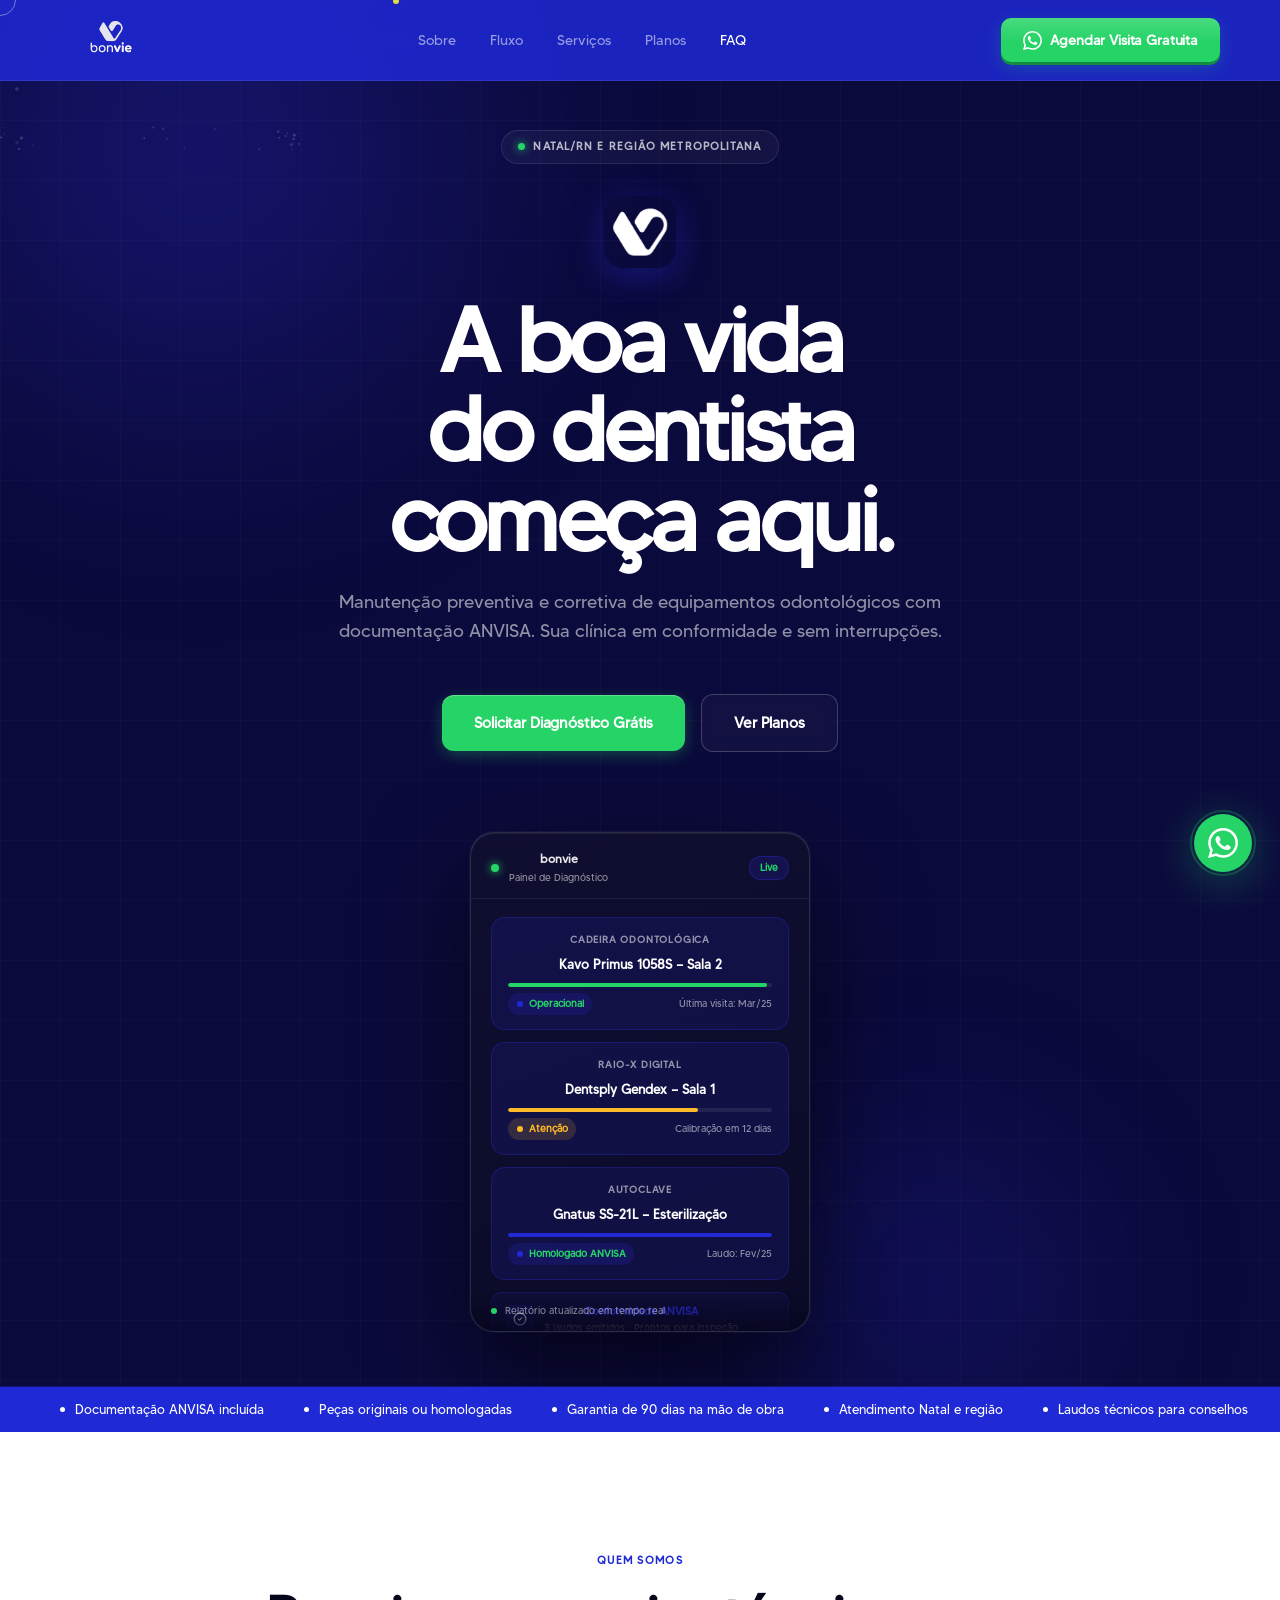
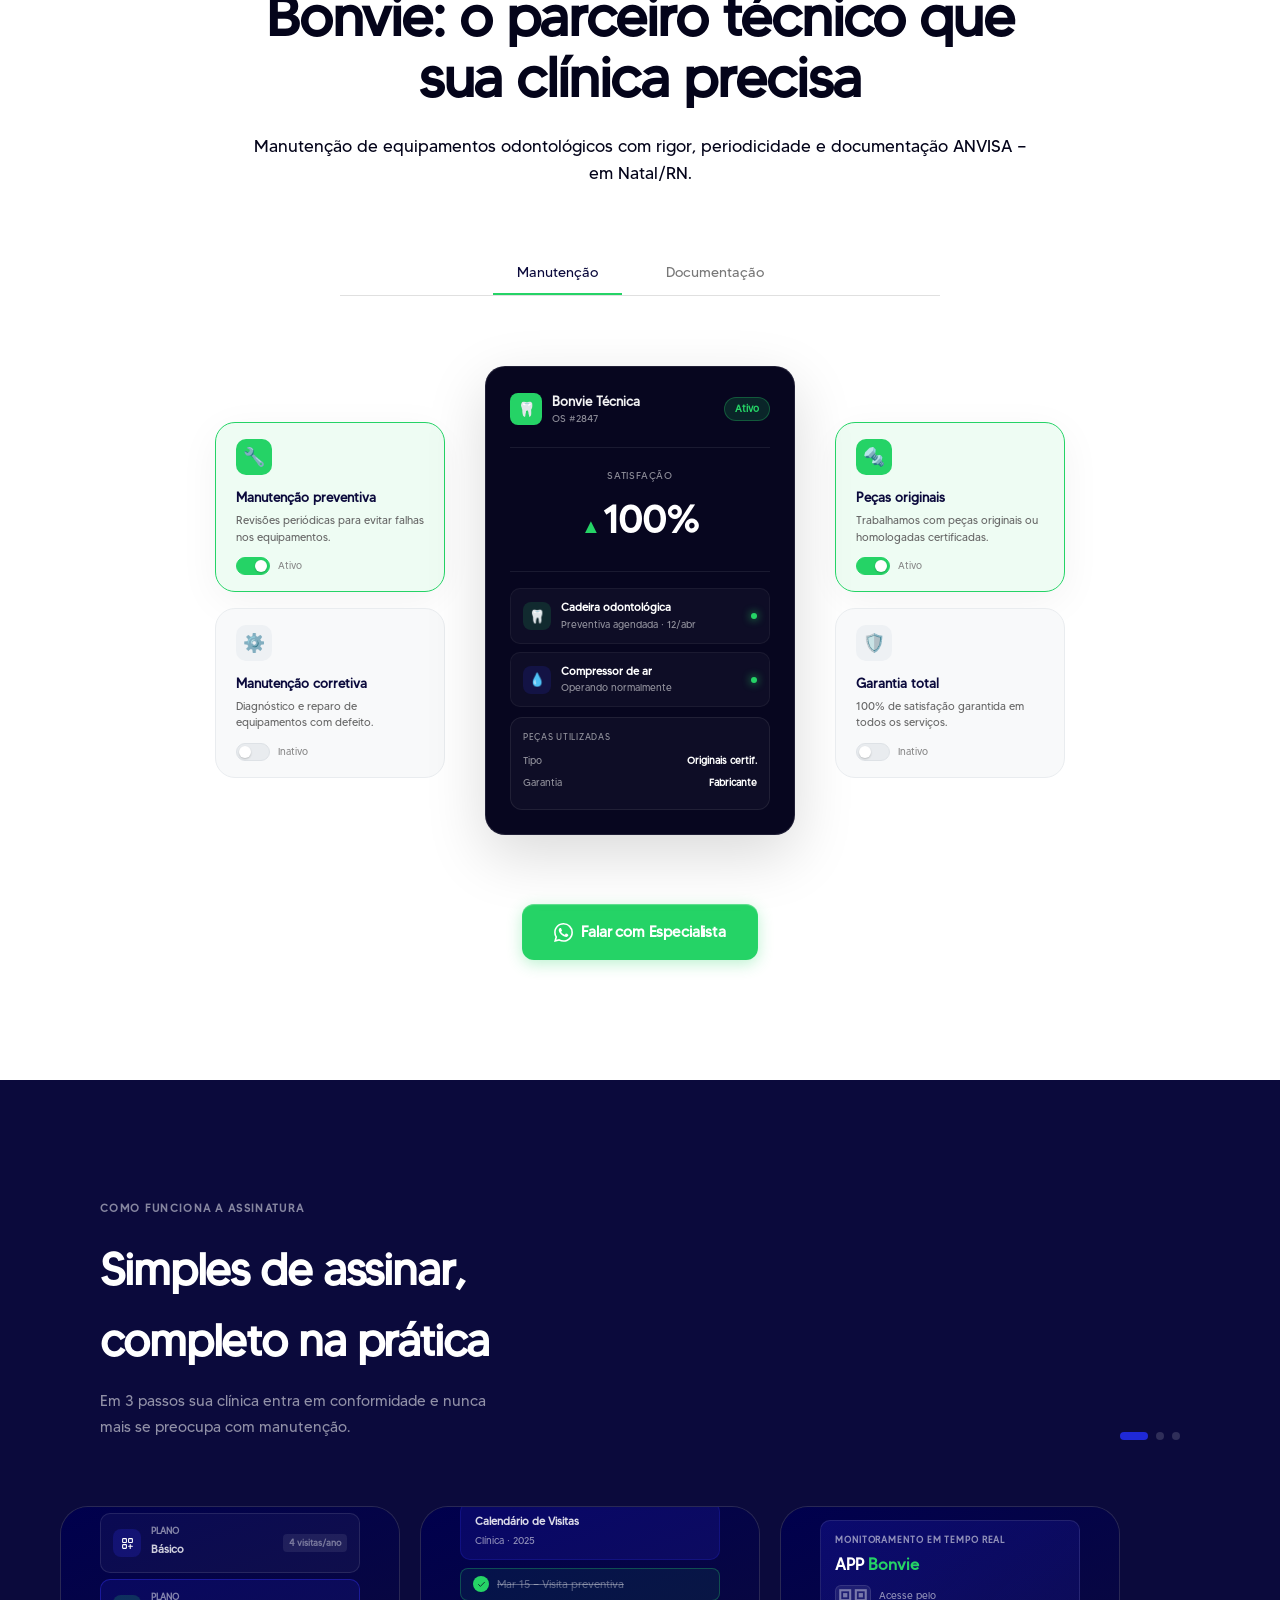
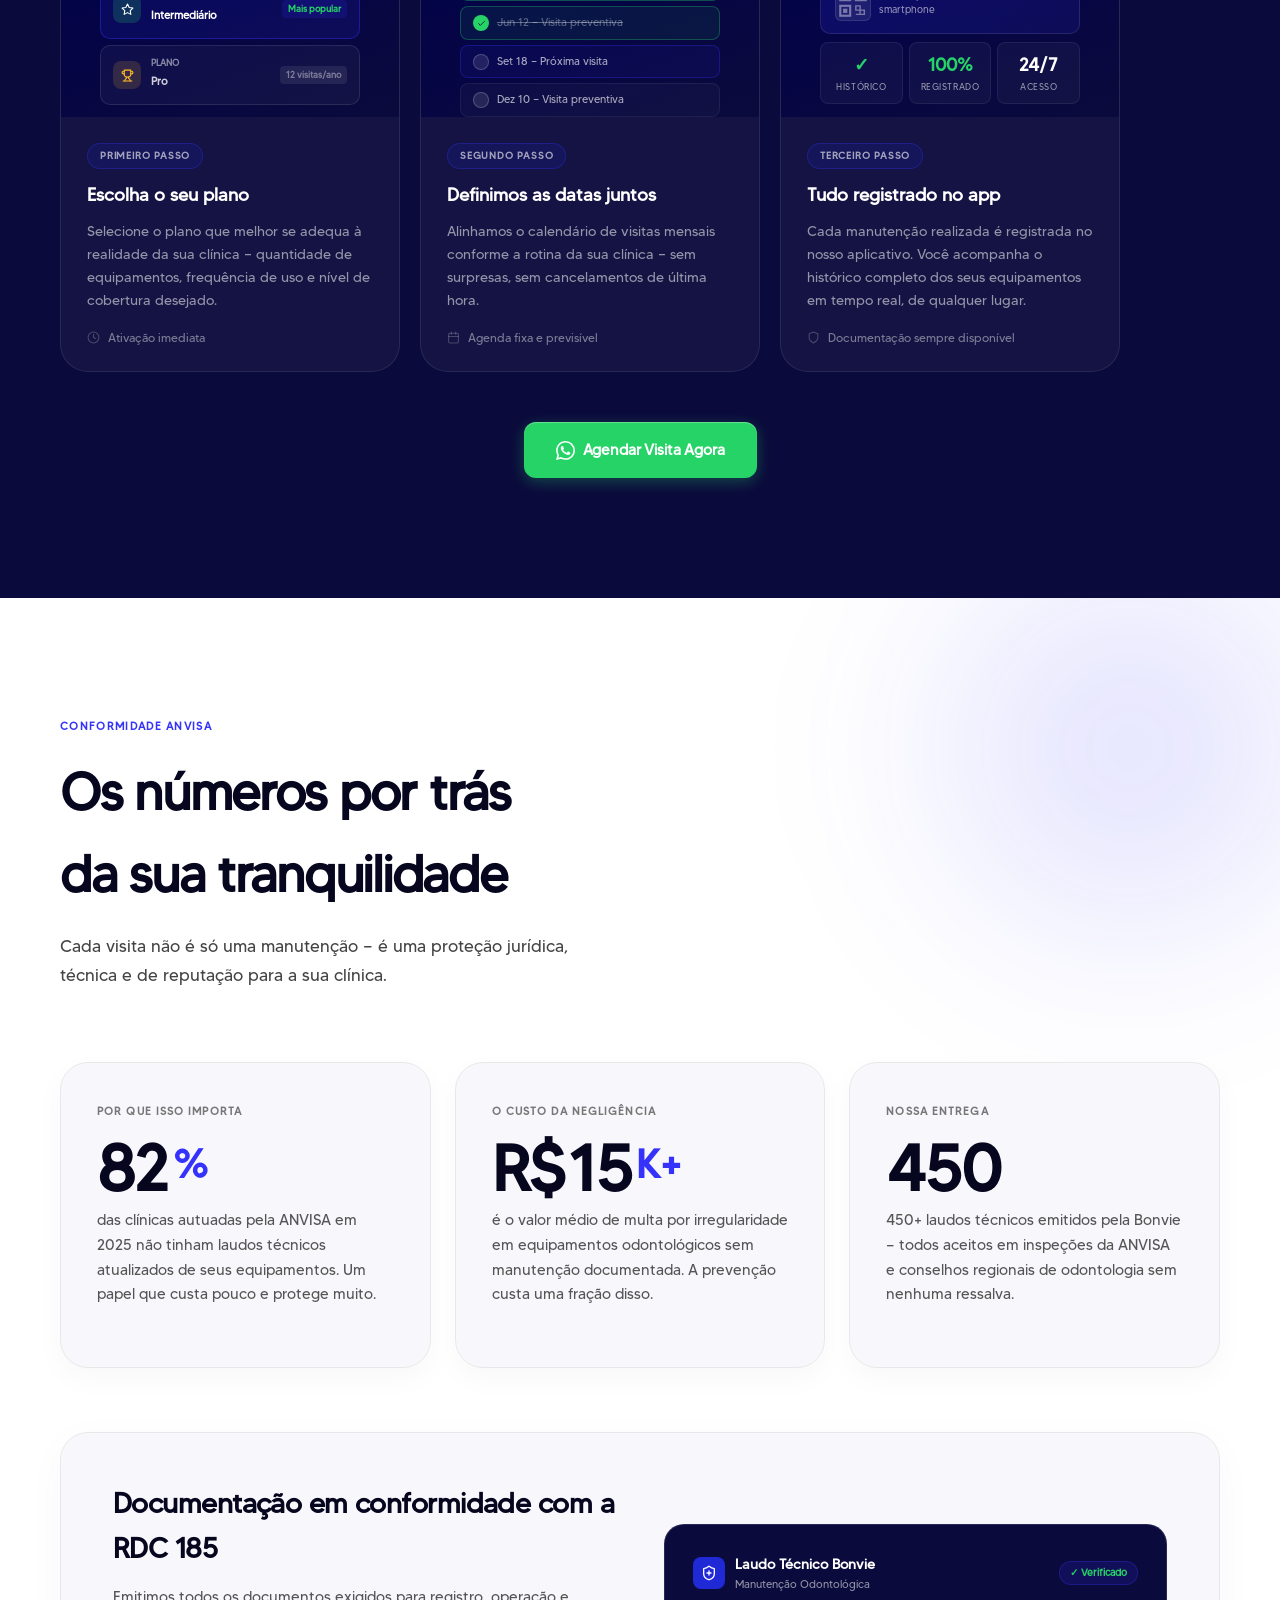
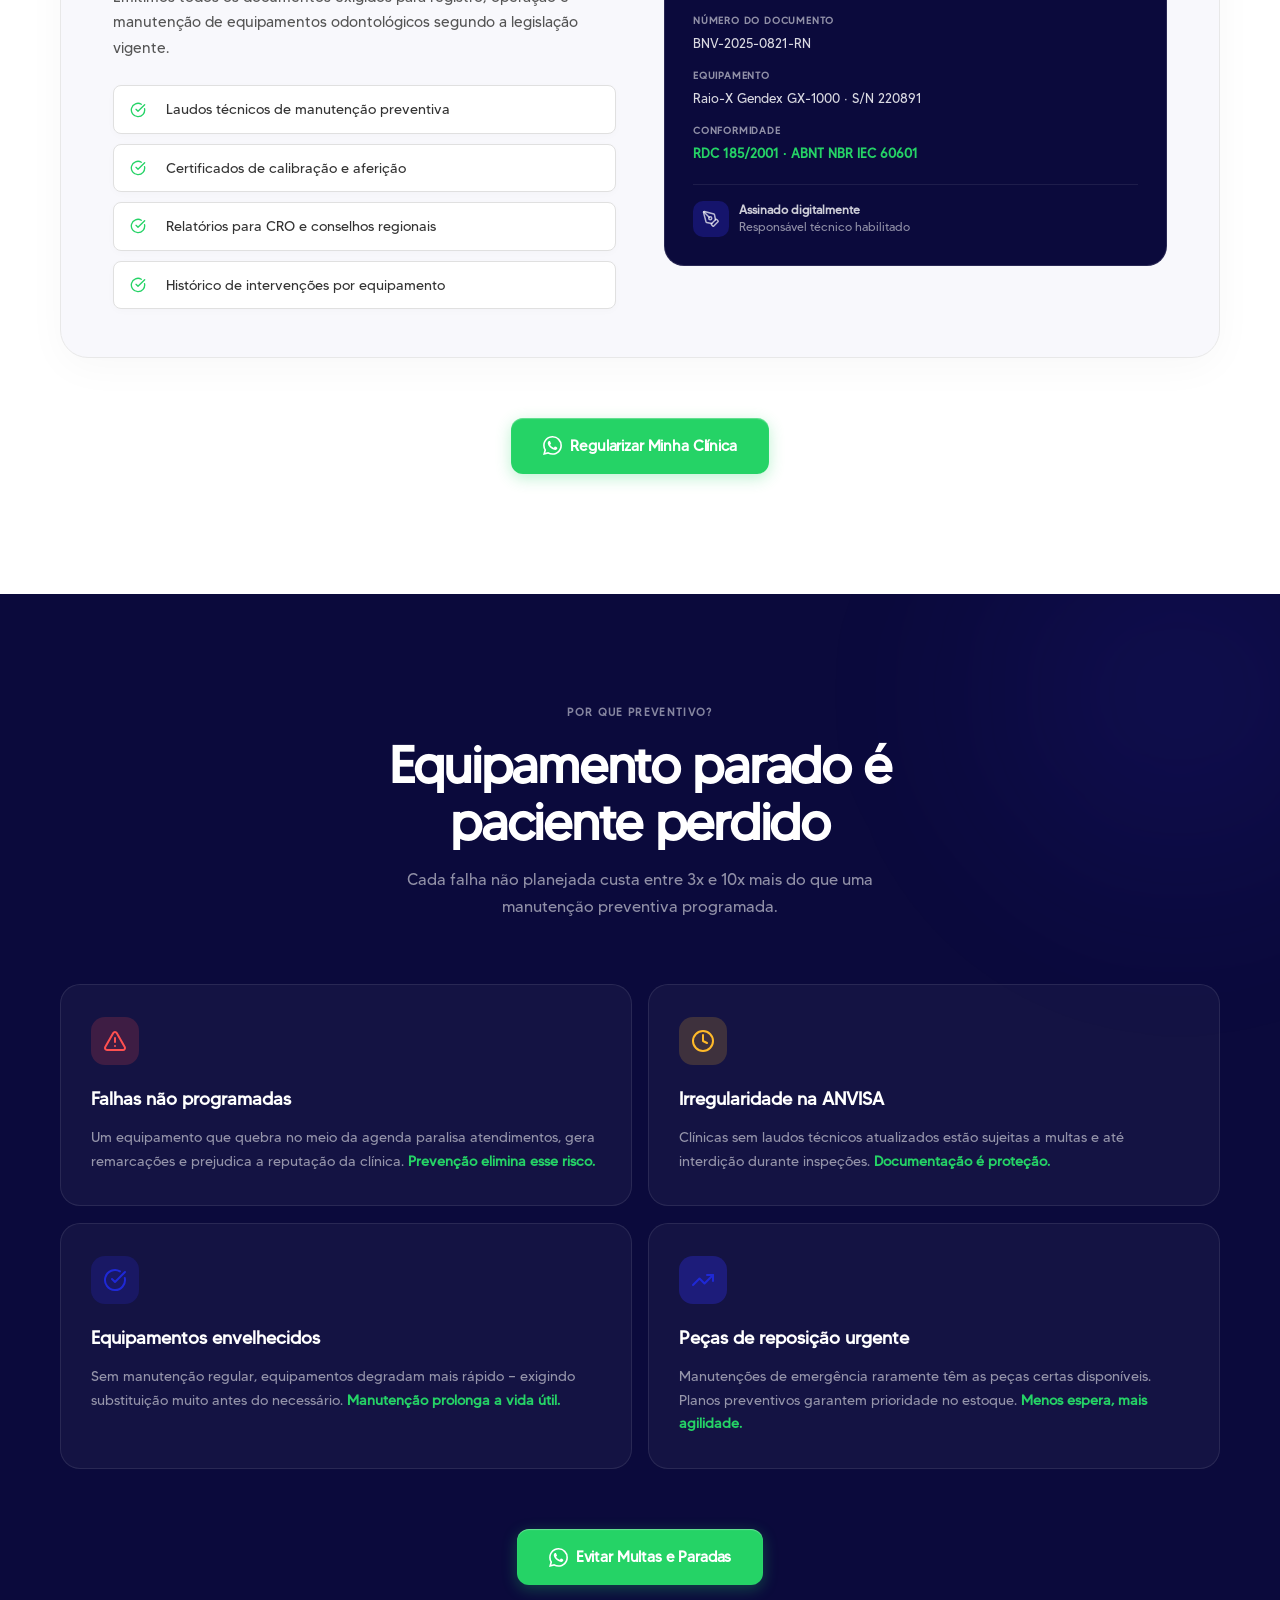
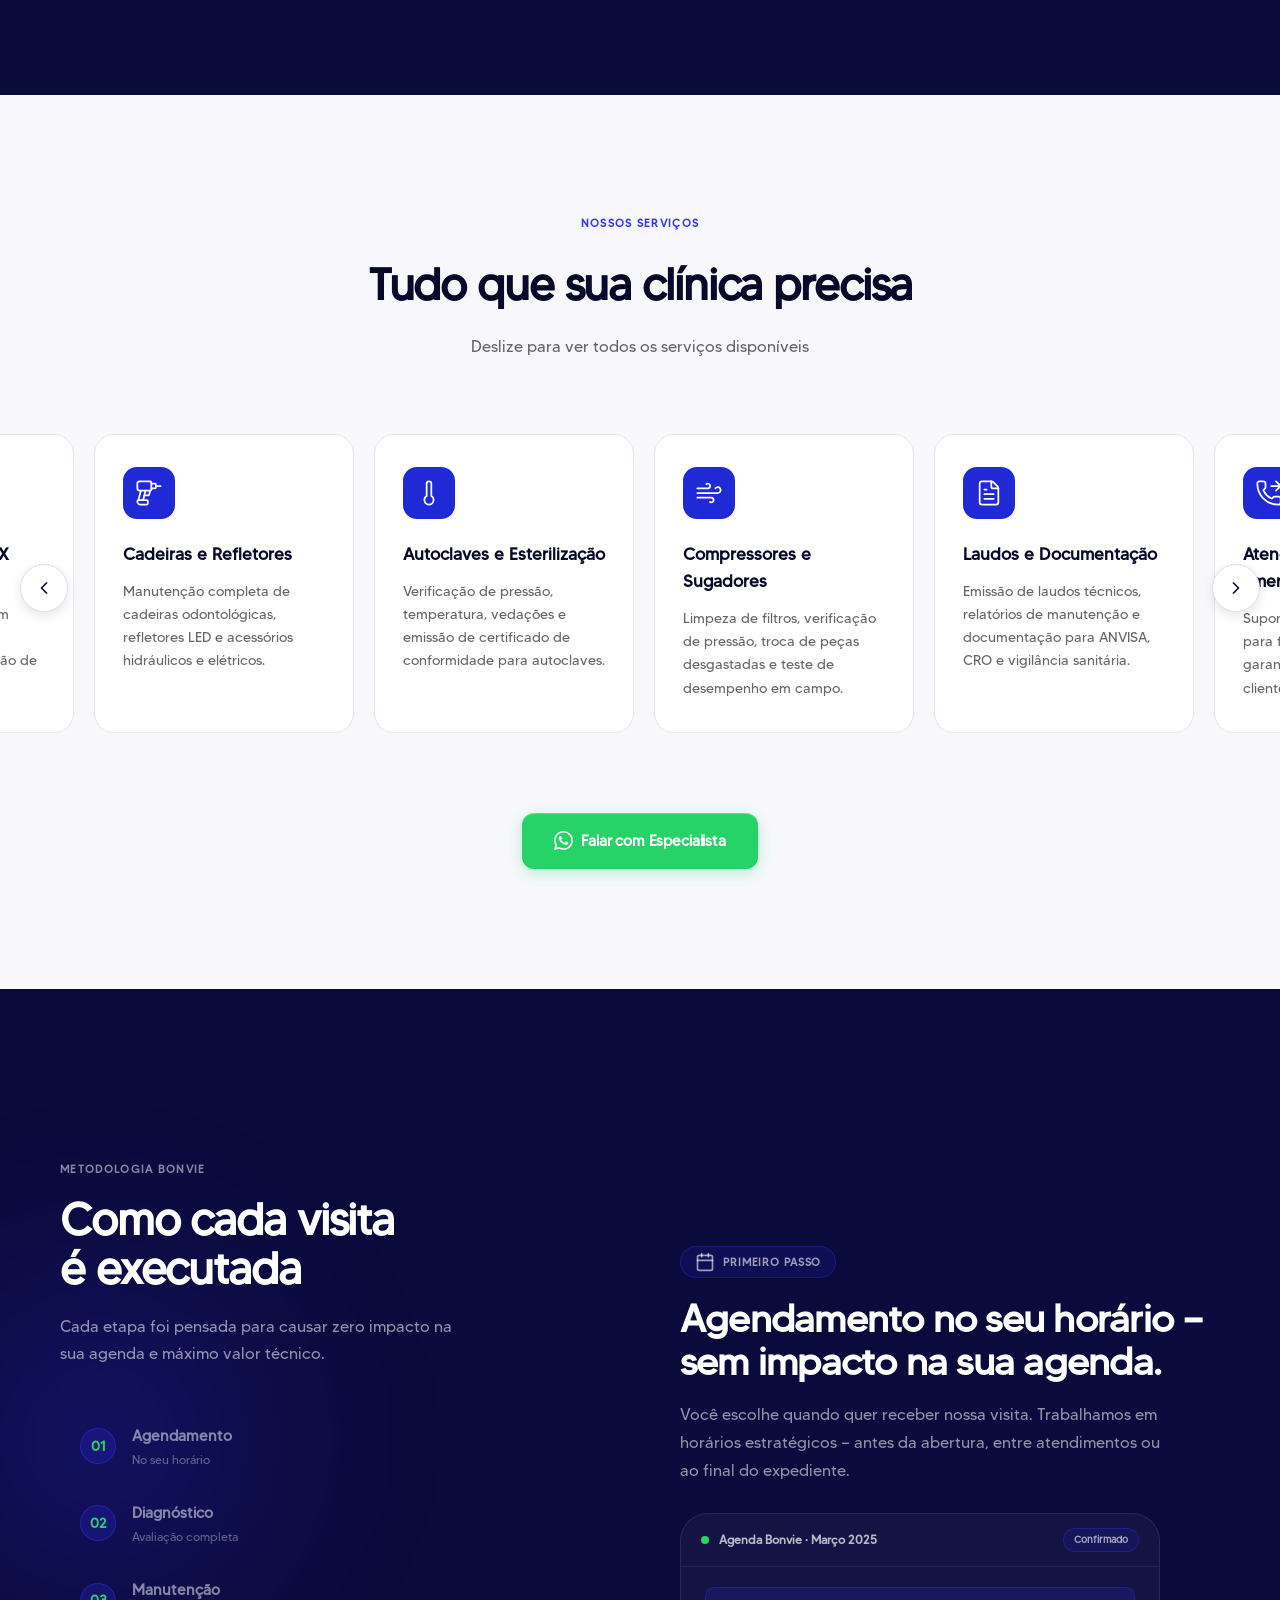
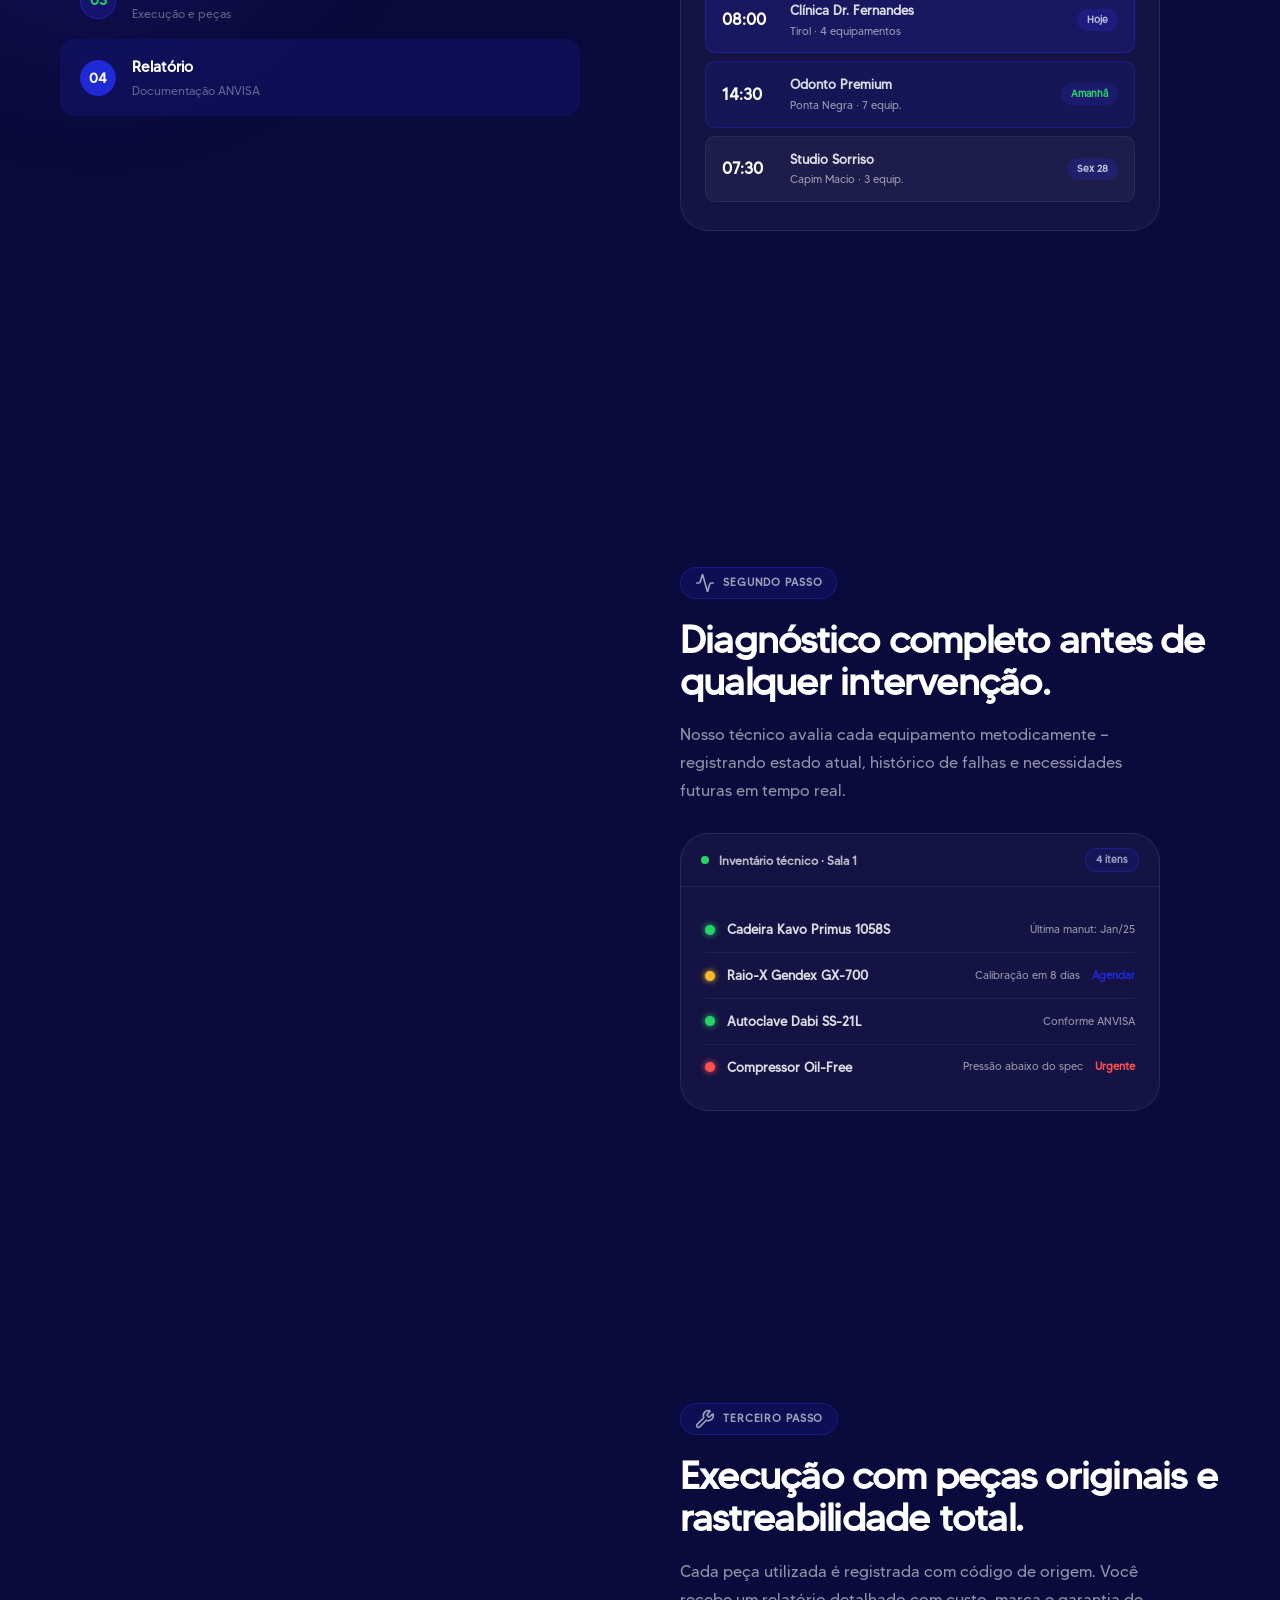
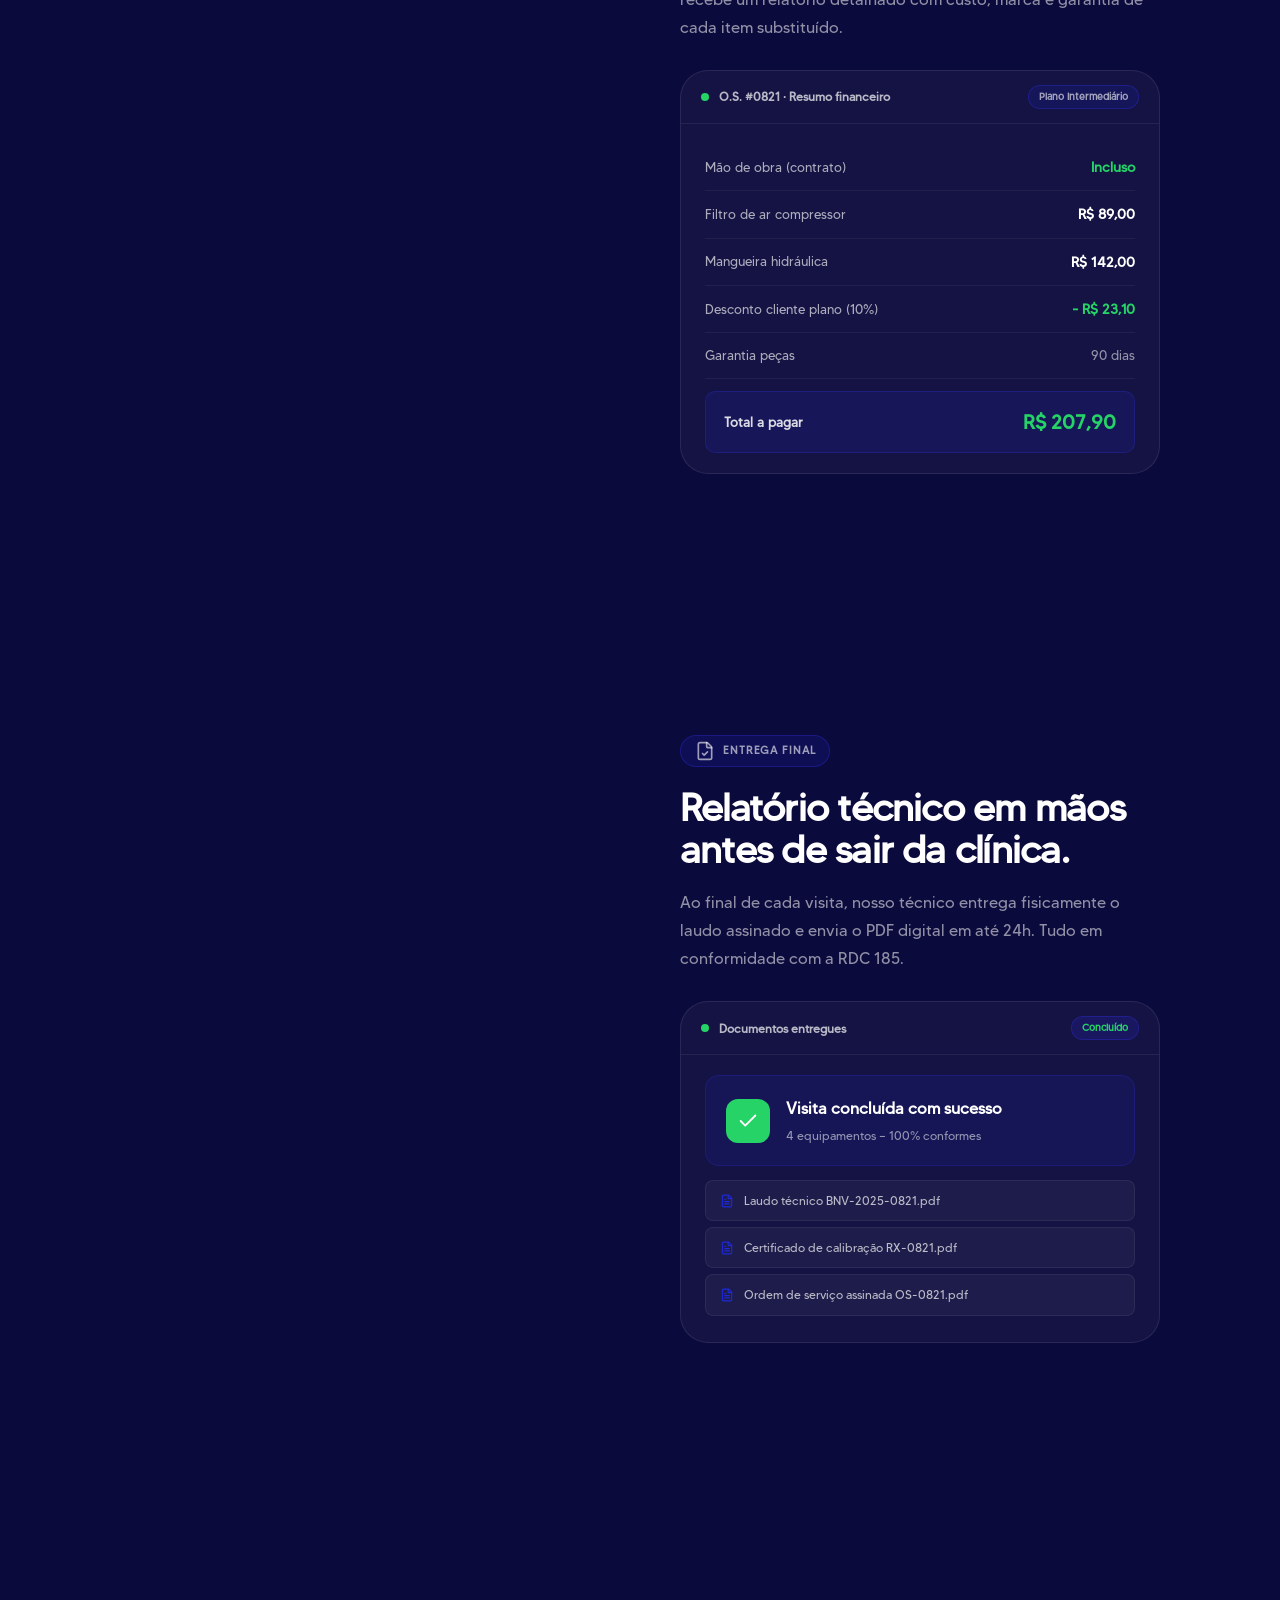
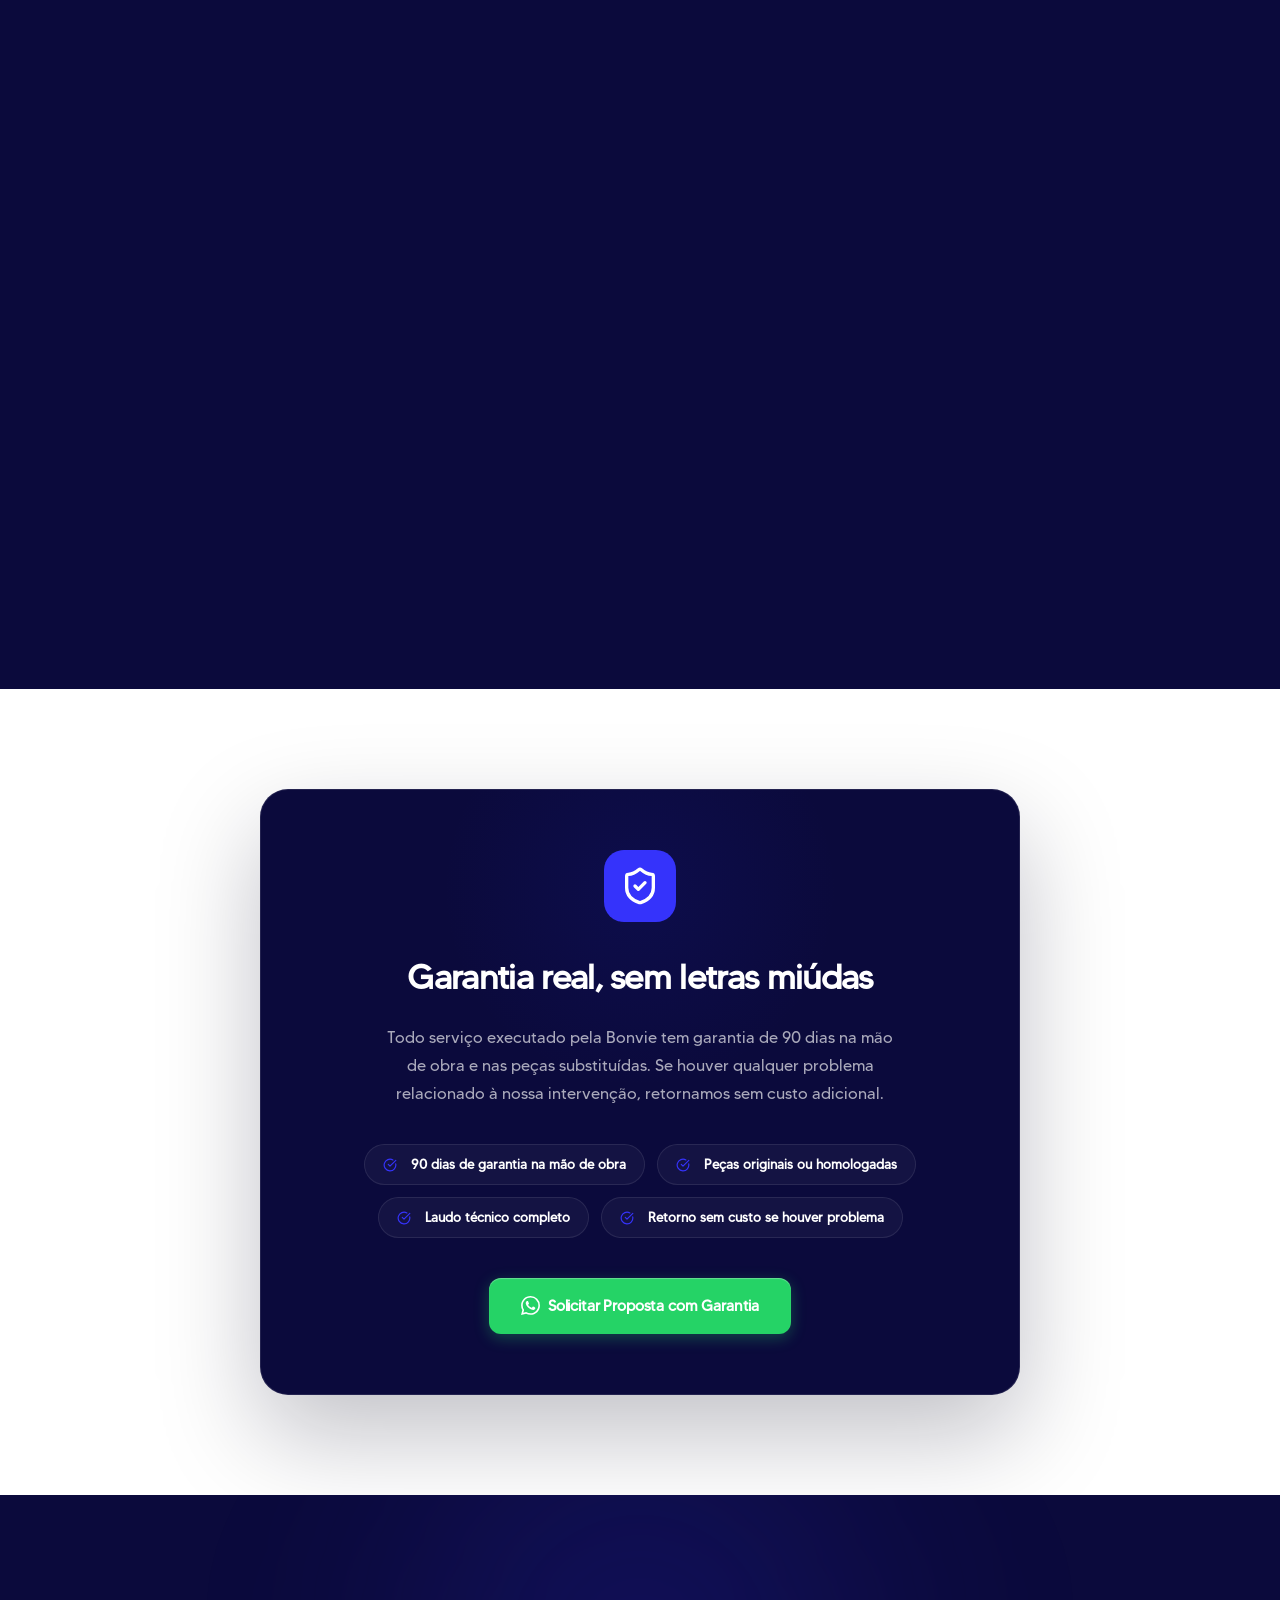
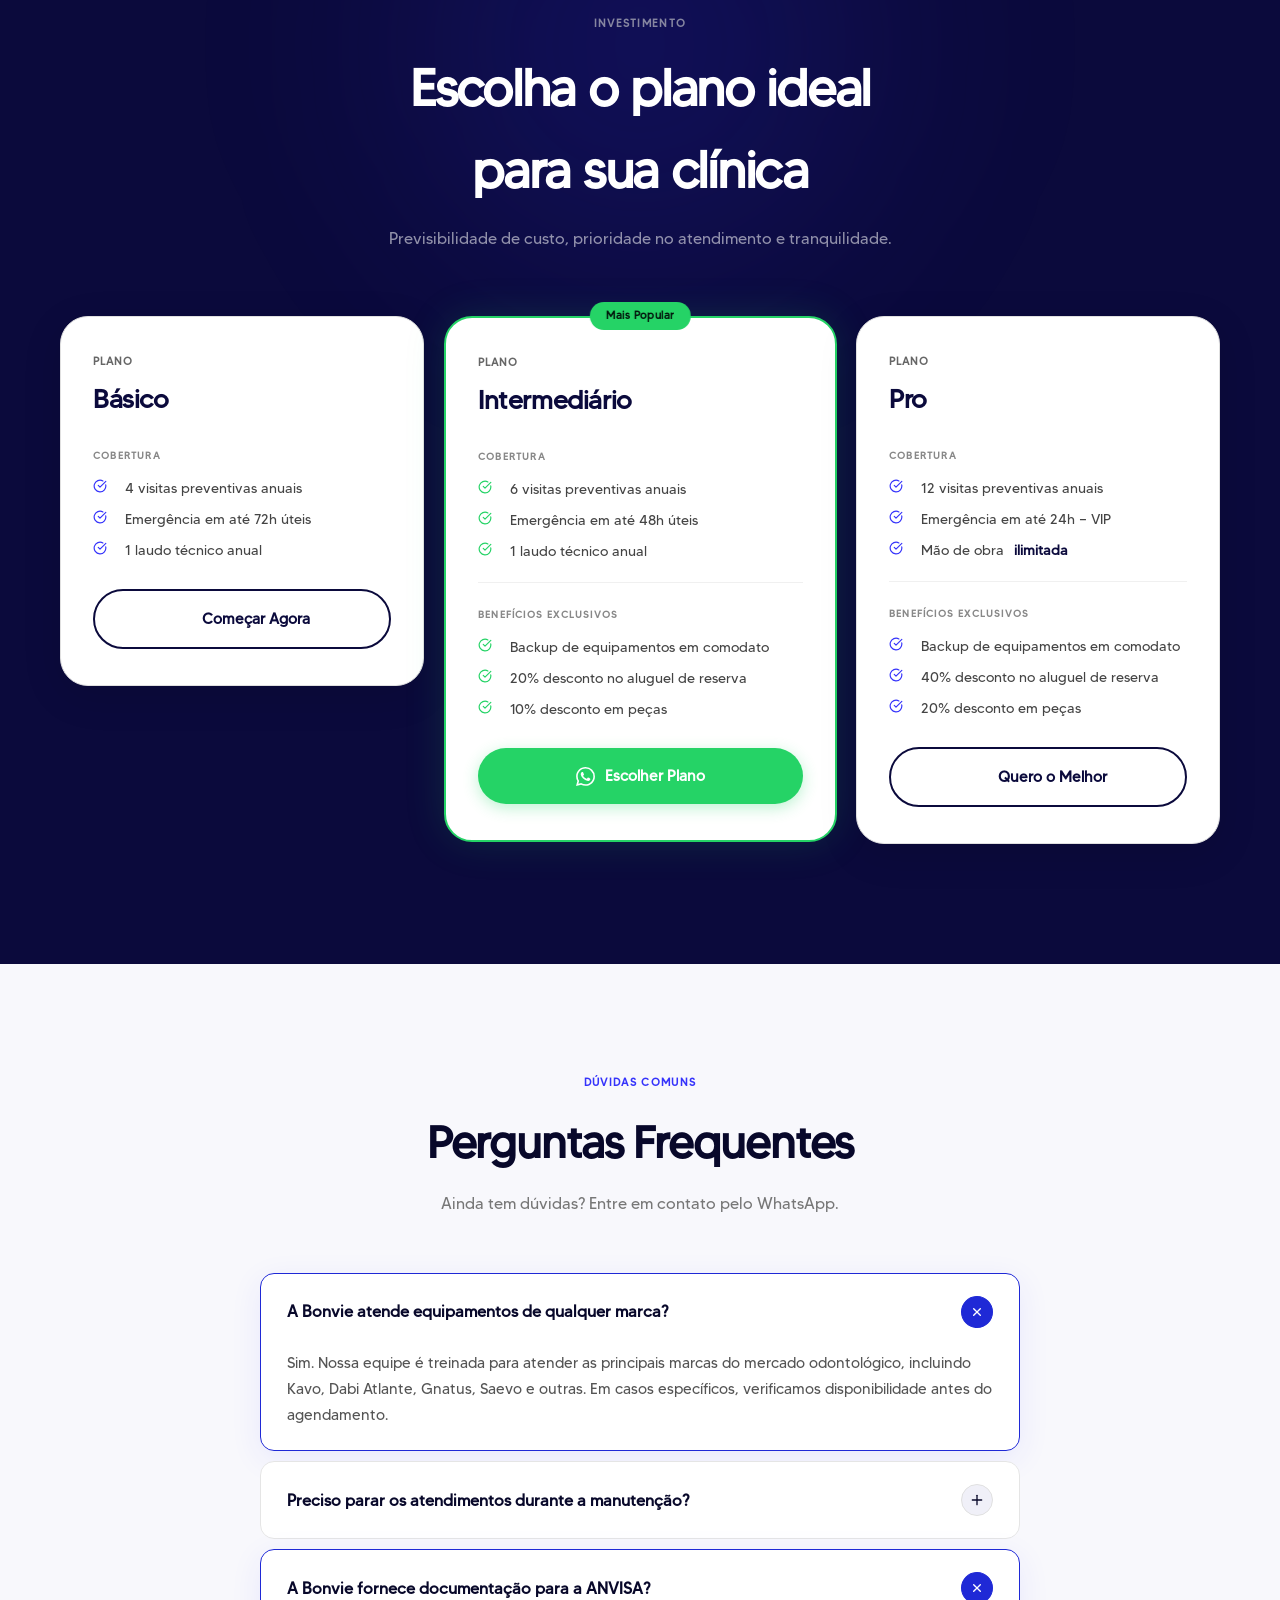
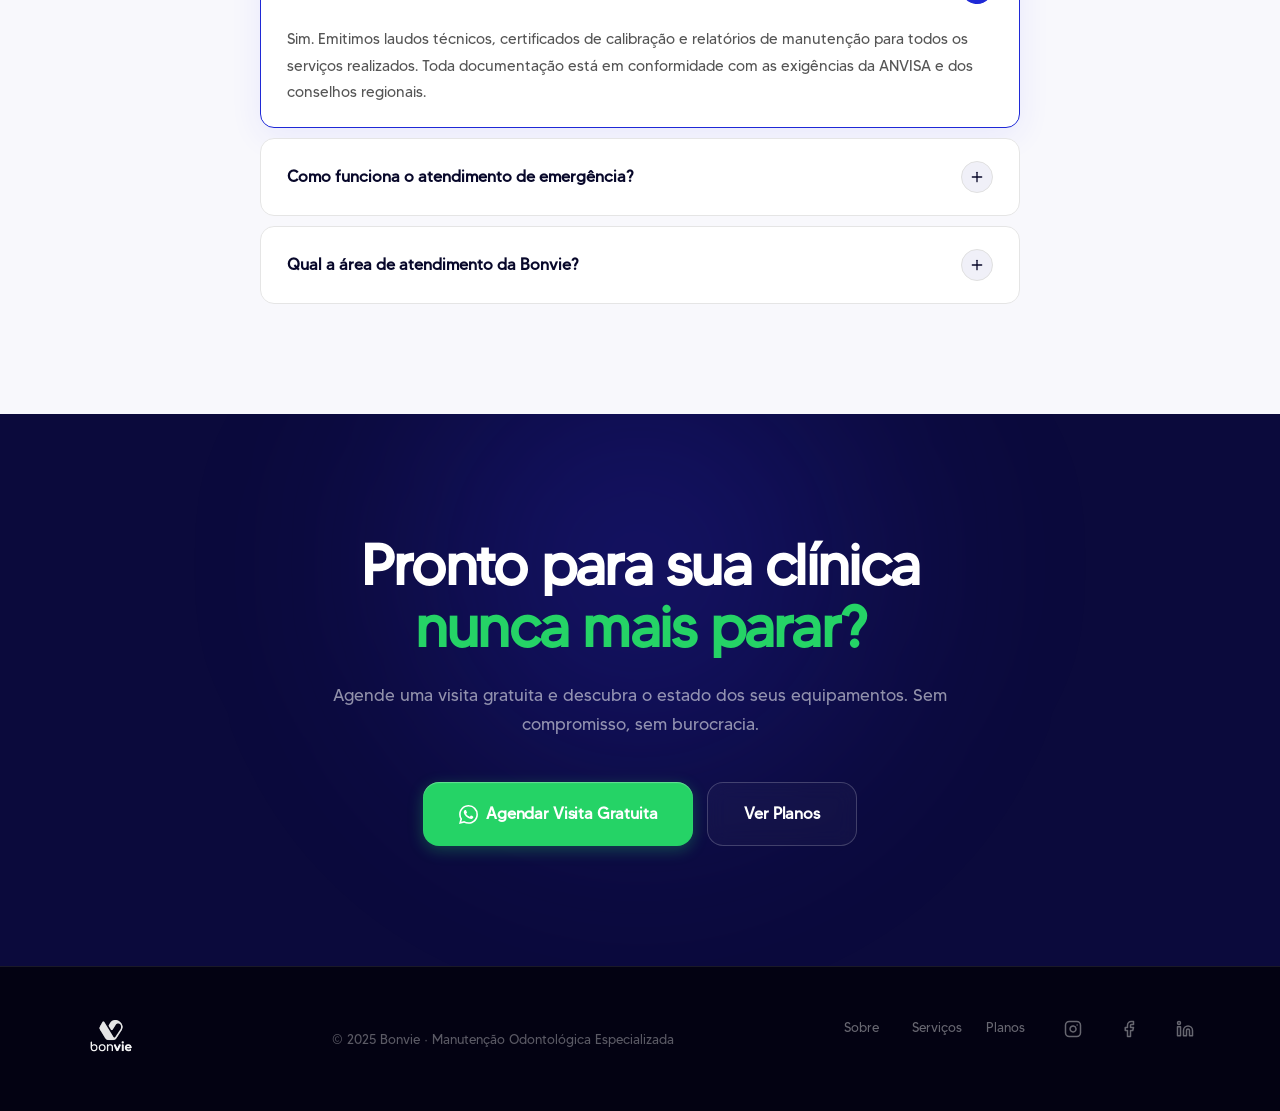
==== index.html @ 5fbaa8cf "Update index.html" ====
<!DOCTYPE html>
<html lang="pt-BR"><head><meta charset="UTF-8">

<meta name="viewport" content="width=device-width, initial-scale=1.0, maximum-scale=5.0, viewport-fit=cover">
<title>Bonvie — Manutenção Odontológica Especializada</title>
<link rel="icon" type="image/png" href="bonvie_logo_transparent.png">
<style>
@font-face {
  font-family: 'MADE TOMMY';
  src: url('[data-uri]') format('opentype');
  font-weight: 300;
  font-style: normal;
  font-display: swap;
}
@font-face {
  font-family: 'MADE TOMMY';
  src: url('[data-uri]') format('opentype');
  font-weight: 400;
  font-style: normal;
  font-display: swap;
}

*, *::before, *::after { margin: 0; padding: 0; box-sizing: border-box; }

:root {
  --blue:       #1f29d6;
  --blue-comp:  #1f29d6;
  --blue-glow:  rgba(31, 41, 214, 0.35);
  --blue-dim:   rgba(31, 41, 214, 0.15);
  --blue-deep:  #11177a;
  --dark:       #0b0a3c;
  --dark-card:  #00004d;
  --bg-dark:    #000033;
  --green:      #25d366;
  --green-glow: rgba(37,211,102,0.25);
  --green-dim:  rgba(37,211,102,0.12);
  --hl:         #3533fb;
  --amber:      #FFBA29;
  --white:      #ffffff;
  --muted:      rgba(255,255,255,0.55);
  --faint:      rgba(255,255,255,0.06);
  --border:     rgba(255,255,255,0.09);
  --border-blue:rgba(53, 51, 251,0.30);
  --px:         5%;
  --px-lg:      10%;
  --radius-sm:  8px;
  --radius-md:  14px;
  --radius-lg:  20px;
  --radius-xl:  28px;
  --font-head:  'MADE TOMMY', sans-serif;
  --font-body:  'MADE TOMMY', sans-serif;
  --max-w:      1200px;
  --px:         60px;
}

html { scroll-behavior: smooth; overflow-x: hidden; }
body {
  background: var(--dark);
  color: var(--white);
  font-family: var(--font-body);
  font-size: 16px;
  line-height: 1.6;
}
.fluxo-section, .riscos, .planos, .cta-final, .metodologia-sticky {
  --hl: #8686a0;
}

* { cursor: none !important; }
@media (hover: none), (pointer: coarse) {
  * { cursor: auto !important; }
  #cursor-dot, #cursor-ring { display: none !important; }
}
#cursor-dot {
  position: fixed; top: 0; left: 0; z-index: 99999; pointer-events: none;
  width: 6px; height: 6px; border-radius: 50%; background: #fff;
  transform: translate(-50%, -50%);
  transition: transform 0.08s, background 0.2s, width 0.2s, height 0.2s;
  mix-blend-mode: difference;
}
#cursor-ring {
  position: fixed; top: 0; left: 0; z-index: 99998; pointer-events: none;
  width: 32px; height: 32px; border-radius: 50%;
  border: 1px solid rgba(255,255,255,0.4);
  transform: translate(-50%, -50%);
  transition: transform 0.18s cubic-bezier(0.16,1,0.3,1), width 0.3s, height 0.3s, border-color 0.3s;
}
body.cursor-hover #cursor-dot { width: 10px; height: 10px; background: var(--green); }
body.cursor-hover #cursor-ring { width: 48px; height: 48px; border-color: rgba(53, 51, 251,0.5); }

#scroll-progress {
  position: fixed; top: 0; left: 0; height: 2px; z-index: 9999;
  background: linear-gradient(90deg, var(--blue), var(--green));
  width: 0%; transition: width 0.05s linear;
  pointer-events: none;
}

h1, h2, h3, h4, .hero-heading, .nav-logo,
.stat-num, .fc-val, .step-num, .plano-name {
  font-family: 'MADE TOMMY', sans-serif !important;
}

.container { max-width: var(--max-w); margin: 0 auto; padding: 0 var(--px); }
.eyebrow {
  font-size: 11px; font-weight: 600; letter-spacing: 0.12em;
  text-transform: uppercase; color: rgba(255,255,255,0.45);
  display: block; margin-bottom: 16px;
}
.eyebrow.green { color: rgba(255,255,255,0.45); }
.compliance-header .eyebrow.green { color: #3533fb !important; }

/* ── BONVIE 3D SYMBOL ── */
.bonvie-symbol-wrap {
  display: flex;
  justify-content: flex-start;
  margin-bottom: 28px;
  perspective: 600px;
}
.bonvie-symbol-3d {
  width: 72px;
  height: 72px;
  border-radius: 20px;
  animation: bonvie-spin3d 4s cubic-bezier(0.4, 0, 0.2, 1) infinite;
  transform-style: preserve-3d;
  box-shadow:
    0 8px 32px rgba(53,51,251,0.35),
    0 2px 8px rgba(0,0,0,0.3);
  will-change: transform;
}
.bonvie-sym-img {
  width: 100%;
  height: 100%;
  object-fit: cover;
  display: block;
}
@keyframes bonvie-spin3d {
  0%   { transform: rotateY(0deg) rotateX(0deg) scale(1); }
  20%  { transform: rotateY(90deg) rotateX(15deg) scale(0.92); }
  40%  { transform: rotateY(180deg) rotateX(0deg) scale(1); }
  60%  { transform: rotateY(270deg) rotateX(-15deg) scale(0.92); }
  80%  { transform: rotateY(360deg) rotateX(0deg) scale(1); }
  100% { transform: rotateY(360deg) rotateX(0deg) scale(1); }
}

/* ── REVEAL ANIMATIONS ── */
.reveal {
  opacity: 0; transform: translateY(40px);
  transition: opacity 0.7s cubic-bezier(0.16,1,0.3,1), transform 0.7s cubic-bezier(0.16,1,0.3,1);
}
.reveal.from-left  { transform: translateX(-50px); }
.reveal.from-right { transform: translateX(50px); }
.reveal.visible { opacity: 1; transform: translateY(0) translateX(0); }
.delay-1 { transition-delay: 0.1s; }
.delay-2 { transition-delay: 0.2s; }
.delay-3 { transition-delay: 0.3s; }
.delay-4 { transition-delay: 0.4s; }

/* ── NAV ── */
nav {
  position: fixed; top: 0; left: 0; right: 0; z-index: 1000;
  display: flex; align-items: center; justify-content: space-between;
  padding: 18px var(--px);
  background: rgba(31, 41, 214, 0.85);
  backdrop-filter: blur(20px);
  border-bottom: 0.5px solid var(--border);
  transition: background 0.3s;
}
.nav-logo {
  display: flex;
  align-items: center;
  text-decoration: none;
  transition: transform 0.2s ease;
}
.nav-logo:hover {
  transform: scale(1.02);
}
.nav-logo img {
  height: 38px;
  width: auto;
}
.nav-logo img {
  height: 38px;
  width: auto;
}
.nav-links { display: flex; gap: 34px; list-style: none; margin: 0; padding: 0; }
.nav-links a { font-size: 14px; color: var(--muted); text-decoration: none; font-weight: 500; transition: color 0.2s; }
.nav-links a:hover { color: #fff; }

.mobile-toggle {
  display: none;
  flex-direction: column;
  gap: 5px;
  background: none;
  border: none;
  cursor: pointer;
  padding: 10px;
  z-index: 10001;
}
.mobile-toggle .bar {
  width: 25px;
  height: 2px;
  background: #fff;
  border-radius: 2px;
  transition: 0.3s;
}
.nav-cta {
  display: inline-flex; align-items: center; gap: 8px;
  background: var(--green); color: #fff;
  font-size: 14px; font-weight: 700; padding: 11px 22px;
  border-radius: 10px; text-decoration: none;
  position: relative; overflow: hidden;
  box-shadow: 0 3px 0 #128c41, 0 6px 18px rgba(37,211,102,0.22);
  transition: transform 0.18s cubic-bezier(0.34,1.56,0.64,1), box-shadow 0.18s ease, background 0.18s;
  letter-spacing: -0.01em; color: #ffffff;
}
.nav-cta svg { color: #ffffff; fill: #ffffff; }
.nav-cta::before {
  content: '';
  position: absolute; inset: 0;
  background: linear-gradient(180deg, rgba(255,255,255,0.16) 0%, transparent 55%);
  border-radius: inherit; pointer-events: none;
}
.nav-cta:hover { background: #2ef77a; transform: translateY(-2px); box-shadow: 0 5px 0 #128c41, 0 12px 28px rgba(37,211,102,0.3); }
.nav-cta:active { transform: translateY(1px); box-shadow: 0 1px 0 #128c41; }

/* ══════════════════════════════════════════
   1. HERO WITH ANIMATED UI MOCKUP
══════════════════════════════════════════ */
.hero {
  min-height: 100vh; display: flex; align-items: center;
  position: relative; overflow: hidden;
  padding: 130px var(--px) 100px;
  background-image:
    linear-gradient(rgba(255,255,255,0.02) 1px, transparent 1px),
    linear-gradient(90deg, rgba(255,255,255,0.02) 1px, transparent 1px);
  background-size: 60px 60px;
}
.hero-orb1 {
  position: absolute; width: 800px; height: 800px; top: -250px; left: -200px;
  border-radius: 50%; pointer-events: none;
  background: radial-gradient(circle, rgba(53, 51, 251,0.28) 0%, transparent 70%);
  filter: blur(80px);
}
.hero-orb2 {
  position: absolute; width: 500px; height: 500px; bottom: -100px; right: 100px;
  border-radius: 50%; pointer-events: none;
  background: radial-gradient(circle, rgba(53, 51, 251,0.16) 0%, transparent 70%);
  filter: blur(60px);
}
.hero-inner {
  position: relative; z-index: 2;
  display: flex; flex-direction: column;
  align-items: center; text-align: center;
  max-width: 1000px; width: 100%; margin: 0 auto;
}
.hero-left { display: flex; flex-direction: column; align-items: center; width: 100%; }
.location-badge {
  display: inline-flex; align-items: center; gap: 8px;
  background: rgba(255,255,255,0.04); border: 0.5px solid rgba(255,255,255,0.1);
  border-radius: 100px; padding: 7px 16px; font-size: 11px; font-weight: 600;
  letter-spacing: 0.10em; text-transform: uppercase;
  color: rgba(255,255,255,0.7); margin-bottom: 32px; width: fit-content;
}
.loc-dot {
  width: 7px; height: 7px; border-radius: 50%;
  background: var(--green); box-shadow: 0 0 8px var(--green);
  animation: pulse-dot 2.2s ease-in-out infinite;
}
@keyframes pulse-dot {
  0%,100% { box-shadow: 0 0 6px var(--green); }
  50% { box-shadow: 0 0 18px var(--green), 0 0 30px rgba(53, 51, 251,0.4); }
}
.hero-heading {
  font-family: var(--font-head); font-size: clamp(48px, 7vw, 90px);
  font-weight: 800; line-height: 1.0; letter-spacing: -0.04em;
  margin-bottom: 24px; color: #fff; max-width: 900px;
  text-align: center;
}
.hero-heading .hl { 
  color: var(--blue); 
  position: relative;
  display: inline-block;
}
.hero-heading .hl::after {
  content: '';
  position: absolute;
  right: -5px;
  top: 10%;
  height: 80%;
  width: 4px;
  background: var(--blue);
  animation: cursor-blink 1.2s infinite step-end;
}
@keyframes cursor-blink {
  0%, 100% { opacity: 1; }
  50% { opacity: 0; }
}
.hero-sub { font-size: 18px; color: var(--muted); line-height: 1.6; max-width: 620px; margin: 0 auto 48px; }
.badges-row { display: none; }
.cta-row { display: flex; gap: 16px; align-items: center; justify-content: center; width: 100%; margin-bottom: 80px; }
.btn-primary {
  display: inline-flex; align-items: center; justify-content: center; gap: 8px;
  background: var(--green);
  color: #fff;
  font-size: 15px; font-weight: 700;
  padding: 16px 32px;
  border-radius: 12px;
  text-decoration: none; border: none; cursor: pointer;
  position: relative; overflow: hidden;
  box-shadow: 0 4px 15px rgba(37,211,102,0.3), inset 0 1px 1px rgba(255,255,255,0.3);
  transition: all 0.3s cubic-bezier(0.23, 1, 0.32, 1);
  letter-spacing: -0.01em;
  white-space: nowrap;
}
.btn-primary::after {
  content: ''; position: absolute; top: -50%; left: -60%; width: 20%; height: 200%;
  background: rgba(255,255,255,0.25); transform: rotate(30deg);
  transition: all 0.6s; filter: blur(10px); opacity: 0;
}
.btn-primary:hover::after { left: 140%; opacity: 1; }
.btn-primary:hover {
  background: #2ef77a;
  transform: translateY(-3px) scale(1.02);
  box-shadow: 0 10px 30px rgba(37,211,102,0.5);
}
.btn-primary:active {
  transform: translateY(1px);
  box-shadow: 0 4px 10px rgba(18,140,65,0.4);
}
.btn-outline {
  display: inline-flex; align-items: center; justify-content: center; gap: 8px;
  background: rgba(255,255,255,0.03);
  color: #ffffff;
  font-size: 15px; font-weight: 600;
  padding: 16px 32px;
  border-radius: 12px;
  text-decoration: none;
  border: 1.5px solid rgba(255,255,255,0.2);
  cursor: pointer;
  backdrop-filter: blur(10px);
  transition: all 0.3s ease;
  letter-spacing: -0.01em;
  white-space: nowrap;
}
.btn-outline:hover {
  background: #ffffff;
  color: #0b0a3c;
  border-color: #ffffff;
  transform: translateY(-3px);
  box-shadow: 0 10px 25px rgba(255,255,255,0.1);
}
.btn-outline:active { transform: translateY(0); }
.btn-lg { font-size: 16px !important; padding: 18px 36px !important; border-radius: 16px !important; }

/* ─── ANIMATED MOCKUP CARD ─── */
.hero-right {
  position: relative; width: 100%;
  display: flex; align-items: center; justify-content: center;
}
.mockup-device {
  width: 340px; height: 500px;
  background: linear-gradient(160deg, #0f0e30 0%, #0b0b28 100%);
  border: 1px solid rgba(255,255,255,0.12);
  border-radius: 24px;
  box-shadow: 0 40px 100px rgba(0,0,0,0.6), 0 0 0 1px rgba(255,255,255,0.05), inset 0 1px 0 rgba(255,255,255,0.08);
  overflow: hidden;
  position: relative;
  animation: mockup-float 6s ease-in-out infinite;
}
@keyframes mockup-float {
  0%,100% { transform: translateY(0); }
  50% { transform: translateY(-14px); }
}
.float-card { display: none; }
.mockup-header {
  padding: 16px 20px 12px;
  border-bottom: 0.5px solid rgba(255,255,255,0.07);
  display: flex; align-items: center; gap: 10px;
}
.mockup-logo-dot {
  width: 8px; height: 8px; border-radius: 50%;
  background: var(--green); box-shadow: 0 0 8px var(--green);
  animation: pulse-dot 2s ease-in-out infinite;
}
.mockup-header-text { font-size: 12px; font-weight: 700; color: rgba(255,255,255,0.9); font-family: var(--font-head); }
.mockup-header-sub { font-size: 10px; color: var(--muted); margin-top: 2px; }
.mockup-badge-header {
  margin-left: auto;
  background: rgba(53, 51, 251,0.15); border: 0.5px solid rgba(53, 51, 251,0.3);
  border-radius: 100px; padding: 3px 10px; font-size: 10px; font-weight: 600; color: var(--green);
}
.mockup-body { padding: 18px 20px; }

/* Report card inside mockup */
.report-card {
  background: rgba(53, 51, 251,0.12); border: 0.5px solid rgba(53, 51, 251,0.25);
  border-radius: 14px; padding: 14px 16px; margin-bottom: 12px;
  animation: report-in 0.6s cubic-bezier(0.16,1,0.3,1) both;
}
.report-card:nth-child(1) { animation-delay: 0.3s; }
.report-card:nth-child(2) { animation-delay: 0.7s; }
.report-card:nth-child(3) { animation-delay: 1.1s; }
@keyframes report-in {
  from { opacity: 0; transform: translateY(12px); }
  to   { opacity: 1; transform: translateY(0); }
}
.rc-title { font-size: 10px; font-weight: 600; letter-spacing: 0.08em; text-transform: uppercase; color: var(--muted); margin-bottom: 6px; }
.rc-name { font-size: 13px; font-weight: 700; color: #fff; margin-bottom: 8px; font-family: var(--font-head); }
.rc-bar-wrap { height: 4px; background: rgba(255,255,255,0.08); border-radius: 2px; overflow: hidden; margin-bottom: 6px; }
.rc-bar-fill {
  height: 100%; border-radius: 2px;
  animation: bar-grow 1.2s cubic-bezier(0.16,1,0.3,1) both;
}
.rc-bar-fill.b1 { background: var(--green); animation-delay: 0.5s; --w: 98%; }
.rc-bar-fill.b2 { background: var(--amber); animation-delay: 0.9s; --w: 72%; }
.rc-bar-fill.b3 { background: var(--blue); animation-delay: 1.3s; --w: 100%; }
@keyframes bar-grow { from { width: 0; } to { width: var(--w); } }
.rc-foot { display: flex; justify-content: space-between; align-items: center; }
.rc-status {
  display: inline-flex; align-items: center; gap: 5px;
  font-size: 10px; font-weight: 600; border-radius: 100px; padding: 3px 8px;
}
.rc-status.ok { background: rgba(53, 51, 251,0.15); color: var(--green); }
.rc-status.warn { background: rgba(255,186,41,0.15); color: var(--amber); }
.rc-date { font-size: 10px; color: var(--muted); }

/* ANVISA compliance line */
.mockup-anvisa {
  margin-top: 8px;
  background: rgba(53, 51, 251,0.08); border: 0.5px solid rgba(53, 51, 251,0.2);
  border-radius: 10px; padding: 10px 14px;
  display: flex; align-items: center; gap: 10px;
  animation: report-in 0.6s cubic-bezier(0.16,1,0.3,1) 1.5s both;
}
.anvisa-ico { width: 28px; height: 28px; border-radius: 8px; background: rgba(53, 51, 251,0.15); display: flex; align-items: center; justify-content: center; flex-shrink: 0; }
.anvisa-ico svg { width: 14px; height: 14px; }
.anvisa-text-big { font-size: 11px; font-weight: 700; color: #3533fb; }
.anvisa-text-small { font-size: 10px; color: var(--muted); }
.mockup-footer {
  position: absolute; bottom: 0; left: 0; right: 0;
  padding: 12px 20px;
  background: linear-gradient(0deg, rgba(7,6,31,0.9) 0%, transparent 100%);
  display: flex; align-items: center; gap: 8px;
}
.mockup-footer-dot { width: 6px; height: 6px; border-radius: 50%; background: var(--green); animation: pulse-dot 1.5s ease-in-out infinite; }
.mockup-footer-text { font-size: 10px; color: rgba(255,255,255,0.5); }

/* Floating stat cards around mockup */
.float-card {
  position: absolute; z-index: 10;
  background: rgba(10,9,36,0.92);
  backdrop-filter: blur(20px);
  border: 0.5px solid rgba(255,255,255,0.11);
  border-radius: var(--radius-md); padding: 14px 18px;
}
.fc-1 { top: 20px; left: -60px; min-width: 150px; animation: float1 4s ease-in-out infinite; }
.fc-2 { bottom: 80px; left: -70px; min-width: 160px; animation: float2 4.5s ease-in-out infinite; }
.fc-3 { top: 120px; right: -55px; min-width: 145px; animation: float3 3.8s ease-in-out infinite; }
@keyframes float1 { 0%,100% { transform:translateY(0); } 50% { transform:translateY(-9px); } }
@keyframes float2 { 0%,100% { transform:translateY(0); } 50% { transform:translateY(-7px); } }
@keyframes float3 { 0%,100% { transform:translateY(0); } 50% { transform:translateY(-11px); } }
.fc-ico { width: 28px; height: 28px; border-radius: 8px; display: flex; align-items: center; justify-content: center; margin-bottom: 8px; }
.fc-ico.b { background: rgba(53, 51, 251,0.25); }
.fc-ico.g { background: rgba(53, 51, 251,0.20); }
.fc-ico.a { background: rgba(255,186,41,0.20); }
.fc-ico svg { width: 13px; height: 13px; }
.fc-lbl { font-size: 10px; letter-spacing: 0.07em; text-transform: uppercase; color: var(--muted); margin-bottom: 4px; }
.fc-val { font-family: var(--font-head); font-size: 26px; font-weight: 800; line-height: 1; color: #fff; }
.fc-val .acc { color: #fff; }
.fc-desc { font-size: 10px; color: var(--muted); margin-top: 3px; }

/* Marquee strip */
.guarantee-strip {
  position: absolute; bottom: 0; left: 0; right: 0; z-index: 3;
  background: rgba(53, 51, 251,0.10);
  border-top: 0.5px solid rgba(53, 51, 251,0.22);
  backdrop-filter: blur(10px);
  overflow: hidden;
}
.strip-track {
  display: flex; align-items: center; gap: 40px;
  padding: 12px var(--px);
  animation: marquee 28s linear infinite;
  white-space: nowrap;
  width: max-content;
  background: var(--blue-comp);
  color: white;
}
@keyframes marquee { 0% { transform: translateX(0); } 100% { transform: translateX(-50%); } }
.strip-item { display: flex; align-items: center; gap: 10px; flex-shrink: 0; font-size: 13px; color: white; font-weight: 500; }
.strip-dot { width: 5px; height: 5px; border-radius: 50%; background: white; flex-shrink: 0; }

/* ══════════════════════════════════════════
   2. HORIZONTAL SCROLL — FLUXO STORYTELLING
══════════════════════════════════════════ */
.fluxo-section {
  padding: 120px 0;
  background: #0b0a3c;
  position: relative; overflow: hidden;
}
.fluxo-header {
  padding: 0 var(--px);
  max-width: var(--max-w); margin: 0 auto;
  margin-bottom: 56px;
  display: flex; align-items: flex-end; justify-content: space-between;
}
/* Fluxo header layout */
.fluxo-header h2 {
  font-family: var(--font-head); font-size: clamp(30px,3.5vw,46px);
  font-weight: 800; color: #fff; letter-spacing: -0.025em; margin-bottom: 12px;
}
.fluxo-header p { font-size: 15px; color: var(--muted); max-width: 420px; line-height: 1.7; }

/* Progress indicator */
.fluxo-progress {
  display: flex; align-items: center; gap: 8px; flex-shrink: 0;
}
.fluxo-step-dot {
  width: 8px; height: 8px; border-radius: 50%;
  background: rgba(255,255,255,0.15); transition: all 0.3s;
}
.fluxo-step-dot.active {
  width: 28px; border-radius: 4px; background: var(--blue);
}
.fluxo-step-dot.done { background: var(--green); }

/* Scroll wrapper */
.fluxo-scroll-wrap {
  overflow-x: auto; overflow-y: visible;
  scroll-snap-type: x mandatory;
  scrollbar-width: none;
  padding: 10px var(--px) 10px;
  cursor: grab;
  touch-action: pan-x;
  -webkit-overflow-scrolling: touch;
}
.fluxo-scroll-wrap:active { cursor: grabbing; }
.fluxo-scroll-wrap::-webkit-scrollbar { display: none; }
.fluxo-track {
  display: flex; gap: 20px;
  width: max-content;
}

/* Swipe hint — hidden on desktop */
.fluxo-swipe-hint {
  display: none;
  align-items: center;
  justify-content: center;
  gap: 8px;
  margin: 0 auto 24px;
  font-size: 12px;
  font-weight: 600;
  color: rgba(255,255,255,0.4);
  letter-spacing: 0.06em;
  text-transform: uppercase;
  animation: swipe-bounce 1.8s ease-in-out infinite;
}
.fluxo-swipe-hint svg { width: 16px; height: 16px; opacity: 0.5; }
@keyframes swipe-bounce {
  0%, 100% { transform: translateX(0); opacity: 0.4; }
  50% { transform: translateX(6px); opacity: 0.8; }
}

/* Each step card */
.fluxo-card {
  flex-shrink: 0;
  width: 340px;
  scroll-snap-align: start;
  background: rgba(255,255,255,0.04);
  border: 0.5px solid rgba(255,255,255,0.09);
  border-radius: var(--radius-xl);
  overflow: hidden;
  transition: border-color 0.3s, box-shadow 0.3s;
}
.fluxo-card:hover {
  border-color: rgba(53, 51, 251,0.35);
  box-shadow: 0 0 40px rgba(53, 51, 251,0.12);
}
.fluxo-card-preview {
  height: 210px; position: relative; overflow: hidden;
  background: linear-gradient(160deg, #00004d 0%, #0b0a3c 100%);
  display: flex; align-items: center; justify-content: center;
}
.fluxo-card-num {
  position: absolute; top: 18px; left: 20px;
  font-family: var(--font-head); font-size: 12px; font-weight: 800;
  color: rgba(255,255,255,0.25); letter-spacing: 0.05em;
}
.fluxo-card-body { padding: 24px 26px; }
.fluxo-step-tag {
  display: inline-flex; align-items: center; gap: 6px;
  background: var(--blue-dim); border: 0.5px solid var(--border-blue);
  border-radius: 100px; padding: 4px 12px; font-size: 10px; font-weight: 700;
  letter-spacing: 0.08em; text-transform: uppercase; color: rgba(255,255,255,0.6);
  margin-bottom: 12px;
}
.fluxo-card h3 { font-family: var(--font-head); font-size: 18px; font-weight: 700; color: #fff; margin-bottom: 10px; }
.fluxo-card p { font-size: 14px; color: var(--muted); line-height: 1.65; }
.fluxo-card-time {
  margin-top: 16px; display: flex; align-items: center; gap: 8px;
  font-size: 12px; color: rgba(255,255,255,0.45);
}
.fluxo-card-time svg { width: 13px; height: 13px; opacity: 0.5; }

/* Mini app inside each card preview */
/* Step 1: Contact */
.mini-contact {
  width: 260px; background: rgba(255,255,255,0.04); border: 0.5px solid rgba(255,255,255,0.08);
  border-radius: 14px; overflow: hidden;
}
.mini-contact-header { padding: 10px 14px; border-bottom: 0.5px solid rgba(255,255,255,0.06); font-size: 11px; font-weight: 600; color: rgba(255,255,255,0.5); }
.mini-msg { display: flex; gap: 8px; padding: 10px 14px; align-items: flex-start; }
.mini-msg-avatar { width: 26px; height: 26px; border-radius: 50%; flex-shrink: 0; display: flex; align-items: center; justify-content: center; font-size: 10px; font-weight: 700; }
.mini-msg-avatar.green { background: rgba(53, 51, 251,0.2); color: var(--green); }
.mini-msg-avatar.blue  { background: rgba(53, 51, 251,0.2);  color: var(--blue); }
.mini-msg-bubble { background: rgba(255,255,255,0.06); border-radius: 0 10px 10px 10px; padding: 8px 12px; font-size: 11px; color: rgba(255,255,255,0.7); line-height: 1.4; max-width: 180px; }
.mini-msg-bubble.out { background: rgba(53, 51, 251,0.2); border-radius: 10px 0 10px 10px; color: rgba(255,255,255,0.85); margin-left: auto; }
.mini-typing { padding: 6px 14px 10px; display: flex; gap: 4px; align-items: center; }
.typing-dot { width: 5px; height: 5px; border-radius: 50%; background: var(--muted); animation: blink 1.2s infinite; }
.typing-dot:nth-child(2) { animation-delay: 0.2s; }
.typing-dot:nth-child(3) { animation-delay: 0.4s; }
@keyframes blink { 0%,60%,100% { opacity: 0.3; } 30% { opacity: 1; } }

/* Step 2: Diagnostic */
.mini-diagnostic {
  width: 260px;
}
.mini-diag-item {
  background: rgba(255,255,255,0.04); border: 0.5px solid rgba(255,255,255,0.07);
  border-radius: 10px; padding: 10px 12px; margin-bottom: 6px;
  display: flex; align-items: center; gap: 10px;
}
.mini-diag-ico { width: 28px; height: 28px; border-radius: 8px; flex-shrink: 0; display: flex; align-items: center; justify-content: center; }
.mini-diag-ico svg { width: 13px; height: 13px; }
.mini-diag-text { flex: 1; }
.mini-diag-name { font-size: 11px; font-weight: 600; color: rgba(255,255,255,0.8); margin-bottom: 3px; }
.mini-diag-bar { height: 3px; border-radius: 2px; background: rgba(255,255,255,0.08); overflow: hidden; }
.mini-diag-bar-fill { height: 100%; border-radius: 2px; animation: bar-grow 1.5s ease both; }
.mini-diag-badge { font-size: 9px; font-weight: 700; border-radius: 4px; padding: 2px 6px; flex-shrink: 0; }
.mini-diag-badge.ok   { background: rgba(53, 51, 251,0.15); color: var(--green); }
.mini-diag-badge.warn { background: rgba(255,186,41,0.15); color: var(--amber); }
.mini-diag-badge.crit { background: rgba(255,80,80,0.15); color: #ff5050; }

/* Step 3: Maintenance */
.mini-maintenance {
  width: 260px;
}
.mini-maint-header { background: rgba(53, 51, 251,0.15); border: 0.5px solid rgba(53, 51, 251,0.2); border-radius: 10px; padding: 10px 14px; margin-bottom: 8px; }
.mini-maint-title { font-size: 11px; font-weight: 700; color: rgba(255,255,255,0.85); margin-bottom: 2px; }
.mini-maint-sub { font-size: 10px; color: var(--muted); }
.mini-task { display: flex; align-items: center; gap: 8px; padding: 7px 12px; background: rgba(255,255,255,0.03); border: 0.5px solid rgba(255,255,255,0.06); border-radius: 8px; margin-bottom: 5px; }
.mini-task-check { width: 16px; height: 16px; border-radius: 50%; flex-shrink: 0; display: flex; align-items: center; justify-content: center; }
.mini-task-check.done { background: var(--green); }
.mini-task-check.done svg { width: 9px; height: 9px; }
.mini-task-check.pending { background: rgba(255,255,255,0.1); border: 0.5px solid rgba(255,255,255,0.2); }
.mini-task-text { font-size: 11px; color: rgba(255,255,255,0.65); }
.mini-task-text.done-text { color: rgba(255,255,255,0.35); text-decoration: line-through; }
.mini-task-anim { animation: task-done 0.4s ease both; }
@keyframes task-done { from { opacity: 0; transform: scale(0.7); } to { opacity: 1; transform: scale(1); } }

/* Step 4: Report */
.mini-report {
  width: 260px;
}
.mini-report-top { background: linear-gradient(135deg, rgba(53, 51, 251,0.2), rgba(53, 51, 251,0.12)); border: 0.5px solid rgba(255,255,255,0.1); border-radius: 10px; padding: 12px 14px; margin-bottom: 8px; }
.mini-report-label { font-size: 9px; font-weight: 600; letter-spacing: 0.1em; text-transform: uppercase; color: var(--muted); margin-bottom: 4px; }
.mini-report-id { font-family: var(--font-head); font-size: 16px; font-weight: 800; color: #fff; }
.mini-report-id span { color: var(--green); }
.mini-qr { display: flex; gap: 8px; align-items: center; margin-top: 8px; }
.mini-qr-square { width: 36px; height: 36px; border-radius: 6px; background: rgba(255,255,255,0.08); border: 0.5px solid rgba(255,255,255,0.1); display: flex; align-items: center; justify-content: center; }
.mini-qr-text { font-size: 10px; color: var(--muted); line-height: 1.4; }
.mini-report-stat { display: flex; gap: 6px; }
.mini-stat-pill { flex: 1; background: rgba(255,255,255,0.04); border: 0.5px solid rgba(255,255,255,0.07); border-radius: 8px; padding: 8px; text-align: center; }
.mini-stat-pill-val { font-family: var(--font-head); font-size: 18px; font-weight: 800; color: #fff; }
.mini-stat-pill-val.green { color: var(--green); }
.mini-stat-pill-label { font-size: 9px; color: var(--muted); text-transform: uppercase; letter-spacing: 0.06em; }

/* ══════════════════════════════════════════
   SOBRE NÓS
══════════════════════════════════════════ */
/* ══════════════════════════════════════════
   SOBRE NÓS - INTERATIVO (LIGHT THEME)
══════════════════════════════════════════ */
.sobre {
  padding: 120px var(--px); position: relative; overflow: hidden;
  background: #ffffff; display: flex; flex-direction: column; align-items: center; gap: 64px;
}
.sobre-header { text-align: center; max-width: 800px; margin: 0 auto; z-index: 2; position: relative; }
.sobre-header h2 { font-family: var(--font-head); font-size: clamp(34px, 4.5vw, 56px); font-weight: 800; color: #1f29d6; line-height: 1.1; letter-spacing: -0.02em; margin-bottom: 24px; }
.sobre-header h2 em { font-style: normal; color: #1f29d6; }
.sobre-header p { font-size: 17px; color: #555; line-height: 1.6; }

.sobre-tabs { display: flex; gap: 20px; border-bottom: 0.5px solid #e0e0e0; width: 100%; max-width: 600px; justify-content: center; z-index: 2; position: relative; }
.sobre-tab { padding: 12px 24px; font-size: 14px; cursor: pointer; color: #777; border: none; background: none; border-bottom: 2px solid transparent; transition: all .3s; font-weight: 500; font-family: var(--font-body); }
.sobre-tab.active { color: #0b0a3c; border-bottom-color: var(--green); }

.stage { display: flex; align-items: center; justify-content: center; gap: 40px; width: 100%; max-width: 900px; position: relative; min-height: 480px; z-index: 2; }
@media (max-width: 900px) {
  .stage { flex-direction: column; min-height: auto; }
  .side { width: 100% !important; order: 2; }
  .central { order: 1; margin-bottom: 40px; }
}
.side { display: flex; flex-direction: column; gap: 16px; width: 230px; flex-shrink: 0; }
.feat { background: #f8f9fa; border: 0.5px solid #e9ecef; border-radius: var(--radius-lg); padding: 16px 20px; transition: all .3s; cursor: pointer; }
.feat.active { border-color: var(--green); background: rgba(37,211,102,0.08); box-shadow: 0 10px 40px rgba(0,0,0,0.05); }
.feat-icon { width: 36px; height: 36px; border-radius: 10px; background: #eef1f4; display: flex; align-items: center; justify-content: center; margin-bottom: 12px; font-size: 18px; color: #0b0a3c; }
.feat.active .feat-icon { background: var(--green); color: #fff; }
.feat-title { font-size: 13px; font-weight: 700; color: #0b0a3c; margin-bottom: 4px; }
.feat-desc { font-size: 11px; color: #666; line-height: 1.5; margin-bottom: 12px; }

.toggle-wrap { display: flex; align-items: center; gap: 8px; }
.toggle { width: 34px; height: 18px; border-radius: 100px; background: #e9ecef; border: 0.5px solid #dee2e6; position: relative; cursor: pointer; transition: all .25s; }
.toggle.on { background: var(--green); border-color: var(--green); }
.toggle-knob { position: absolute; top: 2px; left: 2px; width: 12px; height: 12px; border-radius: 50%; background: white; transition: left .25s; box-shadow: 0 1px 2px rgba(0,0,0,0.2); }
.toggle.on .toggle-knob { left: 18px; }
.toggle-label { font-size: 10px; color: #888; }

.central { flex: 1; max-width: 310px; background: #07061f; border-radius: 20px; padding: 24px; border: 0.5px solid rgba(255,255,255,0.1); box-shadow: 0 20px 60px rgba(0,0,0,0.15); }
.c-top { display: flex; align-items: center; justify-content: space-between; margin-bottom: 20px; }
.c-logo { display: flex; align-items: center; gap: 10px; }
.c-logo-icon { width: 32px; height: 32px; border-radius: 8px; background: var(--green); display: flex; align-items: center; justify-content: center; font-size: 14px; }
.c-logo-name { font-size: 13px; font-weight: 700; color: rgba(255,255,255,0.95); }
.c-logo-sub { font-size: 10px; color: var(--muted); }
.c-status { font-size: 10px; padding: 3px 10px; border-radius: 100px; background: rgba(37,211,102,0.15); color: var(--green); font-weight: 700; border: 0.5px solid rgba(37,211,102,0.3); }
.c-metric { text-align: center; padding: 20px 0; border-top: 0.5px solid rgba(255,255,255,0.08); border-bottom: 0.5px solid rgba(255,255,255,0.08); margin-bottom: 16px; }
.c-metric-label { font-size: 10px; color: var(--muted); letter-spacing: 0.08em; text-transform: uppercase; margin-bottom: 6px; }
.c-metric-val { font-family: var(--font-head); font-size: 38px; font-weight: 800; color: #fff; }
.c-metric-val small { font-size: 20px; color: var(--green); margin-right: 2px; }
.c-items { display: flex; flex-direction: column; gap: 8px; }
.c-item { display: flex; align-items: center; gap: 10px; background: rgba(255,255,255,0.03); border-radius: 10px; padding: 10px 12px; border: 0.5px solid rgba(255,255,255,0.05); }
.c-item-icon { width: 28px; height: 28px; border-radius: 8px; display: flex; align-items: center; justify-content: center; font-size: 13px; }
.c-item-icon.g { background: rgba(37,211,102,0.15); }
.c-item-icon.b { background: rgba(53, 51, 251,0.15); }
.c-item-icon.a { background: rgba(255,186,41,0.15); }
.c-item-name { font-size: 11px; font-weight: 600; color: #fff; }
.c-item-detail { font-size: 10px; color: var(--muted); }
.c-item-dot { width: 6px; height: 6px; border-radius: 50%; margin-left: auto; }
.c-item-dot.green { background: var(--green); box-shadow: 0 0 8px var(--green); }
.c-item-dot.yellow { background: var(--amber); }
.c-item-dot.gray { background: rgba(255,255,255,0.2); }
.c-module { margin-top: 10px; border-radius: 12px; padding: 12px; border: 0.5px solid rgba(255,255,255,0.08); background: rgba(255,255,255,0.03); animation: fadeIn 0.4s ease both; }
.mod-label { font-size: 9px; color: var(--muted); text-transform: uppercase; letter-spacing: 0.08em; margin-bottom: 8px; }
.mod-row { display: flex; justify-content: space-between; margin-bottom: 6px; font-size: 10px; }
.mod-key { color: var(--muted); }
.mod-val { color: #fff; font-weight: 600; }
.mod-bar { height: 4px; border-radius: 100px; background: rgba(255,255,255,0.08); margin: 8px 0; overflow: hidden; }
.mod-bar-fill { height: 100%; background: var(--green); border-radius: 100px; }
.mod-check-icon { width: 14px; height: 14px; border-radius: 50%; display: flex; align-items: center; justify-content: center; font-size: 8px; flex-shrink: 0; }
.mod-check-icon.done { background: rgba(37,211,102,0.2); color: var(--green); }
.mod-check-icon.pend { background: rgba(255,255,255,0.08); color: var(--muted); }
@keyframes fadeIn { from { opacity: 0; transform: translateY(10px); } to { opacity: 1; transform: translateY(0); } }

/* ══════════════════════════════════════════
   3. COMPLIANCE ANVISA — STATS WITH STORYTELLING
══════════════════════════════════════════ */
.compliance-section {
  padding: 120px var(--px);
  background: #ffffff;
  position: relative; overflow: hidden;
}
.compliance-orb {
  position: absolute; width: 600px; height: 600px; right: -150px; top: -150px;
  border-radius: 50%; pointer-events: none;
  background: radial-gradient(circle, rgba(53, 51, 251,0.15) 0%, transparent 70%);
  filter: blur(60px);
}
.compliance-inner { max-width: var(--max-w); margin: 0 auto; position: relative; z-index: 1; }
.compliance-header { margin-bottom: 72px; }
.compliance-header h2 {
  font-family: var(--font-head); font-size: clamp(34px,4vw,52px);
  font-weight: 800; color: #07061f; letter-spacing: -0.025em; margin-bottom: 16px;
}
.compliance-header p { font-size: 17px; color: #444; max-width: 560px; line-height: 1.7; }

/* Story stats grid */
.story-stats {
  display: grid; grid-template-columns: repeat(3, 1fr); gap: 24px;
  margin-bottom: 64px;
}
.story-stat {
  background: #f8f8fc; border: 0.5px solid #e8e8e8;
  border-radius: var(--radius-xl); padding: 40px 36px;
  position: relative; overflow: hidden;
  transition: background 0.3s, transform 0.3s;
  box-shadow: 0 10px 30px rgba(0,0,0,0.03);
}
.story-stat:hover { background: #ffffff; transform: translateY(-5px); box-shadow: 0 20px 40px rgba(0,0,0,0.06); }
.story-stat::before {
  content: ''; position: absolute; bottom: 0; left: 0; right: 0; height: 3px;
  background: var(--hl); transform: scaleX(0); transform-origin: left;
  transition: transform 0.6s cubic-bezier(0.16,1,0.3,1);
}
.story-stat:hover::before { transform: scaleX(1); }
.stat-context { font-size: 11px; font-weight: 600; letter-spacing: 0.10em; text-transform: uppercase; color: #777; margin-bottom: 16px; }
.stat-number-big {
  font-family: var(--font-head); font-size: clamp(52px,5vw,72px); font-weight: 900;
  line-height: 1; color: #07061f; margin-bottom: 8px;
  display: flex; align-items: flex-start; gap: 4px;
}
.stat-number-big .unit { font-size: 40px; color: var(--hl); margin-top: 8px; }
.stat-narrative { font-size: 15px; color: #555; line-height: 1.65; margin-bottom: 20px; }
.stat-context-bar { height: 3px; background: #e8e8e8; border-radius: 2px; overflow: hidden; }
.stat-context-bar-fill { height: 100%; border-radius: 2px; background: var(--hl); }

/* ANVISA document visual */
.anvisa-proof {
  background: #f8f8fc; border: 0.5px solid #e8e8e8;
  border-radius: var(--radius-xl); padding: 48px 52px;
  display: grid; grid-template-columns: 1fr 1fr; gap: 48px; align-items: center;
  box-shadow: 0 10px 40px rgba(0,0,0,0.03);
}
.anvisa-proof-left h3 { font-family: var(--font-head); font-size: 28px; font-weight: 800; color: #07061f; margin-bottom: 14px; letter-spacing: -0.02em; }
.anvisa-proof-left p { font-size: 15px; color: #555; line-height: 1.7; margin-bottom: 24px; }
.anvisa-doc-list { display: flex; flex-direction: column; gap: 10px; }
.anvisa-doc-item {
  display: flex; align-items: center; gap: 12px;
  background: #ffffff; border: 0.5px solid #e0e0e0;
  border-radius: var(--radius-sm); padding: 12px 16px;
  font-size: 14px; color: #333; font-weight: 500;
  box-shadow: 0 2px 8px rgba(0,0,0,0.02);
}
.anvisa-doc-item svg { width: 16px; height: 16px; color: var(--green); flex-shrink: 0; }
/* Document mockup */
.anvisa-doc-mockup {
  background: var(--dark); border: 0.5px solid rgba(255,255,255,0.12);
  border-radius: var(--radius-lg); padding: 28px; overflow: hidden;
}
.doc-header-bar { display: flex; align-items: center; gap: 10px; margin-bottom: 20px; }
.doc-logo-sm { width: 32px; height: 32px; background: var(--blue); border-radius: 8px; display: flex; align-items: center; justify-content: center; }
.doc-logo-sm svg { width: 16px; height: 16px; }
.doc-name { font-family: var(--font-head); font-size: 14px; font-weight: 700; color: #fff; }
.doc-sub { font-size: 11px; color: var(--muted); }
.doc-verified { margin-left: auto; background: rgba(53, 51, 251,0.15); border: 0.5px solid rgba(53, 51, 251,0.3); border-radius: 100px; padding: 3px 10px; font-size: 10px; font-weight: 600; color: var(--green); }
.doc-field { margin-bottom: 14px; }
.doc-field-label { font-size: 10px; font-weight: 600; letter-spacing: 0.08em; text-transform: uppercase; color: var(--muted); margin-bottom: 4px; }
.doc-field-value { font-size: 13px; color: rgba(255,255,255,0.85); font-weight: 500; }
.doc-sig { display: flex; gap: 10px; align-items: center; margin-top: 20px; padding-top: 16px; border-top: 0.5px solid rgba(255,255,255,0.08); }
.doc-sig-ico { width: 36px; height: 36px; border-radius: 10px; background: rgba(53, 51, 251,0.25); display: flex; align-items: center; justify-content: center; flex-shrink: 0; }
.doc-sig-ico svg { width: 18px; height: 18px; }
.doc-sig-text { font-size: 12px; color: var(--muted); line-height: 1.4; }
.doc-sig-text strong { color: rgba(255,255,255,0.8); display: block; }

/* ══════════════════════════════════════════
   RISCOS
══════════════════════════════════════════ */
.riscos { padding: 110px var(--px); background: var(--dark); position: relative; overflow: hidden; }
.riscos .orb-r {
  position: absolute; width: 600px; height: 600px; top: -200px; right: -200px;
  border-radius: 50%;
  background: radial-gradient(circle, rgba(53, 51, 251,0.10) 0%, transparent 70%);
  filter: blur(60px); pointer-events: none;
}
.riscos-header { text-align: center; margin-bottom: 64px; position: relative; z-index: 1; }
.riscos-header h2 { font-family: var(--font-head); font-size: clamp(34px,4vw,52px); font-weight: 800; color: #fff; line-height: 1.1; letter-spacing: -0.025em; margin-bottom: 16px; }
.riscos-header p { font-size: 16px; color: var(--muted); max-width: 560px; margin: 0 auto; line-height: 1.7; }
.riscos-grid { display: grid; grid-template-columns: 1fr 1fr; gap: 16px; max-width: var(--max-w); margin: 0 auto; position: relative; z-index: 1; }
.risco-card { background: rgba(255,255,255,0.04); border: 0.5px solid rgba(255,255,255,0.09); border-radius: var(--radius-lg); padding: 32px 30px; transition: all 0.3s; }
.risco-card:hover { background: rgba(255,255,255,0.08); transform: translateY(-4px); }
.rc-ico { width: 48px; height: 48px; border-radius: 14px; margin-bottom: 20px; display: flex; align-items: center; justify-content: center; }
.rc-ico.red   { background: rgba(255,80,80,0.18); }
.rc-ico.amber { background: rgba(255,186,41,0.18); }
.rc-ico.green-b { background: rgba(53, 51, 251,0.18); }
.rc-ico.blue-b  { background: rgba(53, 51, 251,0.30); }
.rc-ico svg { width: 22px; height: 22px; }
.risco-card h3 { font-family: var(--font-head); font-size: 18px; font-weight: 700; color: #fff; margin-bottom: 12px; }
.risco-card p { font-size: 14px; color: rgba(255,255,255,0.55); line-height: 1.7; }
.risco-card p strong { color: var(--green); }

/* ══════════════════════════════════════════
   4. SERVIÇOS
══════════════════════════════════════════ */
.servicos { padding: 120px 0; background: #f8f8fc; position: relative; overflow: hidden; }
.servicos-header { text-align: center; margin-bottom: 64px; padding: 0 var(--px); }
.servicos-header h2 { font-family: var(--font-head); font-size: clamp(32px,3.5vw,50px); font-weight: 800; color: #08082a; letter-spacing: -0.025em; margin-bottom: 14px; }
.servicos-header p { font-size: 16px; color: #666; }
.servicos-track { display: flex; gap: 20px; padding: 10px var(--px) 20px; overflow-x: auto; scroll-snap-type: x mandatory; scrollbar-width: none; }
.servicos-track::-webkit-scrollbar { display: none; }
.serv-card {
  flex-shrink: 0; width: 260px; scroll-snap-align: start;
  background: #fff; border: 0.5px solid #e8e8e8;
  border-radius: var(--radius-lg); padding: 32px 28px;
  transition: all 0.3s; position: relative; overflow: hidden;
}
.serv-card::before {
  content: ''; position: absolute; top: 0; left: -100%; width: 60%; height: 100%;
  background: linear-gradient(90deg, transparent, rgba(53, 51, 251,0.05), transparent);
  transform: skewX(-20deg); transition: left 0.5s;
}
.serv-card:hover { border-color: var(--blue); transform: translateY(-5px); box-shadow: 0 16px 40px rgba(53, 51, 251,0.12); }
.serv-card:hover::before { left: 140%; }
.sc-ico { width: 52px; height: 52px; border-radius: 14px; background: var(--blue); display: flex; align-items: center; justify-content: center; margin-bottom: 22px; }
.sc-ico svg { width: 24px; height: 24px; }
.serv-card h3 { font-family: var(--font-head); font-size: 17px; font-weight: 700; color: #08082a; margin-bottom: 12px; }
.serv-card p { font-size: 14px; color: #666; line-height: 1.65; }
.serv-container { position: relative; width: 100%; }
.serv-nav {
  position: absolute; top: 50%; transform: translateY(-50%);
  width: 48px; height: 48px; border-radius: 50%;
  background: #fff; border: 0.5px solid #e0e0e0;
  display: flex; align-items: center; justify-content: center;
  cursor: pointer; z-index: 10; box-shadow: 0 4px 12px rgba(0,0,0,0.1);
  transition: all 0.3s; color: #08082a;
}
.serv-nav:hover { background: var(--blue); color: #fff; border-color: var(--blue); }
.serv-nav.prev { left: 20px; }
.serv-nav.next { right: 20px; }
@media (max-width: 768px) { .serv-nav { display: none; } }

/* ══════════════════════════════════════════
   5. METODOLOGIA — STICKY SCROLL
══════════════════════════════════════════ */
.metodologia-sticky {
  display: grid;
  grid-template-columns: 1fr 1fr;
  background: var(--dark);
  min-height: 500vh; /* enough for scroll */
  position: relative;
}
.met-sticky-left {
  position: sticky; top: 0; height: 100vh;
  display: flex; flex-direction: column; justify-content: center;
  padding: 60px var(--px) 60px calc(var(--px));
  overflow: hidden;
}
.met-sticky-orb {
  position: absolute; width: 500px; height: 500px;
  left: -150px; top: 50%; transform: translateY(-50%);
  border-radius: 50%; pointer-events: none;
  background: radial-gradient(circle, rgba(53, 51, 251,0.25) 0%, transparent 70%);
  filter: blur(70px);
}
.met-sticky-eyebrow { color: var(--blue); font-size: 11px; font-weight: 600; letter-spacing: 0.12em; text-transform: uppercase; margin-bottom: 16px; }
.met-sticky-title {
  font-family: var(--font-head); font-size: clamp(34px,3.5vw,48px);
  font-weight: 800; color: #fff; letter-spacing: -0.025em; line-height: 1.1;
  margin-bottom: 20px;
}
.met-sticky-desc { font-size: 16px; color: var(--muted); line-height: 1.7; max-width: 420px; margin-bottom: 40px; }

/* Progress steps list */
.met-steps-nav { display: flex; flex-direction: column; gap: 0; }
.met-nav-item {
  display: flex; align-items: center; gap: 16px;
  padding: 16px 20px; border-radius: var(--radius-md);
  cursor: pointer; transition: background 0.2s;
  position: relative;
}
.met-nav-item.active { background: var(--blue-dim); }
.met-nav-num {
  width: 36px; height: 36px; border-radius: 50%; flex-shrink: 0;
  background: rgba(255,255,255,0.08); border: 0.5px solid rgba(255,255,255,0.15);
  display: flex; align-items: center; justify-content: center;
  font-family: var(--font-head); font-size: 14px; font-weight: 700;
  color: rgba(255,255,255,0.4); transition: all 0.3s;
}
.met-nav-item.active .met-nav-num { background: var(--blue); border-color: var(--blue); color: #fff; }
.met-nav-item.done .met-nav-num { background: rgba(53, 51, 251,0.2); border-color: rgba(53, 51, 251,0.4); color: var(--green); }
.met-nav-text { flex: 1; }
.met-nav-label { font-size: 15px; font-weight: 600; color: rgba(255,255,255,0.5); transition: color 0.2s; }
.met-nav-item.active .met-nav-label { color: #fff; }
.met-nav-sub { font-size: 12px; color: rgba(255,255,255,0.35); margin-top: 2px; }

/* Right — scrolling content */
.met-sticky-right {
  padding: 100px 60px 100px 40px;
  display: flex; flex-direction: column; gap: 0;
}
.met-panel {
  min-height: 100vh; display: flex; flex-direction: column;
  justify-content: center; padding: 40px 0;
}
.met-panel-badge {
  display: inline-flex; align-items: center; gap: 8px;
  background: var(--blue-dim); border: 0.5px solid var(--border-blue);
  border-radius: 100px; padding: 5px 14px; font-size: 11px; font-weight: 600;
  letter-spacing: 0.08em; text-transform: uppercase; color: rgba(255,255,255,0.6);
  margin-bottom: 20px; width: fit-content;
}
.met-panel h3 { font-family: var(--font-head); font-size: clamp(28px,3vw,40px); font-weight: 800; color: #fff; letter-spacing: -0.02em; margin-bottom: 18px; line-height: 1.1; }
.met-panel p { font-size: 16px; color: var(--muted); line-height: 1.75; max-width: 480px; margin-bottom: 28px; }
/* Mini interactive product mockup inside each panel */
.met-panel-mockup {
  background: rgba(255,255,255,0.04); border: 0.5px solid rgba(255,255,255,0.09);
  border-radius: var(--radius-xl); overflow: hidden;
  max-width: 480px;
}
.met-panel-mockup-header {
  padding: 14px 20px; border-bottom: 0.5px solid rgba(255,255,255,0.07);
  display: flex; align-items: center; gap: 10px;
}
.mph-dot { width: 8px; height: 8px; border-radius: 50%; background: var(--green); }
.mph-title { font-size: 12px; font-weight: 600; color: rgba(255,255,255,0.7); }
.mph-badge { margin-left: auto; background: var(--blue-dim); border: 0.5px solid var(--border-blue); border-radius: 100px; padding: 3px 10px; font-size: 10px; font-weight: 600; color: rgba(255,255,255,0.6); }
.met-panel-mockup-body { padding: 20px 24px; }

/* Panel 1 — scheduling mockup */
.sched-slot {
  display: flex; align-items: center; gap: 12px;
  background: rgba(255,255,255,0.04); border: 0.5px solid rgba(255,255,255,0.07);
  border-radius: 10px; padding: 12px 16px; margin-bottom: 8px;
  transition: all 0.2s;
}
.sched-slot.selected { background: rgba(53, 51, 251,0.15); border-color: rgba(53, 51, 251,0.35); }
.sched-slot.confirmed { background: rgba(53, 51, 251,0.10); border-color: rgba(53, 51, 251,0.25); }
.sched-time { font-family: var(--font-head); font-size: 16px; font-weight: 700; color: #fff; min-width: 56px; }
.sched-info { flex: 1; }
.sched-name { font-size: 13px; font-weight: 600; color: rgba(255,255,255,0.85); }
.sched-loc  { font-size: 11px; color: var(--muted); margin-top: 2px; }
.sched-badge { font-size: 10px; font-weight: 600; border-radius: 100px; padding: 3px 10px; }
.sched-badge.ok { background: rgba(53, 51, 251,0.15); color: var(--green); }
.sched-badge.conf { background: rgba(53, 51, 251,0.20); color: rgba(255,255,255,0.7); }

/* Panel 2 — inventory mockup */
.inv-item { display: flex; align-items: center; gap: 12px; padding: 12px 0; border-bottom: 0.5px solid rgba(255,255,255,0.06); }
.inv-item:last-child { border-bottom: none; }
.inv-status { width: 10px; height: 10px; border-radius: 50%; flex-shrink: 0; }
.inv-status.ok { background: var(--green); box-shadow: 0 0 6px var(--green); }
.inv-status.warn { background: var(--amber); box-shadow: 0 0 6px var(--amber); }
.inv-status.crit { background: #ff5050; box-shadow: 0 0 6px #ff5050; }
.inv-name { font-size: 13px; font-weight: 600; color: rgba(255,255,255,0.85); flex: 1; }
.inv-detail { font-size: 11px; color: var(--muted); }
.inv-action { font-size: 11px; font-weight: 600; color: var(--blue); }

/* Panel 3 — payment/reporting mockup */
.pay-row { display: flex; justify-content: space-between; align-items: center; padding: 12px 0; border-bottom: 0.5px solid rgba(255,255,255,0.06); }
.pay-row:last-child { border-bottom: none; }
.pay-label { font-size: 13px; color: rgba(255,255,255,0.65); }
.pay-value { font-family: var(--font-head); font-size: 14px; font-weight: 700; color: #fff; }
.pay-value.green { color: var(--green); }
.pay-value.muted { color: var(--muted); font-weight: 500; font-family: var(--font-body); font-size: 13px; }
.pay-total-bar { background: rgba(53, 51, 251,0.12); border: 0.5px solid rgba(53, 51, 251,0.22); border-radius: 10px; padding: 14px 18px; margin-top: 12px; display: flex; justify-content: space-between; align-items: center; }
.pay-total-label { font-size: 13px; font-weight: 700; color: rgba(255,255,255,0.85); }
.pay-total-val { font-family: var(--font-head); font-size: 20px; font-weight: 800; color: var(--green); }

/* Panel 4 — final report mockup */
.report-delivered { background: rgba(53, 51, 251,0.10); border: 0.5px solid rgba(53, 51, 251,0.2); border-radius: 14px; padding: 20px; margin-bottom: 14px; display: flex; align-items: center; gap: 16px; }
.rd-check { width: 44px; height: 44px; border-radius: 12px; background: var(--green); display: flex; align-items: center; justify-content: center; flex-shrink: 0; }
.rd-check svg { width: 22px; height: 22px; }
.rd-title { font-family: var(--font-head); font-size: 16px; font-weight: 700; color: #fff; margin-bottom: 4px; }
.rd-sub { font-size: 12px; color: var(--muted); }
.rd-doc-line { display: flex; align-items: center; gap: 10px; padding: 10px 14px; background: rgba(255,255,255,0.04); border: 0.5px solid rgba(255,255,255,0.07); border-radius: 8px; margin-bottom: 6px; font-size: 12px; color: rgba(255,255,255,0.7); }
.rd-doc-line svg { width: 14px; height: 14px; color: var(--blue); flex-shrink: 0; }

/* ══════════════════════════════════════════
   GARANTIA
══════════════════════════════════════════ */
.garantia { padding: 100px var(--px); background: #fff; }
.garantia-card {
  max-width: 760px; margin: 0 auto;
  background: var(--dark); border: 0.5px solid rgba(255,255,255,0.1); border-radius: var(--radius-xl);
  padding: 60px 56px; text-align: center; position: relative; overflow: hidden;
  box-shadow: 0 40px 100px rgba(7,6,31,0.25);
}
.garantia-card::before {
  content: ''; position: absolute; top: -100px; left: 50%; transform: translateX(-50%);
  width: 400px; height: 400px; border-radius: 50%;
  background: radial-gradient(circle, var(--blue) 0%, transparent 70%); opacity: 0.1; pointer-events: none;
}
.gar-ico-wrap { width: 72px; height: 72px; border-radius: 20px; background: var(--hl); display: flex; align-items: center; justify-content: center; margin: 0 auto 28px; position: relative; z-index: 1; }
.gar-ico-wrap svg { width: 34px; height: 34px; color: #fff; }
.garantia-card h2 { font-family: var(--font-head); font-size: 34px; font-weight: 800; color: #fff; letter-spacing: -0.02em; margin-bottom: 20px; position: relative; z-index: 1; }
.garantia-card p { font-size: 16px; color: rgba(255,255,255,0.65); line-height: 1.75; max-width: 520px; margin: 0 auto 36px; position: relative; z-index: 1; }
.gar-pills { display: flex; flex-wrap: wrap; justify-content: center; gap: 12px; margin-bottom: 40px; position: relative; z-index: 1; }
.gar-pill { display: inline-flex; align-items: center; gap: 8px; background: rgba(255,255,255,0.04); border: 0.5px solid var(--border); border-radius: 100px; padding: 9px 18px; font-size: 13px; font-weight: 600; color: #fff; }
.gar-pill svg { width: 14px; height: 14px; color: var(--green); }

/* ══════════════════════════════════════════
   PLANOS
══════════════════════════════════════════ */
.planos { padding: 120px var(--px); background: var(--dark); position: relative; overflow: hidden; }
.planos .orb-p { position: absolute; width: 700px; height: 700px; top: -200px; left: 50%; transform: translateX(-50%); border-radius: 50%; pointer-events: none; background: radial-gradient(circle, rgba(53, 51, 251,0.18) 0%, transparent 70%); filter: blur(80px); }
.planos-header { text-align: center; margin-bottom: 64px; position: relative; z-index: 1; }
.planos-header h2 { font-family: var(--font-head); font-size: clamp(34px,4vw,52px); font-weight: 800; color: #fff; letter-spacing: -0.025em; margin-bottom: 14px; }
.planos-header p { font-size: 16px; color: var(--muted); }
.planos-grid { display: grid; grid-template-columns: 1fr 1.08fr 1fr; gap: 20px; max-width: var(--max-w); margin: 0 auto; align-items: start; position: relative; z-index: 1; overflow: visible; }
.plano-card { background: #ffffff; border: 0.5px solid #e0e0e0; border-radius: var(--radius-xl); padding: 36px 32px; transition: all 0.3s; position: relative; box-shadow: 0 10px 40px rgba(0,0,0,0.1); }
.plano-card:hover { transform: translateY(-4px); box-shadow: 0 20px 50px rgba(0,0,0,0.15); }
.plano-card.popular { border: 2px solid var(--green); box-shadow: 0 0 40px rgba(37,211,102,0.15); }
.popular-badge { position: absolute; top: -16px; left: 50%; transform: translateX(-50%); background: var(--green); color: #03180d; border-radius: 100px; font-size: 11px; font-weight: 700; padding: 5px 16px; letter-spacing: 0.04em; white-space: nowrap; z-index: 2; }
.plano-card.popular { overflow: visible; }
.plano-label { font-size: 11px; font-weight: 600; letter-spacing: 0.10em; text-transform: uppercase; color: #666; margin-bottom: 8px; }
.plano-name { font-family: var(--font-head); font-size: 26px; font-weight: 800; color: #0b0a3c; margin-bottom: 28px; letter-spacing: -0.015em; }
.plano-card.popular .plano-name { color: #0b0a3c; }
.plano-section { font-size: 10px; font-weight: 600; letter-spacing: 0.12em; text-transform: uppercase; color: #888; margin-bottom: 14px; margin-top: 24px; }
.plano-item { display: flex; align-items: flex-start; gap: 10px; margin-bottom: 10px; font-size: 14px; color: #444; line-height: 1.5; }
.plano-item svg { width: 16px; height: 16px; flex-shrink: 0; margin-top: 1px; color: #3533fb; }
.plano-card.popular .plano-item svg { color: var(--green); }
.plano-item strong { color: #0b0a3c; }
.plano-divider { height: 1px; background: #f0f0f0; margin: 20px 0; }
.plano-cta { position: relative; overflow: hidden; display: flex; align-items: center; justify-content: center; gap: 10px; width: 100%; background: var(--green); color: #ffffff; font-size: 15px; font-weight: 700; padding: 16px; border-radius: 100px; text-decoration: none; border: none; cursor: pointer; margin-top: 28px; transition: all 0.3s cubic-bezier(0.23, 1, 0.32, 1); box-shadow: 0 4px 15px rgba(37,211,102,0.3); }
.plano-cta::after { content: ''; position: absolute; top: -50%; left: -60%; width: 20%; height: 200%; background: rgba(255,255,255,0.25); transform: rotate(30deg); transition: all 0.6s; filter: blur(10px); opacity: 0; }
.plano-cta:hover::after { left: 140%; opacity: 1; }
.plano-cta:hover { background: #12c060; transform: translateY(-3px) scale(1.02); box-shadow: 0 10px 30px rgba(37,211,102,0.5); }
.plano-card:not(.popular) .plano-cta { background: transparent; color: #0b0a3c; border: 2px solid #0b0a3c; box-shadow: none; }
.plano-card:not(.popular) .plano-cta:hover { background: #0b0a3c; color: #fff; transform: translateY(-3px) scale(1.02); box-shadow: 0 10px 30px rgba(11,10,60,0.15); }
.plano-card:not(.popular) .plano-cta::after { background: rgba(255,255,255,0.15); }

/* ══════════════════════════════════════════
   FAQ
══════════════════════════════════════════ */
.faq { padding: 110px var(--px); background: #f8f8fc; }
.faq-header { text-align: center; margin-bottom: 56px; }
.faq-header h2 { font-family: var(--font-head); font-size: clamp(32px,3.5vw,48px); font-weight: 800; color: #08082a; letter-spacing: -0.025em; margin-bottom: 12px; }
.faq-header p { font-size: 16px; color: #777; }
.faq-list { max-width: 760px; margin: 0 auto; display: flex; flex-direction: column; gap: 10px; }
.faq-item { background: #fff; border: 0.5px solid #e5e5e5; border-radius: var(--radius-md); overflow: hidden; transition: border-color 0.2s, box-shadow 0.2s; }
.faq-item.open { border-color: var(--blue); box-shadow: 0 8px 32px rgba(53, 51, 251,0.08); }
.faq-q { display: flex; align-items: center; justify-content: space-between; padding: 22px 26px; cursor: pointer; gap: 20px; font-family: var(--font-head); font-size: 16px; font-weight: 600; color: #08082a; user-select: none; }
.faq-q:hover { color: var(--blue); }
.faq-icon { width: 32px; height: 32px; border-radius: 50%; background: #f0f0f8; border: 0.5px solid #e0e0e0; display: flex; align-items: center; justify-content: center; flex-shrink: 0; transition: all 0.3s; }
.faq-item.open .faq-icon { background: var(--blue); border-color: var(--blue); transform: rotate(45deg); }
.faq-icon svg { width: 14px; height: 14px; }
.faq-item.open .faq-icon svg { color: #fff; stroke: #fff; }
.faq-a { max-height: 0; overflow: hidden; transition: max-height 0.4s cubic-bezier(0.16,1,0.3,1); }
.faq-a-inner { padding: 0 26px 22px; font-size: 15px; color: #555; line-height: 1.75; }

/* ══════════════════════════════════════════
   CTA FINAL
══════════════════════════════════════════ */
.cta-final { padding: 120px var(--px); background: var(--dark); position: relative; overflow: hidden; }
.cta-final .orb-cf { position: absolute; width: 700px; height: 700px; top: -200px; left: 50%; transform: translateX(-50%); border-radius: 50%; pointer-events: none; background: radial-gradient(circle, rgba(53, 51, 251,0.25) 0%, transparent 70%); filter: blur(80px); }
.cta-final-inner { max-width: 700px; margin: 0 auto; text-align: center; position: relative; z-index: 1; }
.cta-final h2 { font-family: var(--font-head); font-size: clamp(36px,4.5vw,58px); font-weight: 800; color: #fff; line-height: 1.08; letter-spacing: -0.03em; margin-bottom: 22px; }
.cta-final h2 .hl { color: var(--green); }
.cta-final p { font-size: 17px; color: var(--muted); line-height: 1.7; margin-bottom: 44px; }
.cta-final-btns { display: flex; justify-content: center; gap: 14px; flex-wrap: wrap; }

/* ══════════════════════════════════════════
   FOOTER
══════════════════════════════════════════ */
footer {
  background: #030212; padding: 50px var(--px);
  border-top: 0.5px solid var(--border);
  display: flex; align-items: center; justify-content: space-between;
  flex-wrap: wrap; gap: 20px;
}
.footer-logo { display: flex; align-items: center; text-decoration: none; transition: opacity 0.2s; }
.footer-logo img { }
.footer-logo:hover { opacity: 0.8; }
.footer-txt { font-size: 13px; color: rgba(255,255,255,0.35); }
.footer-links { display: flex; gap: 24px; }
.footer-links a { font-size: 13px; color: rgba(255,255,255,0.40); text-decoration: none; transition: color 0.2s; }
.footer-links a:hover { color: rgba(255,255,255,0.75); }

/* WA button */
/* ── FLOATING WA BUTTON ── */
.wa-fab {
  position: fixed; bottom: 28px; right: 28px; z-index: 9990;
  display: flex; align-items: center; gap: 0;
  text-decoration: none;
  filter: drop-shadow(0 8px 24px rgba(37,211,102,0.35));
  transition: filter 0.25s, transform 0.25s;
}
.wa-fab:hover {
  filter: drop-shadow(0 12px 32px rgba(37,211,102,0.55));
  transform: translateY(-3px);
}
.wa-fab-tooltip {
  background: #111b21;
  color: #e9edef;
  font-size: 13px; font-weight: 600;
  padding: 9px 16px;
  border-radius: 12px 0 0 12px;
  white-space: nowrap;
  opacity: 0; transform: translateX(10px);
  transition: opacity 0.22s, transform 0.22s;
  pointer-events: none;
  border: 0.5px solid rgba(255,255,255,0.08);
  border-right: none;
  line-height: 1;
}
.wa-fab:hover .wa-fab-tooltip {
  opacity: 1; transform: translateX(0);
}
.wa-fab-circle {
  width: 58px; height: 58px; border-radius: 50%;
  background: var(--green);
  display: flex; align-items: center; justify-content: center;
  flex-shrink: 0;
  position: relative;
}
.wa-fab-circle svg { width: 30px; height: 30px; color: #ffffff; fill: #ffffff; }
.wa-fab-pulse {
  position: absolute; inset: -4px; border-radius: 50%;
  border: 2px solid var(--green-glow);
  animation: wa-pulse 2.5s ease-in-out infinite;
}
@keyframes wa-pulse {
  0%,100% { transform: scale(1); opacity: 0.8; }
  50% { transform: scale(1.18); opacity: 0; }
}

/* 3D Tilt */
.tilt-card { transform-style: preserve-3d; transition: transform 0.3s, box-shadow 0.3s; will-change: transform; }
.spotlight-card { position: relative; }
.spotlight-card::after { content: ''; position: absolute; inset: 0; background: radial-gradient(circle 180px at var(--mx,50%) var(--my,50%), rgba(255,255,255,0.06) 0%, transparent 70%); opacity: 0; transition: opacity 0.3s; pointer-events: none; border-radius: inherit; }
.spotlight-card:hover::after { opacity: 1; }

/* ══════════════════════════════════════════
   RESPONSIVIDADE MOBILE
══════════════════════════════════════════ */

/* ── GLOBAL OVERFLOW FIX ── */
html {
  max-width: 100%;
  overflow-x: hidden;
}
body {
  max-width: 100%;
}

* {
  min-width: 0;
}

/* Touch targets mínimos */
a, button, .faq-q, .sobre-tab, .plano-cta, .btn-primary, .btn-outline, .nav-cta {
  min-height: 44px;
  min-width: 44px;
}

@media (max-width: 768px) {
  :root {
    --px: 18px;
    --px-lg: 18px;
  }

  /* ── PREVENT OVERFLOW ── */
  section, .container, .compliance-inner,
  .anvisa-proof, .riscos-grid, .planos-grid,
  .story-stats, .fluxo-header,
  .met-sticky-left, .met-sticky-right {
    max-width: 100%;
    overflow-x: hidden;
  }

  .fluxo-section {
    overflow-x: visible;
  }

  /* ── NAV MOBILE ── */
  nav {
    padding: 14px var(--px);
  }

  .mobile-toggle {
    display: flex;
  }

  .nav-links {
    position: fixed;
    top: 0;
    right: -100%;
    width: 100%;
    height: 100vh;
    background: rgba(8, 8, 42, 0.98);
    backdrop-filter: blur(15px);
    flex-direction: column;
    justify-content: center;
    align-items: center;
    gap: 30px;
    transition: right 0.4s cubic-bezier(0.16, 1, 0.3, 1);
    z-index: 10000;
    padding: 40px;
    list-style: none;
  }

  .nav-links.active {
    right: 0;
  }

  .nav-links li {
    width: 100%;
    text-align: center;
  }

  .nav-links a {
    font-size: 22px;
    color: #fff;
    display: block;
    padding: 12px 0;
    min-height: 48px;
    line-height: 1.4;
  }

  .nav-cta {
    display: none;
  }

  .nav-links .nav-cta {
    display: flex !important;
    margin-top: 20px;
    font-size: 15px;
    padding: 14px 28px;
    min-width: 200px;
    justify-content: center;
  }

  .mobile-toggle.active .bar:nth-child(1) {
    transform: translateY(7px) rotate(45deg);
  }

  .mobile-toggle.active .bar:nth-child(2) {
    opacity: 0;
  }

  .mobile-toggle.active .bar:nth-child(3) {
    transform: translateY(-7px) rotate(-45deg);
  }

  /* ── HERO MOBILE ── */
  .hero {
    padding: 100px var(--px) 80px;
    min-height: auto;
    overflow: hidden;
  }

  .hero-inner {
    flex-direction: column;
    text-align: center;
    gap: 0;
    max-width: 100%;
  }

  .location-badge {
    font-size: 10px;
    padding: 6px 14px;
    margin-bottom: 24px;
  }

  .hero-heading {
    font-size: clamp(30px, 10vw, 44px);
    line-height: 1.05;
    letter-spacing: -0.03em;
    margin-bottom: 18px;
  }

  .hero-sub {
    font-size: 15px;
    line-height: 1.6;
    margin: 0 auto 28px;
    max-width: 100%;
    padding: 0;
  }

  .cta-row {
    flex-direction: column;
    justify-content: center;
    width: 100%;
    gap: 12px;
    margin-bottom: 40px;
  }

  .btn-primary,
  .btn-outline {
    width: 100%;
    justify-content: center;
    padding: 16px 20px;
    font-size: 15px;
    border-radius: 12px;
    min-height: 52px;
  }

  .btn-lg {
    padding: 16px 20px !important;
    font-size: 15px !important;
  }

  .hero-right {
    position: relative;
    width: 100%;
    display: flex;
    justify-content: center;
    transform: none;
    margin-top: 0;
  }

  .mockup-device {
    width: 100%;
    max-width: 300px;
    height: auto;
    min-height: 380px;
    margin: 0 auto;
  }

  .float-card {
    display: none !important;
  }

  .hero-orb1,
  .hero-orb2 {
    display: none;
  }

  /* Marquee strip */
  .strip-track {
    padding: 10px var(--px);
  }

  /* ── SOBRE MOBILE ── */
  .sobre {
    padding: 80px var(--px) 60px;
    gap: 40px;
  }

  .sobre-header h2 {
    font-size: clamp(28px, 8vw, 40px);
  }

  .sobre-tabs {
    flex-direction: row;
    gap: 0;
    width: 100%;
    border-bottom: 0.5px solid #e0e0e0;
  }

  .sobre-tab {
    flex: 1;
    padding: 10px 8px;
    font-size: 13px;
    text-align: center;
    min-height: 44px;
  }

  .stage {
    flex-direction: column;
    gap: 24px;
    min-height: auto;
  }

  .side {
    width: 100%;
    flex-direction: row;
    flex-wrap: wrap;
    gap: 12px;
  }

  .feat {
    flex: 1;
    min-width: 140px;
  }

  .central {
    width: 100%;
    max-width: 100%;
    transform: none !important;
    margin: 0;
  }

  /* ── FLUXO MOBILE ── */
  .fluxo-section {
    padding: 80px 0;
  }

  .fluxo-header {
    flex-direction: column;
    align-items: flex-start;
    gap: 20px;
    padding: 0 var(--px);
    margin-bottom: 36px;
  }

  .fluxo-header h2 {
    font-size: clamp(26px, 7vw, 38px);
  }

  .fluxo-scroll-wrap {
    padding: 10px var(--px) 20px;
    overflow-x: auto !important;
    -webkit-overflow-scrolling: touch;
    scroll-snap-type: x mandatory;
    cursor: default;
  }

  .fluxo-track {
    gap: 16px;
  }

  .fluxo-card {
    width: 82vw;
    max-width: 300px;
    min-width: 260px;
    scroll-snap-align: center;
  }

  .fluxo-card-preview {
    height: 180px;
  }

  /* swipe hint */
  .fluxo-swipe-hint {
    display: flex !important;
  }

  /* ── COMPLIANCE MOBILE ── */
  .compliance-section {
    padding: 80px var(--px);
  }

  .compliance-header h2 {
    font-size: clamp(26px, 7vw, 40px);
  }

  .story-stats {
    grid-template-columns: 1fr;
    gap: 16px;
    margin-bottom: 40px;
  }

  .story-stat {
    padding: 28px 24px;
  }

  .stat-number-big {
    font-size: clamp(44px, 12vw, 64px);
  }

  .anvisa-proof {
    grid-template-columns: 1fr;
    gap: 32px;
    padding: 32px 24px;
  }

  .anvisa-proof-left h3 {
    font-size: 22px;
  }

  .anvisa-doc-mockup {
    padding: 20px;
  }

  /* ── RISCOS MOBILE ── */
  .riscos {
    padding: 80px var(--px);
  }

  .riscos-header h2 {
    font-size: clamp(26px, 7vw, 40px);
  }

  .riscos-grid {
    grid-template-columns: 1fr;
    gap: 16px;
  }

  .risco-card {
    width: 100%;
    transform: none !important;
    padding: 26px 22px;
  }

  /* ── SERVIÇOS MOBILE ── */
  .servicos {
    padding: 80px 0;
  }

  .servicos-header {
    padding: 0 var(--px);
  }

  .servicos-header h2 {
    font-size: clamp(26px, 7vw, 40px);
  }

  .serv-card {
    width: 240px;
    min-width: 240px;
    padding: 24px 20px;
  }

  .serv-nav {
    display: none;
  }

  /* ── METODOLOGIA MOBILE ── */
  .metodologia-sticky {
    display: flex;
    flex-direction: column;
    min-height: auto;
    grid-template-columns: unset;
  }

  .met-sticky-left {
    position: relative;
    height: auto;
    padding: 60px var(--px) 36px;
    top: unset;
  }

  .met-sticky-right {
    padding: 0 var(--px) 60px;
  }

  .met-panel {
    min-height: auto;
    padding: 36px 0;
    border-bottom: 1px solid rgba(255, 255, 255, 0.06);
  }

  .met-panel:last-child {
    border-bottom: none;
  }

  .met-steps-nav {
    display: none;
  }

  .met-panel-mockup {
    max-width: 100%;
  }

  .met-sticky-title {
    font-size: clamp(26px, 7vw, 38px);
  }

  .met-panel h3 {
    font-size: clamp(22px, 6vw, 32px);
  }

  .pay-row .pay-label,
  .pay-row .pay-value {
    font-size: 12px;
  }

  .pay-total-val {
    font-size: 17px;
  }

  /* ── GARANTIA MOBILE ── */
  .garantia {
    padding: 80px var(--px);
  }

  .garantia-card {
    padding: 40px 24px;
  }

  .garantia-card h2 {
    font-size: 26px;
  }

  .gar-pills {
    flex-direction: column;
    align-items: stretch;
  }

  .gar-pill {
    justify-content: flex-start;
    min-height: 44px;
  }

  /* ── PLANOS MOBILE ── */
  .planos {
    padding: 80px var(--px);
  }

  .planos-header h2 {
    font-size: clamp(26px, 7vw, 40px);
  }

  .planos-grid {
    grid-template-columns: 1fr;
    gap: 28px;
  }

  .plano-card {
    width: 100%;
    transform: none !important;
    padding: 32px 24px;
    order: unset;
  }

  .plano-card:nth-child(1) { order: 1; } /* Básico */
  .plano-card.popular      { order: 2; margin: 0; } /* Intermediário */
  .plano-card:nth-child(3) { order: 3; } /* Pro */

  .planos-grid .plano-card.popular {
    margin-top: 14px;
  }

  /* ── FAQ MOBILE ── */
  .faq {
    padding: 80px var(--px);
  }

  .faq-header h2 {
    font-size: clamp(26px, 7vw, 40px);
  }

  .faq-q {
    padding: 18px 20px;
    font-size: 14px;
    min-height: 56px;
  }

  .faq-a-inner {
    padding: 0 20px 20px;
    font-size: 14px;
  }

  /* ── CTA FINAL MOBILE ── */
  .cta-final {
    padding: 80px var(--px);
  }

  .cta-final h2 {
    font-size: clamp(28px, 8vw, 44px);
  }

  .cta-final-btns {
    flex-direction: column;
    gap: 12px;
  }

  .cta-final-btns .btn-primary,
  .cta-final-btns .btn-outline {
    width: 100%;
  }

  /* ── FOOTER MOBILE ── */
  footer {
    flex-direction: column;
    text-align: center;
    padding: 50px var(--px);
    gap: 28px;
  }

  .footer-links {
    flex-wrap: wrap;
    justify-content: center;
    gap: 16px;
  }

  .footer-links a {
    min-height: 44px;
    display: inline-flex;
    align-items: center;
  }

  /* ── WA FAB MOBILE ── */
  .wa-fab {
    bottom: 20px;
    right: 16px;
  }

  .wa-fab-tooltip {
    display: none;
  }

  .wa-fab-circle {
    width: 52px;
    height: 52px;
  }
}

/* ── SMALL PHONES (< 400px) ── */
@media (max-width: 400px) {
  :root {
    --px: 16px;
  }

  .hero-heading {
    font-size: 28px;
  }

  .mockup-device {
    max-width: 280px;
    min-height: 340px;
  }

  .side {
    flex-direction: column;
  }

  .feat {
    min-width: unset;
    width: 100%;
  }

  .plano-card {
    padding: 24px 18px;
  }

  .garantia-card {
    padding: 32px 18px;
  }

  .anvisa-proof {
    padding: 24px 16px;
  }
}
</style>
  <script src="./Bonvie — Manutenção Odontológica Especializada_files/lucide@latest"></script>
  <style>
    /* ── ICON STANDARDIZATION (LUCIDE) ── */
    .lucide {
      width: 20px;
      height: 20px;
      stroke-width: 2;
      stroke: currentColor;
      fill: none;
      display: inline-block;
      vertical-align: middle;
      flex-shrink: 0;
    }
    /* Specific overrides for different sections */
    .wa-fab-circle .lucide { width: 24px; height: 24px; stroke-width: 2.5; }
    .nav-cta .lucide { width: 18px; height: 18px; margin-right: 8px; }
    .badge-ico .lucide { width: 12px; height: 12px; stroke-width: 2.5; }
    .btn-primary .lucide, .btn-outline .lucide, .plano-cta .lucide { width: 20px; height: 20px; margin-right: 10px; }
    .fc-ico .lucide { width: 18px; height: 18px; stroke-width: 2; }
    .rc-ico .lucide { width: 24px; height: 24px; }
    .sc-ico .lucide { width: 28px; height: 28px; stroke-width: 1.5; }
    .faq-icon .lucide { width: 16px; height: 16px; transition: transform 0.3s ease; }
    .footer-links .lucide { width: 18px; height: 18px; }
    .mini-diag-ico .lucide, .mini-task-check .lucide { width: 10px; height: 10px; stroke-width: 3; }
    .anvisa-ico .lucide { width: 14px; height: 14px; }
  </style>
</head>
<body class="">

<div id="scroll-progress" style="width: 100.004%;"></div>
<div id="cursor-dot" style="left: 396px; top: 1px;"></div>
<div id="cursor-ring" style="left: 543.909px; top: 51.9931px;"></div>

<!-- WhatsApp FAB -->
<a href="https://wa.me/5584921731872" class="wa-fab" target="_blank" aria-label="Falar no WhatsApp">
  <span class="wa-fab-tooltip">Falar no WhatsApp</span>
  <div class="wa-fab-circle">
    <div class="wa-fab-pulse"></div>
    <svg viewBox="0 0 24 24" fill="#ffffff" width="19" height="19" style="flex-shrink:0"><path d="M17.472 14.382c-.297-.149-1.758-.867-2.03-.967-.273-.099-.471-.148-.67.15-.197.297-.767.966-.94 1.164-.173.199-.347.223-.644.075-.297-.15-1.255-.463-2.39-1.475-.883-.788-1.48-1.761-1.653-2.059-.173-.297-.018-.458.13-.606.134-.133.298-.347.446-.52.149-.174.198-.298.298-.497.099-.198.05-.371-.025-.52-.075-.149-.669-1.612-.916-2.207-.242-.579-.487-.5-.669-.51-.173-.008-.371-.01-.57-.01-.198 0-.52.074-.792.372-.272.297-1.04 1.016-1.04 2.479 0 1.462 1.065 2.875 1.213 3.074.149.198 2.096 3.2 5.077 4.487.709.306 1.262.489 1.694.625.712.227 1.36.195 1.871.118.571-.085 1.758-.719 2.006-1.413.248-.694.248-1.289.173-1.413-.074-.124-.272-.198-.57-.347m-5.421 7.403h-.004a9.87 9.87 0 01-5.031-1.378l-.361-.214-3.741.982.998-3.648-.235-.374a9.86 9.86 0 01-1.51-5.26c.001-5.45 4.436-9.884 9.888-9.884 2.64 0 5.122 1.03 6.988 2.898a9.825 9.825 0 012.893 6.994c-.003 5.45-4.437 9.884-9.885 9.884m8.413-18.297A11.815 11.815 0 0012.05 0C5.495 0 .16 5.335.157 11.892c0 2.096.547 4.142 1.588 5.945L.057 24l6.305-1.654a11.882 11.882 0 005.683 1.448h.005c6.554 0 11.89-5.335 11.893-11.893a11.821 11.821 0 00-3.48-8.413z"></path></svg>
  </div>
</a>

<!-- ─── NAV ─── -->
<nav id="main-nav" style="background: rgba(31, 41, 214, 0.95); backdrop-filter: blur(20px);">
<a href="#" class="nav-logo">
    <img src="[data-uri]" alt="Bonvie Logo">
  </a>
  
  <button class="mobile-toggle" id="mobile-toggle" aria-label="Abrir menu">
    <span class="bar"></span>
    <span class="bar"></span>
    <span class="bar"></span>
  </button>

  <ul class="nav-links">
    <li><a href="#sobre">Sobre</a></li>
    <li><a href="#fluxo">Fluxo</a></li>
    <li><a href="#servicos">Serviços</a></li>
    <li><a href="#planos">Planos</a></li>
    <li><a href="#faq">FAQ</a></li>
  </ul>
  <a href="https://wa.me/5584921731872" class="nav-cta">
    <svg viewBox="0 0 24 24" fill="#ffffff" width="19" height="19" style="flex-shrink:0"><path d="M17.472 14.382c-.297-.149-1.758-.867-2.03-.967-.273-.099-.471-.148-.67.15-.197.297-.767.966-.94 1.164-.173.199-.347.223-.644.075-.297-.15-1.255-.463-2.39-1.475-.883-.788-1.48-1.761-1.653-2.059-.173-.297-.018-.458.13-.606.134-.133.298-.347.446-.52.149-.174.198-.298.298-.497.099-.198.05-.371-.025-.52-.075-.149-.669-1.612-.916-2.207-.242-.579-.487-.5-.669-.51-.173-.008-.371-.01-.57-.01-.198 0-.52.074-.792.372-.272.297-1.04 1.016-1.04 2.479 0 1.462 1.065 2.875 1.213 3.074.149.198 2.096 3.2 5.077 4.487.709.306 1.262.489 1.694.625.712.227 1.36.195 1.871.118.571-.085 1.758-.719 2.006-1.413.248-.694.248-1.289.173-1.413-.074-.124-.272-.198-.57-.347m-5.421 7.403h-.004a9.87 9.87 0 01-5.031-1.378l-.361-.214-3.741.982.998-3.648-.235-.374a9.86 9.86 0 01-1.51-5.26c.001-5.45 4.436-9.884 9.888-9.884 2.64 0 5.122 1.03 6.988 2.898a9.825 9.825 0 012.893 6.994c-.003 5.45-4.437 9.884-9.885 9.884m8.413-18.297A11.815 11.815 0 0012.05 0C5.495 0 .16 5.335.157 11.892c0 2.096.547 4.142 1.588 5.945L.057 24l6.305-1.654a11.882 11.882 0 005.683 1.448h.005c6.554 0 11.89-5.335 11.893-11.893a11.821 11.821 0 00-3.48-8.413z"></path></svg>
    Agendar Visita Gratuita
  </a>
</nav>

<!-- ════════════════════════════════════════
   HERO — ANIMATED UI MOCKUP
════════════════════════════════════════ -->
<section class="hero" id="hero">
  <div class="hero-orb1"></div>
  <div class="hero-orb2"></div>
  <canvas id="hero-canvas" style="position:absolute;inset:0;z-index:1;pointer-events:none;opacity:0.4;" width="300" height="150"></canvas>

  <div class="hero-inner">
    <div class="location-badge reveal visible">
      <span class="loc-dot"></span>
      Natal/RN e Região Metropolitana
    </div>

    <!-- BONVIE 3D SPINNING SYMBOL -->
    <div class="bonvie-symbol-wrap reveal delay-3 visible">
      <div class="bonvie-symbol-3d">
        <img src="[data-uri]" alt="Bonvie Symbol" class="bonvie-sym-img" />
      </div>
    </div>
    <h1 class="hero-heading reveal delay-1 visible">
      A boa vida<br>do dentista<br>começa aqui.
    </h1>
    <p class="hero-sub reveal delay-2 visible">Manutenção preventiva e corretiva de equipamentos odontológicos com documentação ANVISA. Sua clínica em conformidade e sem interrupções.</p>
    
    <div class="cta-row reveal delay-4 visible">
      <a href="https://wa.me/5584921731872" class="btn-primary">
        Solicitar Diagnóstico Grátis
      </a>
      <a href="#planos" class="btn-outline">
        Ver Planos
      </a>
    </div>

    <!-- ANIMATED PRODUCT MOCKUP -->
    <div class="hero-right reveal delay-2 visible">
      <div class="mockup-device">
        <div class="mockup-header">
          <div class="mockup-logo-dot"></div>
          <div>
            <div class="mockup-header-text">bonvie</div>
            <div class="mockup-header-sub">Painel de Diagnóstico</div>
          </div>
          <div class="mockup-badge-header">Live</div>
        </div>
        <div class="mockup-body">
          <!-- Report cards animating in -->
          <div class="report-card">
            <div class="rc-title">Cadeira Odontológica</div>
            <div class="rc-name">Kavo Primus 1058S — Sala 2</div>
            <div class="rc-bar-wrap"><div class="rc-bar-fill b1"></div></div>
            <div class="rc-foot">
              <span class="rc-status ok">
                <svg width="8" height="8" viewBox="0 0 8 8"><circle cx="4" cy="4" r="3" fill="var(--blue-comp)"></circle></svg>
                Operacional
              </span>
              <span class="rc-date">Última visita: Mar/25</span>
            </div>
          </div>
          <div class="report-card">
            <div class="rc-title">Raio-X Digital</div>
            <div class="rc-name">Dentsply Gendex — Sala 1</div>
            <div class="rc-bar-wrap"><div class="rc-bar-fill b2"></div></div>
            <div class="rc-foot">
              <span class="rc-status warn">
                <svg width="8" height="8" viewBox="0 0 8 8"><circle cx="4" cy="4" r="3" fill="#FFBA29"></circle></svg>
                Atenção
              </span>
              <span class="rc-date">Calibração em 12 dias</span>
            </div>
          </div>
          <div class="report-card">
            <div class="rc-title">Autoclave</div>
            <div class="rc-name">Gnatus SS-21L — Esterilização</div>
            <div class="rc-bar-wrap"><div class="rc-bar-fill b3"></div></div>
            <div class="rc-foot">
              <span class="rc-status ok">
                <svg width="8" height="8" viewBox="0 0 8 8"><circle cx="4" cy="4" r="3" fill="var(--blue-comp)"></circle></svg>
                Homologado ANVISA
              </span>
              <span class="rc-date">Laudo: Fev/25</span>
            </div>
          </div>
          <!-- ANVISA compliance badge -->
          <div class="mockup-anvisa">
            <div class="anvisa-ico">
              <svg xmlns="http://www.w3.org/2000/svg" width="24" height="24" viewBox="0 0 24 24" fill="none" stroke="currentColor" stroke-width="2" stroke-linecap="round" stroke-linejoin="round" data-lucide="check-circle-2" aria-hidden="true" class="lucide lucide-check-circle-2"><circle cx="12" cy="12" r="10"></circle><path d="m9 12 2 2 4-4"></path></svg>
            </div>
            <div>
              <div class="anvisa-text-big">Conformidade ANVISA</div>
              <div class="anvisa-text-small">3 laudos emitidos · Prontos para inspeção</div>
            </div>
          </div>
        </div>
        <div class="mockup-footer">
          <div class="mockup-footer-dot"></div>
          <div class="mockup-footer-text">Relatório atualizado em tempo real</div>
        </div>
      </div>

      <!-- Floating metric cards -->
      <div class="float-card fc-1">
        <div class="fc-ico g"><svg xmlns="http://www.w3.org/2000/svg" width="24" height="24" viewBox="0 0 24 24" fill="none" stroke="currentColor" stroke-width="2" stroke-linecap="round" stroke-linejoin="round" data-lucide="trending-up" aria-hidden="true" class="lucide lucide-trending-up"><path d="M16 7h6v6"></path><path d="m22 7-8.5 8.5-5-5L2 17"></path></svg></div>
        <div class="fc-lbl">Qualidade</div>
        <div class="fc-val"><span class="acc">100</span>%</div>
        <div class="fc-desc">Satisfação garantida</div>
      </div>
      <div class="float-card fc-2">
        <div class="fc-ico a"><svg xmlns="http://www.w3.org/2000/svg" width="24" height="24" viewBox="0 0 24 24" fill="none" stroke="currentColor" stroke-width="2" stroke-linecap="round" stroke-linejoin="round" data-lucide="clock" aria-hidden="true" class="lucide lucide-clock"><circle cx="12" cy="12" r="10"></circle><path d="M12 6v6l4 2"></path></svg></div>
        <div class="fc-lbl">Suporte</div>
        <div class="fc-val"><span class="acc">24</span>h</div>
        <div class="fc-desc">visita emergencial no Plano PRO</div>
      </div>
      <div class="float-card fc-3">
        <div class="fc-ico b"><svg xmlns="http://www.w3.org/2000/svg" width="24" height="24" viewBox="0 0 24 24" fill="none" stroke="currentColor" stroke-width="2" stroke-linecap="round" stroke-linejoin="round" data-lucide="zap" aria-hidden="true" class="lucide lucide-zap"><path d="M4 14a1 1 0 0 1-.78-1.63l9.9-10.2a.5.5 0 0 1 .86.46l-1.92 6.02A1 1 0 0 0 13 10h7a1 1 0 0 1 .78 1.63l-9.9 10.2a.5.5 0 0 1-.86-.46l1.92-6.02A1 1 0 0 0 11 14z"></path></svg></div>
        <div class="fc-lbl">Economia</div>
        <div class="fc-val"><span class="acc">3x</span> mais</div>
        <div class="fc-desc">com manutenção preventiva</div>
      </div>
    </div>
  </div>

  <!-- Marquee strip -->
  <div class="guarantee-strip">
    <div class="strip-track">
      <span class="strip-item"><span class="strip-dot"></span>Documentação ANVISA incluída</span>
      <span class="strip-item"><span class="strip-dot"></span>Peças originais ou homologadas</span>
      <span class="strip-item"><span class="strip-dot"></span>Garantia de 90 dias na mão de obra</span>
      <span class="strip-item"><span class="strip-dot"></span>Atendimento Natal e região</span>
      <span class="strip-item"><span class="strip-dot"></span>Laudos técnicos para conselhos</span>
      <span class="strip-item"><span class="strip-dot"></span>Relatórios de calibração</span>
      <!-- duplicate for infinite scroll -->
      <span class="strip-item"><span class="strip-dot"></span>Documentação ANVISA incluída</span>
      <span class="strip-item"><span class="strip-dot"></span>Peças originais ou homologadas</span>
      <span class="strip-item"><span class="strip-dot"></span>Garantia de 90 dias na mão de obra</span>
      <span class="strip-item"><span class="strip-dot"></span>Atendimento Natal e região</span>
      <span class="strip-item"><span class="strip-dot"></span>Laudos técnicos para conselhos</span>
      <span class="strip-item"><span class="strip-dot"></span>Relatórios de calibração</span>
    </div>
  </div>
</section>

<!-- ─── SOBRE INTERATIVO ─── -->
<section class="sobre" id="sobre" style="background:#ffffff; color:#0b0a3c;">
  <div class="sobre-header visible">
    <span class="eyebrow" style="color:var(--blue);">Quem somos</span>
    <h2 style="color:#04041a;"><em style="color:#04041a;">Bonvie:</em> o parceiro técnico que sua clínica precisa</h2>
    <p style="color:#04041a;">Manutenção de equipamentos odontológicos com rigor, periodicidade e documentação ANVISA — em Natal/RN.</p>
  </div>

  <div class="sobre-tabs visible">
    <button class="sobre-tab active" onclick="setTab(&#39;manutencao&#39;,this)">Manutenção</button>
    <button class="sobre-tab" onclick="setTab(&#39;documentacao&#39;,this)">Documentação</button>
  </div>

  <div class="stage visible" id="stage">
    <div class="side" id="side-left"><div class="feat active" onclick="toggleInteractive(&#39;preventiva&#39;)">
    <div class="feat-icon">🔧</div>
    <div class="feat-title">Manutenção preventiva</div>
    <div class="feat-desc">Revisões periódicas para evitar falhas nos equipamentos.</div>
    <div class="toggle-wrap">
      <div class="toggle on"><div class="toggle-knob"></div></div>
      <span class="toggle-label">Ativo</span>
    </div>
  </div><div class="feat active" onclick="toggleInteractive(&#39;corretiva&#39;)">
    <div class="feat-icon">⚙️</div>
    <div class="feat-title">Manutenção corretiva</div>
    <div class="feat-desc">Diagnóstico e reparo de equipamentos com defeito.</div>
    <div class="toggle-wrap">
      <div class="toggle on"><div class="toggle-knob"></div></div>
      <span class="toggle-label">Ativo</span>
    </div>
  </div></div>
    <div class="central" id="central-card">
    <div class="c-top">
      <div class="c-logo"><div class="c-logo-icon">🦷</div><div><div class="c-logo-name">Bonvie Técnica</div><div class="c-logo-sub">OS #2847</div></div></div>
      <div class="c-status">Ativo</div>
    </div>
    <div class="c-metric"><div class="c-metric-label">Satisfação</div><div class="c-metric-val"><small>▲</small>100%</div></div>
    <div class="c-items">
    <div class="c-item">
      <div class="c-item-icon g">🦷</div>
      <div class="c-item-body">
        <div class="c-item-name">Cadeira odontológica</div>
        <div class="c-item-detail">Preventiva agendada · 12/abr</div>
      </div>
      <div class="c-item-dot green"></div>
    </div>
    <div class="c-item">
      <div class="c-item-icon b">💧</div>
      <div class="c-item-body">
        <div class="c-item-name">Compressor de ar</div>
        <div class="c-item-detail">Corretiva em andamento</div>
      </div>
      <div class="c-item-dot yellow"></div>
    </div>
  </div>
    <div class="c-module">
      <div class="mod-label">Peças utilizadas</div>
      <div class="mod-row"><span class="mod-key">Tipo</span><span class="mod-val">Originais certif.</span></div>
      <div class="mod-row"><span class="mod-key">Garantia</span><span class="mod-val">Fabricante</span></div>
    </div>
  </div>
    <div class="side" id="side-right"><div class="feat active" onclick="toggleInteractive(&#39;pecas&#39;)">
    <div class="feat-icon">🔩</div>
    <div class="feat-title">Peças originais</div>
    <div class="feat-desc">Trabalhamos com peças originais ou homologadas certificadas.</div>
    <div class="toggle-wrap">
      <div class="toggle on"><div class="toggle-knob"></div></div>
      <span class="toggle-label">Ativo</span>
    </div>
  </div><div class="feat " onclick="toggleInteractive(&#39;garantia&#39;)">
    <div class="feat-icon">🛡️</div>
    <div class="feat-title">Garantia total</div>
    <div class="feat-desc">100% de satisfação garantida em todos os serviços.</div>
    <div class="toggle-wrap">
      <div class="toggle "><div class="toggle-knob"></div></div>
      <span class="toggle-label">Inativo</span>
    </div>
  </div></div>
  </div>

  <div class="cta-final-inner visible" style="margin-top:0; max-width:none;">
    <div class="hero-btns" style="justify-content:center;">
      <a href="https://wa.me/5584921731872" class="btn-primary">
        <svg viewBox="0 0 24 24" fill="#ffffff" width="19" height="19" style="flex-shrink:0"><path d="M17.472 14.382c-.297-.149-1.758-.867-2.03-.967-.273-.099-.471-.148-.67.15-.197.297-.767.966-.94 1.164-.173.199-.347.223-.644.075-.297-.15-1.255-.463-2.39-1.475-.883-.788-1.48-1.761-1.653-2.059-.173-.297-.018-.458.13-.606.134-.133.298-.347.446-.52.149-.174.198-.298.298-.497.099-.198.05-.371-.025-.52-.075-.149-.669-1.612-.916-2.207-.242-.579-.487-.5-.669-.51-.173-.008-.371-.01-.57-.01-.198 0-.52.074-.792.372-.272.297-1.04 1.016-1.04 2.479 0 1.462 1.065 2.875 1.213 3.074.149.198 2.096 3.2 5.077 4.487.709.306 1.262.489 1.694.625.712.227 1.36.195 1.871.118.571-.085 1.758-.719 2.006-1.413.248-.694.248-1.289.173-1.413-.074-.124-.272-.198-.57-.347m-5.421 7.403h-.004a9.87 9.87 0 01-5.031-1.378l-.361-.214-3.741.982.998-3.648-.235-.374a9.86 9.86 0 01-1.51-5.26c.001-5.45 4.436-9.884 9.888-9.884 2.64 0 5.122 1.03 6.988 2.898a9.825 9.825 0 012.893 6.994c-.003 5.45-4.437 9.884-9.885 9.884m8.413-18.297A11.815 11.815 0 0012.05 0C5.495 0 .16 5.335.157 11.892c0 2.096.547 4.142 1.588 5.945L.057 24l6.305-1.654a11.882 11.882 0 005.683 1.448h.005c6.554 0 11.89-5.335 11.893-11.893a11.821 11.821 0 00-3.48-8.413z"></path></svg>
        Falar com Especialista
      </a>
    </div>
  </div>
</section>

<!-- ════════════════════════════════════════
   2. HORIZONTAL SCROLL — FLUXO STORYTELLING
════════════════════════════════════════ -->
<section class="fluxo-section" id="fluxo">
  <div class="fluxo-header">
    <div class="fluxo-header-left">
      <span class="eyebrow reveal visible" style="color:var(--hl);">Como funciona a assinatura</span>
      <h2 class="reveal delay-1 visible">Simples de assinar,<br>completo na prática</h2>
      <p class="reveal delay-2 visible">Em 3 passos sua clínica entra em conformidade e nunca mais se preocupa com manutenção.</p>
    </div>
    <div class="fluxo-progress" id="fluxo-progress">
      <div class="fluxo-step-dot active" data-step="0"></div>
      <div class="fluxo-step-dot" data-step="1"></div>
      <div class="fluxo-step-dot" data-step="2"></div>
    </div>
  </div>

  <div class="fluxo-swipe-hint">
    <svg xmlns="http://www.w3.org/2000/svg" viewBox="0 0 24 24" fill="none" stroke="currentColor" stroke-width="2" stroke-linecap="round" stroke-linejoin="round"><path d="M5 12h14M12 5l7 7-7 7"/></svg>
    Deslize para ver as etapas
    <svg xmlns="http://www.w3.org/2000/svg" viewBox="0 0 24 24" fill="none" stroke="currentColor" stroke-width="2" stroke-linecap="round" stroke-linejoin="round"><path d="M5 12h14M12 5l7 7-7 7"/></svg>
  </div>

  <div class="fluxo-scroll-wrap" id="fluxo-scroll" style="cursor: grab;">
    <div class="fluxo-track">

      <!-- STEP 1: Escolha o plano -->
      <div class="fluxo-card" style="--mx: 268px; --my: 317.859375px;">
        <div class="fluxo-card-preview">
          <div class="mini-diagnostic">
            <div class="mini-diag-item" style="border-color:rgba(255,255,255,0.1);background:rgba(255,255,255,0.04);">
              <div class="mini-diag-ico" style="background:rgba(53,51,251,0.2);">
                <svg xmlns="http://www.w3.org/2000/svg" width="24" height="24" viewBox="0 0 24 24" fill="none" stroke="currentColor" stroke-width="2" stroke-linecap="round" stroke-linejoin="round" aria-hidden="true"><rect x="3" y="3" width="7" height="7" rx="1"/><rect x="14" y="3" width="7" height="7" rx="1"/><rect x="3" y="14" width="7" height="7" rx="1"/><path d="M14 17h7M17 14v7"/></svg>
              </div>
              <div class="mini-diag-text">
                <div class="mini-diag-name" style="color:rgba(255,255,255,0.5);font-size:9px;">PLANO</div>
                <div class="mini-diag-name">Básico</div>
              </div>
              <div class="mini-diag-badge" style="background:rgba(255,255,255,0.08);color:rgba(255,255,255,0.4);">4 visitas/ano</div>
            </div>
            <div class="mini-diag-item" style="border-color:rgba(53,51,251,0.4);background:rgba(53,51,251,0.12);">
              <div class="mini-diag-ico" style="background:rgba(37,211,102,0.2);">
                <svg xmlns="http://www.w3.org/2000/svg" width="24" height="24" viewBox="0 0 24 24" fill="none" stroke="currentColor" stroke-width="2" stroke-linecap="round" stroke-linejoin="round" aria-hidden="true"><path d="M12 2l3.09 6.26L22 9.27l-5 4.87 1.18 6.88L12 17.77l-6.18 3.25L7 14.14 2 9.27l6.91-1.01L12 2z"/></svg>
              </div>
              <div class="mini-diag-text">
                <div class="mini-diag-name" style="color:rgba(255,255,255,0.5);font-size:9px;">PLANO</div>
                <div class="mini-diag-name" style="color:#fff;">Intermediário</div>
              </div>
              <div class="mini-diag-badge ok">Mais popular</div>
            </div>
            <div class="mini-diag-item" style="border-color:rgba(255,255,255,0.1);background:rgba(255,255,255,0.04);">
              <div class="mini-diag-ico" style="background:rgba(255,186,41,0.15);">
                <svg xmlns="http://www.w3.org/2000/svg" width="24" height="24" viewBox="0 0 24 24" fill="none" stroke="#FFBA29" stroke-width="2" stroke-linecap="round" stroke-linejoin="round" aria-hidden="true"><path d="M6 9H4.5a2.5 2.5 0 0 1 0-5H6"/><path d="M18 9h1.5a2.5 2.5 0 0 0 0-5H18"/><path d="M4 22h16"/><path d="M10 14.66V17c0 .55-.47.98-.97 1.21C7.85 18.75 7 20.24 7 22"/><path d="M14 14.66V17c0 .55.47.98.97 1.21C16.15 18.75 17 20.24 17 22"/><path d="M18 2H6v7a6 6 0 0 0 12 0V2Z"/></svg>
              </div>
              <div class="mini-diag-text">
                <div class="mini-diag-name" style="color:rgba(255,255,255,0.5);font-size:9px;">PLANO</div>
                <div class="mini-diag-name">Pro</div>
              </div>
              <div class="mini-diag-badge" style="background:rgba(255,255,255,0.08);color:rgba(255,255,255,0.4);">12 visitas/ano</div>
            </div>
          </div>
        </div>
        <div class="fluxo-card-body">
          <div class="fluxo-step-tag">Primeiro passo</div>
          <h3>Escolha o seu plano</h3>
          <p>Selecione o plano que melhor se adequa à realidade da sua clínica — quantidade de equipamentos, frequência de uso e nível de cobertura desejado.</p>
          <div class="fluxo-card-time">
            <svg xmlns="http://www.w3.org/2000/svg" width="24" height="24" viewBox="0 0 24 24" fill="none" stroke="currentColor" stroke-width="2" stroke-linecap="round" stroke-linejoin="round" aria-hidden="true"><circle cx="12" cy="12" r="10"/><path d="M12 6v6l4 2"/></svg>
            Ativação imediata
          </div>
        </div>
      </div>

      <!-- STEP 2: Definir datas -->
      <div class="fluxo-card" style="--mx: 318px; --my: 295.859375px;">
        <div class="fluxo-card-preview">
          <div class="mini-maintenance">
            <div class="mini-maint-header">
              <div class="mini-maint-title">Calendário de Visitas</div>
              <div class="mini-maint-sub">Clínica · 2025</div>
            </div>
            <div class="mini-task" style="border-color:rgba(37,211,102,0.3);background:rgba(37,211,102,0.08);">
              <div class="mini-task-check done mini-task-anim"><svg xmlns="http://www.w3.org/2000/svg" width="24" height="24" viewBox="0 0 24 24" fill="none" stroke="currentColor" stroke-width="2" stroke-linecap="round" stroke-linejoin="round" style="color:#07061f;" aria-hidden="true"><path d="M20 6 9 17l-5-5"/></svg></div>
              <div class="mini-task-text done-text">Mar 15 — Visita preventiva</div>
            </div>
            <div class="mini-task" style="border-color:rgba(37,211,102,0.3);background:rgba(37,211,102,0.08);">
              <div class="mini-task-check done mini-task-anim" style="animation-delay:0.2s"><svg xmlns="http://www.w3.org/2000/svg" width="24" height="24" viewBox="0 0 24 24" fill="none" stroke="currentColor" stroke-width="2" stroke-linecap="round" stroke-linejoin="round" style="color:#07061f;" aria-hidden="true"><path d="M20 6 9 17l-5-5"/></svg></div>
              <div class="mini-task-text done-text">Jun 12 — Visita preventiva</div>
            </div>
            <div class="mini-task" style="border-color:rgba(53,51,251,0.3);background:rgba(53,51,251,0.08);">
              <div class="mini-task-check pending"></div>
              <div class="mini-task-text">Set 18 — Próxima visita</div>
            </div>
            <div class="mini-task">
              <div class="mini-task-check pending"></div>
              <div class="mini-task-text">Dez 10 — Visita preventiva</div>
            </div>
          </div>
        </div>
        <div class="fluxo-card-body">
          <div class="fluxo-step-tag">Segundo passo</div>
          <h3>Definimos as datas juntos</h3>
          <p>Alinhamos o calendário de visitas mensais conforme a rotina da sua clínica — sem surpresas, sem cancelamentos de última hora.</p>
          <div class="fluxo-card-time">
            <svg xmlns="http://www.w3.org/2000/svg" width="24" height="24" viewBox="0 0 24 24" fill="none" stroke="currentColor" stroke-width="2" stroke-linecap="round" stroke-linejoin="round" aria-hidden="true"><rect x="3" y="4" width="18" height="18" rx="2" ry="2"/><line x1="16" y1="2" x2="16" y2="6"/><line x1="8" y1="2" x2="8" y2="6"/><line x1="3" y1="10" x2="21" y2="10"/></svg>
            Agenda fixa e previsível
          </div>
        </div>
      </div>

      <!-- STEP 3: App de monitoramento -->
      <div class="fluxo-card">
        <div class="fluxo-card-preview">
          <div class="mini-report">
            <div class="mini-report-top">
              <div class="mini-report-label">Monitoramento em Tempo Real</div>
              <div class="mini-report-id">APP <span>Bonvie</span></div>
              <div class="mini-qr">
                <div class="mini-qr-square">
                  <svg viewBox="0 0 24 24" fill="none"><rect x="3" y="3" width="7" height="7" stroke="rgba(255,255,255,0.4)" stroke-width="1.5"/><rect x="14" y="3" width="7" height="7" stroke="rgba(255,255,255,0.4)" stroke-width="1.5"/><rect x="3" y="14" width="7" height="7" stroke="rgba(255,255,255,0.4)" stroke-width="1.5"/><rect x="5" y="5" width="3" height="3" fill="rgba(255,255,255,0.4)"/><rect x="16" y="5" width="3" height="3" fill="rgba(255,255,255,0.4)"/><rect x="5" y="16" width="3" height="3" fill="rgba(255,255,255,0.4)"/><path d="M14 14h3v3h-3zM17 17h3v3h-3zM14 20h3" stroke="rgba(255,255,255,0.4)" stroke-width="1"/></svg>
                </div>
                <div class="mini-qr-text">Acesse pelo<br>smartphone</div>
              </div>
            </div>
            <div class="mini-report-stat">
              <div class="mini-stat-pill">
                <div class="mini-stat-pill-val green">✓</div>
                <div class="mini-stat-pill-label">Histórico</div>
              </div>
              <div class="mini-stat-pill">
                <div class="mini-stat-pill-val green">100%</div>
                <div class="mini-stat-pill-label">Registrado</div>
              </div>
              <div class="mini-stat-pill">
                <div class="mini-stat-pill-val">24/7</div>
                <div class="mini-stat-pill-label">Acesso</div>
              </div>
            </div>
          </div>
        </div>
        <div class="fluxo-card-body">
          <div class="fluxo-step-tag">Terceiro passo</div>
          <h3>Tudo registrado no app</h3>
          <p>Cada manutenção realizada é registrada no nosso aplicativo. Você acompanha o histórico completo dos seus equipamentos em tempo real, de qualquer lugar.</p>
          <div class="fluxo-card-time">
            <svg xmlns="http://www.w3.org/2000/svg" width="24" height="24" viewBox="0 0 24 24" fill="none" stroke="currentColor" stroke-width="2" stroke-linecap="round" stroke-linejoin="round" aria-hidden="true"><path d="M12 22s8-4 8-10V5l-8-3-8 3v7c0 6 8 10 8 10z"/></svg>
            Documentação sempre disponível
          </div>
        </div>
      </div>

    </div>
  </div>
  <div style="margin-top:40px; text-align:center;" class="reveal delay-3 visible">
    <a href="https://wa.me/5584921731872" class="btn-primary" style="display:inline-flex;">
      <svg viewBox="0 0 24 24" fill="#ffffff" width="19" height="19" style="flex-shrink:0"><path d="M17.472 14.382c-.297-.149-1.758-.867-2.03-.967-.273-.099-.471-.148-.67.15-.197.297-.767.966-.94 1.164-.173.199-.347.223-.644.075-.297-.15-1.255-.463-2.39-1.475-.883-.788-1.48-1.761-1.653-2.059-.173-.297-.018-.458.13-.606.134-.133.298-.347.446-.52.149-.174.198-.298.298-.497.099-.198.05-.371-.025-.52-.075-.149-.669-1.612-.916-2.207-.242-.579-.487-.5-.669-.51-.173-.008-.371-.01-.57-.01-.198 0-.52.074-.792.372-.272.297-1.04 1.016-1.04 2.479 0 1.462 1.065 2.875 1.213 3.074.149.198 2.096 3.2 5.077 4.487.709.306 1.262.489 1.694.625.712.227 1.36.195 1.871.118.571-.085 1.758-.719 2.006-1.413.248-.694.248-1.289.173-1.413-.074-.124-.272-.198-.57-.347m-5.421 7.403h-.004a9.87 9.87 0 01-5.031-1.378l-.361-.214-3.741.982.998-3.648-.235-.374a9.86 9.86 0 01-1.51-5.26c.001-5.45 4.436-9.884 9.888-9.884 2.64 0 5.122 1.03 6.988 2.898a9.825 9.825 0 012.893 6.994c-.003 5.45-4.437 9.884-9.885 9.884m8.413-18.297A11.815 11.815 0 0012.05 0C5.495 0 .16 5.335.157 11.892c0 2.096.547 4.142 1.588 5.945L.057 24l6.305-1.654a11.882 11.882 0 005.683 1.448h.005c6.554 0 11.89-5.335 11.893-11.893a11.821 11.821 0 00-3.48-8.413z"></path></svg>
      Agendar Visita Agora
    </a>
  </div>
</section>

<!-- ════════════════════════════════════════
   3. COMPLIANCE / STATS WITH STORYTELLING
════════════════════════════════════════ -->
<section class="compliance-section" id="compliance">
  <div class="compliance-orb"></div>
  <div class="compliance-inner">
    <div class="compliance-header">
      <span class="eyebrow green reveal visible" style="color:#3533fb;">Conformidade ANVISA</span>
      <h2 class="reveal delay-1 visible">Os números por trás<br>da sua tranquilidade</h2>
      <p class="reveal delay-2 visible">Cada visita não é só uma manutenção — é uma proteção jurídica, técnica e de reputação para a sua clínica.</p>
    </div>

    <div class="story-stats">
      <div class="story-stat reveal visible">
        <div class="stat-context">Por que isso importa</div>
        <div class="stat-number-big"><span class="counter" data-target="82">82</span><span class="unit">%</span></div>
        <p class="stat-narrative">das clínicas autuadas pela ANVISA em 2025 não tinham laudos técnicos atualizados de seus equipamentos. Um papel que custa pouco e protege muito.</p>
      </div>
      <div class="story-stat reveal delay-2 visible">
        <div class="stat-context">O custo da negligência</div>
        <div class="stat-number-big">R$<span class="counter" data-target="15">15</span><span class="unit">K+</span></div>
        <p class="stat-narrative">é o valor médio de multa por irregularidade em equipamentos odontológicos sem manutenção documentada. A prevenção custa uma fração disso.</p>
      </div>
      <div class="story-stat reveal delay-3 visible">
        <div class="stat-context">Nossa entrega</div>
        <div class="stat-number-big"><span class="counter" data-target="450">450</span></div>
        <p class="stat-narrative">450+ laudos técnicos emitidos pela Bonvie — todos aceitos em inspeções da ANVISA e conselhos regionais de odontologia sem nenhuma ressalva.</p>
      </div>
    </div>

    <!-- ANVISA document proof section -->
    <div class="anvisa-proof reveal visible">
      <div class="anvisa-proof-left">
        <h3>Documentação em conformidade com a RDC 185</h3>
        <p>Emitimos todos os documentos exigidos para registro, operação e manutenção de equipamentos odontológicos segundo a legislação vigente.</p>
        <div class="anvisa-doc-list">
          <div class="anvisa-doc-item">
            <svg xmlns="http://www.w3.org/2000/svg" width="24" height="24" viewBox="0 0 24 24" fill="none" stroke="currentColor" stroke-width="2" stroke-linecap="round" stroke-linejoin="round" data-lucide="check-circle" aria-hidden="true" style="color:var(--green); margin-right: 8px;" class="lucide lucide-check-circle"><path d="M21.801 10A10 10 0 1 1 17 3.335"></path><path d="m9 11 3 3L22 4"></path></svg>
            Laudos técnicos de manutenção preventiva
          </div>
          <div class="anvisa-doc-item">
            <svg xmlns="http://www.w3.org/2000/svg" width="24" height="24" viewBox="0 0 24 24" fill="none" stroke="currentColor" stroke-width="2" stroke-linecap="round" stroke-linejoin="round" data-lucide="check-circle" aria-hidden="true" style="color:var(--green); margin-right: 8px;" class="lucide lucide-check-circle"><path d="M21.801 10A10 10 0 1 1 17 3.335"></path><path d="m9 11 3 3L22 4"></path></svg>
            Certificados de calibração e aferição
          </div>
          <div class="anvisa-doc-item">
            <svg xmlns="http://www.w3.org/2000/svg" width="24" height="24" viewBox="0 0 24 24" fill="none" stroke="currentColor" stroke-width="2" stroke-linecap="round" stroke-linejoin="round" data-lucide="check-circle" aria-hidden="true" style="color:var(--green); margin-right: 8px;" class="lucide lucide-check-circle"><path d="M21.801 10A10 10 0 1 1 17 3.335"></path><path d="m9 11 3 3L22 4"></path></svg>
            Relatórios para CRO e conselhos regionais
          </div>
          <div class="anvisa-doc-item">
            <svg xmlns="http://www.w3.org/2000/svg" width="24" height="24" viewBox="0 0 24 24" fill="none" stroke="currentColor" stroke-width="2" stroke-linecap="round" stroke-linejoin="round" data-lucide="check-circle" aria-hidden="true" style="color:var(--green); margin-right: 8px;" class="lucide lucide-check-circle"><path d="M21.801 10A10 10 0 1 1 17 3.335"></path><path d="m9 11 3 3L22 4"></path></svg>
            Histórico de intervenções por equipamento
          </div>
        </div>
      </div>
      <div class="anvisa-doc-mockup reveal delay-2 visible">
        <div class="doc-header-bar">
          <div class="doc-logo-sm"><svg xmlns="http://www.w3.org/2000/svg" width="24" height="24" viewBox="0 0 24 24" fill="none" stroke="currentColor" stroke-width="2" stroke-linecap="round" stroke-linejoin="round" data-lucide="shield-plus" aria-hidden="true" style="color:#ffffff;" class="lucide lucide-shield-plus"><path d="M20 13c0 5-3.5 7.5-7.66 8.95a1 1 0 0 1-.67-.01C7.5 20.5 4 18 4 13V6a1 1 0 0 1 1-1c2 0 4.5-1.2 6.24-2.72a1.17 1.17 0 0 1 1.52 0C14.51 3.81 17 5 19 5a1 1 0 0 1 1 1z"></path><path d="M9 12h6"></path><path d="M12 9v6"></path></svg></div>
          <div>
            <div class="doc-name">Laudo Técnico Bonvie</div>
            <div class="doc-sub">Manutenção Odontológica</div>
          </div>
          <div class="doc-verified">✓ Verificado</div>
        </div>
        <div class="doc-field">
          <div class="doc-field-label">Número do documento</div>
          <div class="doc-field-value">BNV-2025-0821-RN</div>
        </div>
        <div class="doc-field">
          <div class="doc-field-label">Equipamento</div>
          <div class="doc-field-value">Raio-X Gendex GX-1000 · S/N 220891</div>
        </div>
        <div class="doc-field">
          <div class="doc-field-label">Conformidade</div>
          <div class="doc-field-value" style="color:var(--green);font-weight:700;">RDC 185/2001 · ABNT NBR IEC 60601</div>
        </div>
        <div class="doc-sig">
          <div class="doc-sig-ico"><svg xmlns="http://www.w3.org/2000/svg" width="24" height="24" viewBox="0 0 24 24" fill="none" stroke="currentColor" stroke-width="2" stroke-linecap="round" stroke-linejoin="round" data-lucide="pen-tool" aria-hidden="true" style="color:rgba(255,255,255,0.7);" class="lucide lucide-pen-tool"><path d="M15.707 21.293a1 1 0 0 1-1.414 0l-1.586-1.586a1 1 0 0 1 0-1.414l5.586-5.586a1 1 0 0 1 1.414 0l1.586 1.586a1 1 0 0 1 0 1.414z"></path><path d="m18 13-1.375-6.874a1 1 0 0 0-.746-.776L3.235 2.028a1 1 0 0 0-1.207 1.207L5.35 15.879a1 1 0 0 0 .776.746L13 18"></path><path d="m2.3 2.3 7.286 7.286"></path><circle cx="11" cy="11" r="2"></circle></svg></div>
          <div class="doc-sig-text"><strong>Assinado digitalmente</strong>Responsável técnico habilitado</div>
        </div>
      </div>
    </div>
    <div style="margin-top:60px; text-align:center;" class="reveal delay-3 visible">
      <a href="https://wa.me/5584921731872" class="btn-primary" style="display:inline-flex;">
        <svg viewBox="0 0 24 24" fill="#ffffff" width="19" height="19" style="flex-shrink:0"><path d="M17.472 14.382c-.297-.149-1.758-.867-2.03-.967-.273-.099-.471-.148-.67.15-.197.297-.767.966-.94 1.164-.173.199-.347.223-.644.075-.297-.15-1.255-.463-2.39-1.475-.883-.788-1.48-1.761-1.653-2.059-.173-.297-.018-.458.13-.606.134-.133.298-.347.446-.52.149-.174.198-.298.298-.497.099-.198.05-.371-.025-.52-.075-.149-.669-1.612-.916-2.207-.242-.579-.487-.5-.669-.51-.173-.008-.371-.01-.57-.01-.198 0-.52.074-.792.372-.272.297-1.04 1.016-1.04 2.479 0 1.462 1.065 2.875 1.213 3.074.149.198 2.096 3.2 5.077 4.487.709.306 1.262.489 1.694.625.712.227 1.36.195 1.871.118.571-.085 1.758-.719 2.006-1.413.248-.694.248-1.289.173-1.413-.074-.124-.272-.198-.57-.347m-5.421 7.403h-.004a9.87 9.87 0 01-5.031-1.378l-.361-.214-3.741.982.998-3.648-.235-.374a9.86 9.86 0 01-1.51-5.26c.001-5.45 4.436-9.884 9.888-9.884 2.64 0 5.122 1.03 6.988 2.898a9.825 9.825 0 012.893 6.994c-.003 5.45-4.437 9.884-9.885 9.884m8.413-18.297A11.815 11.815 0 0012.05 0C5.495 0 .16 5.335.157 11.892c0 2.096.547 4.142 1.588 5.945L.057 24l6.305-1.654a11.882 11.882 0 005.683 1.448h.005c6.554 0 11.89-5.335 11.893-11.893a11.821 11.821 0 00-3.48-8.413z"></path></svg>
        Regularizar Minha Clínica
      </a>
    </div>
  </div>
</section>

<!-- ─── RISCOS ─── -->
<section class="riscos" id="riscos">
  <div class="orb-r"></div>
  <div class="riscos-header">
    <span class="eyebrow reveal visible" style="color:var(--hl);">Por que preventivo?</span>
    <h2 class="reveal delay-1 visible">Equipamento parado é<br>paciente perdido</h2>
    <p class="reveal delay-2 visible">Cada falha não planejada custa entre 3x e 10x mais do que uma manutenção preventiva programada.</p>
  </div>
  <div class="riscos-grid">
    <div class="risco-card reveal delay-1 tilt-card spotlight-card visible">
      <div class="rc-ico red"><svg xmlns="http://www.w3.org/2000/svg" width="24" height="24" viewBox="0 0 24 24" fill="none" stroke="currentColor" stroke-width="2" stroke-linecap="round" stroke-linejoin="round" data-lucide="alert-triangle" aria-hidden="true" style="color:#ff5050;" class="lucide lucide-alert-triangle"><path d="m21.73 18-8-14a2 2 0 0 0-3.48 0l-8 14A2 2 0 0 0 4 21h16a2 2 0 0 0 1.73-3"></path><path d="M12 9v4"></path><path d="M12 17h.01"></path></svg></div>
      <h3>Falhas não programadas</h3>
      <p>Um equipamento que quebra no meio da agenda paralisa atendimentos, gera remarcações e prejudica a reputação da clínica. <strong>Prevenção elimina esse risco.</strong></p>
    </div>
    <div class="risco-card reveal delay-2 tilt-card spotlight-card visible">
      <div class="rc-ico amber"><svg xmlns="http://www.w3.org/2000/svg" width="24" height="24" viewBox="0 0 24 24" fill="none" stroke="currentColor" stroke-width="2" stroke-linecap="round" stroke-linejoin="round" data-lucide="clock" aria-hidden="true" style="color:#FFBA29;" class="lucide lucide-clock"><circle cx="12" cy="12" r="10"></circle><path d="M12 6v6l4 2"></path></svg></div>
      <h3>Irregularidade na ANVISA</h3>
      <p>Clínicas sem laudos técnicos atualizados estão sujeitas a multas e até interdição durante inspeções. <strong>Documentação é proteção.</strong></p>
    </div>
    <div class="risco-card reveal delay-3 tilt-card spotlight-card visible">
      <div class="rc-ico green-b"><svg xmlns="http://www.w3.org/2000/svg" width="24" height="24" viewBox="0 0 24 24" fill="none" stroke="currentColor" stroke-width="2" stroke-linecap="round" stroke-linejoin="round" data-lucide="check-circle" aria-hidden="true" style="color:var(--blue-comp);" class="lucide lucide-check-circle"><path d="M21.801 10A10 10 0 1 1 17 3.335"></path><path d="m9 11 3 3L22 4"></path></svg></div>
      <h3>Equipamentos envelhecidos</h3>
      <p>Sem manutenção regular, equipamentos degradam mais rápido — exigindo substituição muito antes do necessário. <strong>Manutenção prolonga a vida útil.</strong></p>
    </div>
    <div class="risco-card reveal delay-4 tilt-card spotlight-card visible" style="--mx: 455.814697265625px; --my: 146.46759414672852px;">
      <div class="rc-ico blue-b"><svg xmlns="http://www.w3.org/2000/svg" width="24" height="24" viewBox="0 0 24 24" fill="none" stroke="currentColor" stroke-width="2" stroke-linecap="round" stroke-linejoin="round" data-lucide="trending-up" aria-hidden="true" style="color:var(--blue-comp);" class="lucide lucide-trending-up"><path d="M16 7h6v6"></path><path d="m22 7-8.5 8.5-5-5L2 17"></path></svg></div>
      <h3>Peças de reposição urgente</h3>
      <p>Manutenções de emergência raramente têm as peças certas disponíveis. Planos preventivos garantem prioridade no estoque. <strong>Menos espera, mais agilidade.</strong></p>
    </div>
  </div>
  <div style="margin-top:60px; text-align:center;" class="reveal delay-4 visible">
    <a href="https://wa.me/5584921731872" class="btn-primary" style="display:inline-flex;">
      <svg viewBox="0 0 24 24" fill="#ffffff" width="19" height="19" style="flex-shrink:0"><path d="M17.472 14.382c-.297-.149-1.758-.867-2.03-.967-.273-.099-.471-.148-.67.15-.197.297-.767.966-.94 1.164-.173.199-.347.223-.644.075-.297-.15-1.255-.463-2.39-1.475-.883-.788-1.48-1.761-1.653-2.059-.173-.297-.018-.458.13-.606.134-.133.298-.347.446-.52.149-.174.198-.298.298-.497.099-.198.05-.371-.025-.52-.075-.149-.669-1.612-.916-2.207-.242-.579-.487-.5-.669-.51-.173-.008-.371-.01-.57-.01-.198 0-.52.074-.792.372-.272.297-1.04 1.016-1.04 2.479 0 1.462 1.065 2.875 1.213 3.074.149.198 2.096 3.2 5.077 4.487.709.306 1.262.489 1.694.625.712.227 1.36.195 1.871.118.571-.085 1.758-.719 2.006-1.413.248-.694.248-1.289.173-1.413-.074-.124-.272-.198-.57-.347m-5.421 7.403h-.004a9.87 9.87 0 01-5.031-1.378l-.361-.214-3.741.982.998-3.648-.235-.374a9.86 9.86 0 01-1.51-5.26c.001-5.45 4.436-9.884 9.888-9.884 2.64 0 5.122 1.03 6.988 2.898a9.825 9.825 0 012.893 6.994c-.003 5.45-4.437 9.884-9.885 9.884m8.413-18.297A11.815 11.815 0 0012.05 0C5.495 0 .16 5.335.157 11.892c0 2.096.547 4.142 1.588 5.945L.057 24l6.305-1.654a11.882 11.882 0 005.683 1.448h.005c6.554 0 11.89-5.335 11.893-11.893a11.821 11.821 0 00-3.48-8.413z"></path></svg>
      Evitar Multas e Paradas
    </a>
  </div>
</section>

<!-- ─── SERVIÇOS ─── -->
<section class="servicos" id="servicos">
  <div class="servicos-header">
    <span class="eyebrow reveal visible" style="color:var(--hl);">Nossos serviços</span>
    <h2 class="reveal delay-1 visible">Tudo que sua clínica precisa</h2>
    <p class="reveal delay-2 visible">Deslize para ver todos os serviços disponíveis</p>
  </div>
  <div class="serv-container">
    <button class="serv-nav prev" id="serv-prev">
      <svg xmlns="http://www.w3.org/2000/svg" width="24" height="24" viewBox="0 0 24 24" fill="none" stroke="currentColor" stroke-width="2" stroke-linecap="round" stroke-linejoin="round" data-lucide="chevron-left" aria-hidden="true" class="lucide lucide-chevron-left"><path d="m15 18-6-6 6-6"></path></svg>
    </button>
    <button class="serv-nav next" id="serv-next">
      <svg xmlns="http://www.w3.org/2000/svg" width="24" height="24" viewBox="0 0 24 24" fill="none" stroke="currentColor" stroke-width="2" stroke-linecap="round" stroke-linejoin="round" data-lucide="chevron-right" aria-hidden="true" class="lucide lucide-chevron-right"><path d="m9 18 6-6-6-6"></path></svg>
    </button>
    <div class="servicos-track" id="serv-track">
    <div class="serv-card reveal delay-1 visible">
      <div class="sc-ico"><svg xmlns="http://www.w3.org/2000/svg" width="24" height="24" viewBox="0 0 24 24" fill="none" stroke="currentColor" stroke-width="2" stroke-linecap="round" stroke-linejoin="round" data-lucide="wrench" aria-hidden="true" class="lucide lucide-wrench"><path d="M14.7 6.3a1 1 0 0 0 0 1.4l1.6 1.6a1 1 0 0 0 1.4 0l3.106-3.105c.32-.322.863-.22.983.218a6 6 0 0 1-8.259 7.057l-7.91 7.91a1 1 0 0 1-2.999-3l7.91-7.91a6 6 0 0 1 7.057-8.259c.438.12.54.662.219.984z"></path></svg></div>
      <h3>Manutenção Preventiva</h3>
      <p>Visitas programadas para limpeza, lubrificação, ajustes e verificação de todos os equipamentos da clínica.</p>
    </div>
    <div class="serv-card reveal delay-2 visible">
      <div class="sc-ico"><svg xmlns="http://www.w3.org/2000/svg" width="24" height="24" viewBox="0 0 24 24" fill="none" stroke="currentColor" stroke-width="2" stroke-linecap="round" stroke-linejoin="round" data-lucide="activity" aria-hidden="true" class="lucide lucide-activity"><path d="M22 12h-2.48a2 2 0 0 0-1.93 1.46l-2.35 8.36a.25.25 0 0 1-.48 0L9.24 2.18a.25.25 0 0 0-.48 0l-2.35 8.36A2 2 0 0 1 4.49 12H2"></path></svg></div>
      <h3>Calibração de Raio-X</h3>
      <p>Calibração e teste de qualidade de imagem em aparelhos periapicais e panorâmicos, com emissão de certificado.</p>
    </div>
    <div class="serv-card reveal delay-3 visible">
      <div class="sc-ico"><svg xmlns="http://www.w3.org/2000/svg" width="24" height="24" viewBox="0 0 24 24" fill="none" stroke="currentColor" stroke-width="2" stroke-linecap="round" stroke-linejoin="round" data-lucide="drill" aria-hidden="true" class="lucide lucide-drill"><path d="M10 18a1 1 0 0 1 1 1v2a1 1 0 0 1-1 1H5a3 3 0 0 1-3-3 1 1 0 0 1 1-1z"></path><path d="M13 10H4a2 2 0 0 1-2-2V4a2 2 0 0 1 2-2h9a1 1 0 0 1 1 1v6a1 1 0 0 1-1 1l-.81 3.242a1 1 0 0 1-.97.758H8"></path><path d="M14 4h3a1 1 0 0 1 1 1v2a1 1 0 0 1-1 1h-3"></path><path d="M18 6h4"></path><path d="m5 10-2 8"></path><path d="m7 18 2-8"></path></svg></div>
      <h3>Cadeiras e Refletores</h3>
      <p>Manutenção completa de cadeiras odontológicas, refletores LED e acessórios hidráulicos e elétricos.</p>
    </div>
    <div class="serv-card reveal delay-1 visible">
      <div class="sc-ico"><svg xmlns="http://www.w3.org/2000/svg" width="24" height="24" viewBox="0 0 24 24" fill="none" stroke="currentColor" stroke-width="2" stroke-linecap="round" stroke-linejoin="round" data-lucide="thermometer" aria-hidden="true" class="lucide lucide-thermometer"><path d="M14 4v10.54a4 4 0 1 1-4 0V4a2 2 0 0 1 4 0Z"></path></svg></div>
      <h3>Autoclaves e Esterilização</h3>
      <p>Verificação de pressão, temperatura, vedações e emissão de certificado de conformidade para autoclaves.</p>
    </div>
    <div class="serv-card reveal delay-2 visible">
      <div class="sc-ico"><svg xmlns="http://www.w3.org/2000/svg" width="24" height="24" viewBox="0 0 24 24" fill="none" stroke="currentColor" stroke-width="2" stroke-linecap="round" stroke-linejoin="round" data-lucide="wind" aria-hidden="true" class="lucide lucide-wind"><path d="M12.8 19.6A2 2 0 1 0 14 16H2"></path><path d="M17.5 8a2.5 2.5 0 1 1 2 4H2"></path><path d="M9.8 4.4A2 2 0 1 1 11 8H2"></path></svg></div>
      <h3>Compressores e Sugadores</h3>
      <p>Limpeza de filtros, verificação de pressão, troca de peças desgastadas e teste de desempenho em campo.</p>
    </div>
    <div class="serv-card reveal delay-3 visible">
      <div class="sc-ico"><svg xmlns="http://www.w3.org/2000/svg" width="24" height="24" viewBox="0 0 24 24" fill="none" stroke="currentColor" stroke-width="2" stroke-linecap="round" stroke-linejoin="round" data-lucide="file-text" aria-hidden="true" class="lucide lucide-file-text"><path d="M6 22a2 2 0 0 1-2-2V4a2 2 0 0 1 2-2h8a2.4 2.4 0 0 1 1.704.706l3.588 3.588A2.4 2.4 0 0 1 20 8v12a2 2 0 0 1-2 2z"></path><path d="M14 2v5a1 1 0 0 0 1 1h5"></path><path d="M10 9H8"></path><path d="M16 13H8"></path><path d="M16 17H8"></path></svg></div>
      <h3>Laudos e Documentação</h3>
      <p>Emissão de laudos técnicos, relatórios de manutenção e documentação para ANVISA, CRO e vigilância sanitária.</p>
    </div>
    <div class="serv-card reveal delay-1 visible">
      <div class="sc-ico"><svg xmlns="http://www.w3.org/2000/svg" width="24" height="24" viewBox="0 0 24 24" fill="none" stroke="currentColor" stroke-width="2" stroke-linecap="round" stroke-linejoin="round" data-lucide="phone-forwarded" aria-hidden="true" class="lucide lucide-phone-forwarded"><path d="M14 6h8"></path><path d="m18 2 4 4-4 4"></path><path d="M13.832 16.568a1 1 0 0 0 1.213-.303l.355-.465A2 2 0 0 1 17 15h3a2 2 0 0 1 2 2v3a2 2 0 0 1-2 2A18 18 0 0 1 2 4a2 2 0 0 1 2-2h3a2 2 0 0 1 2 2v3a2 2 0 0 1-.8 1.6l-.468.351a1 1 0 0 0-.292 1.233 14 14 0 0 0 6.392 6.384"></path></svg></div>
      <h3>Atendimento de Emergência</h3>
      <p>Suporte técnico prioritário para falhas urgentes, com SLA garantido por contrato para clientes dos planos.</p>
    </div>
  <div class="serv-card reveal delay-1 visible">
      <div class="sc-ico"><svg xmlns="http://www.w3.org/2000/svg" width="24" height="24" viewBox="0 0 24 24" fill="none" stroke="currentColor" stroke-width="2" stroke-linecap="round" stroke-linejoin="round" data-lucide="wrench" aria-hidden="true" class="lucide lucide-wrench"><path d="M14.7 6.3a1 1 0 0 0 0 1.4l1.6 1.6a1 1 0 0 0 1.4 0l3.106-3.105c.32-.322.863-.22.983.218a6 6 0 0 1-8.259 7.057l-7.91 7.91a1 1 0 0 1-2.999-3l7.91-7.91a6 6 0 0 1 7.057-8.259c.438.12.54.662.219.984z"></path></svg></div>
      <h3>Manutenção Preventiva</h3>
      <p>Visitas programadas para limpeza, lubrificação, ajustes e verificação de todos os equipamentos da clínica.</p>
    </div><div class="serv-card reveal delay-2 visible">
      <div class="sc-ico"><svg xmlns="http://www.w3.org/2000/svg" width="24" height="24" viewBox="0 0 24 24" fill="none" stroke="currentColor" stroke-width="2" stroke-linecap="round" stroke-linejoin="round" data-lucide="activity" aria-hidden="true" class="lucide lucide-activity"><path d="M22 12h-2.48a2 2 0 0 0-1.93 1.46l-2.35 8.36a.25.25 0 0 1-.48 0L9.24 2.18a.25.25 0 0 0-.48 0l-2.35 8.36A2 2 0 0 1 4.49 12H2"></path></svg></div>
      <h3>Calibração de Raio-X</h3>
      <p>Calibração e teste de qualidade de imagem em aparelhos periapicais e panorâmicos, com emissão de certificado.</p>
    </div><div class="serv-card reveal delay-3 visible">
      <div class="sc-ico"><svg xmlns="http://www.w3.org/2000/svg" width="24" height="24" viewBox="0 0 24 24" fill="none" stroke="currentColor" stroke-width="2" stroke-linecap="round" stroke-linejoin="round" data-lucide="drill" aria-hidden="true" class="lucide lucide-drill"><path d="M10 18a1 1 0 0 1 1 1v2a1 1 0 0 1-1 1H5a3 3 0 0 1-3-3 1 1 0 0 1 1-1z"></path><path d="M13 10H4a2 2 0 0 1-2-2V4a2 2 0 0 1 2-2h9a1 1 0 0 1 1 1v6a1 1 0 0 1-1 1l-.81 3.242a1 1 0 0 1-.97.758H8"></path><path d="M14 4h3a1 1 0 0 1 1 1v2a1 1 0 0 1-1 1h-3"></path><path d="M18 6h4"></path><path d="m5 10-2 8"></path><path d="m7 18 2-8"></path></svg></div>
      <h3>Cadeiras e Refletores</h3>
      <p>Manutenção completa de cadeiras odontológicas, refletores LED e acessórios hidráulicos e elétricos.</p>
    </div><div class="serv-card reveal delay-1 visible">
      <div class="sc-ico"><svg xmlns="http://www.w3.org/2000/svg" width="24" height="24" viewBox="0 0 24 24" fill="none" stroke="currentColor" stroke-width="2" stroke-linecap="round" stroke-linejoin="round" data-lucide="thermometer" aria-hidden="true" class="lucide lucide-thermometer"><path d="M14 4v10.54a4 4 0 1 1-4 0V4a2 2 0 0 1 4 0Z"></path></svg></div>
      <h3>Autoclaves e Esterilização</h3>
      <p>Verificação de pressão, temperatura, vedações e emissão de certificado de conformidade para autoclaves.</p>
    </div><div class="serv-card reveal delay-2 visible">
      <div class="sc-ico"><svg xmlns="http://www.w3.org/2000/svg" width="24" height="24" viewBox="0 0 24 24" fill="none" stroke="currentColor" stroke-width="2" stroke-linecap="round" stroke-linejoin="round" data-lucide="wind" aria-hidden="true" class="lucide lucide-wind"><path d="M12.8 19.6A2 2 0 1 0 14 16H2"></path><path d="M17.5 8a2.5 2.5 0 1 1 2 4H2"></path><path d="M9.8 4.4A2 2 0 1 1 11 8H2"></path></svg></div>
      <h3>Compressores e Sugadores</h3>
      <p>Limpeza de filtros, verificação de pressão, troca de peças desgastadas e teste de desempenho em campo.</p>
    </div><div class="serv-card reveal delay-3 visible">
      <div class="sc-ico"><svg xmlns="http://www.w3.org/2000/svg" width="24" height="24" viewBox="0 0 24 24" fill="none" stroke="currentColor" stroke-width="2" stroke-linecap="round" stroke-linejoin="round" data-lucide="file-text" aria-hidden="true" class="lucide lucide-file-text"><path d="M6 22a2 2 0 0 1-2-2V4a2 2 0 0 1 2-2h8a2.4 2.4 0 0 1 1.704.706l3.588 3.588A2.4 2.4 0 0 1 20 8v12a2 2 0 0 1-2 2z"></path><path d="M14 2v5a1 1 0 0 0 1 1h5"></path><path d="M10 9H8"></path><path d="M16 13H8"></path><path d="M16 17H8"></path></svg></div>
      <h3>Laudos e Documentação</h3>
      <p>Emissão de laudos técnicos, relatórios de manutenção e documentação para ANVISA, CRO e vigilância sanitária.</p>
    </div><div class="serv-card reveal delay-1 visible">
      <div class="sc-ico"><svg xmlns="http://www.w3.org/2000/svg" width="24" height="24" viewBox="0 0 24 24" fill="none" stroke="currentColor" stroke-width="2" stroke-linecap="round" stroke-linejoin="round" data-lucide="phone-forwarded" aria-hidden="true" class="lucide lucide-phone-forwarded"><path d="M14 6h8"></path><path d="m18 2 4 4-4 4"></path><path d="M13.832 16.568a1 1 0 0 0 1.213-.303l.355-.465A2 2 0 0 1 17 15h3a2 2 0 0 1 2 2v3a2 2 0 0 1-2 2A18 18 0 0 1 2 4a2 2 0 0 1 2-2h3a2 2 0 0 1 2 2v3a2 2 0 0 1-.8 1.6l-.468.351a1 1 0 0 0-.292 1.233 14 14 0 0 0 6.392 6.384"></path></svg></div>
      <h3>Atendimento de Emergência</h3>
      <p>Suporte técnico prioritário para falhas urgentes, com SLA garantido por contrato para clientes dos planos.</p>
    </div><div class="serv-card reveal delay-1 visible">
      <div class="sc-ico"><svg xmlns="http://www.w3.org/2000/svg" width="24" height="24" viewBox="0 0 24 24" fill="none" stroke="currentColor" stroke-width="2" stroke-linecap="round" stroke-linejoin="round" data-lucide="wrench" aria-hidden="true" class="lucide lucide-wrench"><path d="M14.7 6.3a1 1 0 0 0 0 1.4l1.6 1.6a1 1 0 0 0 1.4 0l3.106-3.105c.32-.322.863-.22.983.218a6 6 0 0 1-8.259 7.057l-7.91 7.91a1 1 0 0 1-2.999-3l7.91-7.91a6 6 0 0 1 7.057-8.259c.438.12.54.662.219.984z"></path></svg></div>
      <h3>Manutenção Preventiva</h3>
      <p>Visitas programadas para limpeza, lubrificação, ajustes e verificação de todos os equipamentos da clínica.</p>
    </div><div class="serv-card reveal delay-2 visible">
      <div class="sc-ico"><svg xmlns="http://www.w3.org/2000/svg" width="24" height="24" viewBox="0 0 24 24" fill="none" stroke="currentColor" stroke-width="2" stroke-linecap="round" stroke-linejoin="round" data-lucide="activity" aria-hidden="true" class="lucide lucide-activity"><path d="M22 12h-2.48a2 2 0 0 0-1.93 1.46l-2.35 8.36a.25.25 0 0 1-.48 0L9.24 2.18a.25.25 0 0 0-.48 0l-2.35 8.36A2 2 0 0 1 4.49 12H2"></path></svg></div>
      <h3>Calibração de Raio-X</h3>
      <p>Calibração e teste de qualidade de imagem em aparelhos periapicais e panorâmicos, com emissão de certificado.</p>
    </div><div class="serv-card reveal delay-3 visible">
      <div class="sc-ico"><svg xmlns="http://www.w3.org/2000/svg" width="24" height="24" viewBox="0 0 24 24" fill="none" stroke="currentColor" stroke-width="2" stroke-linecap="round" stroke-linejoin="round" data-lucide="drill" aria-hidden="true" class="lucide lucide-drill"><path d="M10 18a1 1 0 0 1 1 1v2a1 1 0 0 1-1 1H5a3 3 0 0 1-3-3 1 1 0 0 1 1-1z"></path><path d="M13 10H4a2 2 0 0 1-2-2V4a2 2 0 0 1 2-2h9a1 1 0 0 1 1 1v6a1 1 0 0 1-1 1l-.81 3.242a1 1 0 0 1-.97.758H8"></path><path d="M14 4h3a1 1 0 0 1 1 1v2a1 1 0 0 1-1 1h-3"></path><path d="M18 6h4"></path><path d="m5 10-2 8"></path><path d="m7 18 2-8"></path></svg></div>
      <h3>Cadeiras e Refletores</h3>
      <p>Manutenção completa de cadeiras odontológicas, refletores LED e acessórios hidráulicos e elétricos.</p>
    </div><div class="serv-card reveal delay-1 visible">
      <div class="sc-ico"><svg xmlns="http://www.w3.org/2000/svg" width="24" height="24" viewBox="0 0 24 24" fill="none" stroke="currentColor" stroke-width="2" stroke-linecap="round" stroke-linejoin="round" data-lucide="thermometer" aria-hidden="true" class="lucide lucide-thermometer"><path d="M14 4v10.54a4 4 0 1 1-4 0V4a2 2 0 0 1 4 0Z"></path></svg></div>
      <h3>Autoclaves e Esterilização</h3>
      <p>Verificação de pressão, temperatura, vedações e emissão de certificado de conformidade para autoclaves.</p>
    </div><div class="serv-card reveal delay-2 visible">
      <div class="sc-ico"><svg xmlns="http://www.w3.org/2000/svg" width="24" height="24" viewBox="0 0 24 24" fill="none" stroke="currentColor" stroke-width="2" stroke-linecap="round" stroke-linejoin="round" data-lucide="wind" aria-hidden="true" class="lucide lucide-wind"><path d="M12.8 19.6A2 2 0 1 0 14 16H2"></path><path d="M17.5 8a2.5 2.5 0 1 1 2 4H2"></path><path d="M9.8 4.4A2 2 0 1 1 11 8H2"></path></svg></div>
      <h3>Compressores e Sugadores</h3>
      <p>Limpeza de filtros, verificação de pressão, troca de peças desgastadas e teste de desempenho em campo.</p>
    </div><div class="serv-card reveal delay-3 visible">
      <div class="sc-ico"><svg xmlns="http://www.w3.org/2000/svg" width="24" height="24" viewBox="0 0 24 24" fill="none" stroke="currentColor" stroke-width="2" stroke-linecap="round" stroke-linejoin="round" data-lucide="file-text" aria-hidden="true" class="lucide lucide-file-text"><path d="M6 22a2 2 0 0 1-2-2V4a2 2 0 0 1 2-2h8a2.4 2.4 0 0 1 1.704.706l3.588 3.588A2.4 2.4 0 0 1 20 8v12a2 2 0 0 1-2 2z"></path><path d="M14 2v5a1 1 0 0 0 1 1h5"></path><path d="M10 9H8"></path><path d="M16 13H8"></path><path d="M16 17H8"></path></svg></div>
      <h3>Laudos e Documentação</h3>
      <p>Emissão de laudos técnicos, relatórios de manutenção e documentação para ANVISA, CRO e vigilância sanitária.</p>
    </div><div class="serv-card reveal delay-1 visible">
      <div class="sc-ico"><svg xmlns="http://www.w3.org/2000/svg" width="24" height="24" viewBox="0 0 24 24" fill="none" stroke="currentColor" stroke-width="2" stroke-linecap="round" stroke-linejoin="round" data-lucide="phone-forwarded" aria-hidden="true" class="lucide lucide-phone-forwarded"><path d="M14 6h8"></path><path d="m18 2 4 4-4 4"></path><path d="M13.832 16.568a1 1 0 0 0 1.213-.303l.355-.465A2 2 0 0 1 17 15h3a2 2 0 0 1 2 2v3a2 2 0 0 1-2 2A18 18 0 0 1 2 4a2 2 0 0 1 2-2h3a2 2 0 0 1 2 2v3a2 2 0 0 1-.8 1.6l-.468.351a1 1 0 0 0-.292 1.233 14 14 0 0 0 6.392 6.384"></path></svg></div>
      <h3>Atendimento de Emergência</h3>
      <p>Suporte técnico prioritário para falhas urgentes, com SLA garantido por contrato para clientes dos planos.</p>
    </div></div>
</div>
<div style="margin-top:60px; text-align:center;" class="reveal delay-3 visible">
    <a href="https://wa.me/5584921731872" class="btn-primary" style="display:inline-flex;">
      <svg viewBox="0 0 24 24" fill="#ffffff" width="19" height="19" style="flex-shrink:0"><path d="M17.472 14.382c-.297-.149-1.758-.867-2.03-.967-.273-.099-.471-.148-.67.15-.197.297-.767.966-.94 1.164-.173.199-.347.223-.644.075-.297-.15-1.255-.463-2.39-1.475-.883-.788-1.48-1.761-1.653-2.059-.173-.297-.018-.458.13-.606.134-.133.298-.347.446-.52.149-.174.198-.298.298-.497.099-.198.05-.371-.025-.52-.075-.149-.669-1.612-.916-2.207-.242-.579-.487-.5-.669-.51-.173-.008-.371-.01-.57-.01-.198 0-.52.074-.792.372-.272.297-1.04 1.016-1.04 2.479 0 1.462 1.065 2.875 1.213 3.074.149.198 2.096 3.2 5.077 4.487.709.306 1.262.489 1.694.625.712.227 1.36.195 1.871.118.571-.085 1.758-.719 2.006-1.413.248-.694.248-1.289.173-1.413-.074-.124-.272-.198-.57-.347m-5.421 7.403h-.004a9.87 9.87 0 01-5.031-1.378l-.361-.214-3.741.982.998-3.648-.235-.374a9.86 9.86 0 01-1.51-5.26c.001-5.45 4.436-9.884 9.888-9.884 2.64 0 5.122 1.03 6.988 2.898a9.825 9.825 0 012.893 6.994c-.003 5.45-4.437 9.884-9.885 9.884m8.413-18.297A11.815 11.815 0 0012.05 0C5.495 0 .16 5.335.157 11.892c0 2.096.547 4.142 1.588 5.945L.057 24l6.305-1.654a11.882 11.882 0 005.683 1.448h.005c6.554 0 11.89-5.335 11.893-11.893a11.821 11.821 0 00-3.48-8.413z"></path></svg>
      Falar com Especialista
    </a>
  </div>
</section>

<!-- ════════════════════════════════════════
   5. METODOLOGIA — STICKY SCROLL SECTIONS
════════════════════════════════════════ -->
<div class="metodologia-sticky" id="metodologia">
  <!-- LEFT SIDE — sticky -->
  <div class="met-sticky-left">
    <div class="met-sticky-orb"></div>
    <div style="position:relative;z-index:2;">
      <div class="met-sticky-eyebrow reveal visible" style="color:var(--hl);">Metodologia Bonvie</div>
      <h2 class="met-sticky-title reveal delay-1 visible">Como cada visita<br>é executada</h2>
      <p class="met-sticky-desc reveal delay-2 visible">Cada etapa foi pensada para causar zero impacto na sua agenda e máximo valor técnico.</p>
      <div class="met-steps-nav reveal delay-3 visible" id="met-steps-nav">
        <div class="met-nav-item done" data-panel="0">
          <div class="met-nav-num">01</div>
          <div class="met-nav-text"><div class="met-nav-label">Agendamento</div><div class="met-nav-sub">No seu horário</div></div>
        </div>
        <div class="met-nav-item done" data-panel="1">
          <div class="met-nav-num">02</div>
          <div class="met-nav-text"><div class="met-nav-label">Diagnóstico</div><div class="met-nav-sub">Avaliação completa</div></div>
        </div>
        <div class="met-nav-item done" data-panel="2">
          <div class="met-nav-num">03</div>
          <div class="met-nav-text"><div class="met-nav-label">Manutenção</div><div class="met-nav-sub">Execução e peças</div></div>
        </div>
        <div class="met-nav-item active" data-panel="3">
          <div class="met-nav-num">04</div>
          <div class="met-nav-text"><div class="met-nav-label">Relatório</div><div class="met-nav-sub">Documentação ANVISA</div></div>
        </div>
      </div>
    </div>
  </div>

  <!-- RIGHT SIDE — scrolling panels -->
  <div class="met-sticky-right" id="met-sticky-right">

    <!-- Panel 1: Scheduling -->
    <div class="met-panel" data-panel="0">
      <div class="met-panel-badge">
        <svg xmlns="http://www.w3.org/2000/svg" width="24" height="24" viewBox="0 0 24 24" fill="none" stroke="currentColor" stroke-width="2" stroke-linecap="round" stroke-linejoin="round" data-lucide="calendar" aria-hidden="true" class="lucide lucide-calendar"><path d="M8 2v4"></path><path d="M16 2v4"></path><rect width="18" height="18" x="3" y="4" rx="2"></rect><path d="M3 10h18"></path></svg>
        Primeiro Passo
      </div>
      <h3>Agendamento no seu horário — sem impacto na sua agenda.</h3>
      <p>Você escolhe quando quer receber nossa visita. Trabalhamos em horários estratégicos — antes da abertura, entre atendimentos ou ao final do expediente.</p>
      <div class="met-panel-mockup">
        <div class="met-panel-mockup-header">
          <div class="mph-dot"></div>
          <div class="mph-title">Agenda Bonvie · Março 2025</div>
          <div class="mph-badge">Confirmado</div>
        </div>
        <div class="met-panel-mockup-body">
          <div class="sched-slot selected">
            <div class="sched-time">08:00</div>
            <div class="sched-info"><div class="sched-name">Clínica Dr. Fernandes</div><div class="sched-loc">Tirol · 4 equipamentos</div></div>
            <div class="sched-badge conf">Hoje</div>
          </div>
          <div class="sched-slot confirmed">
            <div class="sched-time">14:30</div>
            <div class="sched-info"><div class="sched-name">Odonto Premium</div><div class="sched-loc">Ponta Negra · 7 equip.</div></div>
            <div class="sched-badge ok">Amanhã</div>
          </div>
          <div class="sched-slot">
            <div class="sched-time">07:30</div>
            <div class="sched-info"><div class="sched-name">Studio Sorriso</div><div class="sched-loc">Capim Macio · 3 equip.</div></div>
            <div class="sched-badge conf">Sex 28</div>
          </div>
        </div>
      </div>
    </div>

    <!-- Panel 2: Diagnostic with inventory -->
    <div class="met-panel" data-panel="1">
      <div class="met-panel-badge">
        <svg xmlns="http://www.w3.org/2000/svg" width="24" height="24" viewBox="0 0 24 24" fill="none" stroke="currentColor" stroke-width="2" stroke-linecap="round" stroke-linejoin="round" data-lucide="activity" aria-hidden="true" class="lucide lucide-activity"><path d="M22 12h-2.48a2 2 0 0 0-1.93 1.46l-2.35 8.36a.25.25 0 0 1-.48 0L9.24 2.18a.25.25 0 0 0-.48 0l-2.35 8.36A2 2 0 0 1 4.49 12H2"></path></svg>
        Segundo Passo
      </div>
      <h3>Diagnóstico completo antes de qualquer intervenção.</h3>
      <p>Nosso técnico avalia cada equipamento metodicamente — registrando estado atual, histórico de falhas e necessidades futuras em tempo real.</p>
      <div class="met-panel-mockup">
        <div class="met-panel-mockup-header">
          <div class="mph-dot"></div>
          <div class="mph-title">Inventário técnico · Sala 1</div>
          <div class="mph-badge">4 itens</div>
        </div>
        <div class="met-panel-mockup-body">
          <div class="inv-item">
            <div class="inv-status ok"></div>
            <div class="inv-name">Cadeira Kavo Primus 1058S</div>
            <div class="inv-detail">Última manut: Jan/25</div>
          </div>
          <div class="inv-item">
            <div class="inv-status warn"></div>
            <div class="inv-name">Raio-X Gendex GX-700</div>
            <div class="inv-detail">Calibração em 8 dias</div>
            <div class="inv-action">Agendar</div>
          </div>
          <div class="inv-item">
            <div class="inv-status ok"></div>
            <div class="inv-name">Autoclave Dabi SS-21L</div>
            <div class="inv-detail">Conforme ANVISA</div>
          </div>
          <div class="inv-item">
            <div class="inv-status crit"></div>
            <div class="inv-name">Compressor Oil-Free</div>
            <div class="inv-detail">Pressão abaixo do spec</div>
            <div class="inv-action" style="color:#ff5050;">Urgente</div>
          </div>
        </div>
      </div>
    </div>

    <!-- Panel 3: Maintenance with cost tracking -->
    <div class="met-panel" data-panel="2">
      <div class="met-panel-badge">
        <svg xmlns="http://www.w3.org/2000/svg" width="24" height="24" viewBox="0 0 24 24" fill="none" stroke="currentColor" stroke-width="2" stroke-linecap="round" stroke-linejoin="round" data-lucide="wrench" aria-hidden="true" class="lucide lucide-wrench"><path d="M14.7 6.3a1 1 0 0 0 0 1.4l1.6 1.6a1 1 0 0 0 1.4 0l3.106-3.105c.32-.322.863-.22.983.218a6 6 0 0 1-8.259 7.057l-7.91 7.91a1 1 0 0 1-2.999-3l7.91-7.91a6 6 0 0 1 7.057-8.259c.438.12.54.662.219.984z"></path></svg>
        Terceiro Passo
      </div>
      <h3>Execução com peças originais e rastreabilidade total.</h3>
      <p>Cada peça utilizada é registrada com código de origem. Você recebe um relatório detalhado com custo, marca e garantia de cada item substituído.</p>
      <div class="met-panel-mockup">
        <div class="met-panel-mockup-header">
          <div class="mph-dot"></div>
          <div class="mph-title">O.S. #0821 · Resumo financeiro</div>
          <div class="mph-badge">Plano Intermediário</div>
        </div>
        <div class="met-panel-mockup-body">
          <div class="pay-row"><div class="pay-label">Mão de obra (contrato)</div><div class="pay-value green">Incluso</div></div>
          <div class="pay-row"><div class="pay-label">Filtro de ar compressor</div><div class="pay-value">R$ 89,00</div></div>
          <div class="pay-row"><div class="pay-label">Mangueira hidráulica</div><div class="pay-value">R$ 142,00</div></div>
          <div class="pay-row"><div class="pay-label">Desconto cliente plano (10%)</div><div class="pay-value green">- R$ 23,10</div></div>
          <div class="pay-row"><div class="pay-label">Garantia peças</div><div class="pay-value muted">90 dias</div></div>
          <div class="pay-total-bar">
            <div class="pay-total-label">Total a pagar</div>
            <div class="pay-total-val">R$ 207,90</div>
          </div>
        </div>
      </div>
    </div>

    <!-- Panel 4: Report delivered -->
    <div class="met-panel" data-panel="3">
      <div class="met-panel-badge">
        <svg xmlns="http://www.w3.org/2000/svg" width="24" height="24" viewBox="0 0 24 24" fill="none" stroke="currentColor" stroke-width="2" stroke-linecap="round" stroke-linejoin="round" data-lucide="file-check" aria-hidden="true" class="lucide lucide-file-check"><path d="M6 22a2 2 0 0 1-2-2V4a2 2 0 0 1 2-2h8a2.4 2.4 0 0 1 1.704.706l3.588 3.588A2.4 2.4 0 0 1 20 8v12a2 2 0 0 1-2 2z"></path><path d="M14 2v5a1 1 0 0 0 1 1h5"></path><path d="m9 15 2 2 4-4"></path></svg>
        Entrega Final
      </div>
      <h3>Relatório técnico em mãos antes de sair da clínica.</h3>
      <p>Ao final de cada visita, nosso técnico entrega fisicamente o laudo assinado e envia o PDF digital em até 24h. Tudo em conformidade com a RDC 185.</p>
      <div class="met-panel-mockup">
        <div class="met-panel-mockup-header">
          <div class="mph-dot"></div>
          <div class="mph-title">Documentos entregues</div>
          <div class="mph-badge" style="background:rgba(53, 51, 251,0.15);color:var(--green);border-color:rgba(53, 51, 251,0.3);">Concluído</div>
        </div>
        <div class="met-panel-mockup-body">
          <div class="report-delivered">
            <div class="rd-check"><svg xmlns="http://www.w3.org/2000/svg" width="24" height="24" viewBox="0 0 24 24" fill="none" stroke="currentColor" stroke-width="2" stroke-linecap="round" stroke-linejoin="round" data-lucide="check" aria-hidden="true" style="color:#ffffff;" class="lucide lucide-check"><path d="M20 6 9 17l-5-5"></path></svg></div>
            <div>
              <div class="rd-title">Visita concluída com sucesso</div>
              <div class="rd-sub">4 equipamentos — 100% conformes</div>
            </div>
          </div>
          <div class="rd-doc-line">
            <svg xmlns="http://www.w3.org/2000/svg" width="24" height="24" viewBox="0 0 24 24" fill="none" stroke="currentColor" stroke-width="2" stroke-linecap="round" stroke-linejoin="round" data-lucide="file-text" aria-hidden="true" class="lucide lucide-file-text"><path d="M6 22a2 2 0 0 1-2-2V4a2 2 0 0 1 2-2h8a2.4 2.4 0 0 1 1.704.706l3.588 3.588A2.4 2.4 0 0 1 20 8v12a2 2 0 0 1-2 2z"></path><path d="M14 2v5a1 1 0 0 0 1 1h5"></path><path d="M10 9H8"></path><path d="M16 13H8"></path><path d="M16 17H8"></path></svg>
            Laudo técnico BNV-2025-0821.pdf
          </div>
          <div class="rd-doc-line">
            <svg xmlns="http://www.w3.org/2000/svg" width="24" height="24" viewBox="0 0 24 24" fill="none" stroke="currentColor" stroke-width="2" stroke-linecap="round" stroke-linejoin="round" data-lucide="file-text" aria-hidden="true" class="lucide lucide-file-text"><path d="M6 22a2 2 0 0 1-2-2V4a2 2 0 0 1 2-2h8a2.4 2.4 0 0 1 1.704.706l3.588 3.588A2.4 2.4 0 0 1 20 8v12a2 2 0 0 1-2 2z"></path><path d="M14 2v5a1 1 0 0 0 1 1h5"></path><path d="M10 9H8"></path><path d="M16 13H8"></path><path d="M16 17H8"></path></svg>
            Certificado de calibração RX-0821.pdf
          </div>
          <div class="rd-doc-line">
            <svg xmlns="http://www.w3.org/2000/svg" width="24" height="24" viewBox="0 0 24 24" fill="none" stroke="currentColor" stroke-width="2" stroke-linecap="round" stroke-linejoin="round" data-lucide="file-text" aria-hidden="true" class="lucide lucide-file-text"><path d="M6 22a2 2 0 0 1-2-2V4a2 2 0 0 1 2-2h8a2.4 2.4 0 0 1 1.704.706l3.588 3.588A2.4 2.4 0 0 1 20 8v12a2 2 0 0 1-2 2z"></path><path d="M14 2v5a1 1 0 0 0 1 1h5"></path><path d="M10 9H8"></path><path d="M16 13H8"></path><path d="M16 17H8"></path></svg>
            Ordem de serviço assinada OS-0821.pdf
          </div>
        </div>
      </div>
    </div>
  </div>
  </div>



<!-- ─── GARANTIA ─── -->
<section class="garantia">
  <div class="garantia-card reveal tilt-card visible">
    <div class="gar-ico-wrap">
      <svg xmlns="http://www.w3.org/2000/svg" width="24" height="24" viewBox="0 0 24 24" fill="none" stroke="currentColor" stroke-width="2" stroke-linecap="round" stroke-linejoin="round" data-lucide="shield-check" aria-hidden="true" style="width: 40px; height: 40px; color: #ffffff;" class="lucide lucide-shield-check"><path d="M20 13c0 5-3.5 7.5-7.66 8.95a1 1 0 0 1-.67-.01C7.5 20.5 4 18 4 13V6a1 1 0 0 1 1-1c2 0 4.5-1.2 6.24-2.72a1.17 1.17 0 0 1 1.52 0C14.51 3.81 17 5 19 5a1 1 0 0 1 1 1z"></path><path d="m9 12 2 2 4-4"></path></svg>
    </div>
    <h2>Garantia real, sem letras miúdas</h2>
    <p>Todo serviço executado pela Bonvie tem garantia de 90 dias na mão de obra e nas peças substituídas. Se houver qualquer problema relacionado à nossa intervenção, retornamos sem custo adicional.</p>
    <div class="gar-pills">
      <span class="gar-pill"><svg xmlns="http://www.w3.org/2000/svg" width="24" height="24" viewBox="0 0 24 24" fill="none" stroke="currentColor" stroke-width="2" stroke-linecap="round" stroke-linejoin="round" data-lucide="check-circle" aria-hidden="true" style="color:var(--hl); width:14px; height:14px; margin-right:6px;" class="lucide lucide-check-circle"><path d="M21.801 10A10 10 0 1 1 17 3.335"></path><path d="m9 11 3 3L22 4"></path></svg>90 dias de garantia na mão de obra</span>
      <span class="gar-pill"><svg xmlns="http://www.w3.org/2000/svg" width="24" height="24" viewBox="0 0 24 24" fill="none" stroke="currentColor" stroke-width="2" stroke-linecap="round" stroke-linejoin="round" data-lucide="check-circle" aria-hidden="true" style="color:var(--hl); width:14px; height:14px; margin-right:6px;" class="lucide lucide-check-circle"><path d="M21.801 10A10 10 0 1 1 17 3.335"></path><path d="m9 11 3 3L22 4"></path></svg>Peças originais ou homologadas</span>
      <span class="gar-pill"><svg xmlns="http://www.w3.org/2000/svg" width="24" height="24" viewBox="0 0 24 24" fill="none" stroke="currentColor" stroke-width="2" stroke-linecap="round" stroke-linejoin="round" data-lucide="check-circle" aria-hidden="true" style="color:var(--hl); width:14px; height:14px; margin-right:6px;" class="lucide lucide-check-circle"><path d="M21.801 10A10 10 0 1 1 17 3.335"></path><path d="m9 11 3 3L22 4"></path></svg>Laudo técnico completo</span>
      <span class="gar-pill"><svg xmlns="http://www.w3.org/2000/svg" width="24" height="24" viewBox="0 0 24 24" fill="none" stroke="currentColor" stroke-width="2" stroke-linecap="round" stroke-linejoin="round" data-lucide="check-circle" aria-hidden="true" style="color:var(--hl); width:14px; height:14px; margin-right:6px;" class="lucide lucide-check-circle"><path d="M21.801 10A10 10 0 1 1 17 3.335"></path><path d="m9 11 3 3L22 4"></path></svg>Retorno sem custo se houver problema</span>
    </div>
    <a href="https://wa.me/5584921731872" class="btn-primary">
      <svg viewBox="0 0 24 24" fill="#ffffff" width="19" height="19" style="flex-shrink:0"><path d="M17.472 14.382c-.297-.149-1.758-.867-2.03-.967-.273-.099-.471-.148-.67.15-.197.297-.767.966-.94 1.164-.173.199-.347.223-.644.075-.297-.15-1.255-.463-2.39-1.475-.883-.788-1.48-1.761-1.653-2.059-.173-.297-.018-.458.13-.606.134-.133.298-.347.446-.52.149-.174.198-.298.298-.497.099-.198.05-.371-.025-.52-.075-.149-.669-1.612-.916-2.207-.242-.579-.487-.5-.669-.51-.173-.008-.371-.01-.57-.01-.198 0-.52.074-.792.372-.272.297-1.04 1.016-1.04 2.479 0 1.462 1.065 2.875 1.213 3.074.149.198 2.096 3.2 5.077 4.487.709.306 1.262.489 1.694.625.712.227 1.36.195 1.871.118.571-.085 1.758-.719 2.006-1.413.248-.694.248-1.289.173-1.413-.074-.124-.272-.198-.57-.347m-5.421 7.403h-.004a9.87 9.87 0 01-5.031-1.378l-.361-.214-3.741.982.998-3.648-.235-.374a9.86 9.86 0 01-1.51-5.26c.001-5.45 4.436-9.884 9.888-9.884 2.64 0 5.122 1.03 6.988 2.898a9.825 9.825 0 012.893 6.994c-.003 5.45-4.437 9.884-9.885 9.884m8.413-18.297A11.815 11.815 0 0012.05 0C5.495 0 .16 5.335.157 11.892c0 2.096.547 4.142 1.588 5.945L.057 24l6.305-1.654a11.882 11.882 0 005.683 1.448h.005c6.554 0 11.89-5.335 11.893-11.893a11.821 11.821 0 00-3.48-8.413z"></path></svg>
      Solicitar Proposta com Garantia
    </a>
  </div>
</section>

<!-- ─── PLANOS ─── -->
<section class="planos" id="planos">
  <div class="orb-p"></div>
  <div class="planos-header">
    <span class="eyebrow reveal visible" style="color:var(--hl);">Investimento</span>
    <h2 class="reveal delay-1 visible">Escolha o plano ideal<br>para sua clínica</h2>
    <p class="reveal delay-2 visible">Previsibilidade de custo, prioridade no atendimento e tranquilidade.</p>
  </div>
  <div class="planos-grid">
    <div class="plano-card reveal delay-1 tilt-card spotlight-card visible">
      <div class="plano-label">Plano</div>
      <div class="plano-name">Básico</div>
      <div class="plano-section">Cobertura</div>
      <div class="plano-item"><svg xmlns="http://www.w3.org/2000/svg" width="24" height="24" viewBox="0 0 24 24" fill="none" stroke="currentColor" stroke-width="2" stroke-linecap="round" stroke-linejoin="round" data-lucide="check-circle" aria-hidden="true" style="width:14px; height:14px; margin-right:8px; display:inline-block; vertical-align:middle;" class="lucide lucide-check-circle"><path d="M21.801 10A10 10 0 1 1 17 3.335"></path><path d="m9 11 3 3L22 4"></path></svg>4 visitas preventivas anuais</div>
      <div class="plano-item"><svg xmlns="http://www.w3.org/2000/svg" width="24" height="24" viewBox="0 0 24 24" fill="none" stroke="currentColor" stroke-width="2" stroke-linecap="round" stroke-linejoin="round" data-lucide="check-circle" aria-hidden="true" style="width:14px; height:14px; margin-right:8px; display:inline-block; vertical-align:middle;" class="lucide lucide-check-circle"><path d="M21.801 10A10 10 0 1 1 17 3.335"></path><path d="m9 11 3 3L22 4"></path></svg>Emergência em até 72h úteis</div>
      <div class="plano-item"><svg xmlns="http://www.w3.org/2000/svg" width="24" height="24" viewBox="0 0 24 24" fill="none" stroke="currentColor" stroke-width="2" stroke-linecap="round" stroke-linejoin="round" data-lucide="check-circle" aria-hidden="true" style="width:14px; height:14px; margin-right:8px; display:inline-block; vertical-align:middle;" class="lucide lucide-check-circle"><path d="M21.801 10A10 10 0 1 1 17 3.335"></path><path d="m9 11 3 3L22 4"></path></svg>1 laudo técnico anual</div>
      <a href="https://wa.me/5584921731872" class="plano-cta">
        <svg viewBox="0 0 24 24" fill="#ffffff" width="19" height="19" style="flex-shrink:0"><path d="M17.472 14.382c-.297-.149-1.758-.867-2.03-.967-.273-.099-.471-.148-.67.15-.197.297-.767.966-.94 1.164-.173.199-.347.223-.644.075-.297-.15-1.255-.463-2.39-1.475-.883-.788-1.48-1.761-1.653-2.059-.173-.297-.018-.458.13-.606.134-.133.298-.347.446-.52.149-.174.198-.298.298-.497.099-.198.05-.371-.025-.52-.075-.149-.669-1.612-.916-2.207-.242-.579-.487-.5-.669-.51-.173-.008-.371-.01-.57-.01-.198 0-.52.074-.792.372-.272.297-1.04 1.016-1.04 2.479 0 1.462 1.065 2.875 1.213 3.074.149.198 2.096 3.2 5.077 4.487.709.306 1.262.489 1.694.625.712.227 1.36.195 1.871.118.571-.085 1.758-.719 2.006-1.413.248-.694.248-1.289.173-1.413-.074-.124-.272-.198-.57-.347m-5.421 7.403h-.004a9.87 9.87 0 01-5.031-1.378l-.361-.214-3.741.982.998-3.648-.235-.374a9.86 9.86 0 01-1.51-5.26c.001-5.45 4.436-9.884 9.888-9.884 2.64 0 5.122 1.03 6.988 2.898a9.825 9.825 0 012.893 6.994c-.003 5.45-4.437 9.884-9.885 9.884m8.413-18.297A11.815 11.815 0 0012.05 0C5.495 0 .16 5.335.157 11.892c0 2.096.547 4.142 1.588 5.945L.057 24l6.305-1.654a11.882 11.882 0 005.683 1.448h.005c6.554 0 11.89-5.335 11.893-11.893a11.821 11.821 0 00-3.48-8.413z"></path></svg>
        Começar Agora
      </a>
    </div>
    <div class="plano-card popular reveal delay-2 tilt-card spotlight-card visible" style="--mx: 162.54470825195312px; --my: 251.26300048828125px;">
      <div class="popular-badge">Mais Popular</div>
      <div class="plano-label">Plano</div>
      <div class="plano-name">Intermediário</div>
      <div class="plano-section">Cobertura</div>
      <div class="plano-item"><svg xmlns="http://www.w3.org/2000/svg" width="24" height="24" viewBox="0 0 24 24" fill="none" stroke="currentColor" stroke-width="2" stroke-linecap="round" stroke-linejoin="round" data-lucide="check-circle" aria-hidden="true" style="width:14px; height:14px; margin-right:8px; display:inline-block; vertical-align:middle;" class="lucide lucide-check-circle"><path d="M21.801 10A10 10 0 1 1 17 3.335"></path><path d="m9 11 3 3L22 4"></path></svg>6 visitas preventivas anuais</div>
      <div class="plano-item"><svg xmlns="http://www.w3.org/2000/svg" width="24" height="24" viewBox="0 0 24 24" fill="none" stroke="currentColor" stroke-width="2" stroke-linecap="round" stroke-linejoin="round" data-lucide="check-circle" aria-hidden="true" style="width:14px; height:14px; margin-right:8px; display:inline-block; vertical-align:middle;" class="lucide lucide-check-circle"><path d="M21.801 10A10 10 0 1 1 17 3.335"></path><path d="m9 11 3 3L22 4"></path></svg>Emergência em até 48h úteis</div>
      <div class="plano-item"><svg xmlns="http://www.w3.org/2000/svg" width="24" height="24" viewBox="0 0 24 24" fill="none" stroke="currentColor" stroke-width="2" stroke-linecap="round" stroke-linejoin="round" data-lucide="check-circle" aria-hidden="true" style="width:14px; height:14px; margin-right:8px; display:inline-block; vertical-align:middle;" class="lucide lucide-check-circle"><path d="M21.801 10A10 10 0 1 1 17 3.335"></path><path d="m9 11 3 3L22 4"></path></svg>1 laudo técnico anual</div>
      <div class="plano-divider"></div>
      <div class="plano-section">Benefícios Exclusivos</div>
      <div class="plano-item"><svg xmlns="http://www.w3.org/2000/svg" width="24" height="24" viewBox="0 0 24 24" fill="none" stroke="currentColor" stroke-width="2" stroke-linecap="round" stroke-linejoin="round" data-lucide="check-circle" aria-hidden="true" style="width:14px; height:14px; margin-right:8px; display:inline-block; vertical-align:middle;" class="lucide lucide-check-circle"><path d="M21.801 10A10 10 0 1 1 17 3.335"></path><path d="m9 11 3 3L22 4"></path></svg>Backup de equipamentos em comodato</div>
      <div class="plano-item"><svg xmlns="http://www.w3.org/2000/svg" width="24" height="24" viewBox="0 0 24 24" fill="none" stroke="currentColor" stroke-width="2" stroke-linecap="round" stroke-linejoin="round" data-lucide="check-circle" aria-hidden="true" style="width:14px; height:14px; margin-right:8px; display:inline-block; vertical-align:middle;" class="lucide lucide-check-circle"><path d="M21.801 10A10 10 0 1 1 17 3.335"></path><path d="m9 11 3 3L22 4"></path></svg>20% desconto no aluguel de reserva</div>
      <div class="plano-item"><svg xmlns="http://www.w3.org/2000/svg" width="24" height="24" viewBox="0 0 24 24" fill="none" stroke="currentColor" stroke-width="2" stroke-linecap="round" stroke-linejoin="round" data-lucide="check-circle" aria-hidden="true" style="width:14px; height:14px; margin-right:8px; display:inline-block; vertical-align:middle;" class="lucide lucide-check-circle"><path d="M21.801 10A10 10 0 1 1 17 3.335"></path><path d="m9 11 3 3L22 4"></path></svg>10% desconto em peças</div>
      <a href="https://wa.me/5584921731872" class="plano-cta">
        <svg viewBox="0 0 24 24" fill="#ffffff" width="19" height="19" style="flex-shrink:0"><path d="M17.472 14.382c-.297-.149-1.758-.867-2.03-.967-.273-.099-.471-.148-.67.15-.197.297-.767.966-.94 1.164-.173.199-.347.223-.644.075-.297-.15-1.255-.463-2.39-1.475-.883-.788-1.48-1.761-1.653-2.059-.173-.297-.018-.458.13-.606.134-.133.298-.347.446-.52.149-.174.198-.298.298-.497.099-.198.05-.371-.025-.52-.075-.149-.669-1.612-.916-2.207-.242-.579-.487-.5-.669-.51-.173-.008-.371-.01-.57-.01-.198 0-.52.074-.792.372-.272.297-1.04 1.016-1.04 2.479 0 1.462 1.065 2.875 1.213 3.074.149.198 2.096 3.2 5.077 4.487.709.306 1.262.489 1.694.625.712.227 1.36.195 1.871.118.571-.085 1.758-.719 2.006-1.413.248-.694.248-1.289.173-1.413-.074-.124-.272-.198-.57-.347m-5.421 7.403h-.004a9.87 9.87 0 01-5.031-1.378l-.361-.214-3.741.982.998-3.648-.235-.374a9.86 9.86 0 01-1.51-5.26c.001-5.45 4.436-9.884 9.888-9.884 2.64 0 5.122 1.03 6.988 2.898a9.825 9.825 0 012.893 6.994c-.003 5.45-4.437 9.884-9.885 9.884m8.413-18.297A11.815 11.815 0 0012.05 0C5.495 0 .16 5.335.157 11.892c0 2.096.547 4.142 1.588 5.945L.057 24l6.305-1.654a11.882 11.882 0 005.683 1.448h.005c6.554 0 11.89-5.335 11.893-11.893a11.821 11.821 0 00-3.48-8.413z"></path></svg>
        Escolher Plano
      </a>
    </div>
    <div class="plano-card reveal delay-3 tilt-card spotlight-card visible" style="--mx: 238.625px; --my: 224.5728759765625px;">
      <div class="plano-label">Plano</div>
      <div class="plano-name">Pro</div>
      <div class="plano-section">Cobertura</div>
      <div class="plano-item"><svg xmlns="http://www.w3.org/2000/svg" width="24" height="24" viewBox="0 0 24 24" fill="none" stroke="currentColor" stroke-width="2" stroke-linecap="round" stroke-linejoin="round" data-lucide="check-circle" aria-hidden="true" style="width:14px; height:14px; margin-right:8px; display:inline-block; vertical-align:middle;" class="lucide lucide-check-circle"><path d="M21.801 10A10 10 0 1 1 17 3.335"></path><path d="m9 11 3 3L22 4"></path></svg>12 visitas preventivas anuais</div>
      <div class="plano-item"><svg xmlns="http://www.w3.org/2000/svg" width="24" height="24" viewBox="0 0 24 24" fill="none" stroke="currentColor" stroke-width="2" stroke-linecap="round" stroke-linejoin="round" data-lucide="check-circle" aria-hidden="true" style="width:14px; height:14px; margin-right:8px; display:inline-block; vertical-align:middle;" class="lucide lucide-check-circle"><path d="M21.801 10A10 10 0 1 1 17 3.335"></path><path d="m9 11 3 3L22 4"></path></svg>Emergência em até 24h — VIP</div>
      <div class="plano-item"><svg xmlns="http://www.w3.org/2000/svg" width="24" height="24" viewBox="0 0 24 24" fill="none" stroke="currentColor" stroke-width="2" stroke-linecap="round" stroke-linejoin="round" data-lucide="check-circle" aria-hidden="true" style="width:14px; height:14px; margin-right:8px; display:inline-block; vertical-align:middle;" class="lucide lucide-check-circle"><path d="M21.801 10A10 10 0 1 1 17 3.335"></path><path d="m9 11 3 3L22 4"></path></svg>Mão de obra <strong>ilimitada</strong></div>
      <div class="plano-divider"></div>
      <div class="plano-section">Benefícios Exclusivos</div>
      <div class="plano-item"><svg xmlns="http://www.w3.org/2000/svg" width="24" height="24" viewBox="0 0 24 24" fill="none" stroke="currentColor" stroke-width="2" stroke-linecap="round" stroke-linejoin="round" data-lucide="check-circle" aria-hidden="true" style="width:14px; height:14px; margin-right:8px; display:inline-block; vertical-align:middle;" class="lucide lucide-check-circle"><path d="M21.801 10A10 10 0 1 1 17 3.335"></path><path d="m9 11 3 3L22 4"></path></svg>Backup de equipamentos em comodato</div>
      <div class="plano-item"><svg xmlns="http://www.w3.org/2000/svg" width="24" height="24" viewBox="0 0 24 24" fill="none" stroke="currentColor" stroke-width="2" stroke-linecap="round" stroke-linejoin="round" data-lucide="check-circle" aria-hidden="true" style="width:14px; height:14px; margin-right:8px; display:inline-block; vertical-align:middle;" class="lucide lucide-check-circle"><path d="M21.801 10A10 10 0 1 1 17 3.335"></path><path d="m9 11 3 3L22 4"></path></svg>40% desconto no aluguel de reserva</div>
      <div class="plano-item"><svg xmlns="http://www.w3.org/2000/svg" width="24" height="24" viewBox="0 0 24 24" fill="none" stroke="currentColor" stroke-width="2" stroke-linecap="round" stroke-linejoin="round" data-lucide="check-circle" aria-hidden="true" style="width:14px; height:14px; margin-right:8px; display:inline-block; vertical-align:middle;" class="lucide lucide-check-circle"><path d="M21.801 10A10 10 0 1 1 17 3.335"></path><path d="m9 11 3 3L22 4"></path></svg>20% desconto em peças</div>
      <a href="https://wa.me/5584921731872" class="plano-cta">
        <svg viewBox="0 0 24 24" fill="#ffffff" width="19" height="19" style="flex-shrink:0"><path d="M17.472 14.382c-.297-.149-1.758-.867-2.03-.967-.273-.099-.471-.148-.67.15-.197.297-.767.966-.94 1.164-.173.199-.347.223-.644.075-.297-.15-1.255-.463-2.39-1.475-.883-.788-1.48-1.761-1.653-2.059-.173-.297-.018-.458.13-.606.134-.133.298-.347.446-.52.149-.174.198-.298.298-.497.099-.198.05-.371-.025-.52-.075-.149-.669-1.612-.916-2.207-.242-.579-.487-.5-.669-.51-.173-.008-.371-.01-.57-.01-.198 0-.52.074-.792.372-.272.297-1.04 1.016-1.04 2.479 0 1.462 1.065 2.875 1.213 3.074.149.198 2.096 3.2 5.077 4.487.709.306 1.262.489 1.694.625.712.227 1.36.195 1.871.118.571-.085 1.758-.719 2.006-1.413.248-.694.248-1.289.173-1.413-.074-.124-.272-.198-.57-.347m-5.421 7.403h-.004a9.87 9.87 0 01-5.031-1.378l-.361-.214-3.741.982.998-3.648-.235-.374a9.86 9.86 0 01-1.51-5.26c.001-5.45 4.436-9.884 9.888-9.884 2.64 0 5.122 1.03 6.988 2.898a9.825 9.825 0 012.893 6.994c-.003 5.45-4.437 9.884-9.885 9.884m8.413-18.297A11.815 11.815 0 0012.05 0C5.495 0 .16 5.335.157 11.892c0 2.096.547 4.142 1.588 5.945L.057 24l6.305-1.654a11.882 11.882 0 005.683 1.448h.005c6.554 0 11.89-5.335 11.893-11.893a11.821 11.821 0 00-3.48-8.413z"></path></svg>
        Quero o Melhor
      </a>
    </div>
  </div>
</section>

<!-- ─── FAQ ─── -->
<section class="faq" id="faq">
  <div class="faq-header">
    <span class="eyebrow reveal visible" style="color:var(--hl);">Dúvidas Comuns</span>
    <h2 class="reveal delay-1 visible">Perguntas Frequentes</h2>
    <p class="reveal delay-2 visible">Ainda tem dúvidas? Entre em contato pelo WhatsApp.</p>
  </div>
  <div class="faq-list">
    <div class="faq-item reveal delay-1 visible">
      <div class="faq-q">A Bonvie atende equipamentos de qualquer marca?<div class="faq-icon"><svg xmlns="http://www.w3.org/2000/svg" width="24" height="24" viewBox="0 0 24 24" fill="none" stroke="currentColor" stroke-width="2" stroke-linecap="round" stroke-linejoin="round" data-lucide="plus" aria-hidden="true" class="lucide lucide-plus"><path d="M5 12h14"></path><path d="M12 5v14"></path></svg></div></div>
      <div class="faq-a" style=""><div class="faq-a-inner">Sim. Nossa equipe é treinada para atender as principais marcas do mercado odontológico, incluindo Kavo, Dabi Atlante, Gnatus, Saevo e outras. Em casos específicos, verificamos disponibilidade antes do agendamento.</div></div>
    </div>
    <div class="faq-item reveal delay-2 visible">
      <div class="faq-q">Preciso parar os atendimentos durante a manutenção?<div class="faq-icon"><svg xmlns="http://www.w3.org/2000/svg" width="24" height="24" viewBox="0 0 24 24" fill="none" stroke="currentColor" stroke-width="2" stroke-linecap="round" stroke-linejoin="round" data-lucide="plus" aria-hidden="true" class="lucide lucide-plus"><path d="M5 12h14"></path><path d="M12 5v14"></path></svg></div></div>
      <div class="faq-a" style=""><div class="faq-a-inner">Na maioria dos casos, não. A manutenção preventiva pode ser feita em horários estratégicos entre atendimentos ou no início/fim do expediente. Nosso técnico combina o horário ideal com você durante o agendamento.</div></div>
    </div>
    <div class="faq-item reveal delay-3 visible open">
      <div class="faq-q">A Bonvie fornece documentação para a ANVISA?<div class="faq-icon"><svg xmlns="http://www.w3.org/2000/svg" width="24" height="24" viewBox="0 0 24 24" fill="none" stroke="currentColor" stroke-width="2" stroke-linecap="round" stroke-linejoin="round" data-lucide="plus" aria-hidden="true" class="lucide lucide-plus"><path d="M5 12h14"></path><path d="M12 5v14"></path></svg></div></div>
      <div class="faq-a" style="max-height: 125px;"><div class="faq-a-inner">Sim. Emitimos laudos técnicos, certificados de calibração e relatórios de manutenção para todos os serviços realizados. Toda documentação está em conformidade com as exigências da ANVISA e dos conselhos regionais.</div></div>
    </div>
    <div class="faq-item reveal delay-4 visible">
      <div class="faq-q">Como funciona o atendimento de emergência?<div class="faq-icon"><svg xmlns="http://www.w3.org/2000/svg" width="24" height="24" viewBox="0 0 24 24" fill="none" stroke="currentColor" stroke-width="2" stroke-linecap="round" stroke-linejoin="round" data-lucide="plus" aria-hidden="true" class="lucide lucide-plus"><path d="M5 12h14"></path><path d="M12 5v14"></path></svg></div></div>
      <div class="faq-a"><div class="faq-a-inner">Clientes de plano têm atendimento emergencial prioritário em até 24h ou 48h, conforme o plano contratado. Para clientes avulsos, agendamos o mais breve possível dentro da nossa agenda disponível.</div></div>
    </div>
    <div class="faq-item reveal visible" style="transition-delay:0.5s;">
      <div class="faq-q">Qual a área de atendimento da Bonvie?<div class="faq-icon"><svg xmlns="http://www.w3.org/2000/svg" width="24" height="24" viewBox="0 0 24 24" fill="none" stroke="currentColor" stroke-width="2" stroke-linecap="round" stroke-linejoin="round" data-lucide="plus" aria-hidden="true" class="lucide lucide-plus"><path d="M5 12h14"></path><path d="M12 5v14"></path></svg></div></div>
      <div class="faq-a"><div class="faq-a-inner">Atendemos Natal/RN e toda a Região Metropolitana, incluindo Parnamirim, São Gonçalo do Amarante, Macaíba e Extremoz. Para regiões mais distantes, consulte disponibilidade.</div></div>
    </div>
  </div>
</section>

<!-- ─── CTA FINAL ─── -->
<section class="cta-final">
  <div class="orb-cf"></div>
  <div class="cta-final-inner">
    <h2 class="reveal visible">Pronto para sua clínica <span class="hl">nunca mais parar?</span></h2>
    <p class="reveal delay-2 visible">Agende uma visita gratuita e descubra o estado dos seus equipamentos. Sem compromisso, sem burocracia.</p>
    <div class="cta-final-btns reveal delay-3 visible">
      <a href="https://wa.me/5584921731872" class="btn-primary btn-lg">
        <svg viewBox="0 0 24 24" fill="#ffffff" width="19" height="19" style="flex-shrink:0"><path d="M17.472 14.382c-.297-.149-1.758-.867-2.03-.967-.273-.099-.471-.148-.67.15-.197.297-.767.966-.94 1.164-.173.199-.347.223-.644.075-.297-.15-1.255-.463-2.39-1.475-.883-.788-1.48-1.761-1.653-2.059-.173-.297-.018-.458.13-.606.134-.133.298-.347.446-.52.149-.174.198-.298.298-.497.099-.198.05-.371-.025-.52-.075-.149-.669-1.612-.916-2.207-.242-.579-.487-.5-.669-.51-.173-.008-.371-.01-.57-.01-.198 0-.52.074-.792.372-.272.297-1.04 1.016-1.04 2.479 0 1.462 1.065 2.875 1.213 3.074.149.198 2.096 3.2 5.077 4.487.709.306 1.262.489 1.694.625.712.227 1.36.195 1.871.118.571-.085 1.758-.719 2.006-1.413.248-.694.248-1.289.173-1.413-.074-.124-.272-.198-.57-.347m-5.421 7.403h-.004a9.87 9.87 0 01-5.031-1.378l-.361-.214-3.741.982.998-3.648-.235-.374a9.86 9.86 0 01-1.51-5.26c.001-5.45 4.436-9.884 9.888-9.884 2.64 0 5.122 1.03 6.988 2.898a9.825 9.825 0 012.893 6.994c-.003 5.45-4.437 9.884-9.885 9.884m8.413-18.297A11.815 11.815 0 0012.05 0C5.495 0 .16 5.335.157 11.892c0 2.096.547 4.142 1.588 5.945L.057 24l6.305-1.654a11.882 11.882 0 005.683 1.448h.005c6.554 0 11.89-5.335 11.893-11.893a11.821 11.821 0 00-3.48-8.413z"></path></svg>
        Agendar Visita Gratuita
      </a>
      <a href="#planos" class="btn-outline btn-lg">Ver Planos</a>
    </div>
  </div>
</section>

<!-- ─── FOOTER ─── -->
<footer>
<a href="#" class="footer-logo">
<img src="[data-uri]" alt="Bonvie Logo" style="height: 38px;">
  </a>
  <span class="footer-txt">© 2025 Bonvie · Manutenção Odontológica Especializada</span>
  <div class="footer-links">
    <a href="#sobre">Sobre</a>
    <a href="#servicos">Serviços</a>
    <a href="#planos">Planos</a>
    <div style="display:flex; gap:12px; margin-left:10px;">
      <a href="#" aria-label="Instagram"><svg xmlns="http://www.w3.org/2000/svg" width="18" height="18" viewBox="0 0 24 24" fill="none" stroke="currentColor" stroke-width="2" stroke-linecap="round" stroke-linejoin="round" class="lucide lucide-instagram"><rect width="20" height="20" x="2" y="2" rx="5" ry="5"></rect><path d="M16 11.37A4 4 0 1 1 12.63 8 4 4 0 0 1 16 11.37z"></path><line x1="17.5" x2="17.51" y1="6.5" y2="6.5"></line></svg></a>
      <a href="#" aria-label="Facebook"><svg xmlns="http://www.w3.org/2000/svg" width="18" height="18" viewBox="0 0 24 24" fill="none" stroke="currentColor" stroke-width="2" stroke-linecap="round" stroke-linejoin="round" class="lucide lucide-facebook"><path d="M18 2h-3a5 5 0 0 0-5 5v3H7v4h3v8h4v-8h3l1-4h-4V7a1 1 0 0 1 1-1h3z"></path></svg></a>
      <a href="#" aria-label="LinkedIn"><svg xmlns="http://www.w3.org/2000/svg" width="18" height="18" viewBox="0 0 24 24" fill="none" stroke="currentColor" stroke-width="2" stroke-linecap="round" stroke-linejoin="round" class="lucide lucide-linkedin"><path d="M16 8a6 6 0 0 1 6 6v7h-4v-7a2 2 0 0 0-2-2 2 2 0 0 0-2 2v7h-4v-7a6 6 0 0 1 6-6z"></path><rect width="4" height="12" x="2" y="9"></rect><circle cx="4" cy="4" r="2"></circle></svg></a>
    </div>
  </div>
</footer>

<script>
// ── SCROLL PROGRESS ──
const scrollBar = document.getElementById('scroll-progress');
window.addEventListener('scroll', () => {
  const pct = window.scrollY / (document.body.scrollHeight - window.innerHeight) * 100;
  scrollBar.style.width = pct + '%';
}, { passive: true });

// ── CUSTOM CURSOR ──
const dot = document.getElementById('cursor-dot');
const ring = document.getElementById('cursor-ring');
const isTouchDevice = window.matchMedia('(hover: none), (pointer: coarse)').matches;
if (!isTouchDevice) {
let mx = 0, my = 0, rx = 0, ry = 0;
document.addEventListener('mousemove', e => { mx = e.clientX; my = e.clientY; dot.style.left = mx + 'px'; dot.style.top = my + 'px'; });
(function rafCursor() {
  rx += (mx - rx) * 0.12; ry += (my - ry) * 0.12;
  ring.style.left = rx + 'px'; ring.style.top = ry + 'px';
  requestAnimationFrame(rafCursor);
})();
document.querySelectorAll('a, button, .faq-q, .serv-card, .fluxo-card').forEach(el => {
  el.addEventListener('mouseenter', () => document.body.classList.add('cursor-hover'));
  el.addEventListener('mouseleave', () => document.body.classList.remove('cursor-hover'));
});
}

// ── HERO PARTICLES ──
(function() {
  const canvas = document.getElementById('hero-canvas');
  if (!canvas) return;
  const ctx = canvas.getContext('2d');
  let W, H, particles = [];
  function resize() { W = canvas.width = canvas.offsetWidth; H = canvas.height = canvas.offsetHeight; }
  resize();
  window.addEventListener('resize', resize);
  for (let i = 0; i < 55; i++) {
    particles.push({ x: Math.random() * 1400, y: Math.random() * 900, r: Math.random() * 1.4 + 0.4, vx: (Math.random() - 0.5) * 0.3, vy: (Math.random() - 0.5) * 0.3, a: Math.random() * 0.4 + 0.1 });
  }
  function draw() {
    ctx.clearRect(0, 0, W, H);
    particles.forEach(p => {
      p.x += p.vx; p.y += p.vy;
      if (p.x < 0) p.x = W; if (p.x > W) p.x = 0;
      if (p.y < 0) p.y = H; if (p.y > H) p.y = 0;
      ctx.beginPath(); ctx.arc(p.x, p.y, p.r, 0, Math.PI * 2);
      ctx.fillStyle = `rgba(255,255,255,${p.a})`; ctx.fill();
    });
    requestAnimationFrame(draw);
  }
  draw();
})();

// ── SCROLL REVEAL ──
const revealEls = document.querySelectorAll('.reveal');
const revealObs = new IntersectionObserver((entries) => {
  entries.forEach(e => { if (e.isIntersecting) { e.target.classList.add('visible'); revealObs.unobserve(e.target); } });
}, { threshold: 0.10, rootMargin: '0px 0px -40px 0px' });
revealEls.forEach(el => revealObs.observe(el));

// ── COUNTER ANIMATION ──
function easeOut(t) { return 1 - Math.pow(1 - t, 3); }
const counterEls = document.querySelectorAll('.counter');
const counterObs = new IntersectionObserver((entries) => {
  entries.forEach(e => {
    if (e.isIntersecting) {
      const el = e.target;
      const target = parseInt(el.getAttribute('data-target'));
      const duration = 1800; let start = null;
      function tick(ts) {
        if (!start) start = ts;
        const progress = Math.min((ts - start) / duration, 1);
        el.textContent = Math.floor(easeOut(progress) * target);
        if (progress < 1) requestAnimationFrame(tick); else el.textContent = target;
      }
      requestAnimationFrame(tick);
      counterObs.unobserve(el);
    }
  });
}, { threshold: 0.5 });
counterEls.forEach(el => counterObs.observe(el));

// ── 3D CARD TILT ──
document.querySelectorAll('.tilt-card').forEach(card => {
  card.addEventListener('mousemove', e => {
    const r = card.getBoundingClientRect();
    const x = (e.clientX - r.left) / r.width - 0.5;
    const y = (e.clientY - r.top) / r.height - 0.5;
    card.style.transform = `perspective(700px) rotateY(${x * 10}deg) rotateX(${-y * 8}deg) scale3d(1.02,1.02,1.02)`;
  });
  card.addEventListener('mouseleave', () => { card.style.transform = ''; });
});

// ── SPOTLIGHT EFFECT ──
document.querySelectorAll('.serv-card, .fluxo-card, .plano-card, .risco-card, .spotlight-card').forEach(card => {
  card.addEventListener('mousemove', e => {
    const r = card.getBoundingClientRect();
    card.style.setProperty('--mx', (e.clientX - r.left) + 'px');
    card.style.setProperty('--my', (e.clientY - r.top) + 'px');
  });
});

// ── HORIZONTAL SCROLL FLUXO — progress dots ──
const fluxoScroll = document.getElementById('fluxo-scroll');
const fluxoDots = document.querySelectorAll('.fluxo-step-dot');
if (fluxoScroll) {
  // Desktop mouse drag
  let isDragging = false, startX, scrollLeft;
  fluxoScroll.addEventListener('mousedown', e => { isDragging = true; startX = e.pageX - fluxoScroll.offsetLeft; scrollLeft = fluxoScroll.scrollLeft; fluxoScroll.style.cursor = 'grabbing'; });
  fluxoScroll.addEventListener('mouseleave', () => { isDragging = false; fluxoScroll.style.cursor = 'grab'; });
  fluxoScroll.addEventListener('mouseup', () => { isDragging = false; fluxoScroll.style.cursor = 'grab'; });
  fluxoScroll.addEventListener('mousemove', e => { if (!isDragging) return; e.preventDefault(); const x = e.pageX - fluxoScroll.offsetLeft; const walk = (x - startX) * 2; fluxoScroll.scrollLeft = scrollLeft - walk; });

  // Mobile touch drag
  let touchStartX = 0, touchScrollLeft = 0;
  fluxoScroll.addEventListener('touchstart', e => {
    touchStartX = e.touches[0].clientX;
    touchScrollLeft = fluxoScroll.scrollLeft;
  }, { passive: true });
  fluxoScroll.addEventListener('touchmove', e => {
    const dx = touchStartX - e.touches[0].clientX;
    fluxoScroll.scrollLeft = touchScrollLeft + dx;
  }, { passive: true });
  fluxoScroll.addEventListener('scroll', () => {
    const cards = fluxoScroll.querySelectorAll('.fluxo-card');
    const scrollPos = fluxoScroll.scrollLeft;
    const cardWidth = cards[0]?.offsetWidth + 20 || 360;
    const activeIdx = Math.round(scrollPos / cardWidth);
    fluxoDots.forEach((dot, i) => {
      dot.className = 'fluxo-step-dot';
      if (i < activeIdx) dot.classList.add('done');
      else if (i === activeIdx) dot.classList.add('active');
    });
  });
}

// ── STICKY SCROLL — update left nav ──
const metPanels = document.querySelectorAll('.met-panel');
const metNavItems = document.querySelectorAll('.met-nav-item');
if (metPanels.length) {
  const metObs = new IntersectionObserver((entries) => {
    entries.forEach(e => {
      if (e.isIntersecting) {
        const idx = parseInt(e.target.dataset.panel);
        metNavItems.forEach((item, i) => {
          item.className = 'met-nav-item';
          if (i < idx) item.classList.add('done');
          else if (i === idx) item.classList.add('active');
        });
      }
    });
  }, { threshold: 0.5, rootMargin: '-20% 0px -20% 0px' });
  metPanels.forEach(p => metObs.observe(p));
}

// ── FAQ ACCORDION ──
document.querySelectorAll('.faq-q').forEach(q => {
  q.addEventListener('click', () => {
    const item = q.parentElement;
    const isOpen = item.classList.contains('open');
    document.querySelectorAll('.faq-item.open').forEach(i => { i.classList.remove('open'); i.querySelector('.faq-a').style.maxHeight = null; });
    if (!isOpen) { item.classList.add('open'); item.querySelector('.faq-a').style.maxHeight = item.querySelector('.faq-a-inner').scrollHeight + 24 + 'px'; }
  });
});

// ── NAV SCROLL EFFECT ──
window.addEventListener('scroll', () => {
  document.querySelector('nav').style.background = window.scrollY > 50 ? 'rgba(31, 41, 214, 0.95)' : 'rgba(31, 41, 214, 0.85)';
}, { passive: true });

// ── AUTO-OPEN FIRST FAQ ──
const firstFaq = document.querySelector('.faq-item');
if (firstFaq) {
  firstFaq.classList.add('open');
  firstFaq.querySelector('.faq-a').style.maxHeight = firstFaq.querySelector('.faq-a-inner').scrollHeight + 24 + 'px';
}

// ── NAV ACTIVE LINK ──
const navLinks = document.querySelectorAll('.nav-links a[href^="#"]');
const sections = [...navLinks].map(a => document.querySelector(a.getAttribute('href'))).filter(Boolean);
const navObs = new IntersectionObserver(entries => {
  entries.forEach(e => {
    if (e.isIntersecting) {
      navLinks.forEach(a => a.style.color = '');
      const active = document.querySelector(`.nav-links a[href="#${e.target.id}"]`);
      if (active) active.style.color = '#fff';
    }
  });
}, { threshold: 0.4 });
sections.forEach(s => navObs.observe(s));

// ── INTERACTIVE HERO CODE ──
const sectionTabsData = {
  manutencao: {
    left: [
      { id:'preventiva', icon:'🔧', title:'Manutenção preventiva', desc:'Revisões periódicas para evitar falhas nos equipamentos.', default:true },
      { id:'corretiva', icon:'⚙️', title:'Manutenção corretiva', desc:'Diagnóstico e reparo de equipamentos com defeito.', default:false }
    ],
    right: [
      { id:'pecas', icon:'🔩', title:'Peças originais', desc:'Trabalhamos com peças originais ou homologadas certificadas.', default:true },
      { id:'garantia', icon:'🛡️', title:'Garantia total', desc:'100% de satisfação garantida em todos os serviços.', default:false }
    ],
    card: renderManutencaoCard
  },
  documentacao: {
    left: [
      { id:'anvisa', icon:'📋', title:'Laudo ANVISA', desc:'Documentação técnica exigida pela vigilância sanitária.', default:true },
      { id:'historico', icon:'📁', title:'Histórico de serviços', desc:'Registro completo de todas as manutenções realizadas.', default:false }
    ],
    right: [
      { id:'assinatura', icon:'✍️', title:'Assinatura digital', desc:'Documentos assinados eletronicamente pelo técnico responsável.', default:false },
      { id:'envio', icon:'📤', title:'Envio automático', desc:'Relatórios enviados direto para o e-mail da clínica.', default:true }
    ],
    card: renderDocCard
  }
};

let interactiveActiveTab = 'manutencao';
let interactiveState = {};

function initInteractiveState(tabKey) {
  const t = sectionTabsData[tabKey];
  interactiveState = {};
  [...t.left, ...t.right].forEach(f => { interactiveState[f.id] = f.default; });
}

function toggleInteractive(id) {
  interactiveState[id] = !interactiveState[id];
  renderInteractive();
}

function setTab(tabKey, el) {
  interactiveActiveTab = tabKey;
  document.querySelectorAll('.sobre-tab').forEach(t => t.classList.remove('active'));
  el.classList.add('active');
  initInteractiveState(tabKey);
  renderInteractive();
}

function makeFeatCard(f) {
  const on = interactiveState[f.id];
  return `<div class="feat ${on ? 'active' : ''}" onclick="toggleInteractive('${f.id}')">
    <div class="feat-icon">${f.icon}</div>
    <div class="feat-title">${f.title}</div>
    <div class="feat-desc">${f.desc}</div>
    <div class="toggle-wrap">
      <div class="toggle ${on ? 'on' : ''}"><div class="toggle-knob"></div></div>
      <span class="toggle-label">${on ? 'Ativo' : 'Inativo'}</span>
    </div>
  </div>`;
}

function renderManutencaoCard() {
  const prev = interactiveState['preventiva'];
  const corr = interactiveState['corretiva'];
  const orig = interactiveState['pecas'];
  const guar = interactiveState['garantia'];

  let items = `
    <div class="c-item">
      <div class="c-item-icon g">🦷</div>
      <div class="c-item-body">
        <div class="c-item-name">Cadeira odontológica</div>
        <div class="c-item-detail">${prev ? 'Preventiva agendada · 12/abr' : 'Sem agendamento'}</div>
      </div>
      <div class="c-item-dot ${prev ? 'green' : 'gray'}"></div>
    </div>
    <div class="c-item">
      <div class="c-item-icon b">💧</div>
      <div class="c-item-body">
        <div class="c-item-name">Compressor de ar</div>
        <div class="c-item-detail">${corr ? 'Corretiva em andamento' : 'Operando normalmente'}</div>
      </div>
      <div class="c-item-dot ${corr ? 'yellow' : 'green'}"></div>
    </div>
  `;

  let modules = '';
  if (orig) {
    modules += `<div class="c-module">
      <div class="mod-label">Peças utilizadas</div>
      <div class="mod-row"><span class="mod-key">Tipo</span><span class="mod-val">Originais certif.</span></div>
      <div class="mod-row"><span class="mod-key">Garantia</span><span class="mod-val">Fabricante</span></div>
    </div>`;
  }
  if (guar) {
    modules += `<div class="c-module">
      <div class="mod-label">Garantia ativa</div>
      <div class="mod-row"><span class="mod-key">Cobertura</span><span class="mod-val">100% serviço</span></div>
      <div class="mod-bar"><div class="mod-bar-fill" style="width:100%;"></div></div>
    </div>`;
  }

  return `
    <div class="c-top">
      <div class="c-logo"><div class="c-logo-icon">🦷</div><div><div class="c-logo-name">Bonvie Técnica</div><div class="c-logo-sub">OS #2847</div></div></div>
      <div class="c-status">${(prev || corr) ? 'Ativo' : 'Pendente'}</div>
    </div>
    <div class="c-metric"><div class="c-metric-label">Satisfação</div><div class="c-metric-val"><small>▲</small>100%</div></div>
    <div class="c-items">${items}</div>
    ${modules}
  `;
}

function renderDocCard() {
  const anvisa = interactiveState['anvisa'];
  const hist = interactiveState['historico'];
  const assin = interactiveState['assinatura'];
  const envio = interactiveState['envio'];

  let checks = `
    <div class="c-items" style="gap:10px;">
      <div class="c-item" style="border:none;background:none;padding:0;">
        <div class="mod-check-icon ${anvisa?'done':'pend'}">${anvisa?'✓':'·'}</div><span style="font-size:11px;color:#fff;">Laudo ANVISA emitido</span>
      </div>
      <div class="c-item" style="border:none;background:none;padding:0;">
        <div class="mod-check-icon ${assin?'done':'pend'}">${assin?'✓':'·'}</div><span style="font-size:11px;color:#fff;">Assinatura Digital</span>
      </div>
    </div>
  `;

  let docModule = '';
  if (anvisa) {
    docModule = `<div class="c-module"><div class="mod-row"><span class="mod-key">Documento</span><span class="mod-val">Laudo_OS2847.pdf</span></div><div class="mod-row"><span class="mod-key">Status</span><span class="mod-val" style="color:var(--green);">${assin?'Válido':'Pendente'}</span></div></div>`;
  }

  return `
    <div class="c-top">
      <div class="c-logo"><div class="c-logo-icon">📋</div><div><div class="c-logo-name">Documentação</div><div class="c-logo-sub">ANVISA Compliance</div></div></div>
      <div class="c-status">${anvisa ? 'Pronto' : 'Pendente'}</div>
    </div>
    <div class="c-metric"><div class="c-metric-label">Conformidade</div><div class="c-metric-val"><small>▲</small>${anvisa ? '100%' : '0%'}</div></div>
    ${checks}
    ${docModule}
  `;
}

function renderInteractive() {
  const t = sectionTabsData[interactiveActiveTab];
  const sideLeft = document.getElementById('side-left');
  const sideRight = document.getElementById('side-right');
  const centralCard = document.getElementById('central-card');
  if (sideLeft) sideLeft.innerHTML = t.left.map(makeFeatCard).join('');
  if (sideRight) sideRight.innerHTML = t.right.map(makeFeatCard).join('');
  if (centralCard) centralCard.innerHTML = t.card();
}

initInteractiveState('manutencao');
renderInteractive();

// ── SERVICOS SLIDER (INFINITE LOOP) ──
const sTrack = document.getElementById('serv-track');
const sPrev = document.getElementById('serv-prev');
const sNext = document.getElementById('serv-next');
if (sTrack && sPrev && sNext) {
  const originalCards = [...sTrack.children];
  // Clone twice to ensure coverage for large screens
  originalCards.forEach(c => sTrack.appendChild(c.cloneNode(true)));
  originalCards.forEach(c => sTrack.appendChild(c.cloneNode(true)));

  const cardW = 280; // card(260) + gap(20)
  let isMoving = true;
  
  const stepSlide = (dir = 1) => {
    sTrack.scrollBy({ left: cardW * dir, behavior: 'smooth' });
  };

  let slideInt = setInterval(() => { if(isMoving) stepSlide(1); }, 3500);

  const checkLoop = () => {
    // When reaching the end of clones, jump back to start of middle set
    if (sTrack.scrollLeft >= (sTrack.scrollWidth * 0.66)) {
      sTrack.scrollLeft = sTrack.scrollLeft - (sTrack.scrollWidth / 3);
    } else if (sTrack.scrollLeft <= 0) {
      sTrack.scrollLeft = (sTrack.scrollWidth / 3);
    }
  };

  sTrack.addEventListener('scroll', checkLoop);
  sNext.addEventListener('click', () => { stepSlide(1); });
  sPrev.addEventListener('click', () => { stepSlide(-1); });
  sTrack.addEventListener('mouseenter', () => isMoving = false);
  sTrack.addEventListener('mouseleave', () => isMoving = true);
  
  // Initial position in the middle set
  setTimeout(() => { sTrack.scrollLeft = sTrack.scrollWidth / 3; }, 100);
}

lucide.createIcons();

// ── MOBILE MENU TOGGLE ──
const mobileToggle = document.getElementById('mobile-toggle');
const navLinksWrap = document.querySelector('.nav-links');
const navLinksItems = document.querySelectorAll('.nav-links a');

if (mobileToggle) {
  mobileToggle.addEventListener('click', () => {
    mobileToggle.classList.toggle('active');
    navLinksWrap.classList.toggle('active');
    document.body.style.overflow = navLinksWrap.classList.contains('active') ? 'hidden' : '';
  });
}

// Close menu when clicking a link
navLinksItems.forEach(item => {
  item.addEventListener('click', () => {
    mobileToggle.classList.remove('active');
    navLinksWrap.classList.remove('active');
    document.body.style.overflow = '';
  });
});
</script>


</body></html>
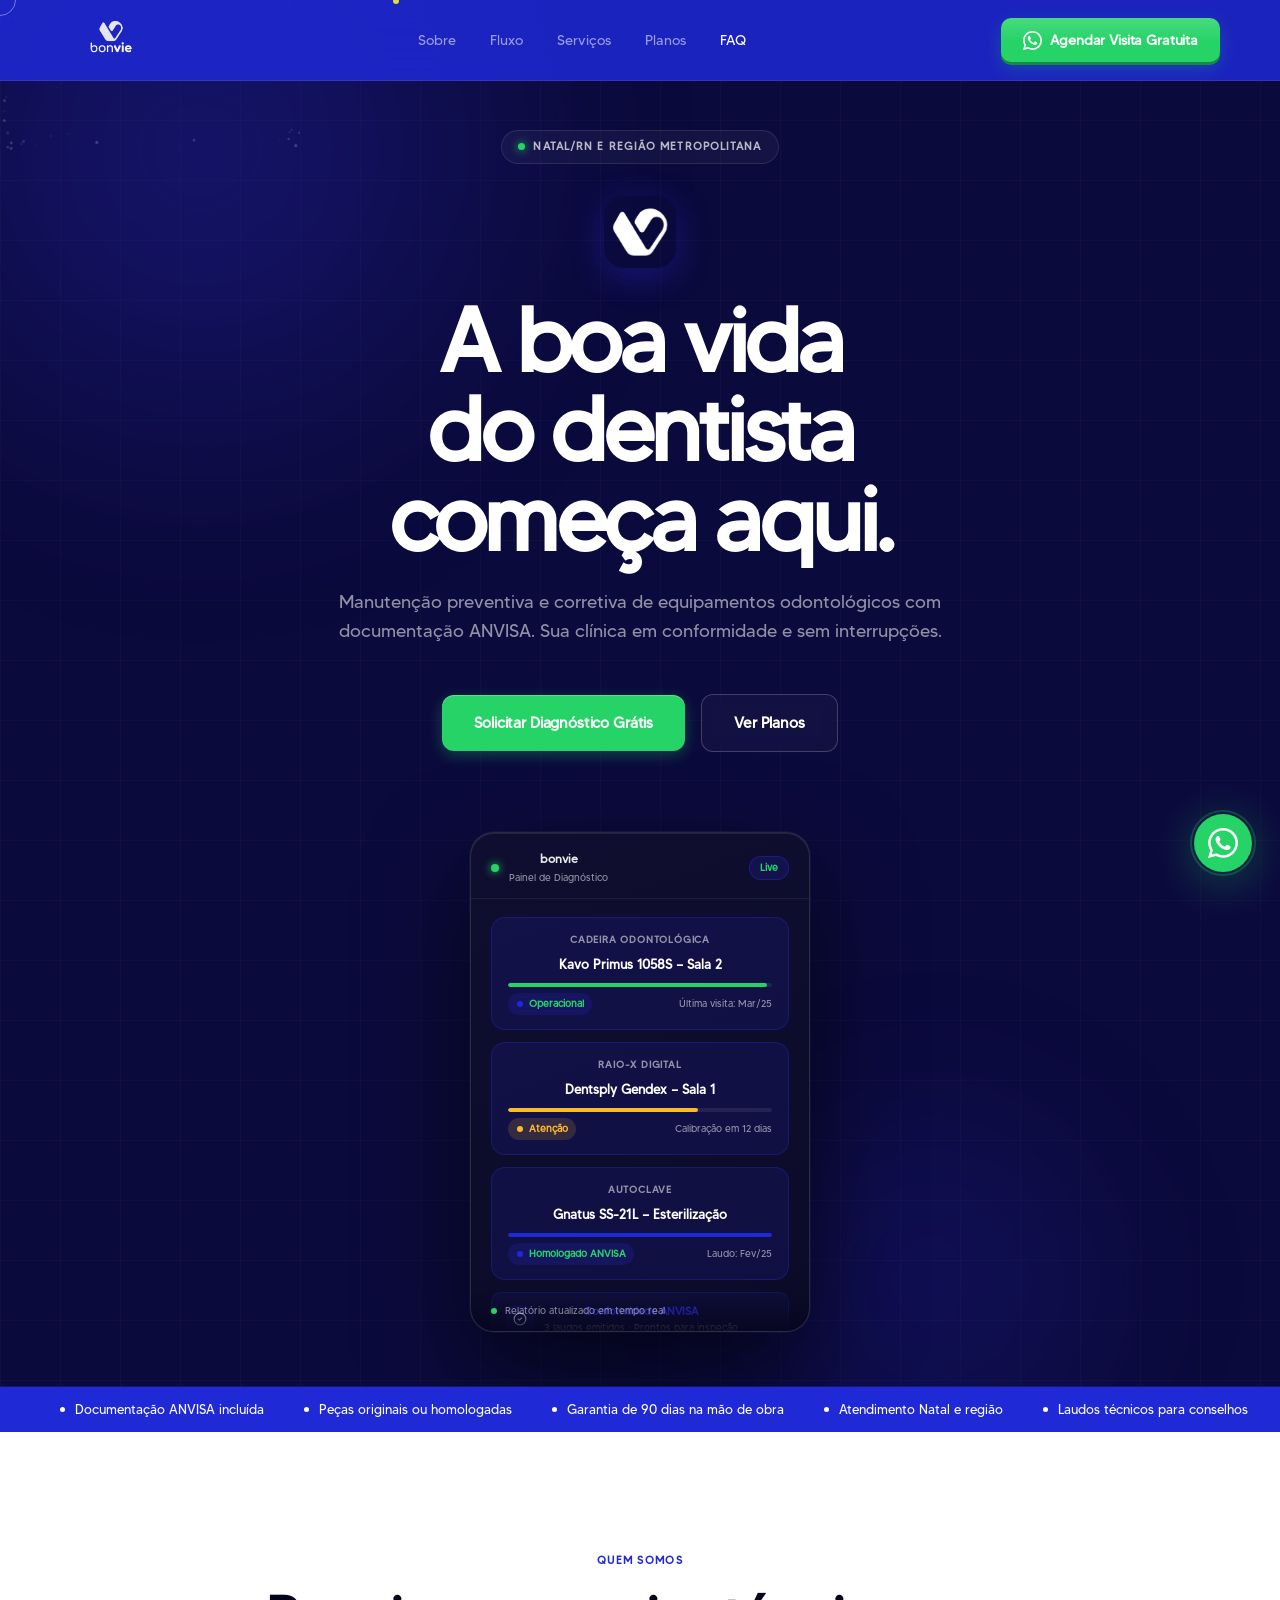
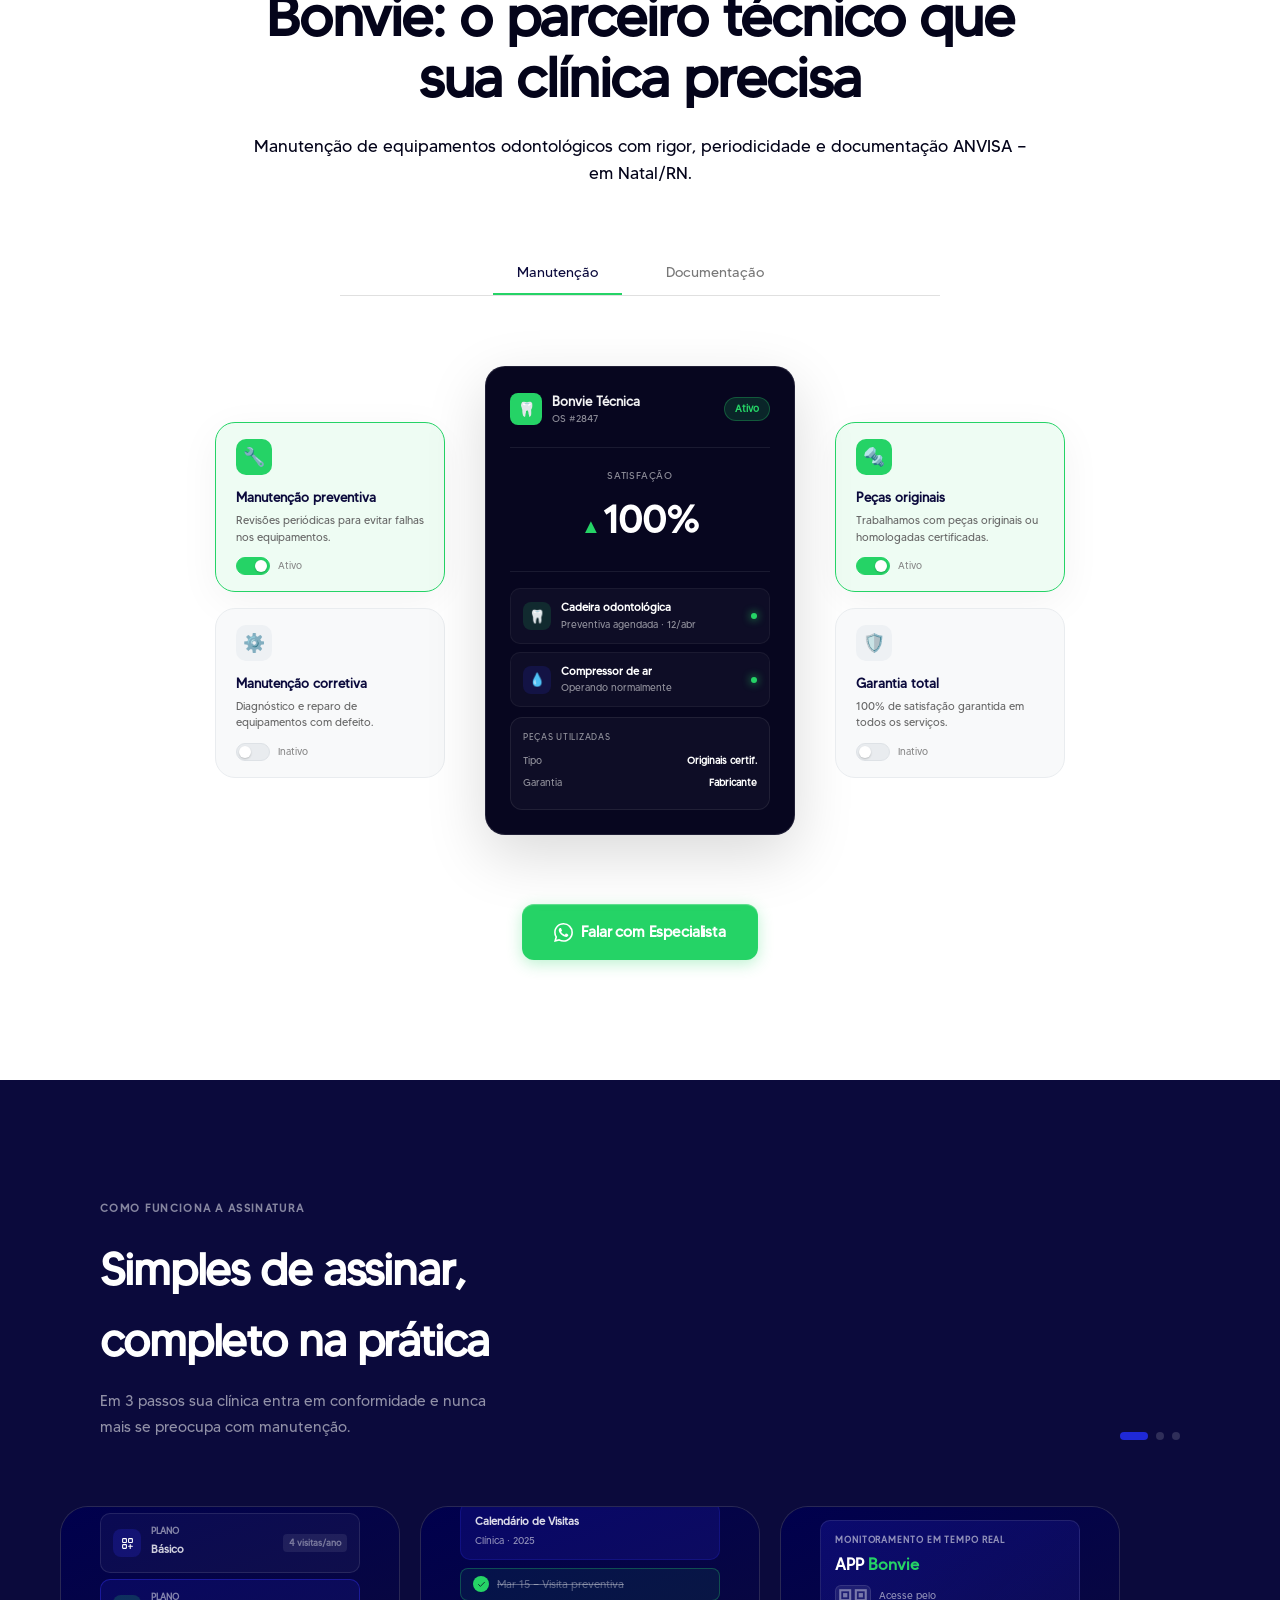
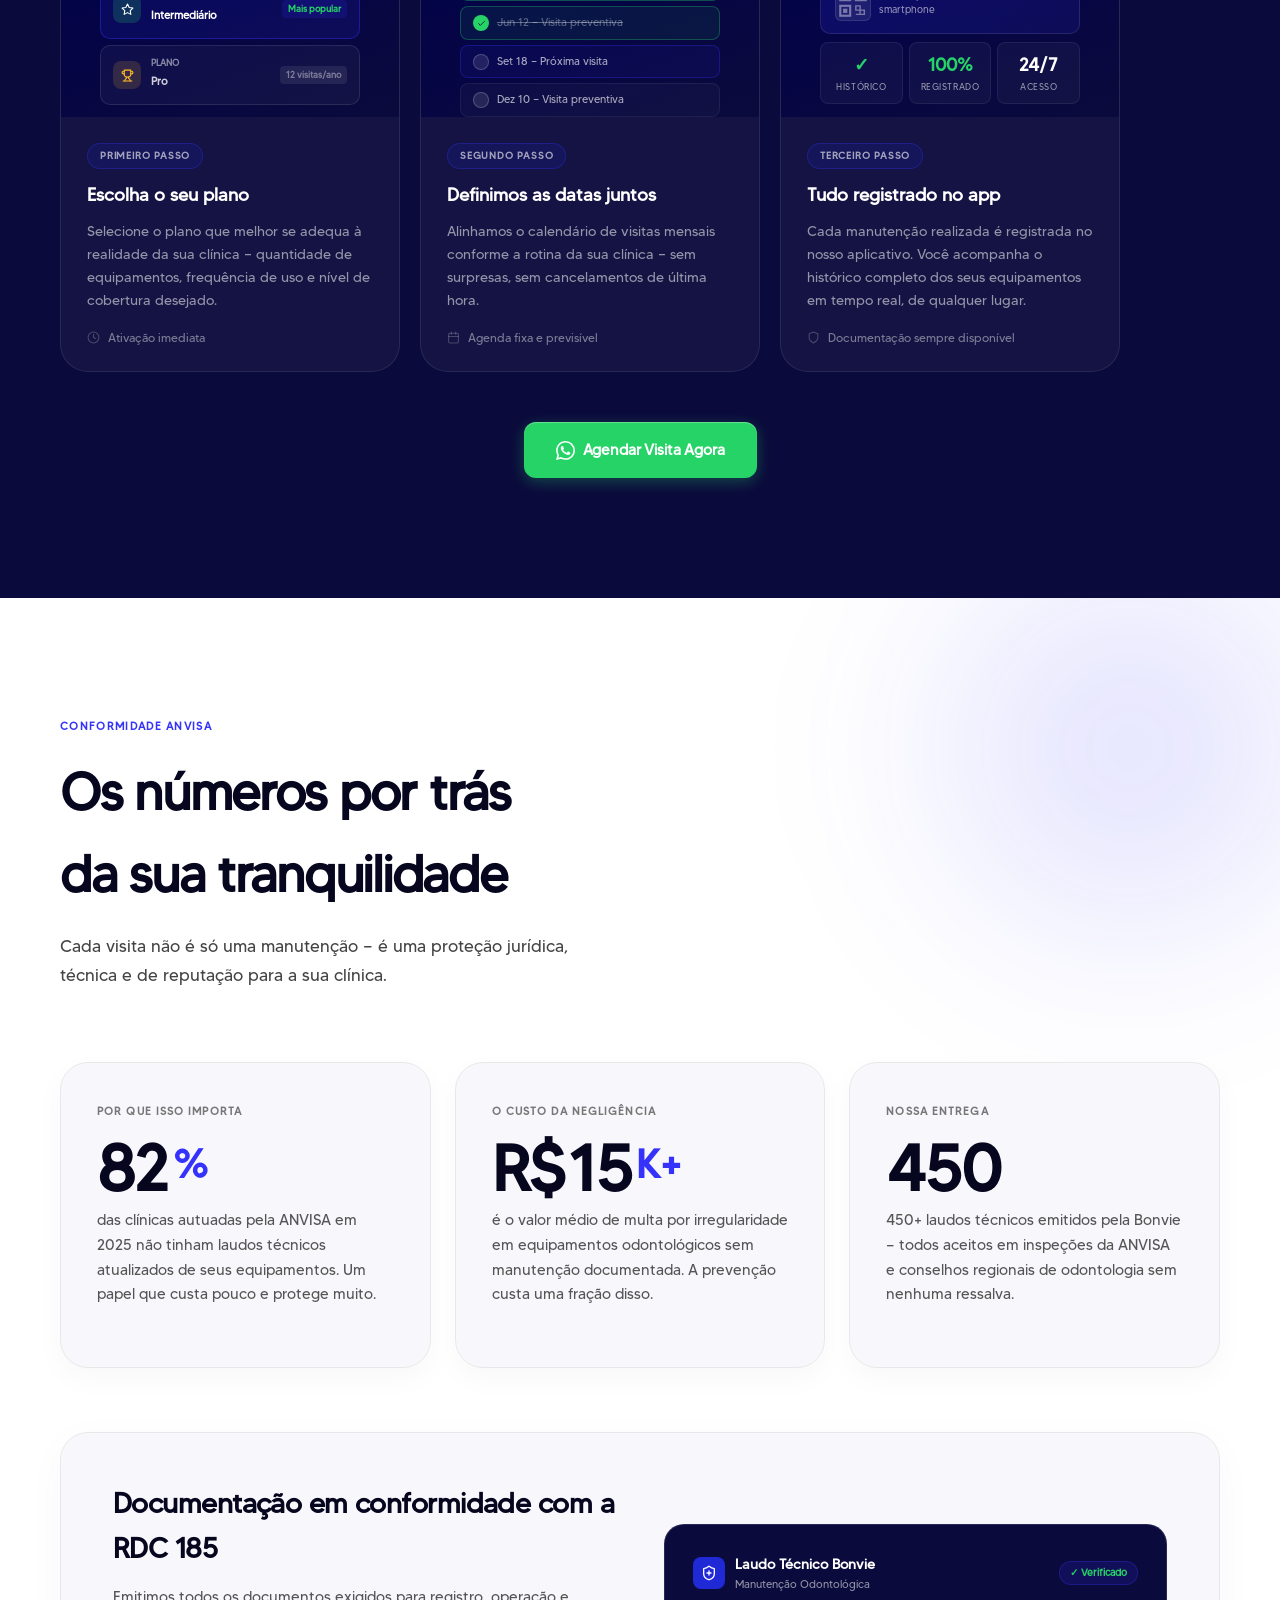
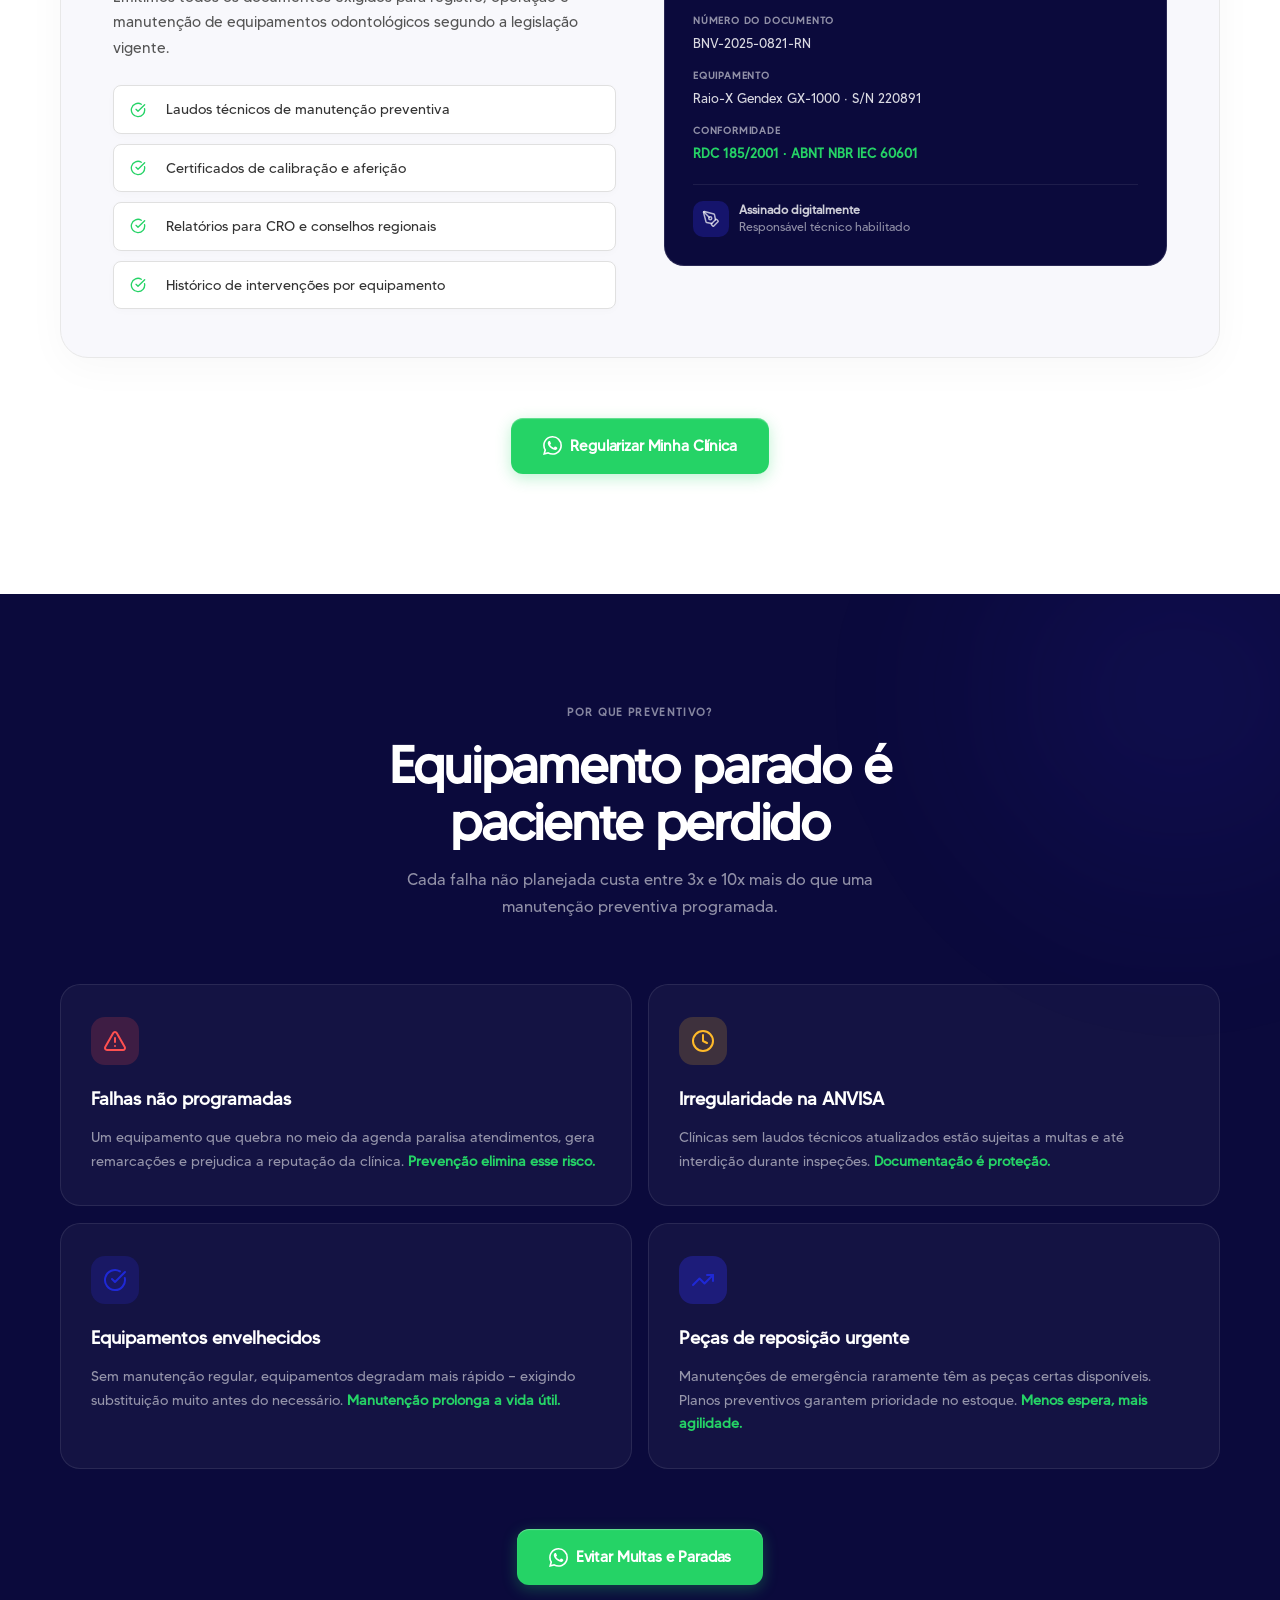
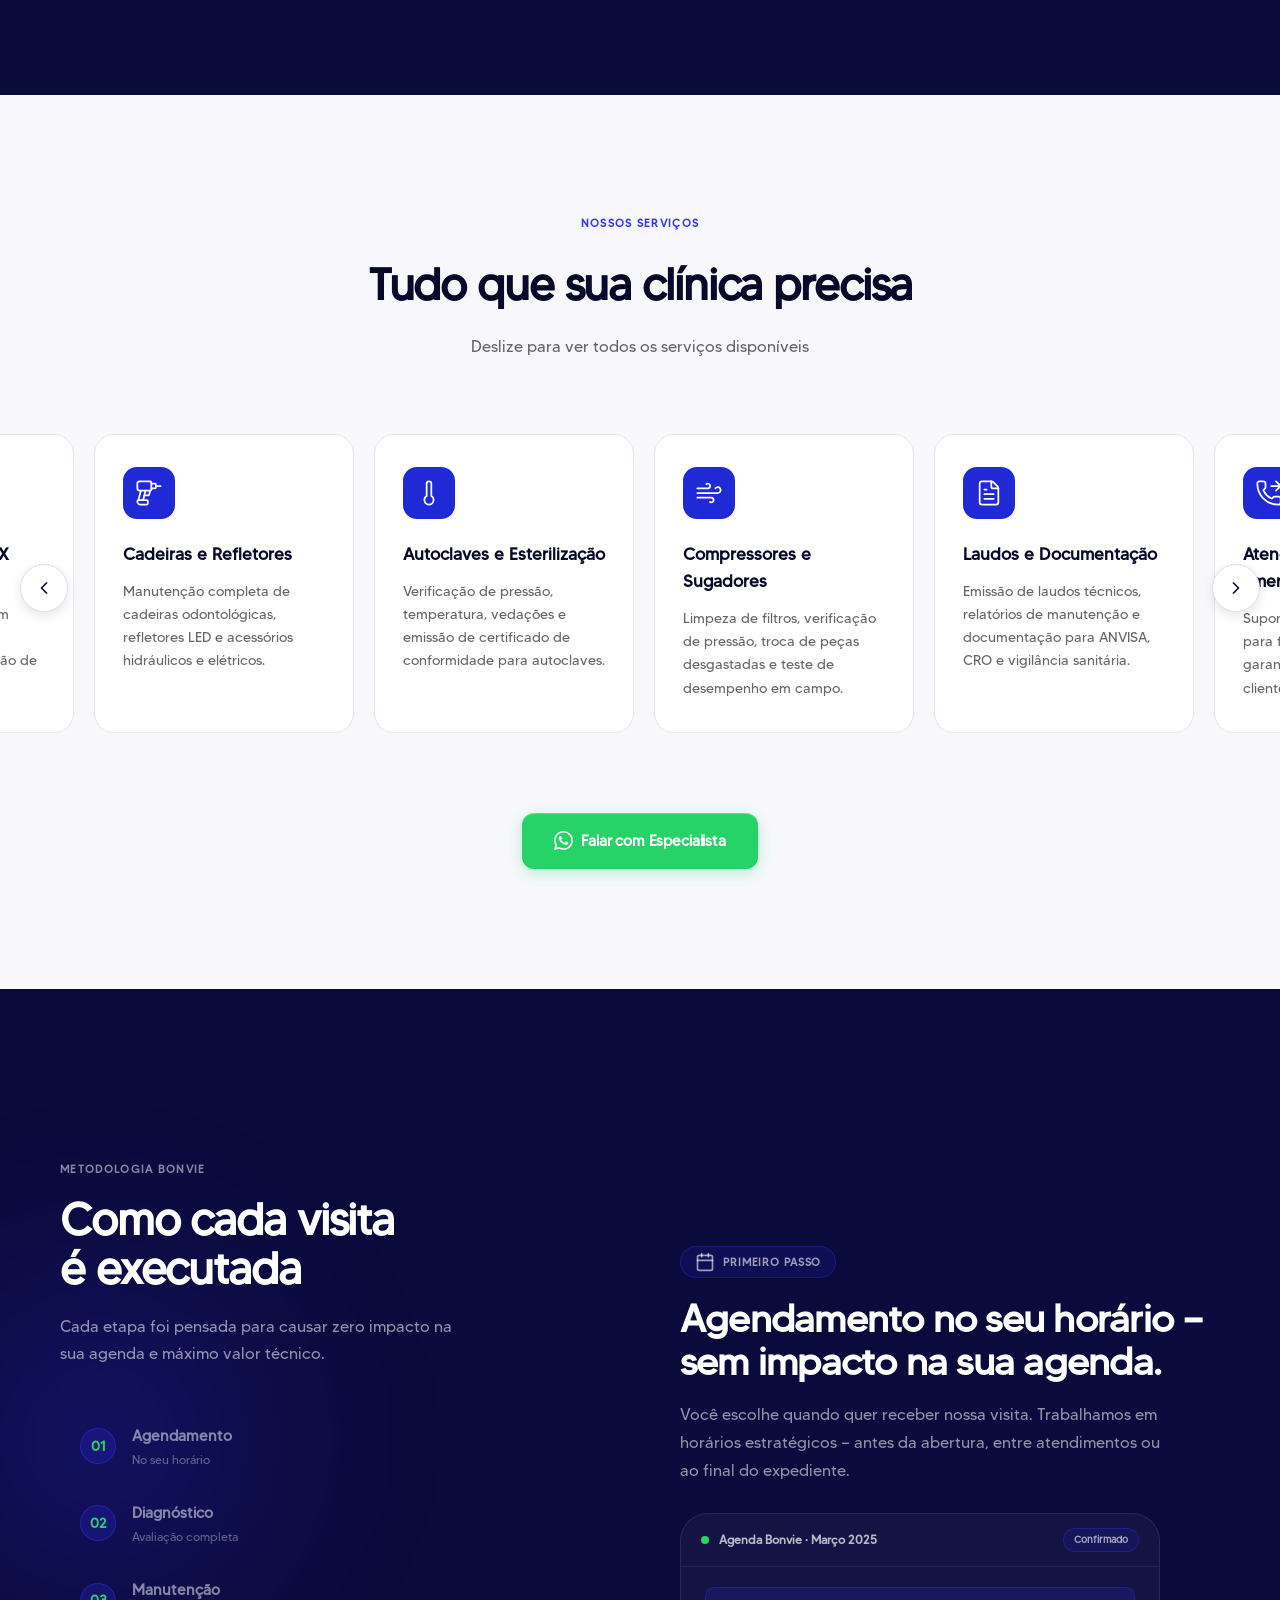
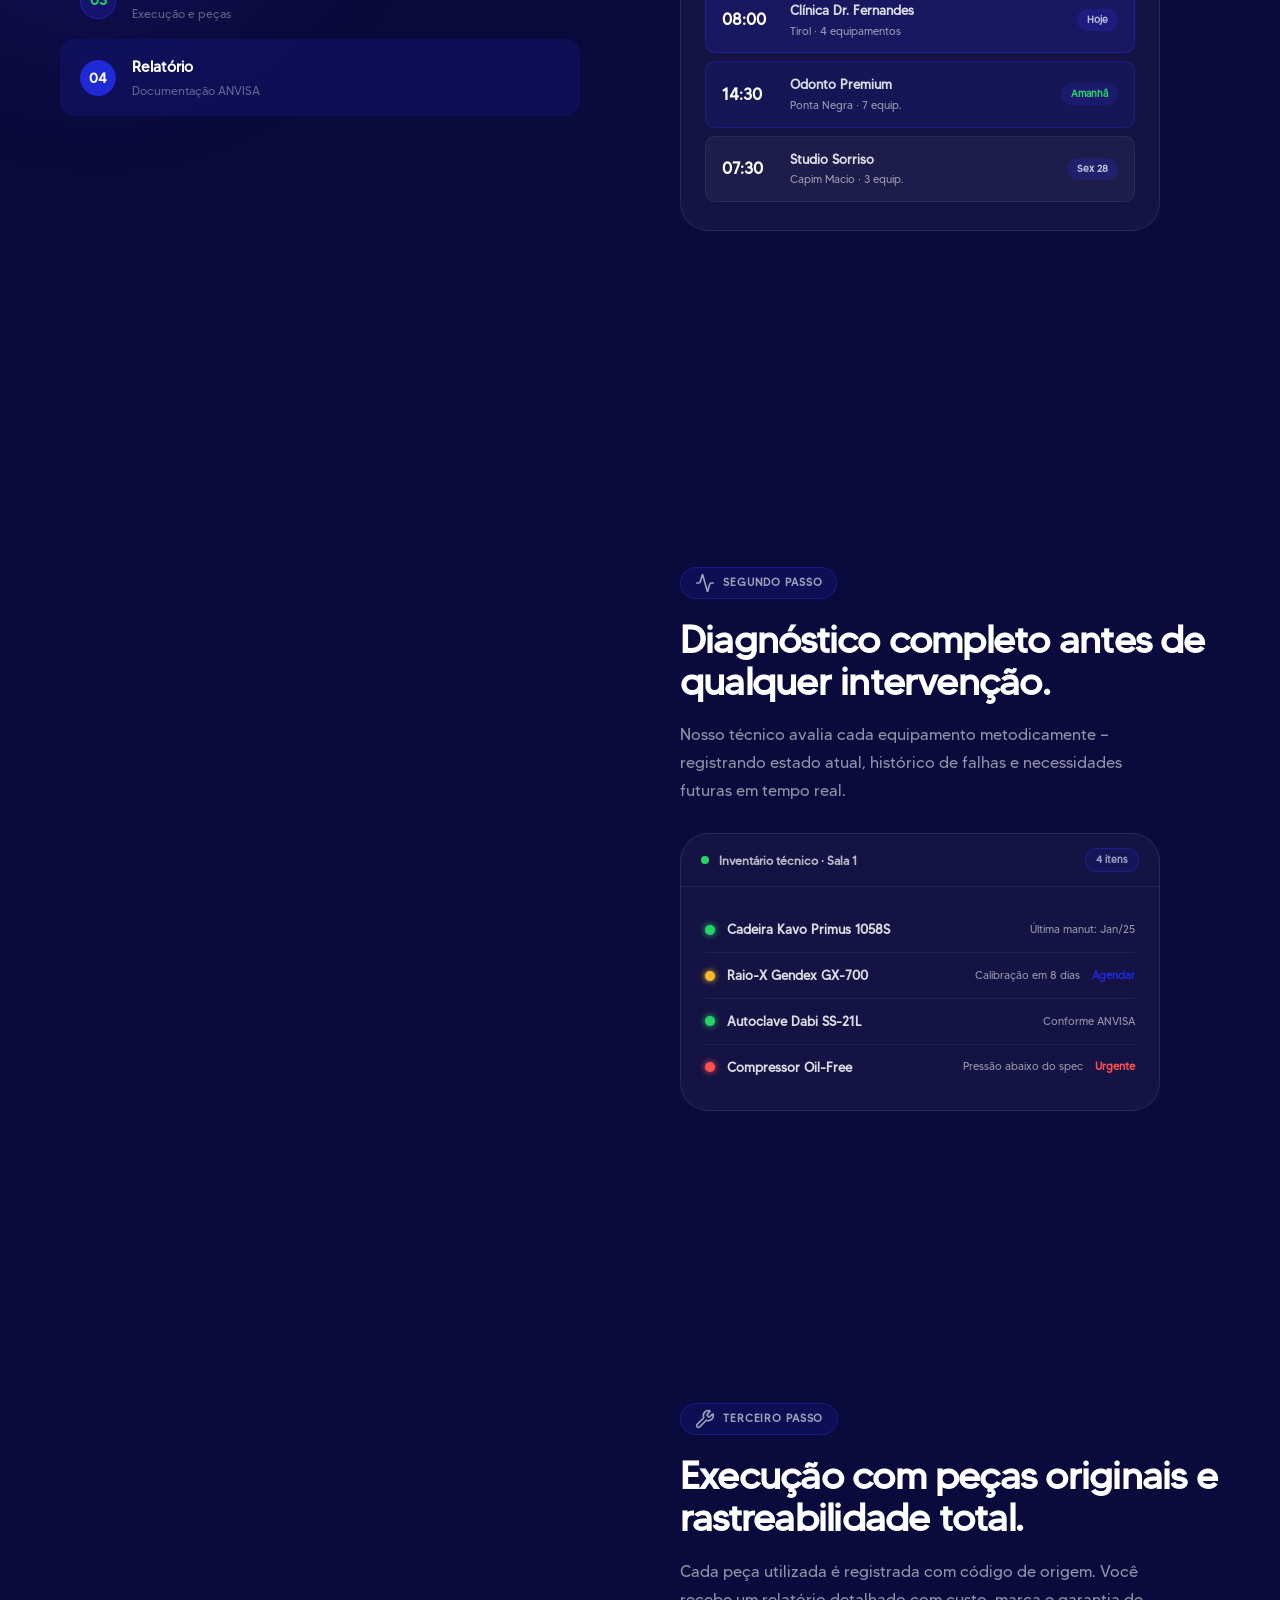
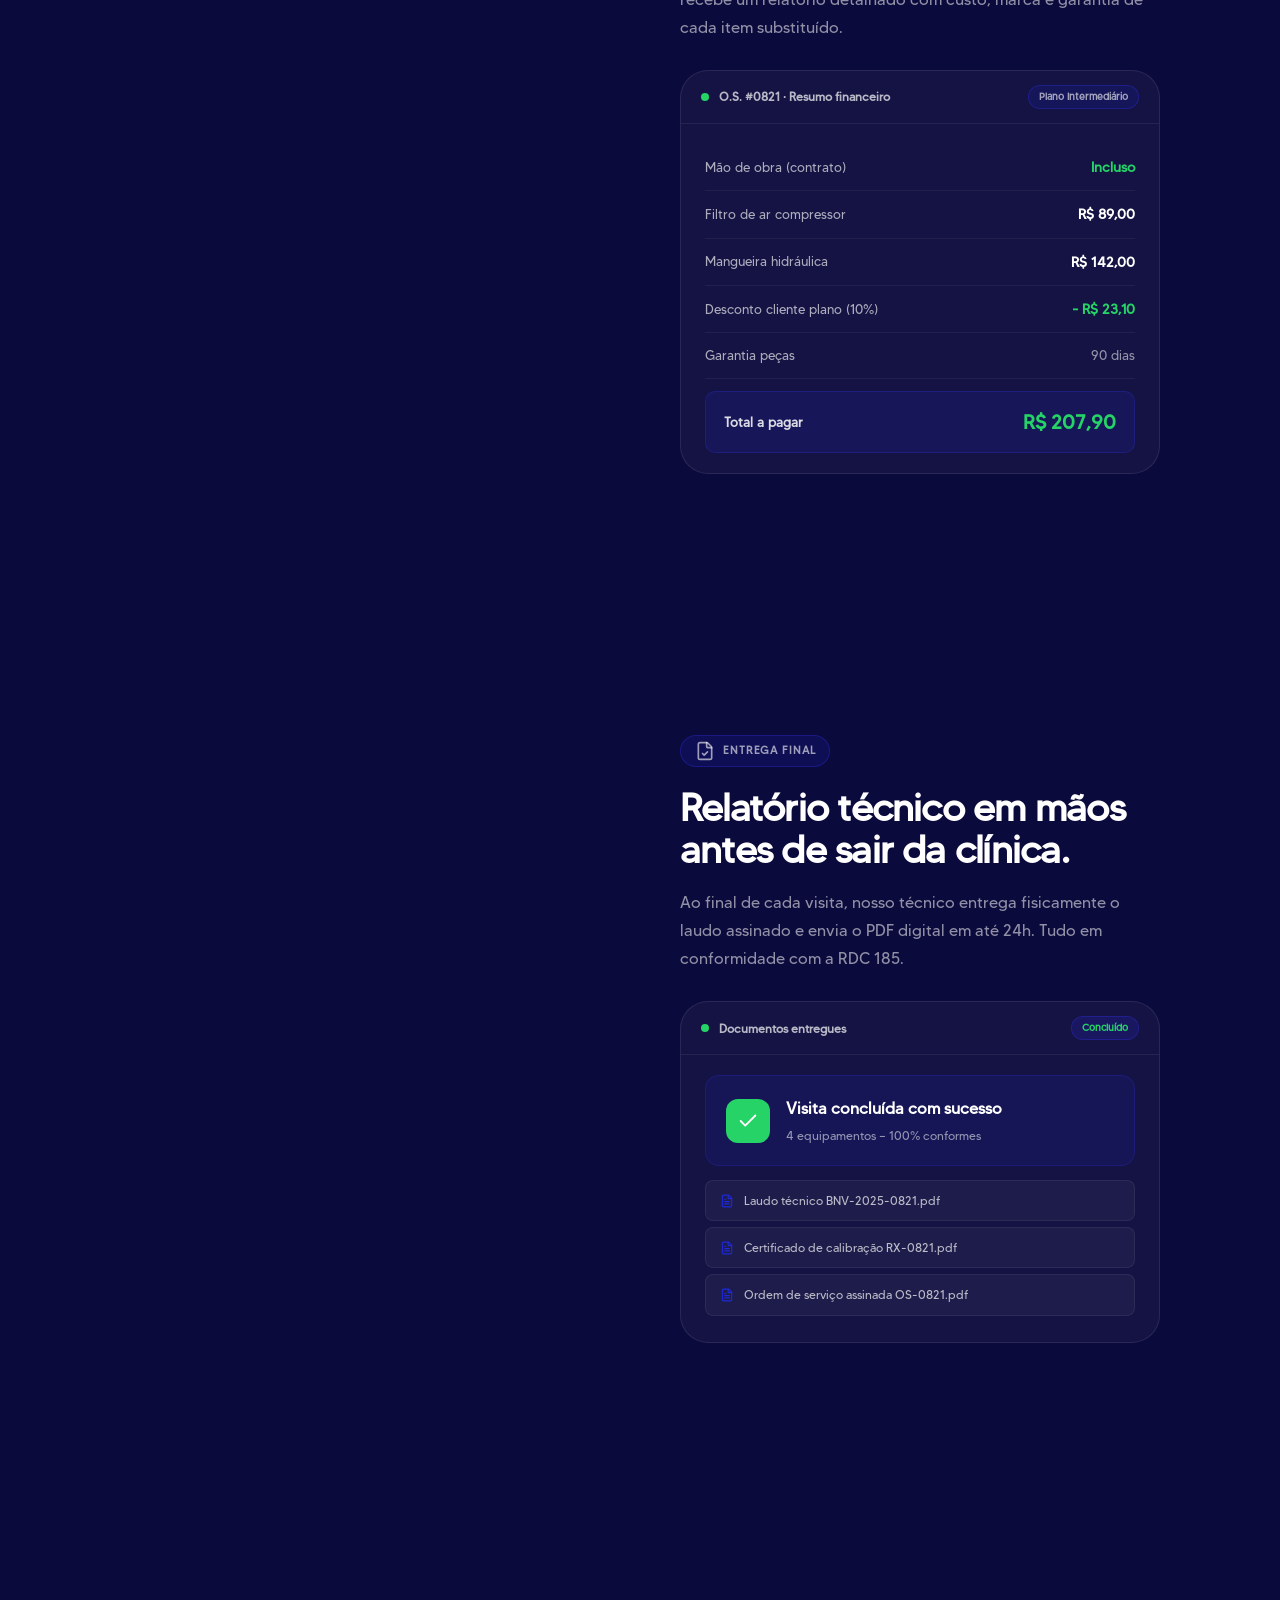
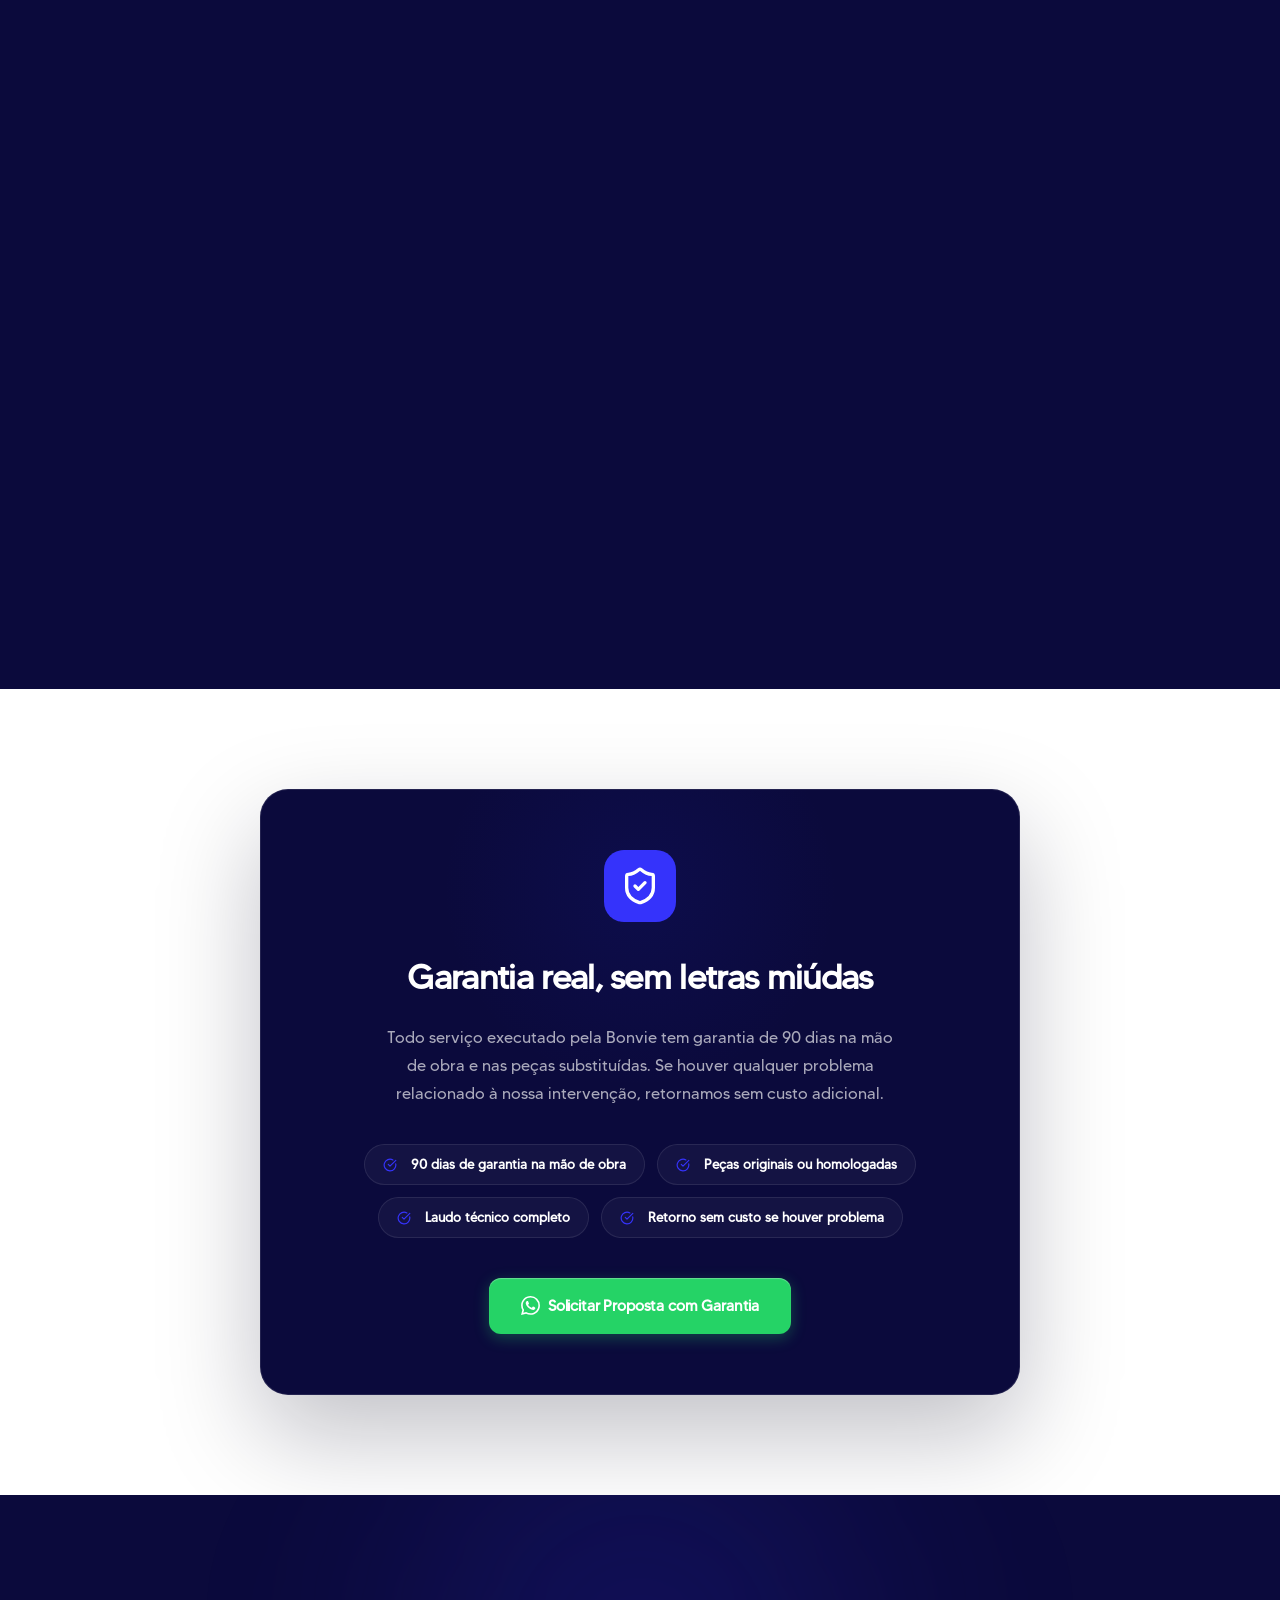
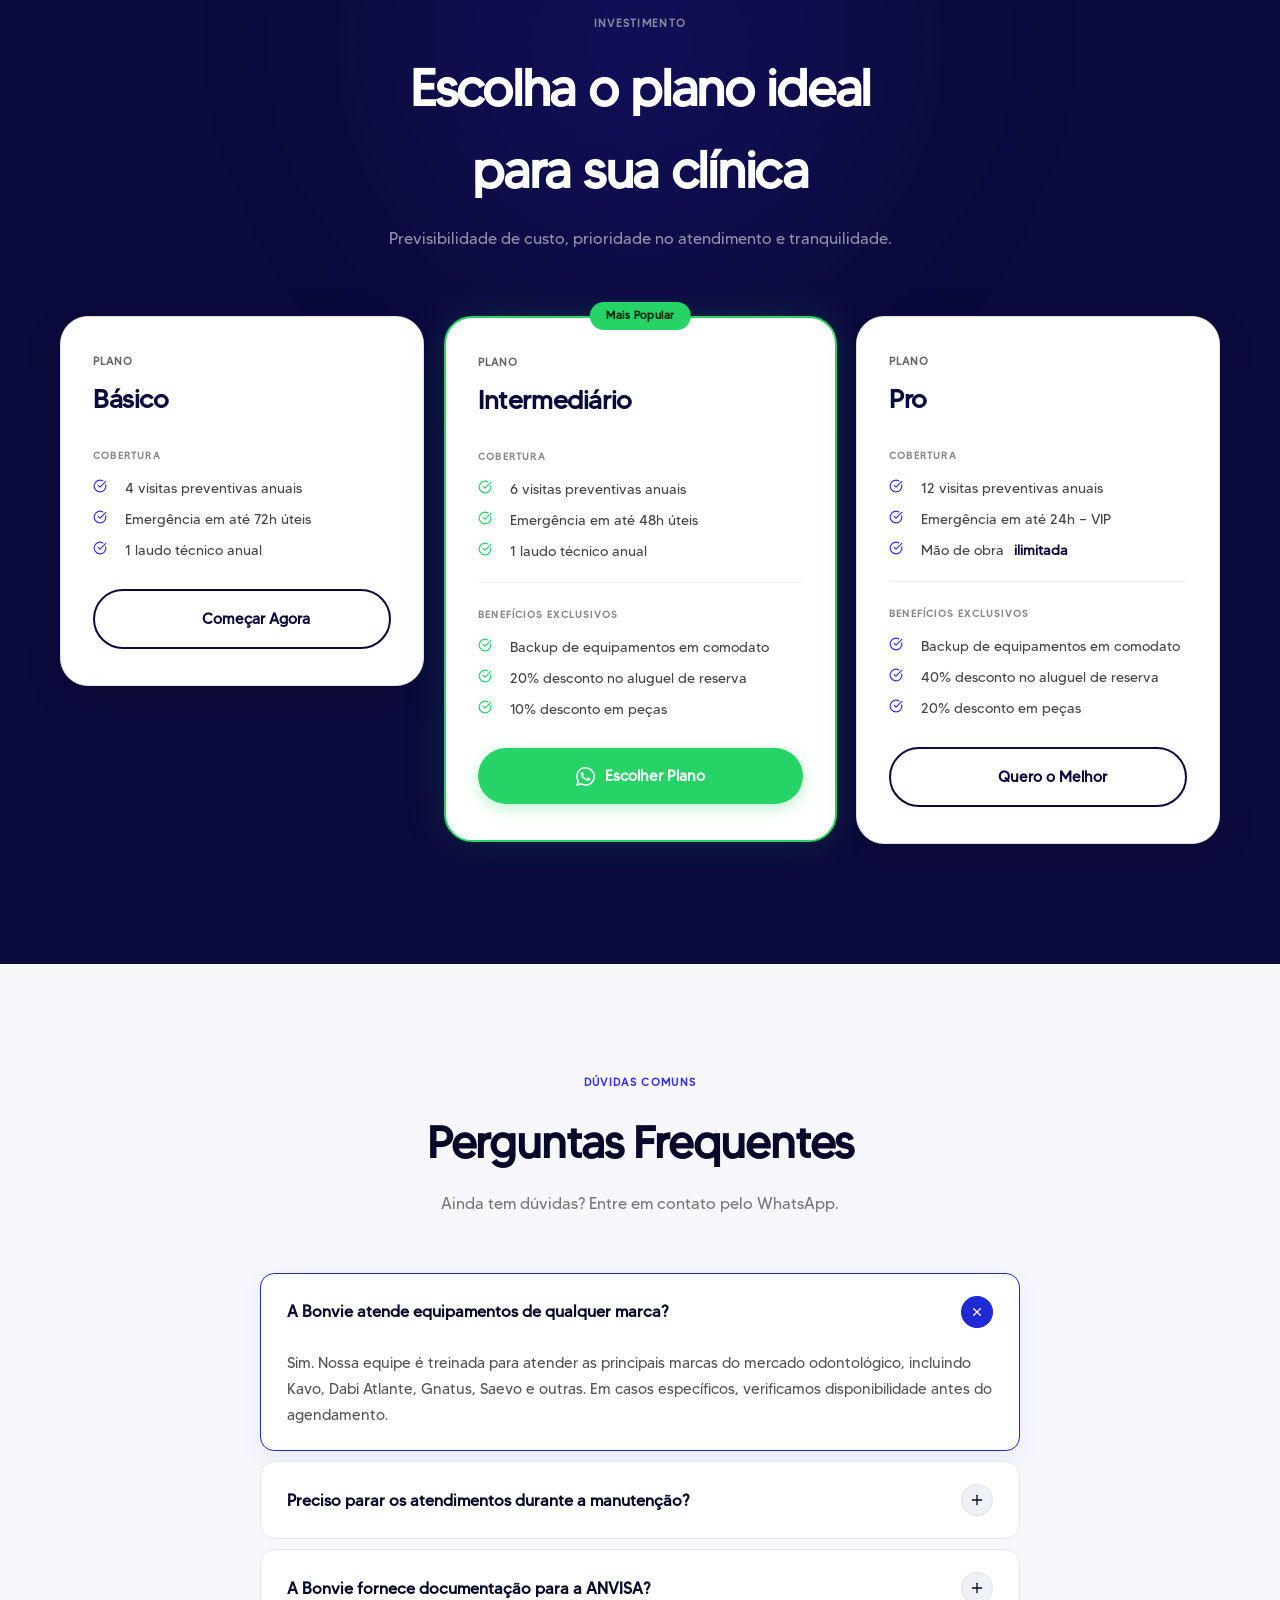
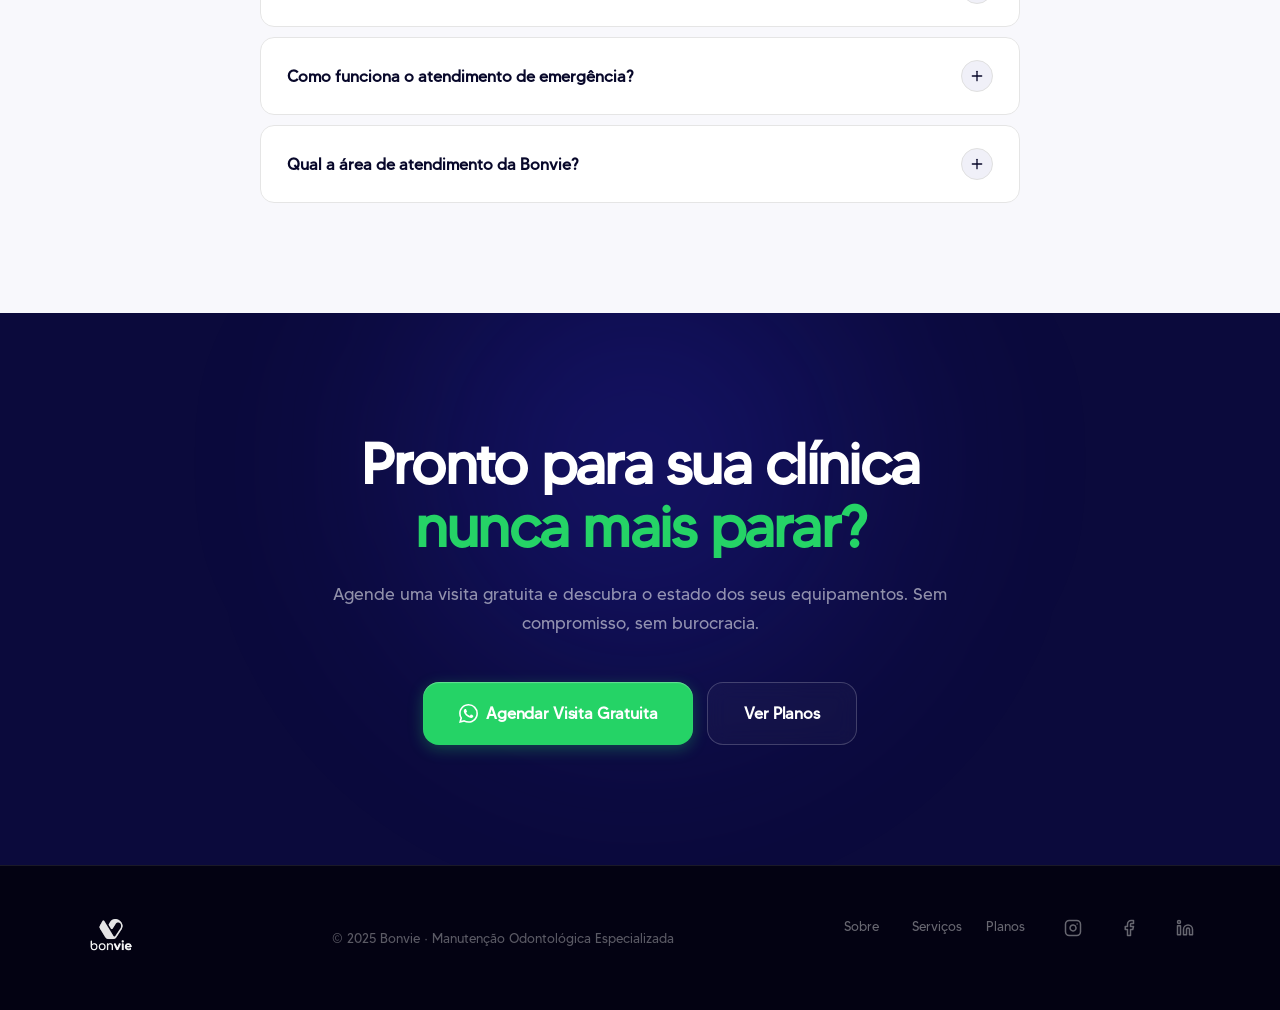
==== commit ea428cd6: "Update index.html" ====
--- a/index.html
+++ b/index.html
@@ -2767,11 +2767,11 @@
     </div>
     <div class="faq-item reveal delay-2 visible">
       <div class="faq-q">Preciso parar os atendimentos durante a manutenção?<div class="faq-icon"><svg xmlns="http://www.w3.org/2000/svg" width="24" height="24" viewBox="0 0 24 24" fill="none" stroke="currentColor" stroke-width="2" stroke-linecap="round" stroke-linejoin="round" data-lucide="plus" aria-hidden="true" class="lucide lucide-plus"><path d="M5 12h14"></path><path d="M12 5v14"></path></svg></div></div>
-      <div class="faq-a" style=""><div class="faq-a-inner">Na maioria dos casos, não. A manutenção preventiva pode ser feita em horários estratégicos entre atendimentos ou no início/fim do expediente. Nosso técnico combina o horário ideal com você durante o agendamento.</div></div>
-    </div>
-    <div class="faq-item reveal delay-3 visible open">
+      <div class="faq-a"><div class="faq-a-inner">Na maioria dos casos, não. A manutenção preventiva pode ser feita em horários estratégicos entre atendimentos ou no início/fim do expediente. Nosso técnico combina o horário ideal com você durante o agendamento.</div></div>
+    </div>
+    <div class="faq-item reveal delay-3 visible">
       <div class="faq-q">A Bonvie fornece documentação para a ANVISA?<div class="faq-icon"><svg xmlns="http://www.w3.org/2000/svg" width="24" height="24" viewBox="0 0 24 24" fill="none" stroke="currentColor" stroke-width="2" stroke-linecap="round" stroke-linejoin="round" data-lucide="plus" aria-hidden="true" class="lucide lucide-plus"><path d="M5 12h14"></path><path d="M12 5v14"></path></svg></div></div>
-      <div class="faq-a" style="max-height: 125px;"><div class="faq-a-inner">Sim. Emitimos laudos técnicos, certificados de calibração e relatórios de manutenção para todos os serviços realizados. Toda documentação está em conformidade com as exigências da ANVISA e dos conselhos regionais.</div></div>
+        <div class="faq-a"><div class="faq-a-inner">Sim. Emitimos laudos técnicos, certificados de calibração e relatórios de manutenção para todos os serviços realizados. Toda documentação está em conformidade com as exigências da ANVISA e dos conselhos regionais.</div></div>
     </div>
     <div class="faq-item reveal delay-4 visible">
       <div class="faq-q">Como funciona o atendimento de emergência?<div class="faq-icon"><svg xmlns="http://www.w3.org/2000/svg" width="24" height="24" viewBox="0 0 24 24" fill="none" stroke="currentColor" stroke-width="2" stroke-linecap="round" stroke-linejoin="round" data-lucide="plus" aria-hidden="true" class="lucide lucide-plus"><path d="M5 12h14"></path><path d="M12 5v14"></path></svg></div></div>
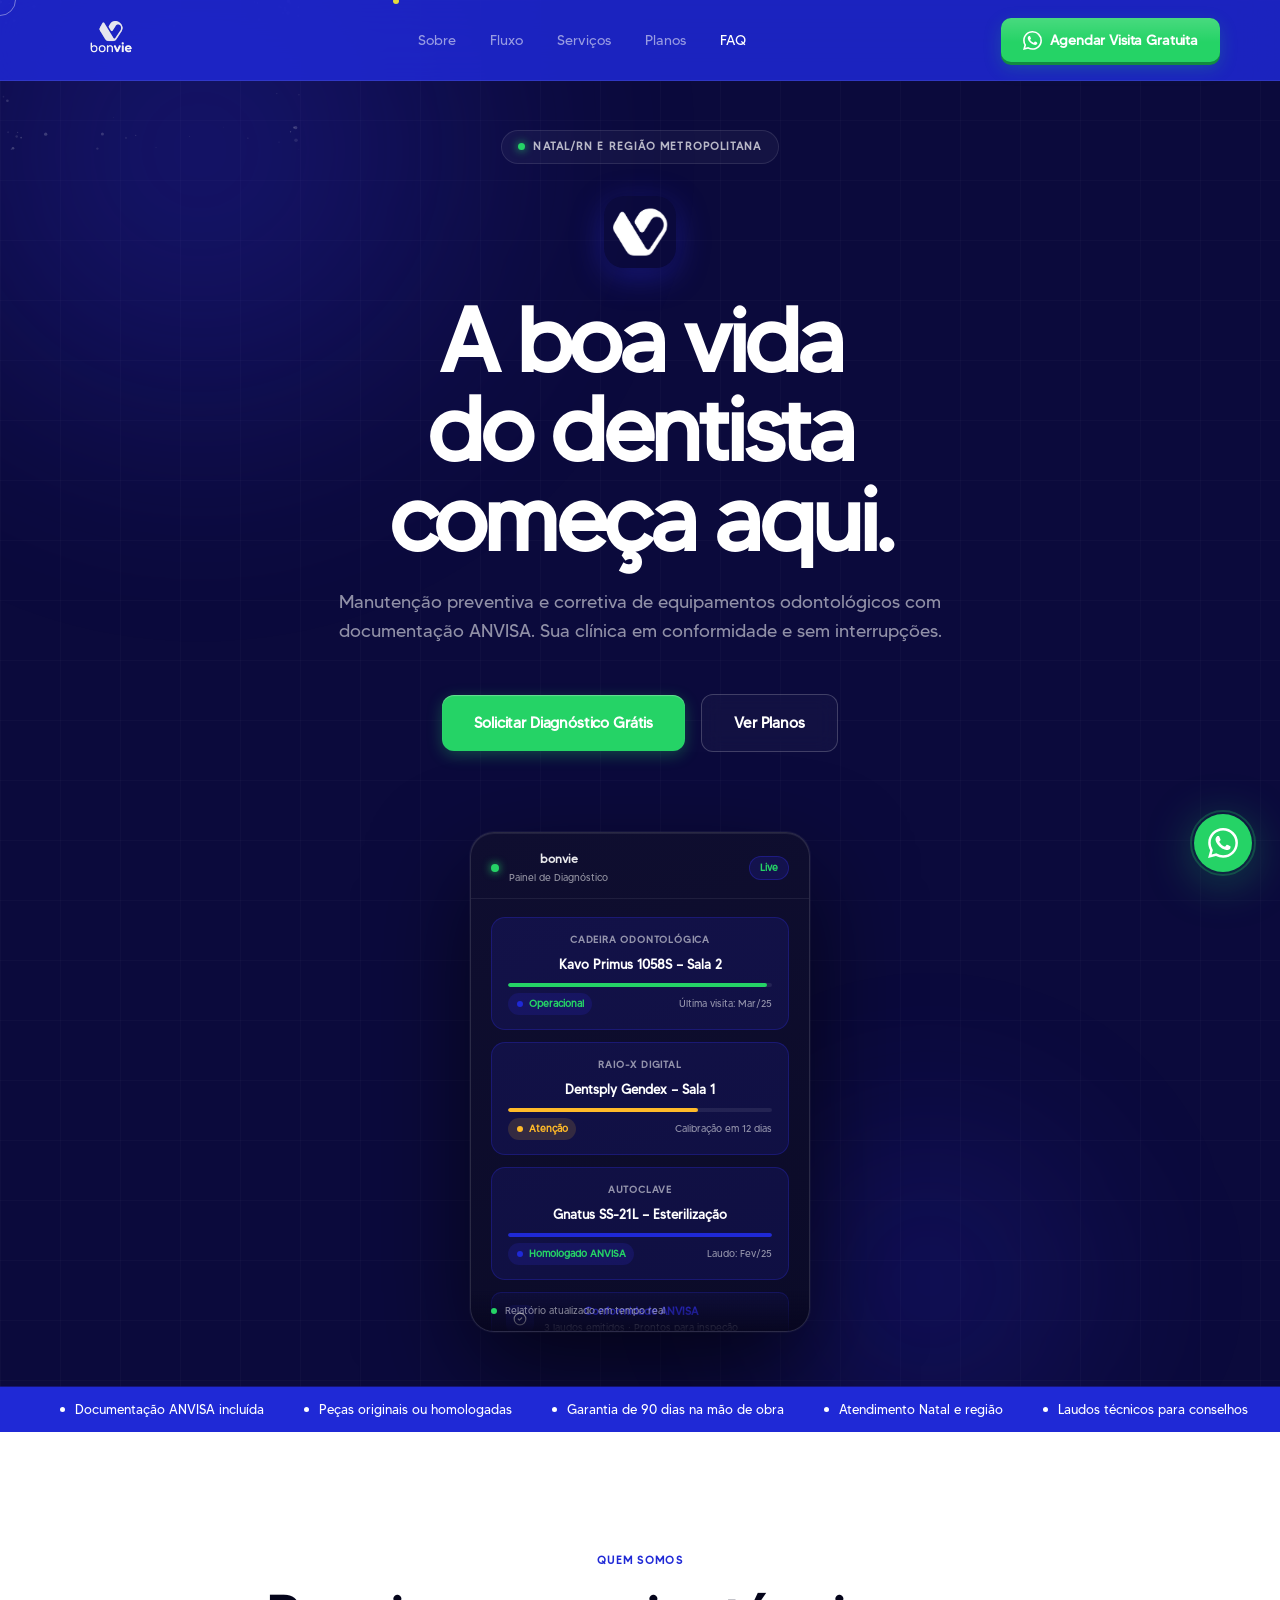
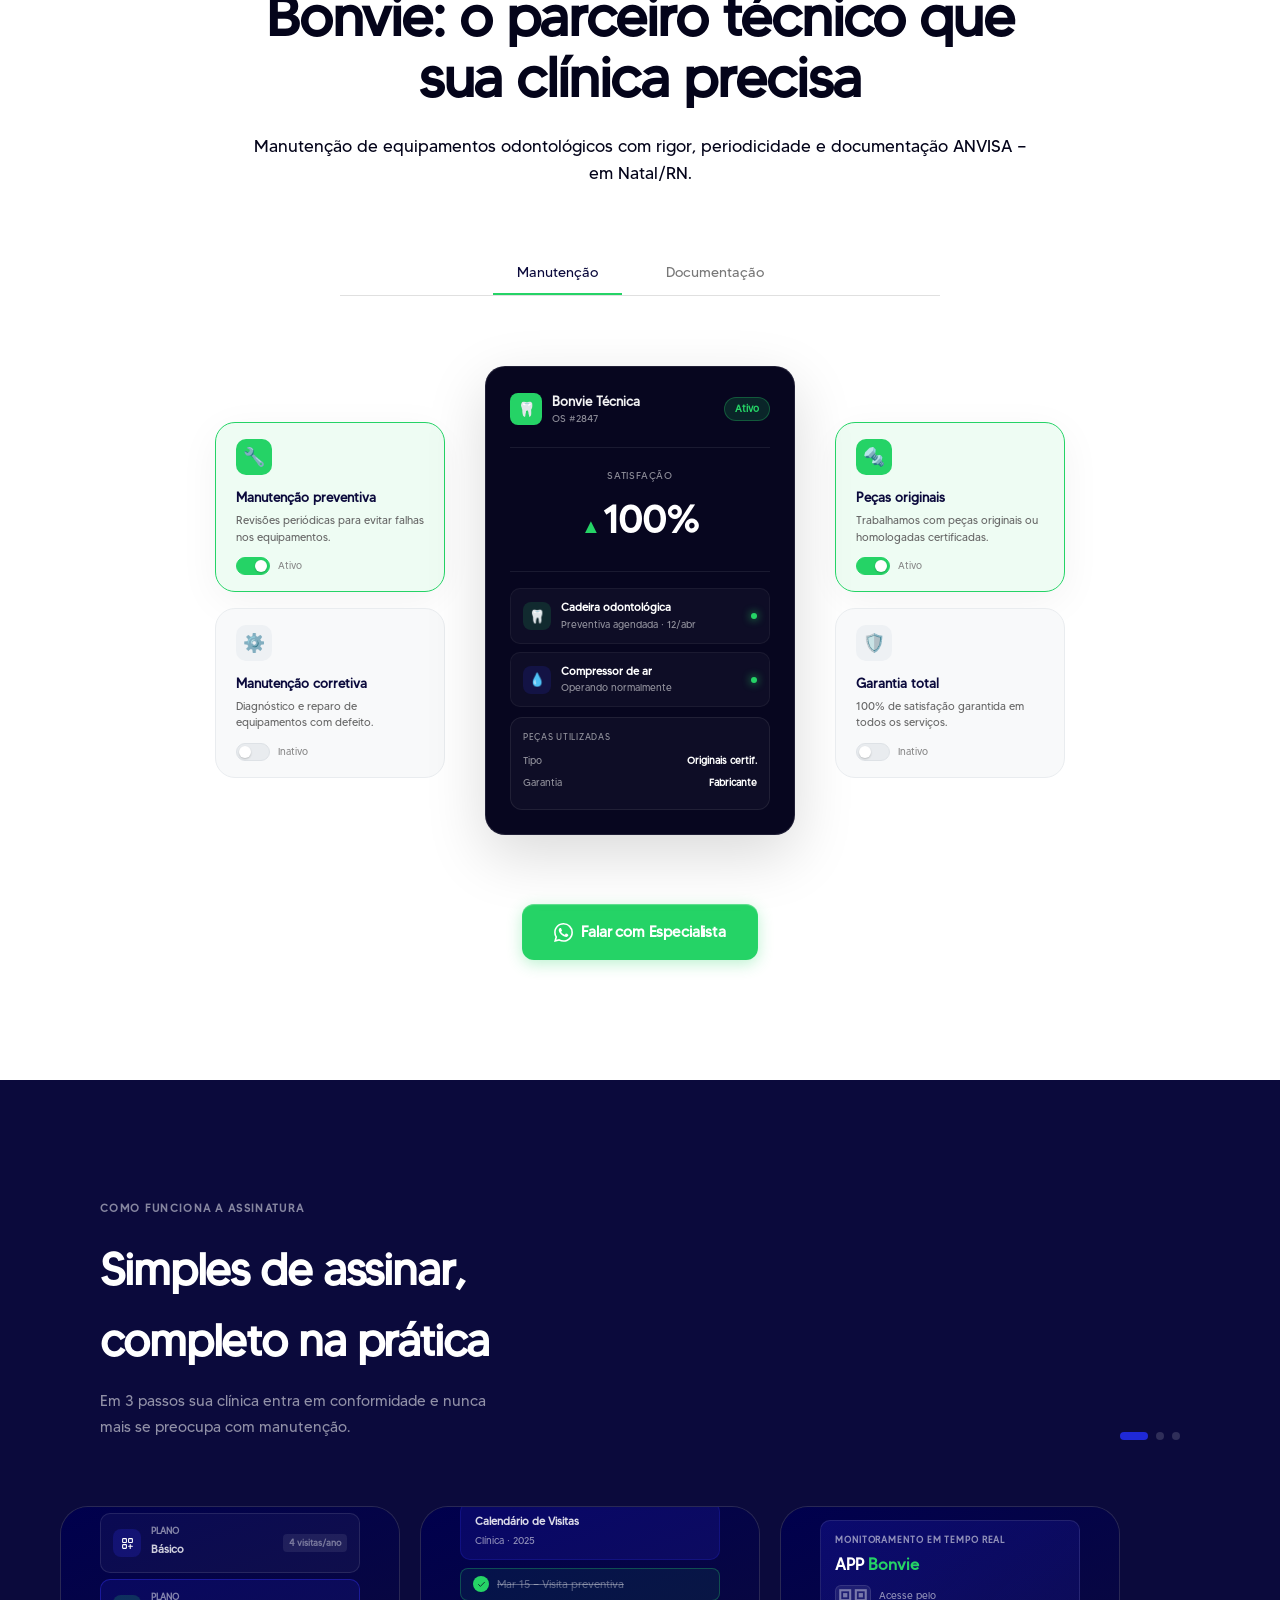
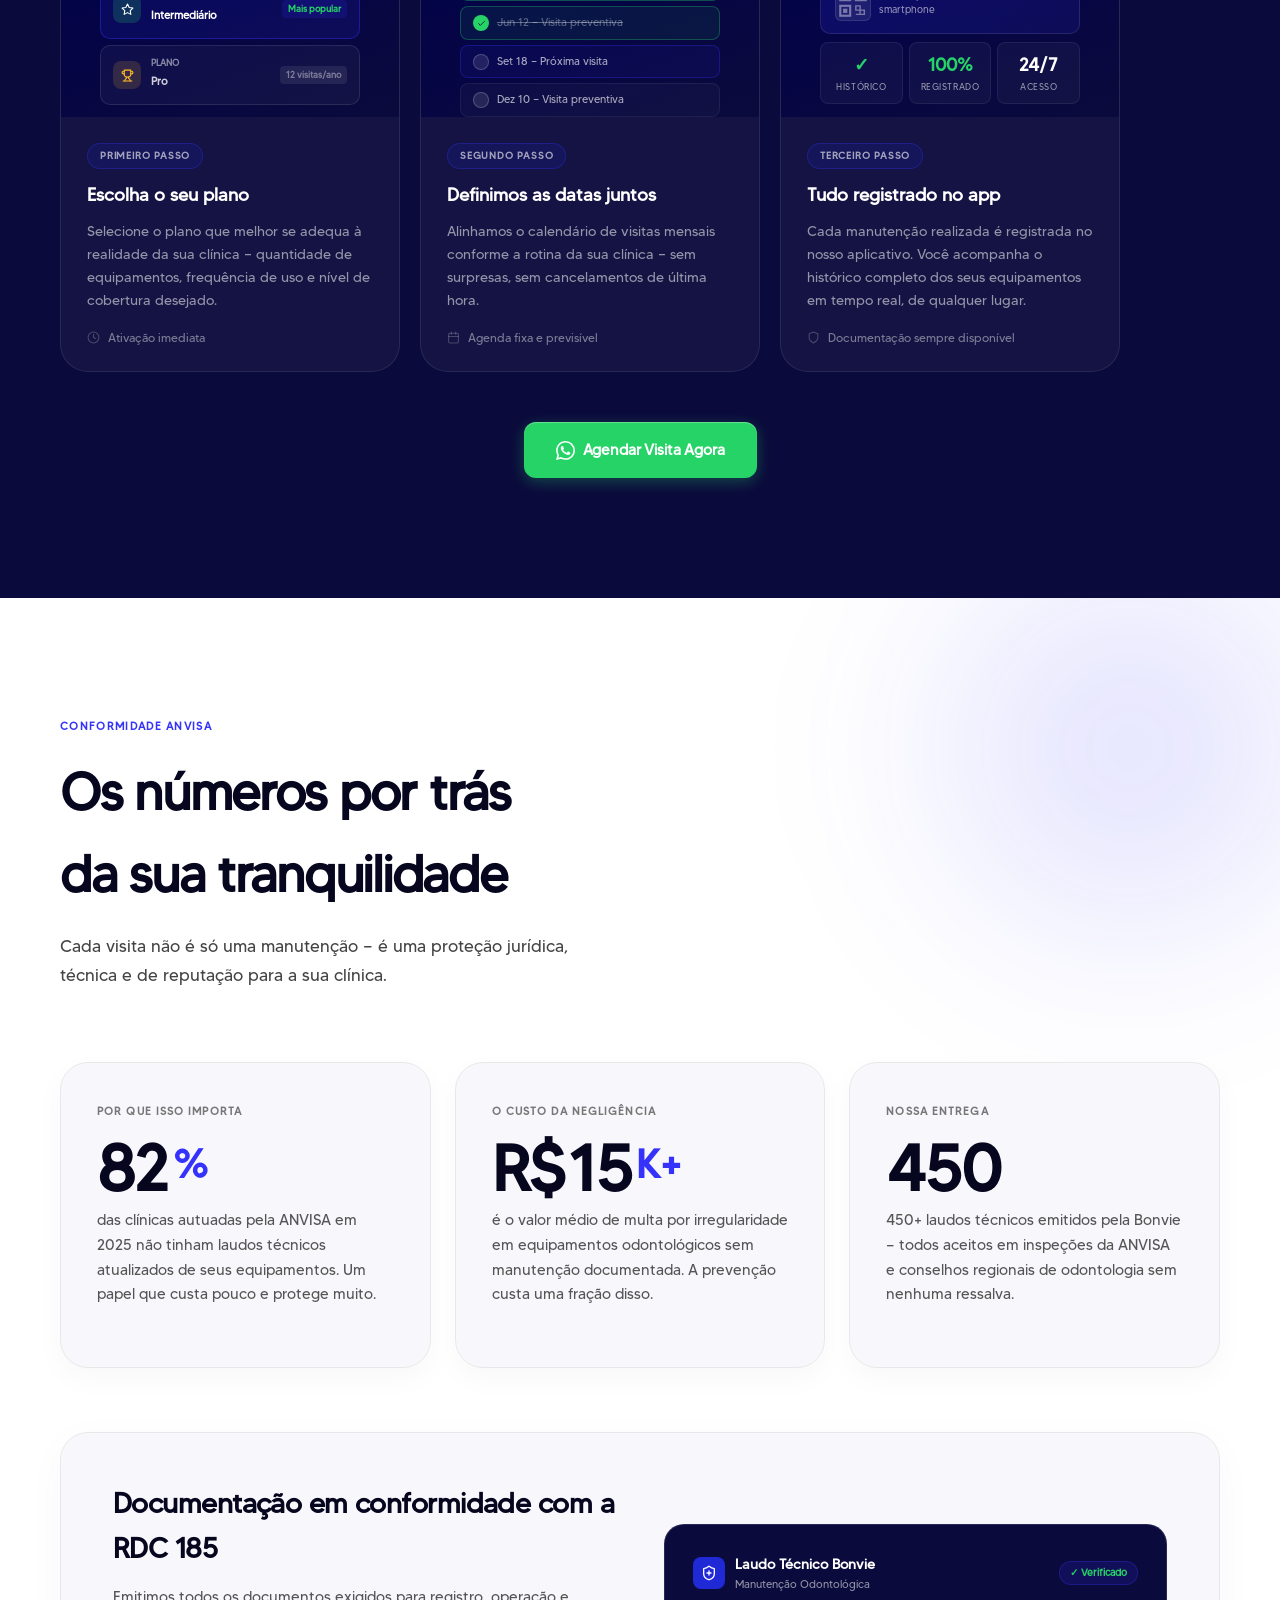
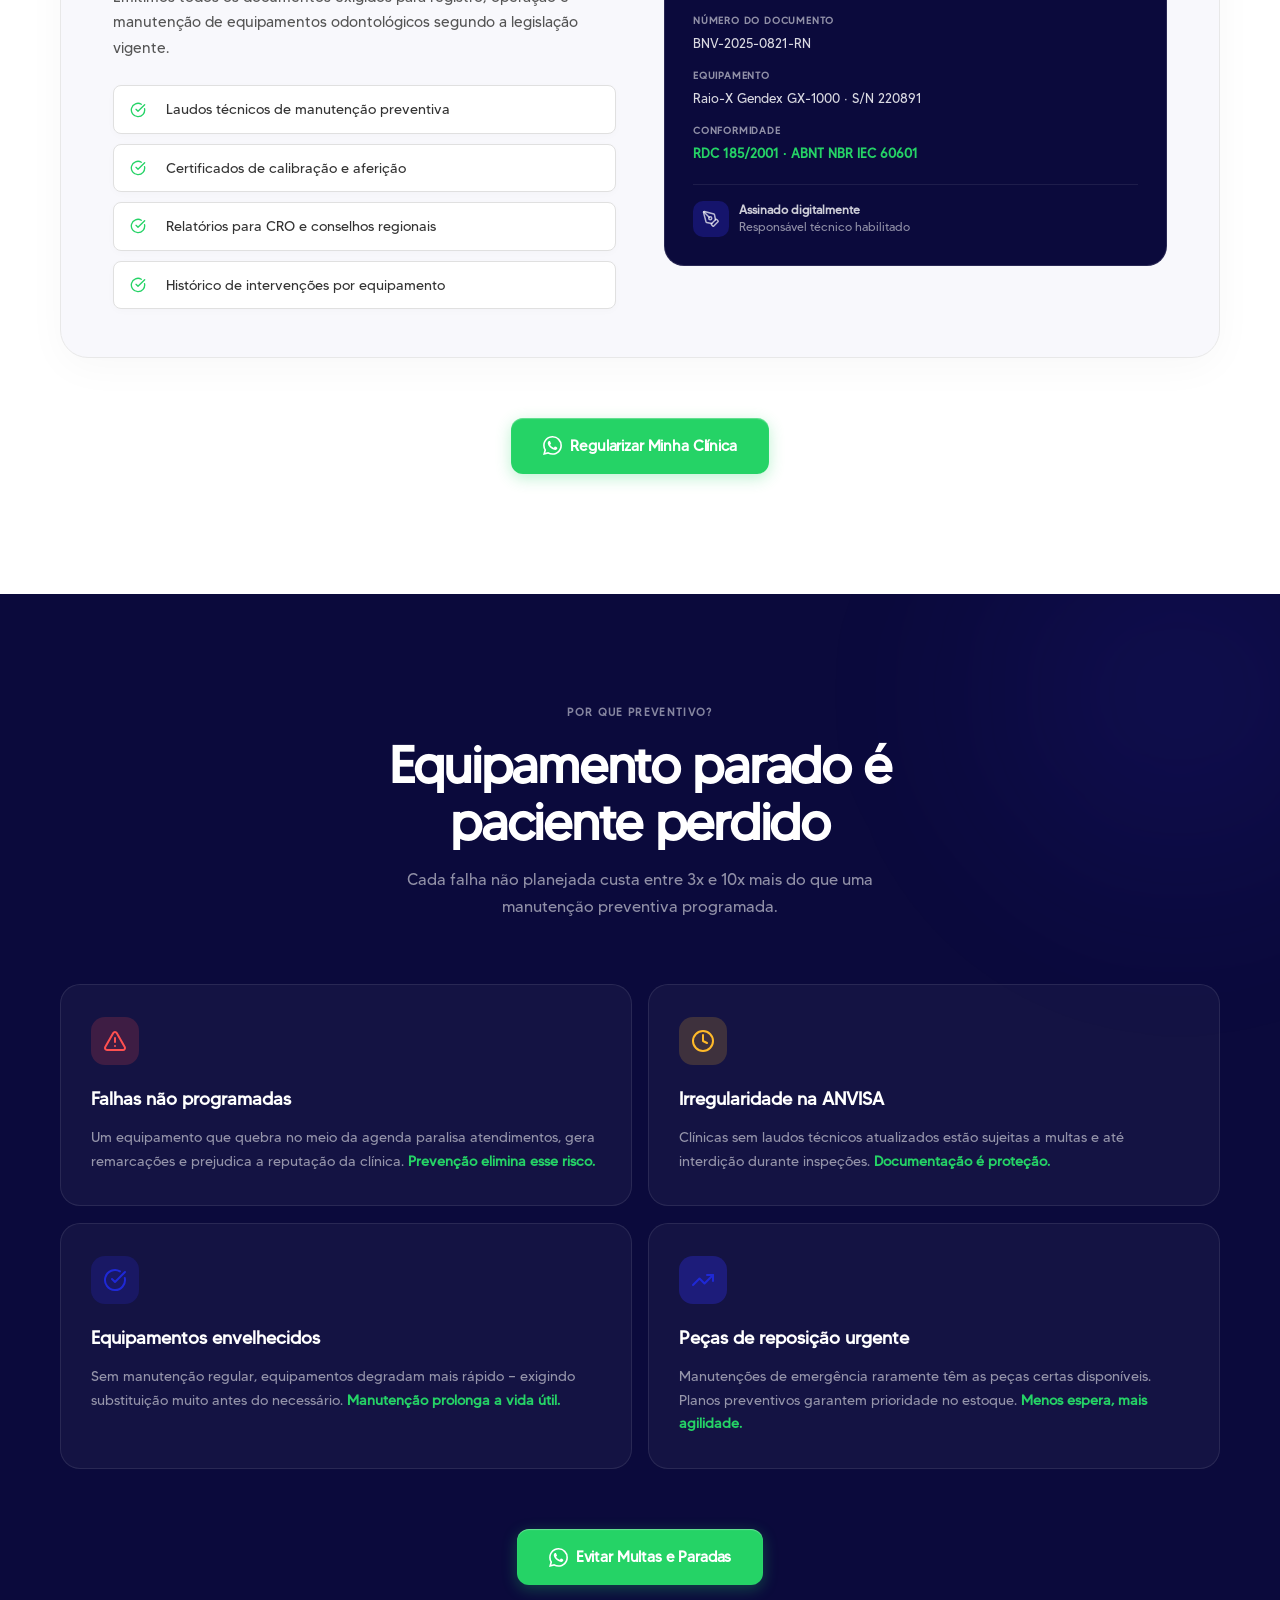
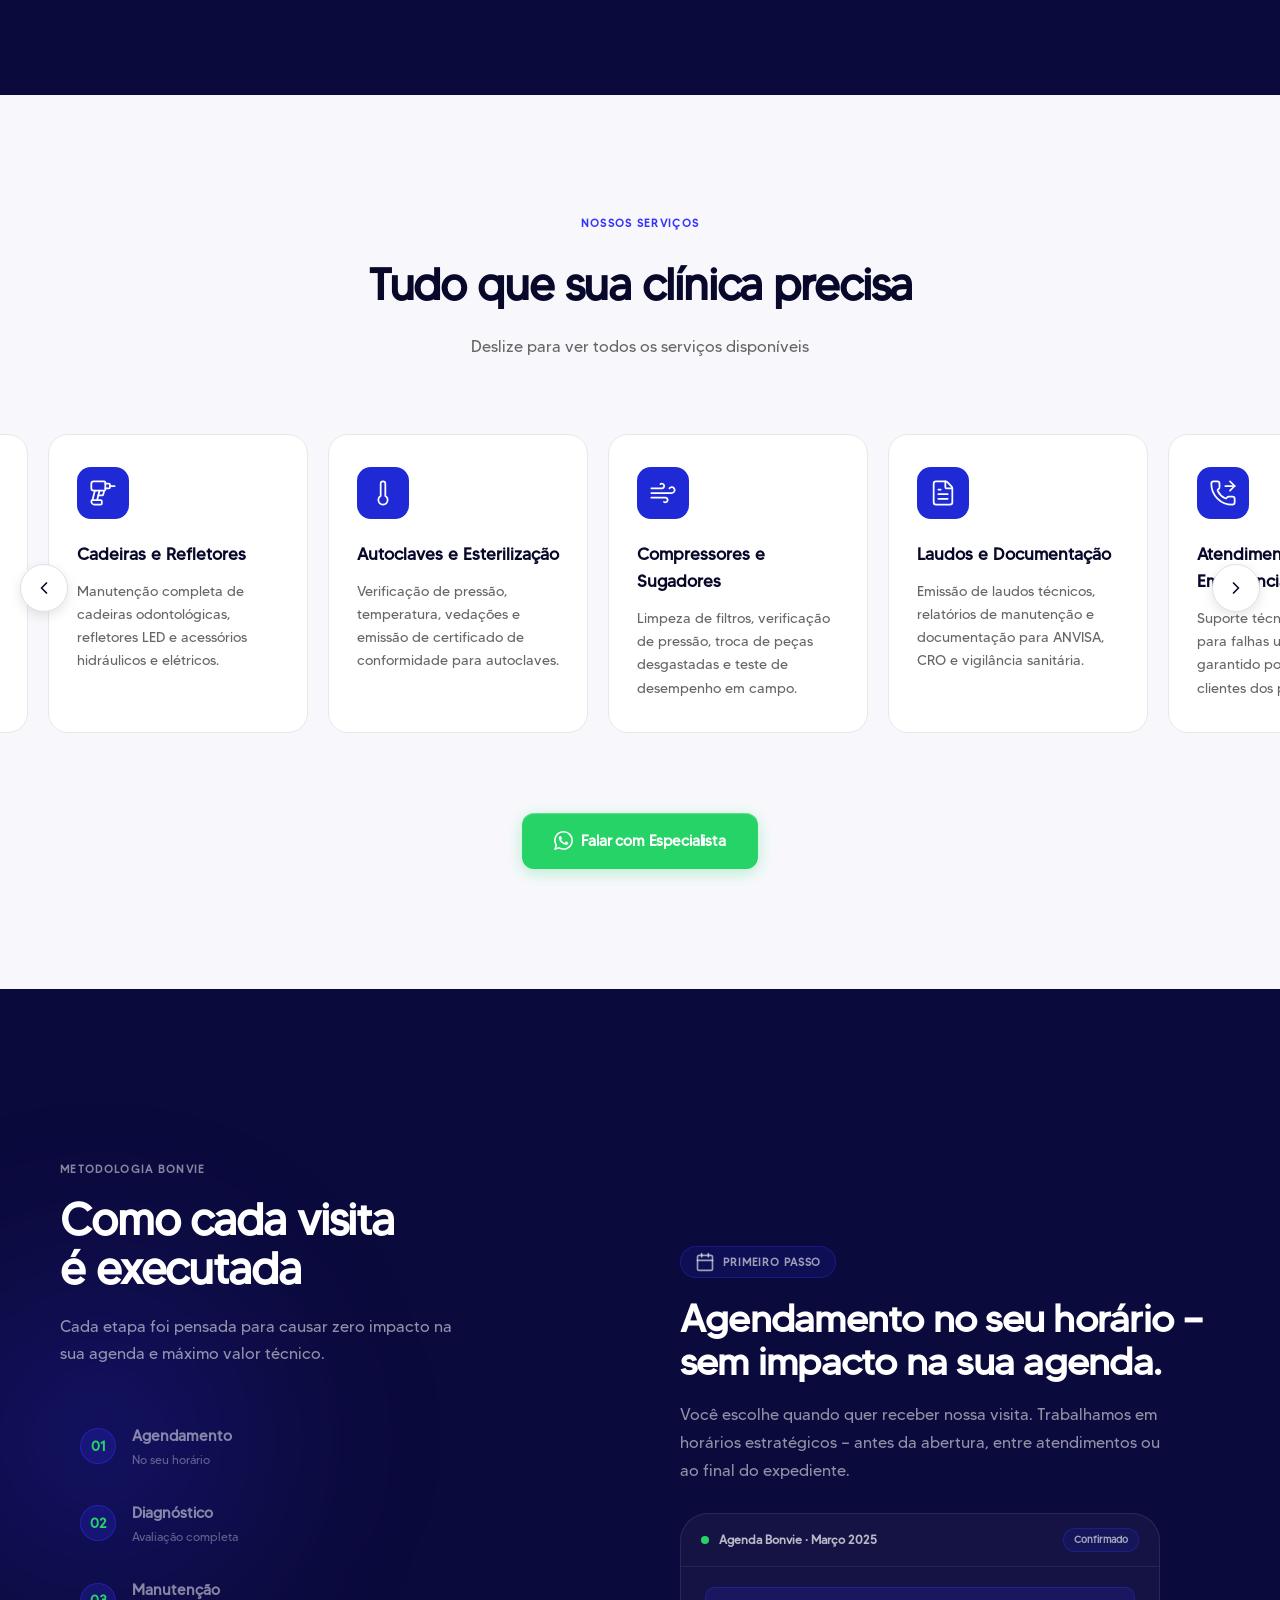
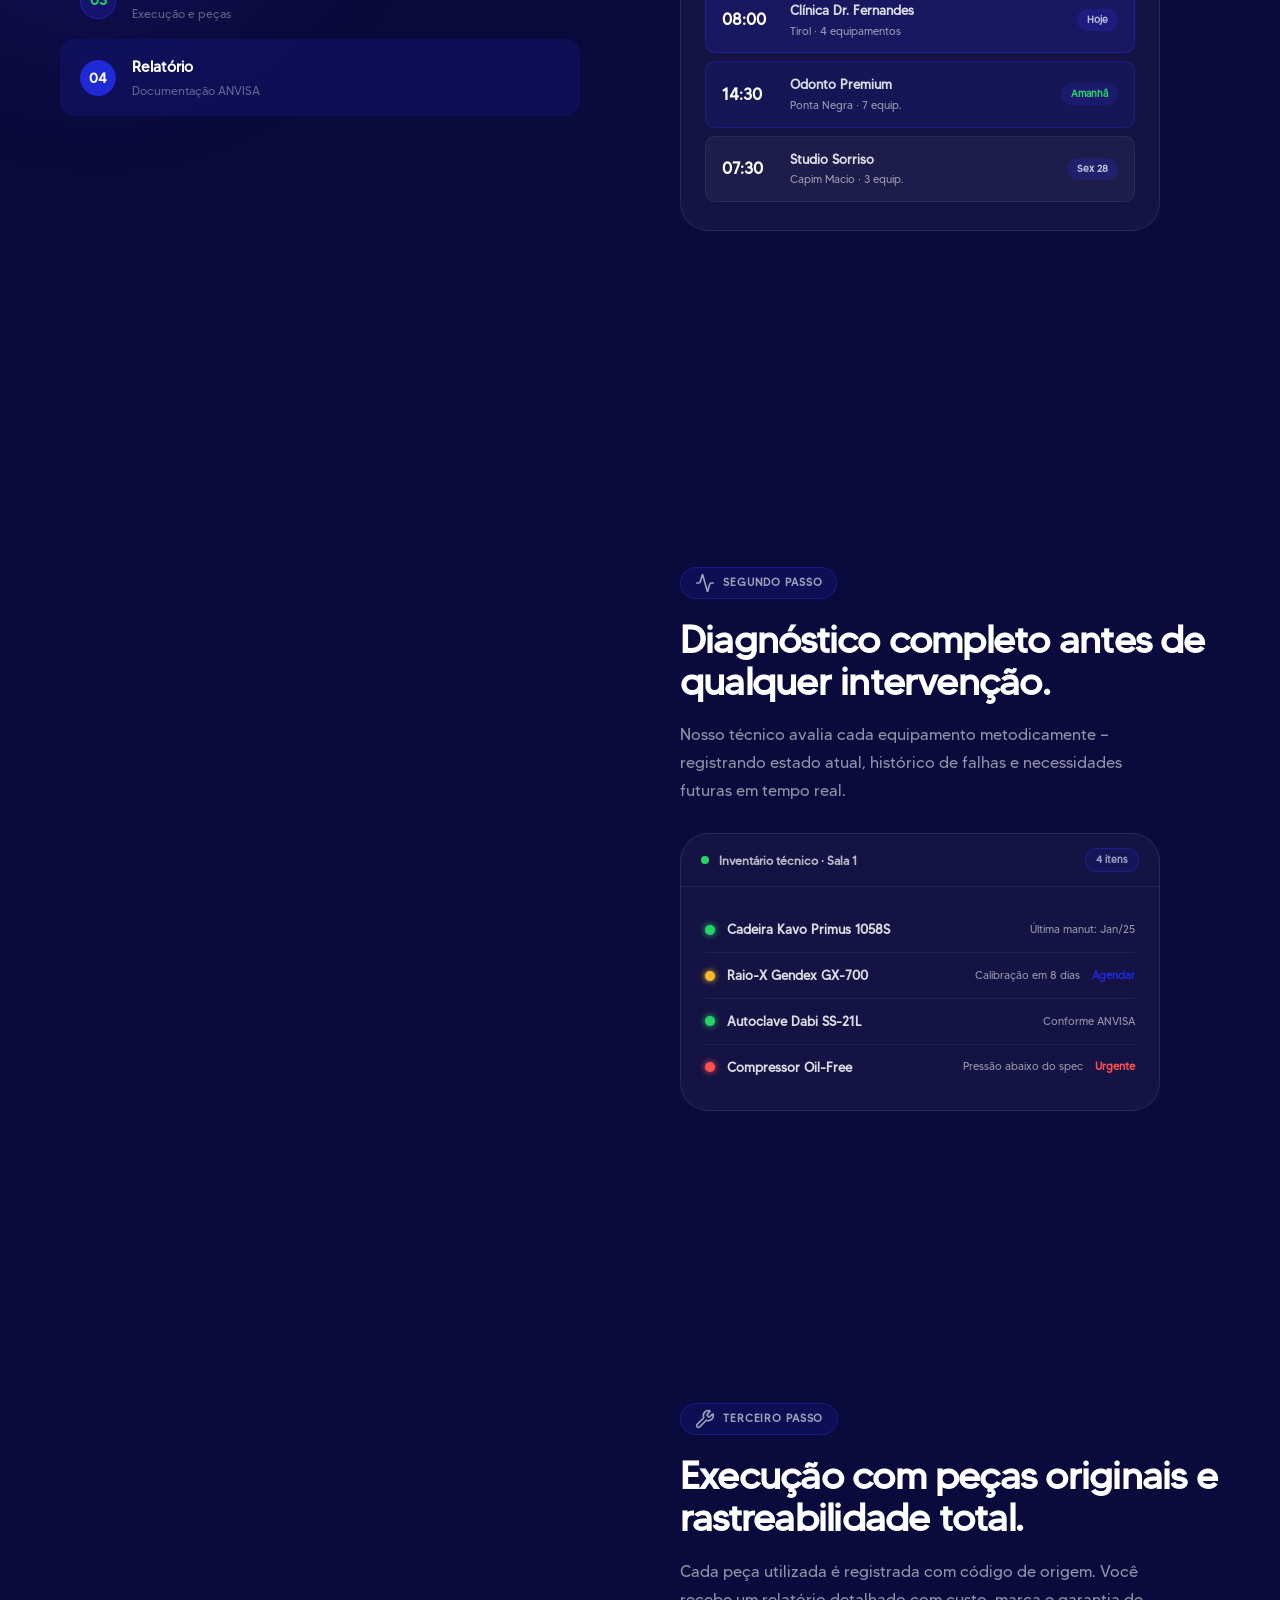
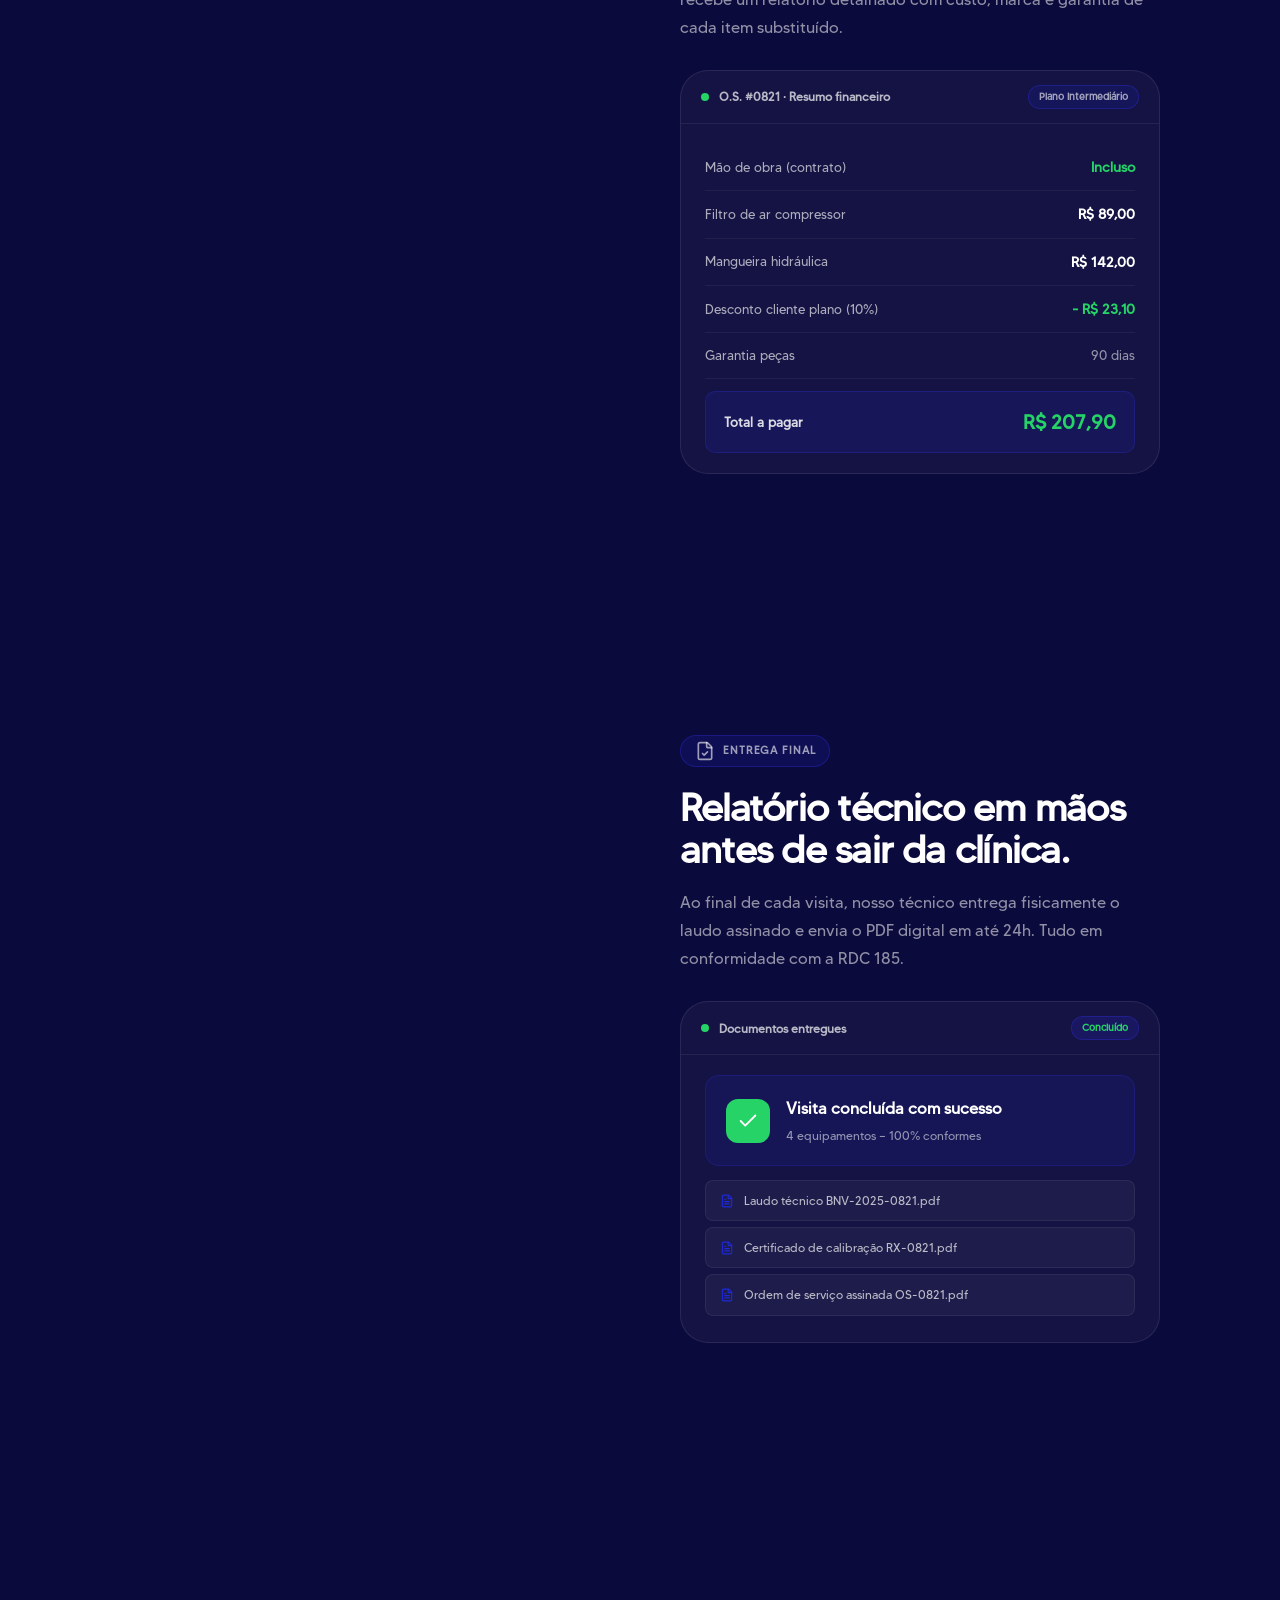
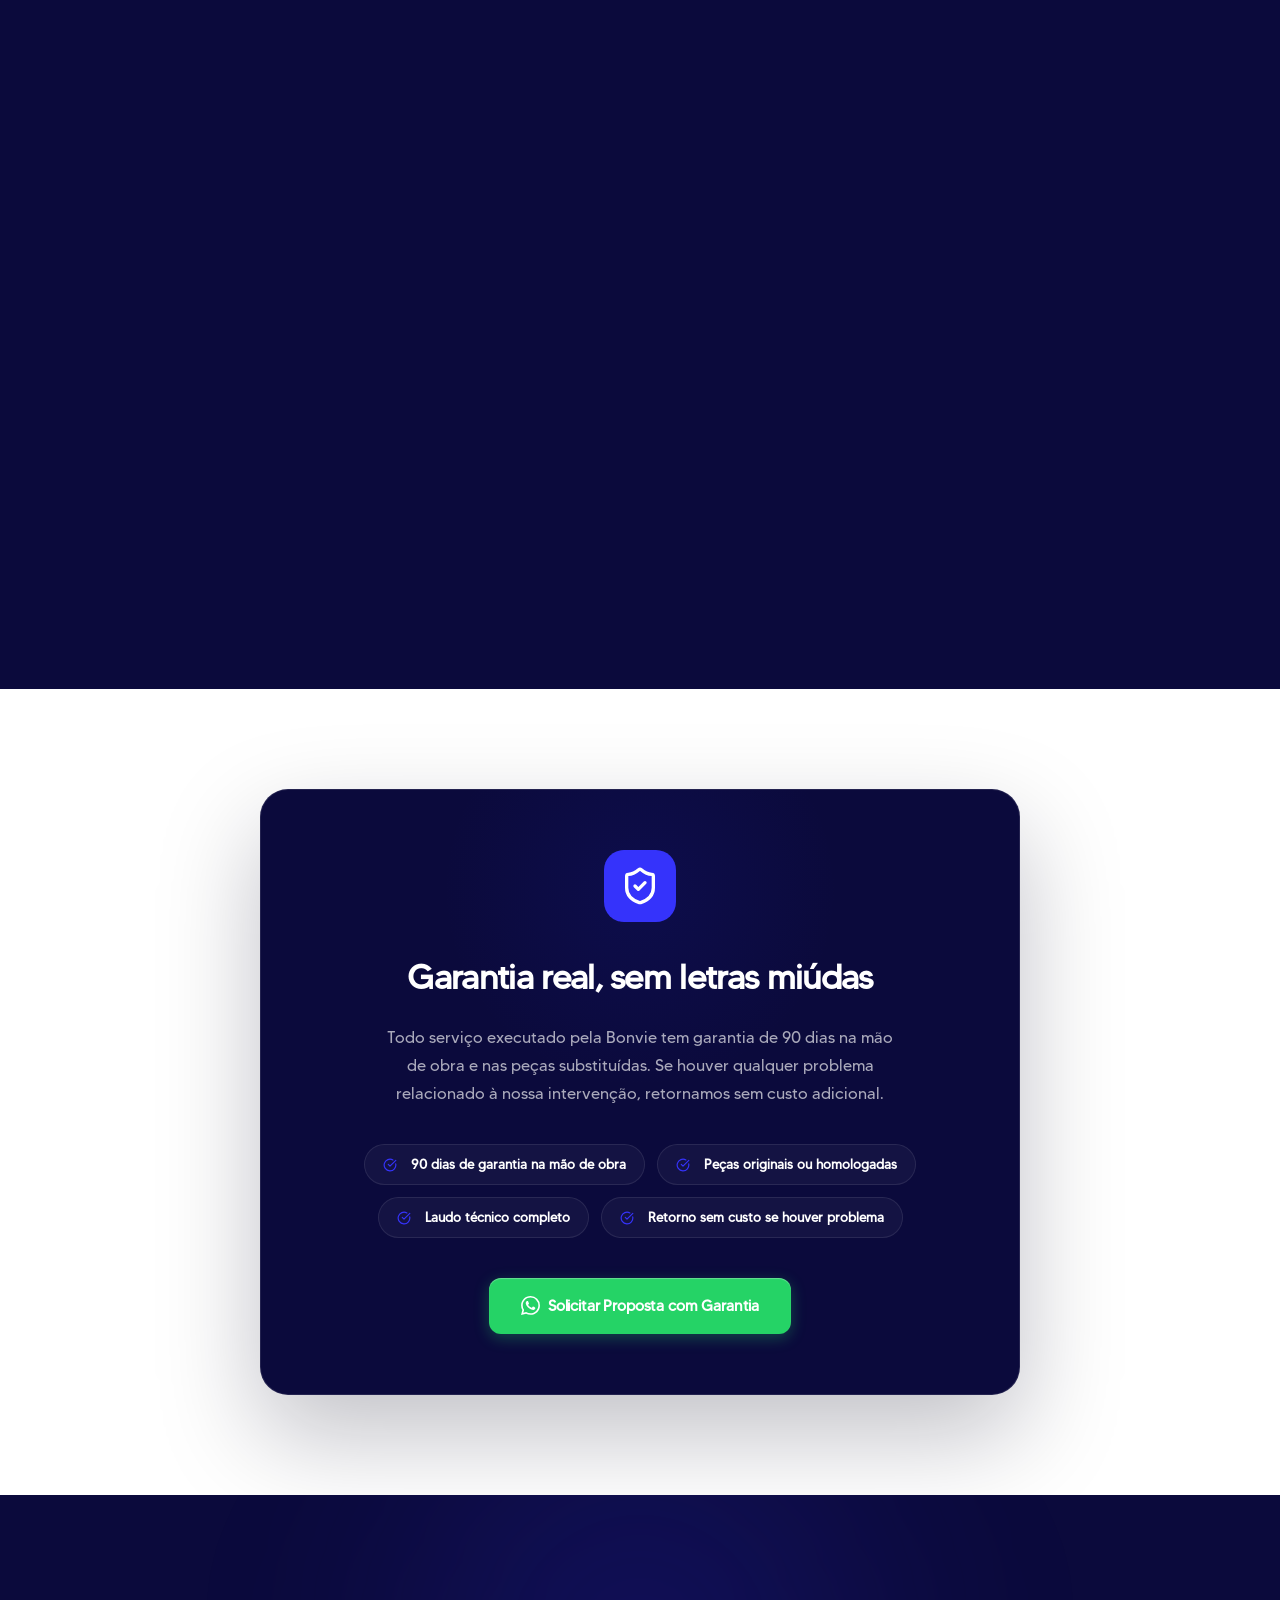
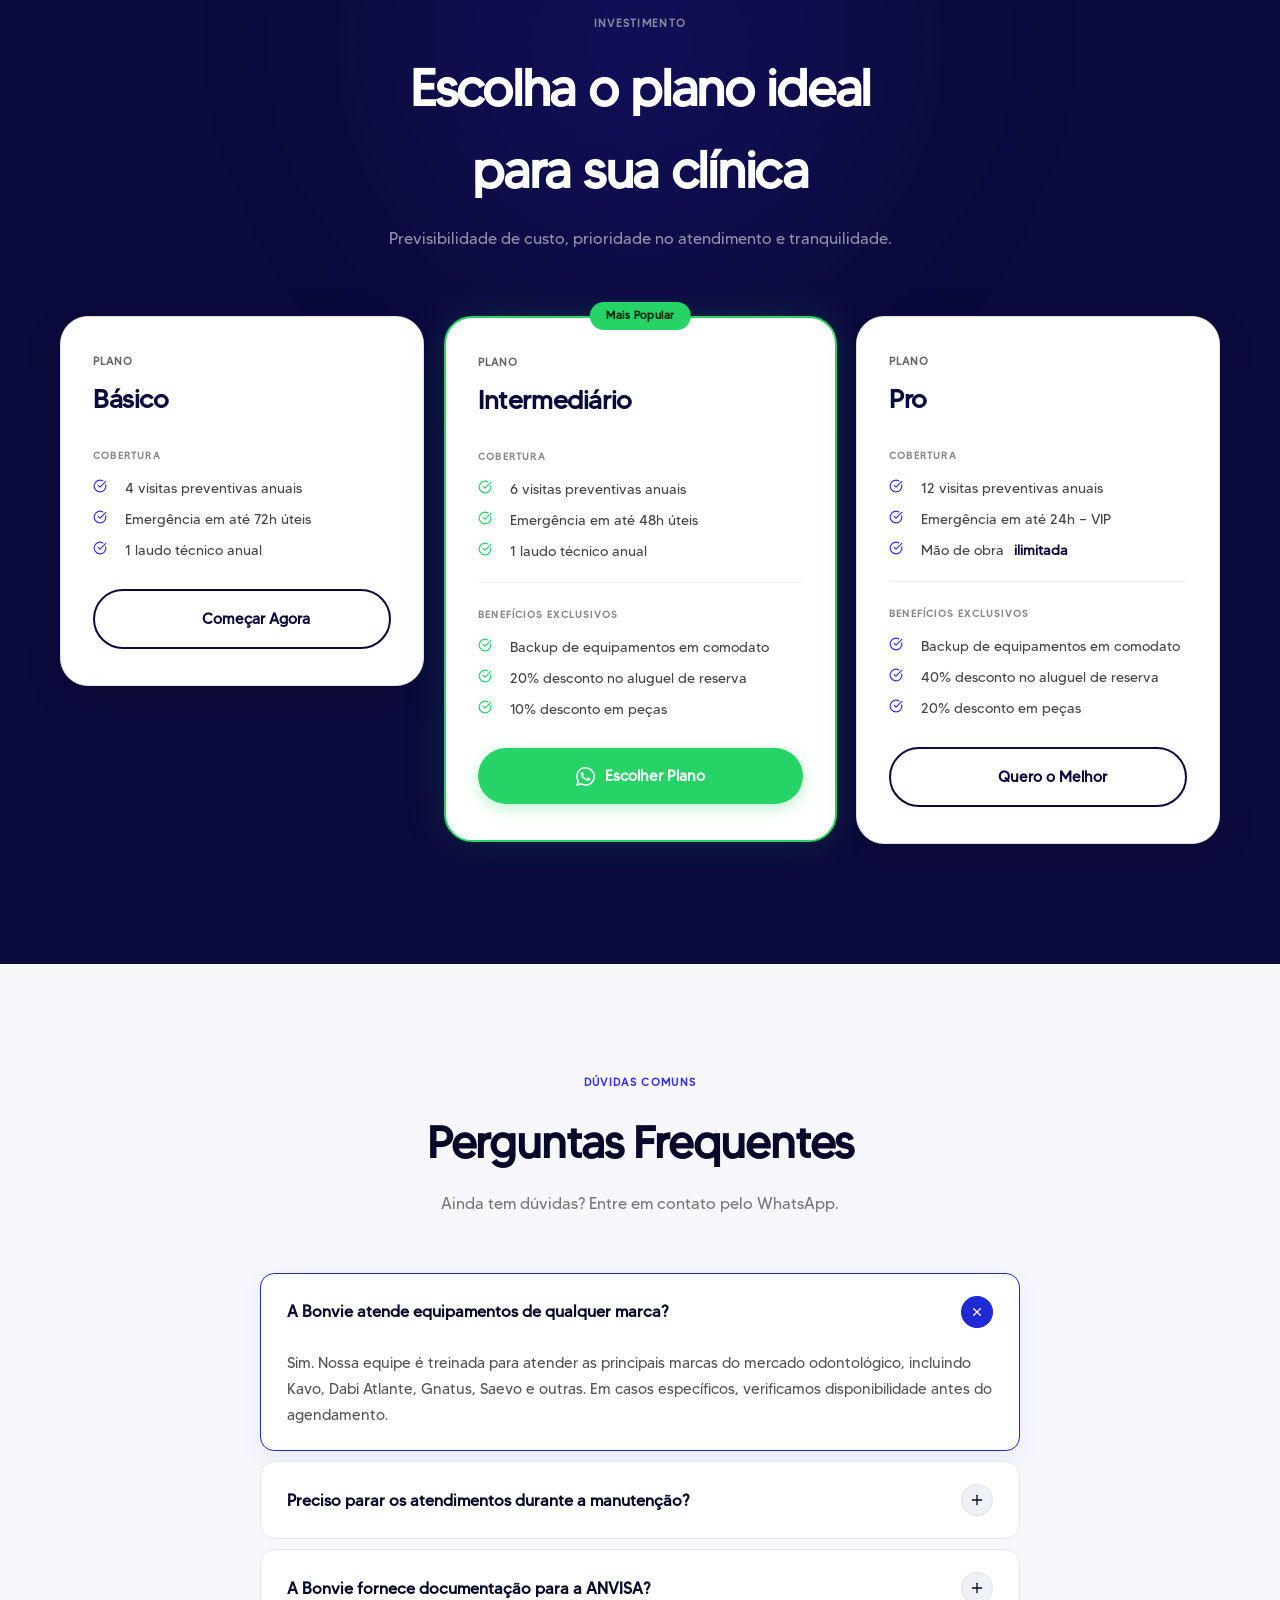
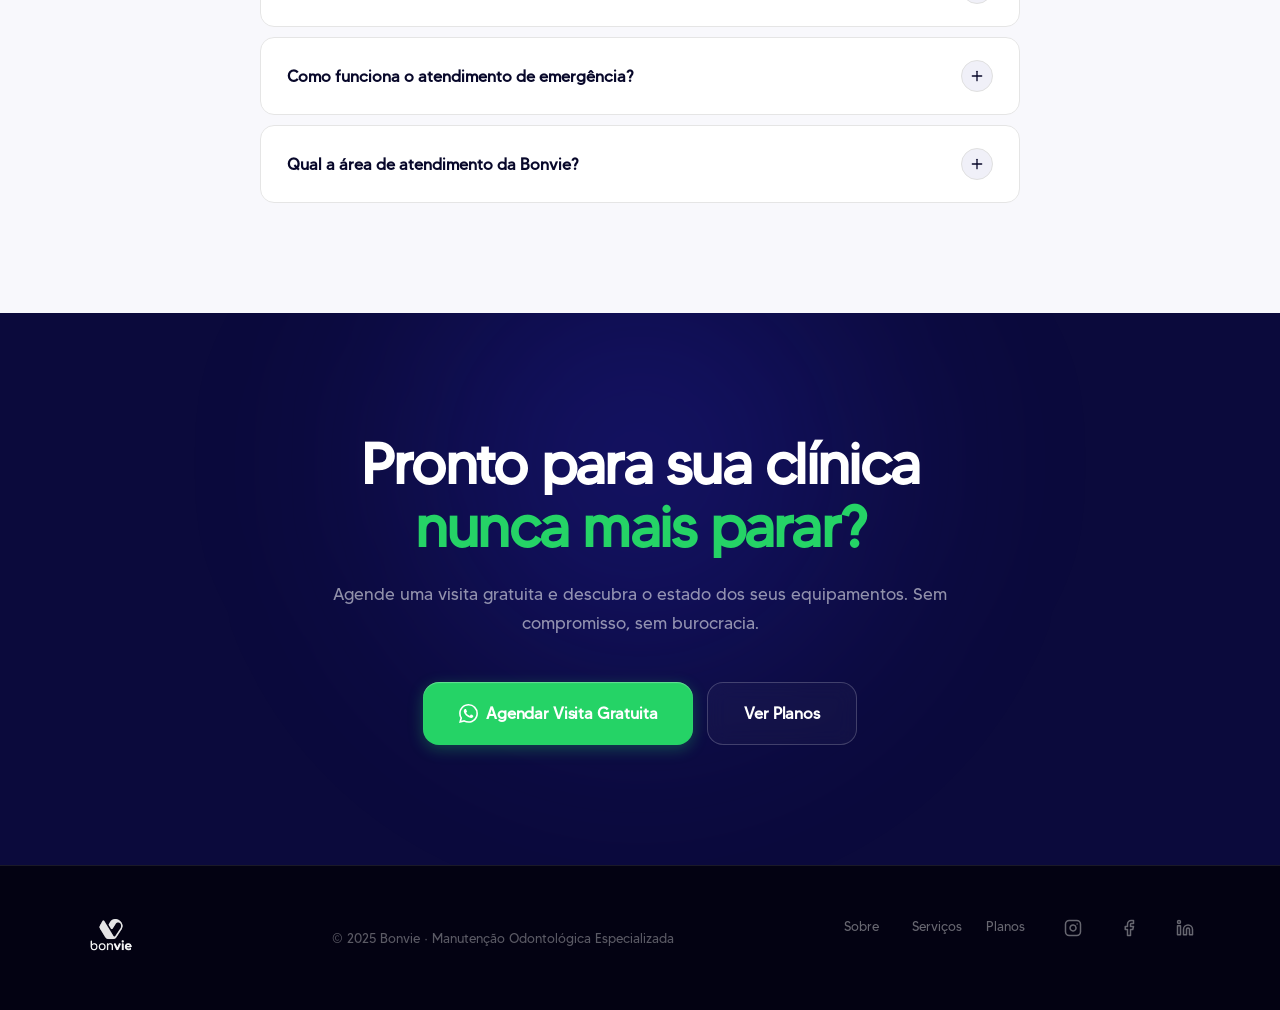
==== commit 6e16c384: "Update index.html" ====
--- a/index.html
+++ b/index.html
@@ -2763,7 +2763,7 @@
   <div class="faq-list">
     <div class="faq-item reveal delay-1 visible">
       <div class="faq-q">A Bonvie atende equipamentos de qualquer marca?<div class="faq-icon"><svg xmlns="http://www.w3.org/2000/svg" width="24" height="24" viewBox="0 0 24 24" fill="none" stroke="currentColor" stroke-width="2" stroke-linecap="round" stroke-linejoin="round" data-lucide="plus" aria-hidden="true" class="lucide lucide-plus"><path d="M5 12h14"></path><path d="M12 5v14"></path></svg></div></div>
-      <div class="faq-a" style=""><div class="faq-a-inner">Sim. Nossa equipe é treinada para atender as principais marcas do mercado odontológico, incluindo Kavo, Dabi Atlante, Gnatus, Saevo e outras. Em casos específicos, verificamos disponibilidade antes do agendamento.</div></div>
+      <div class="faq-a"><div class="faq-a-inner">Sim. Nossa equipe é treinada para atender as principais marcas do mercado odontológico, incluindo Kavo, Dabi Atlante, Gnatus, Saevo e outras. Em casos específicos, verificamos disponibilidade antes do agendamento.</div></div>
     </div>
     <div class="faq-item reveal delay-2 visible">
       <div class="faq-q">Preciso parar os atendimentos durante a manutenção?<div class="faq-icon"><svg xmlns="http://www.w3.org/2000/svg" width="24" height="24" viewBox="0 0 24 24" fill="none" stroke="currentColor" stroke-width="2" stroke-linecap="round" stroke-linejoin="round" data-lucide="plus" aria-hidden="true" class="lucide lucide-plus"><path d="M5 12h14"></path><path d="M12 5v14"></path></svg></div></div>
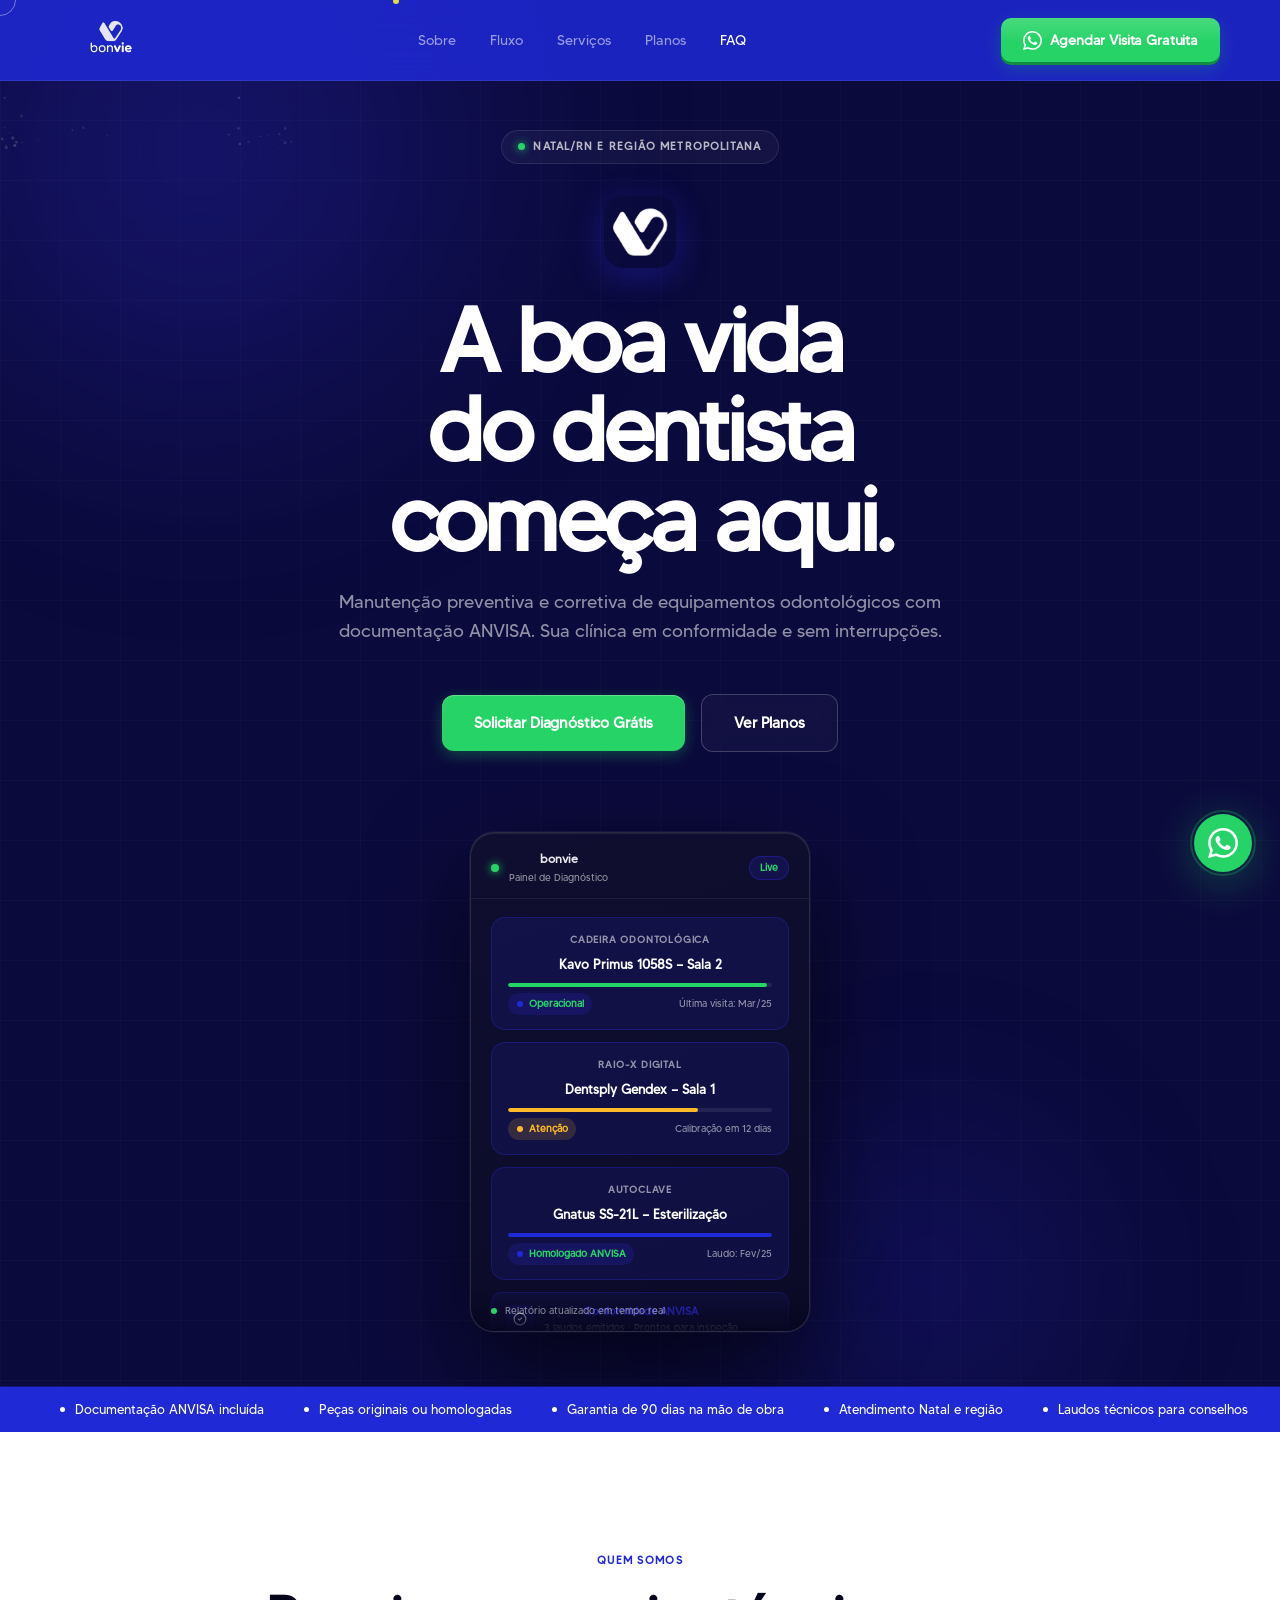
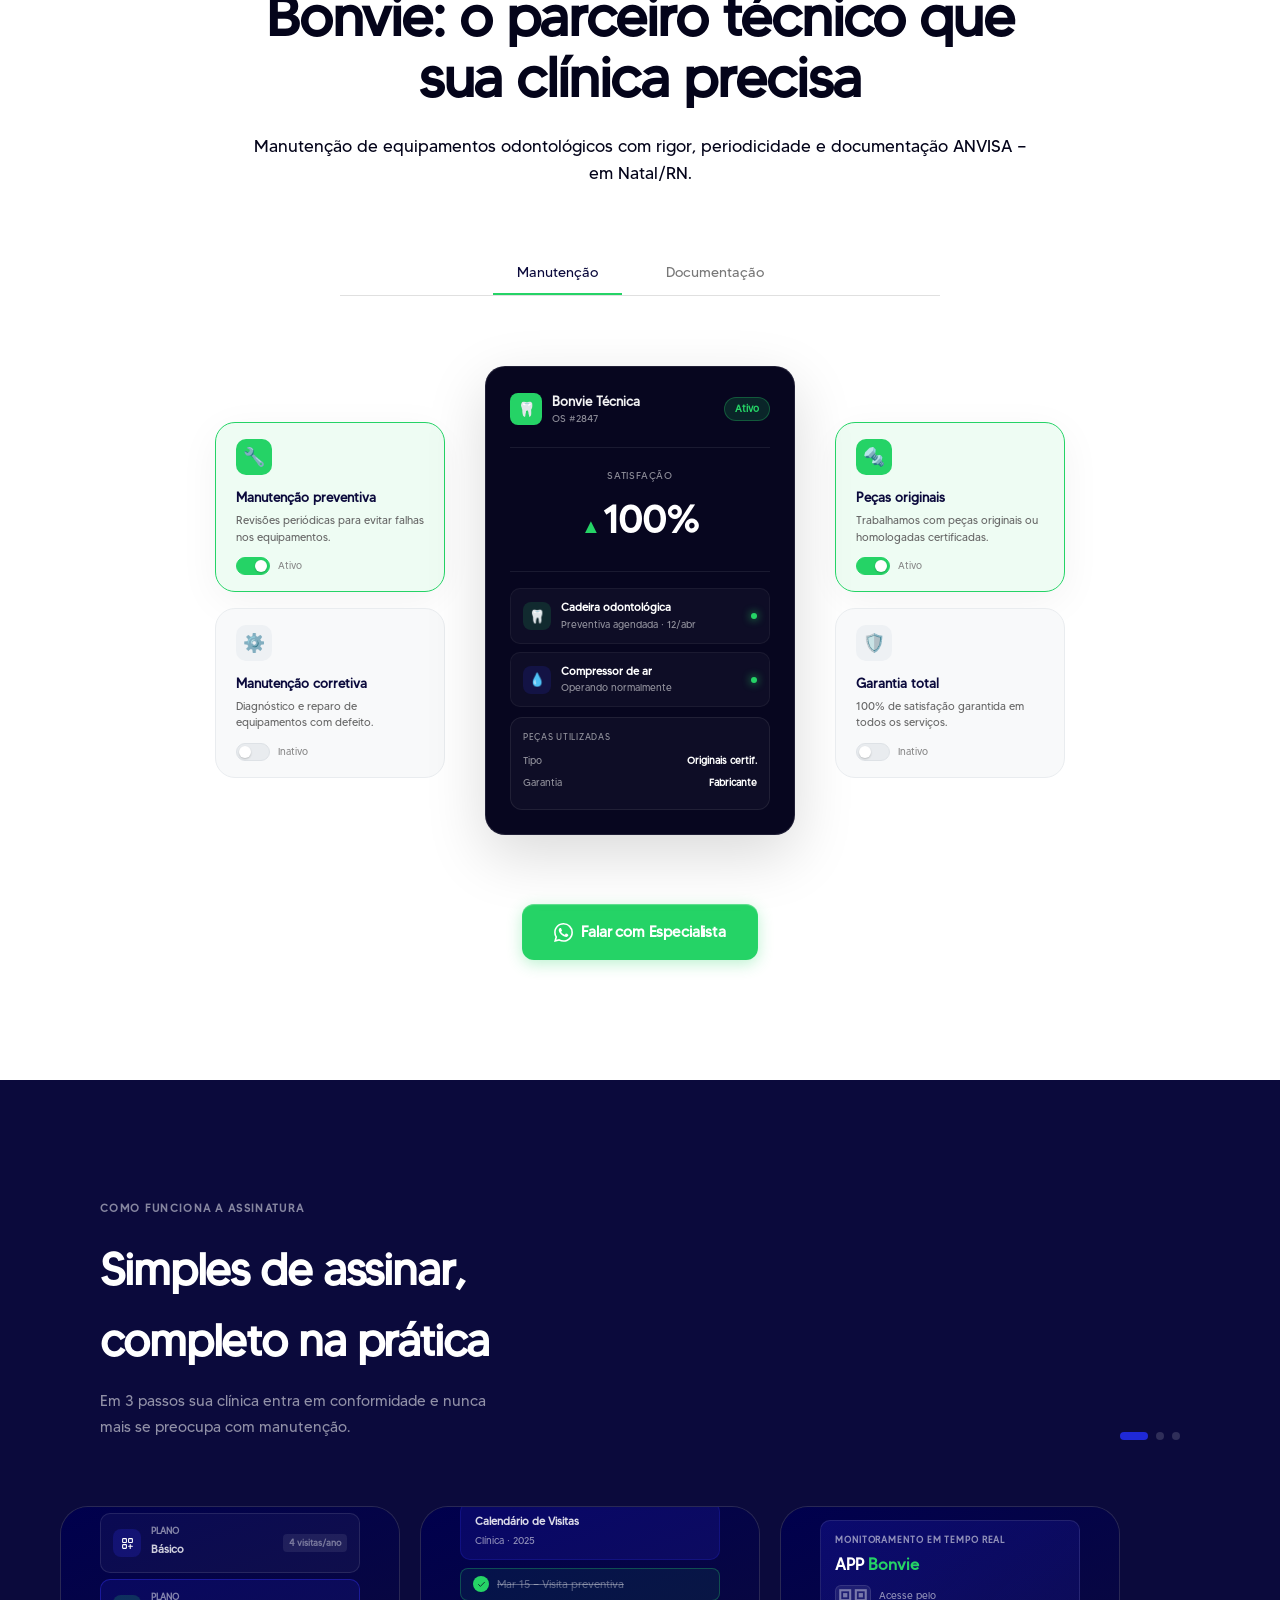
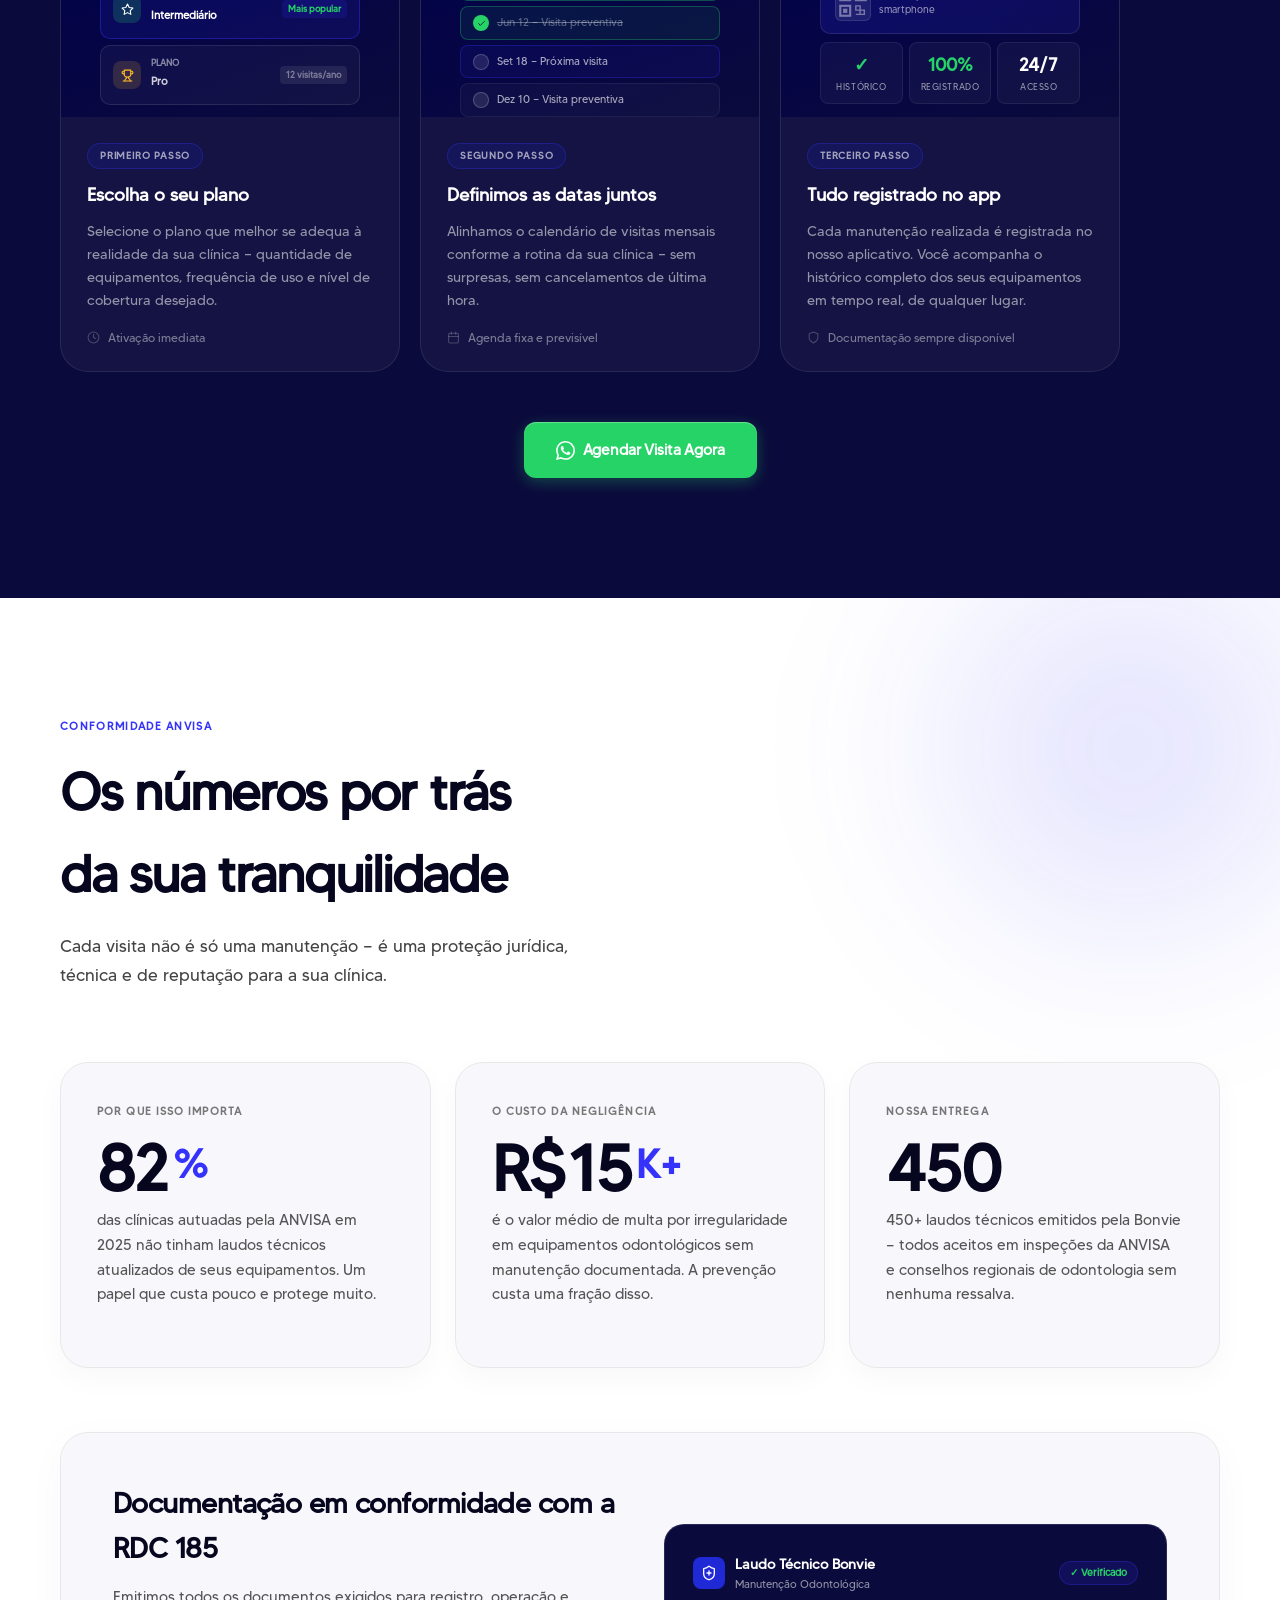
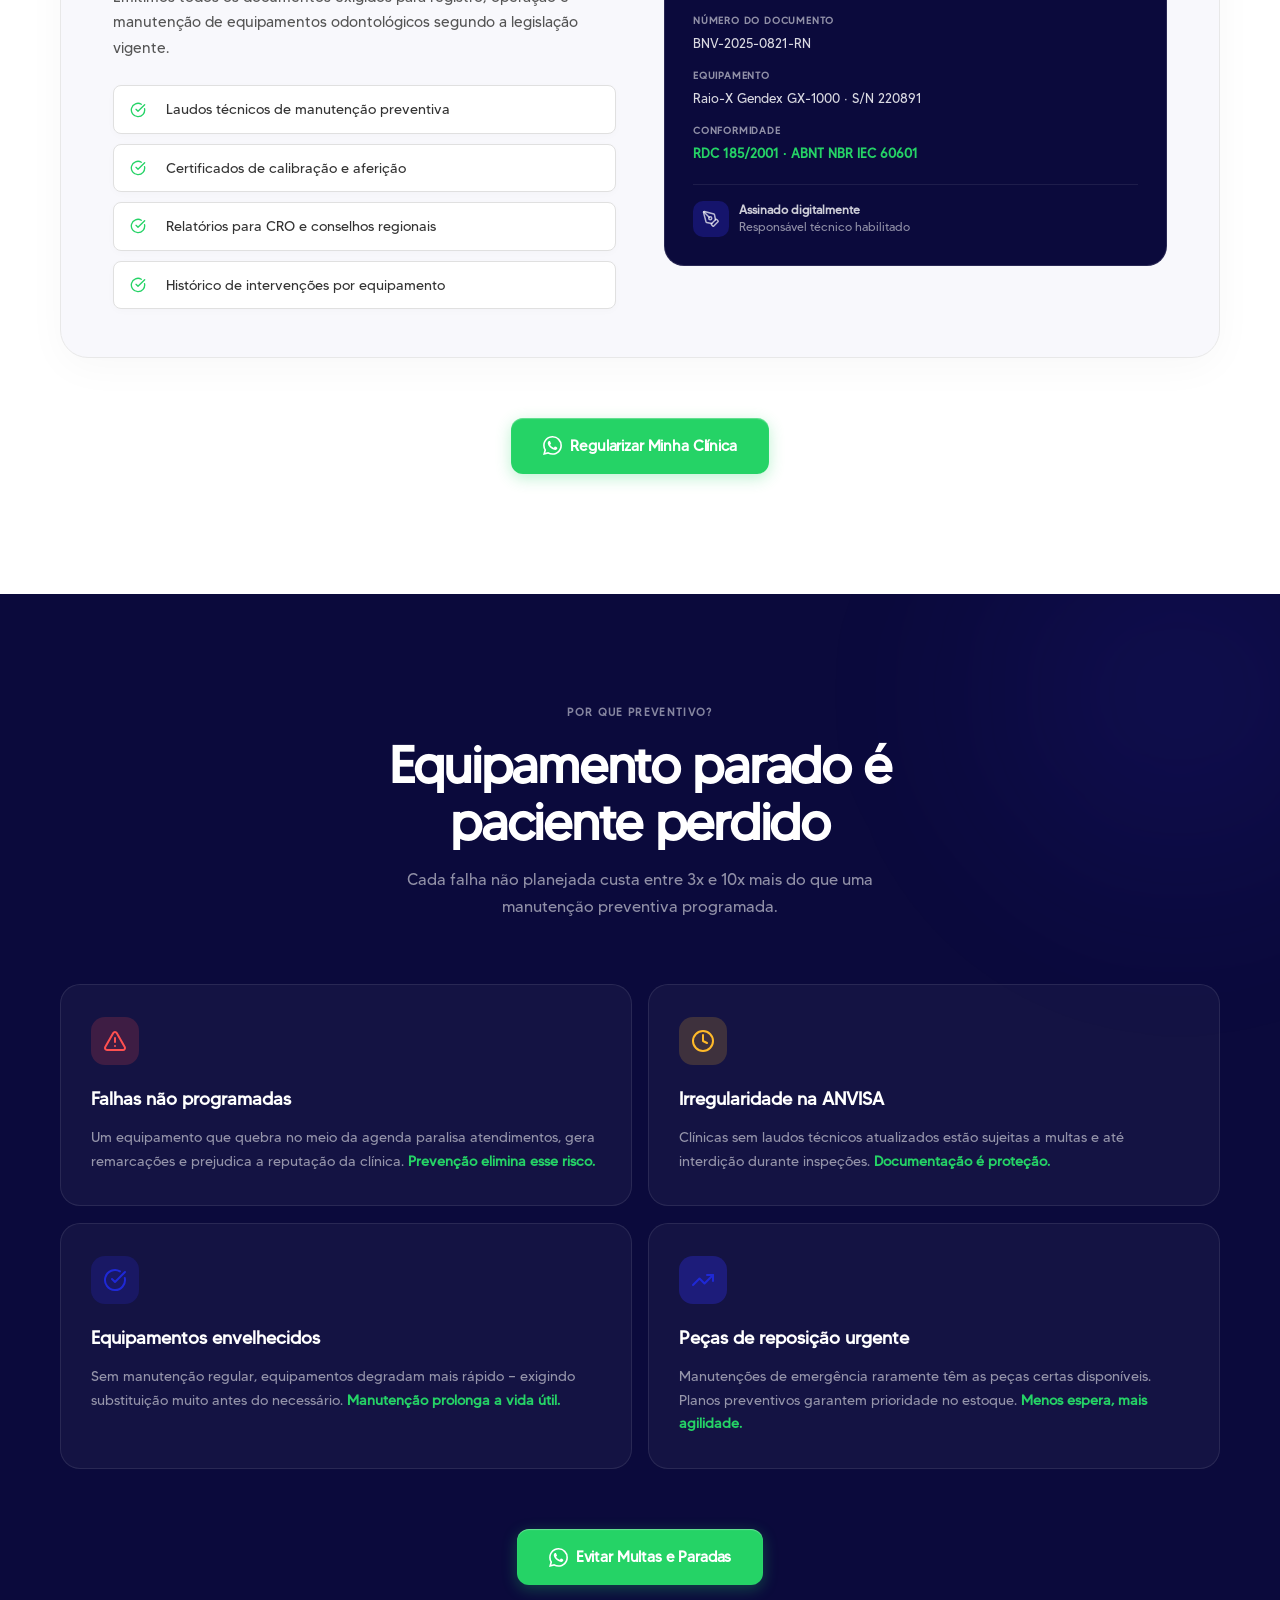
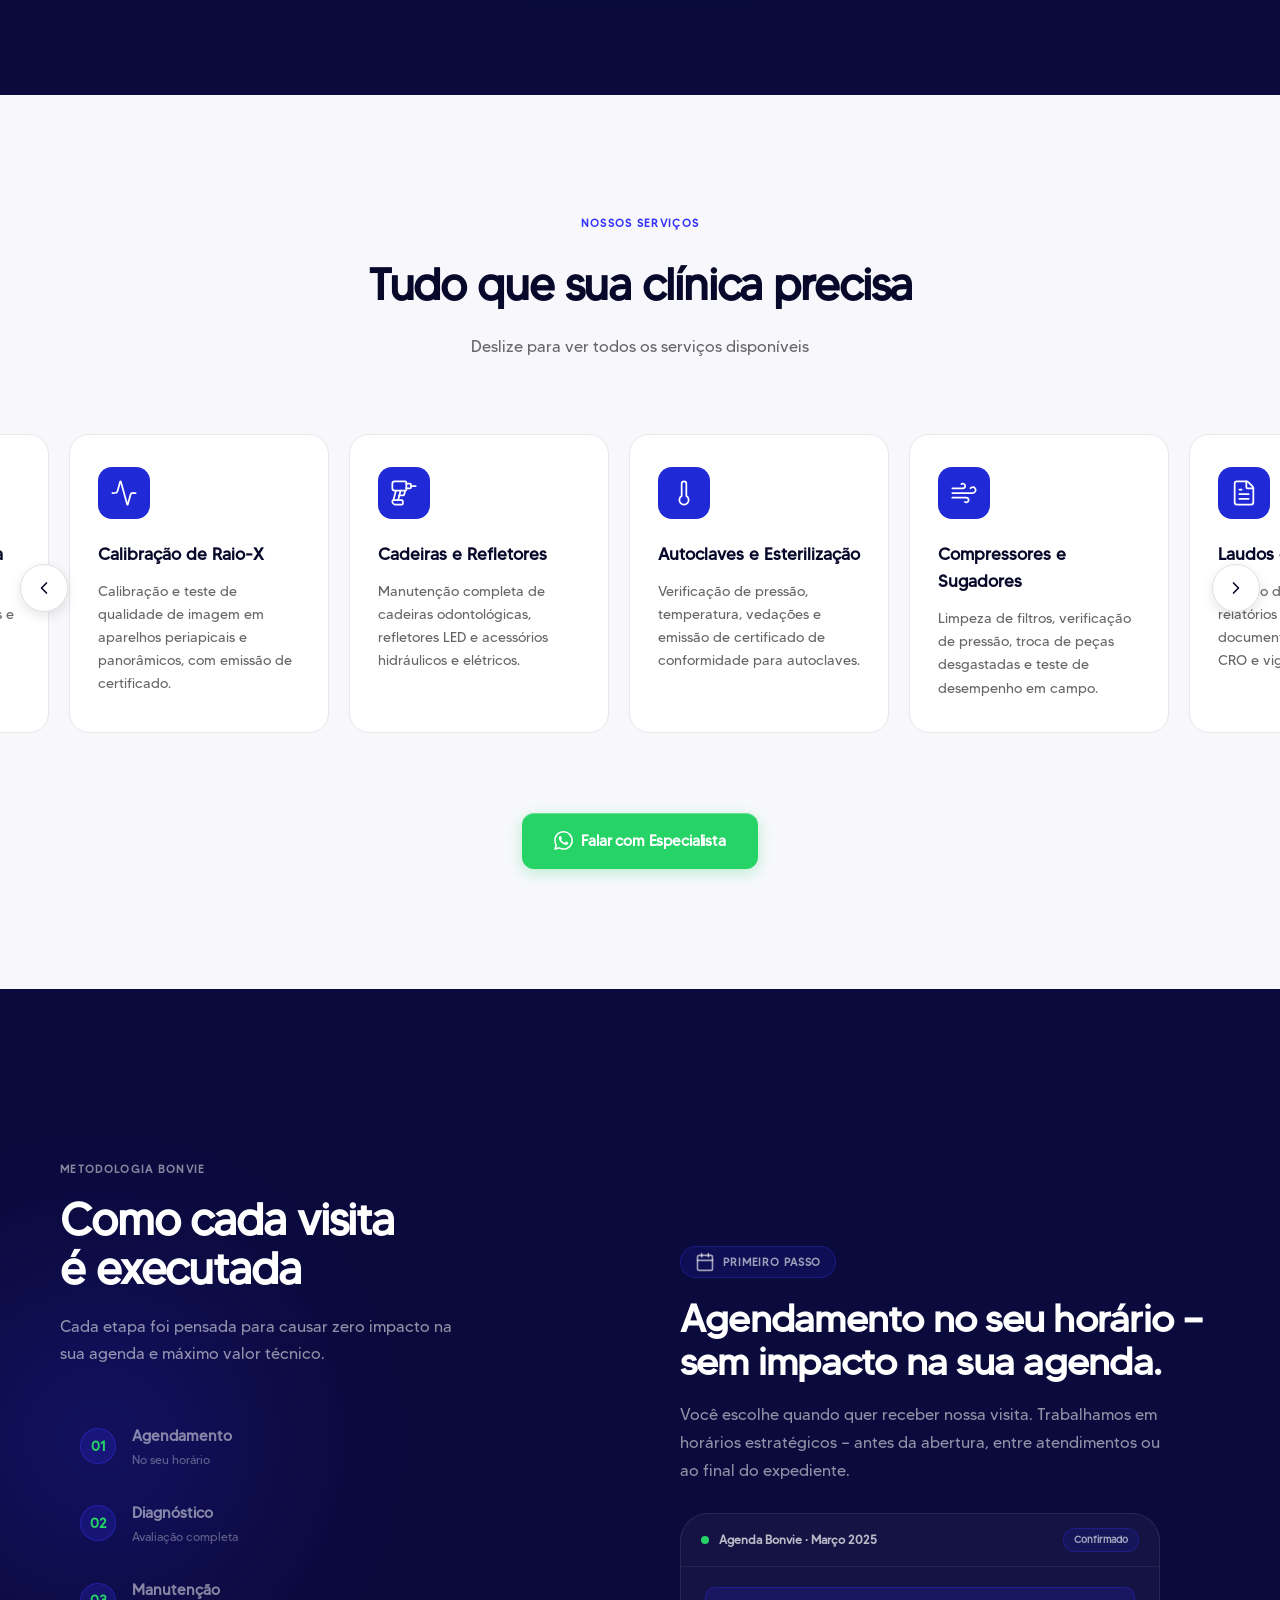
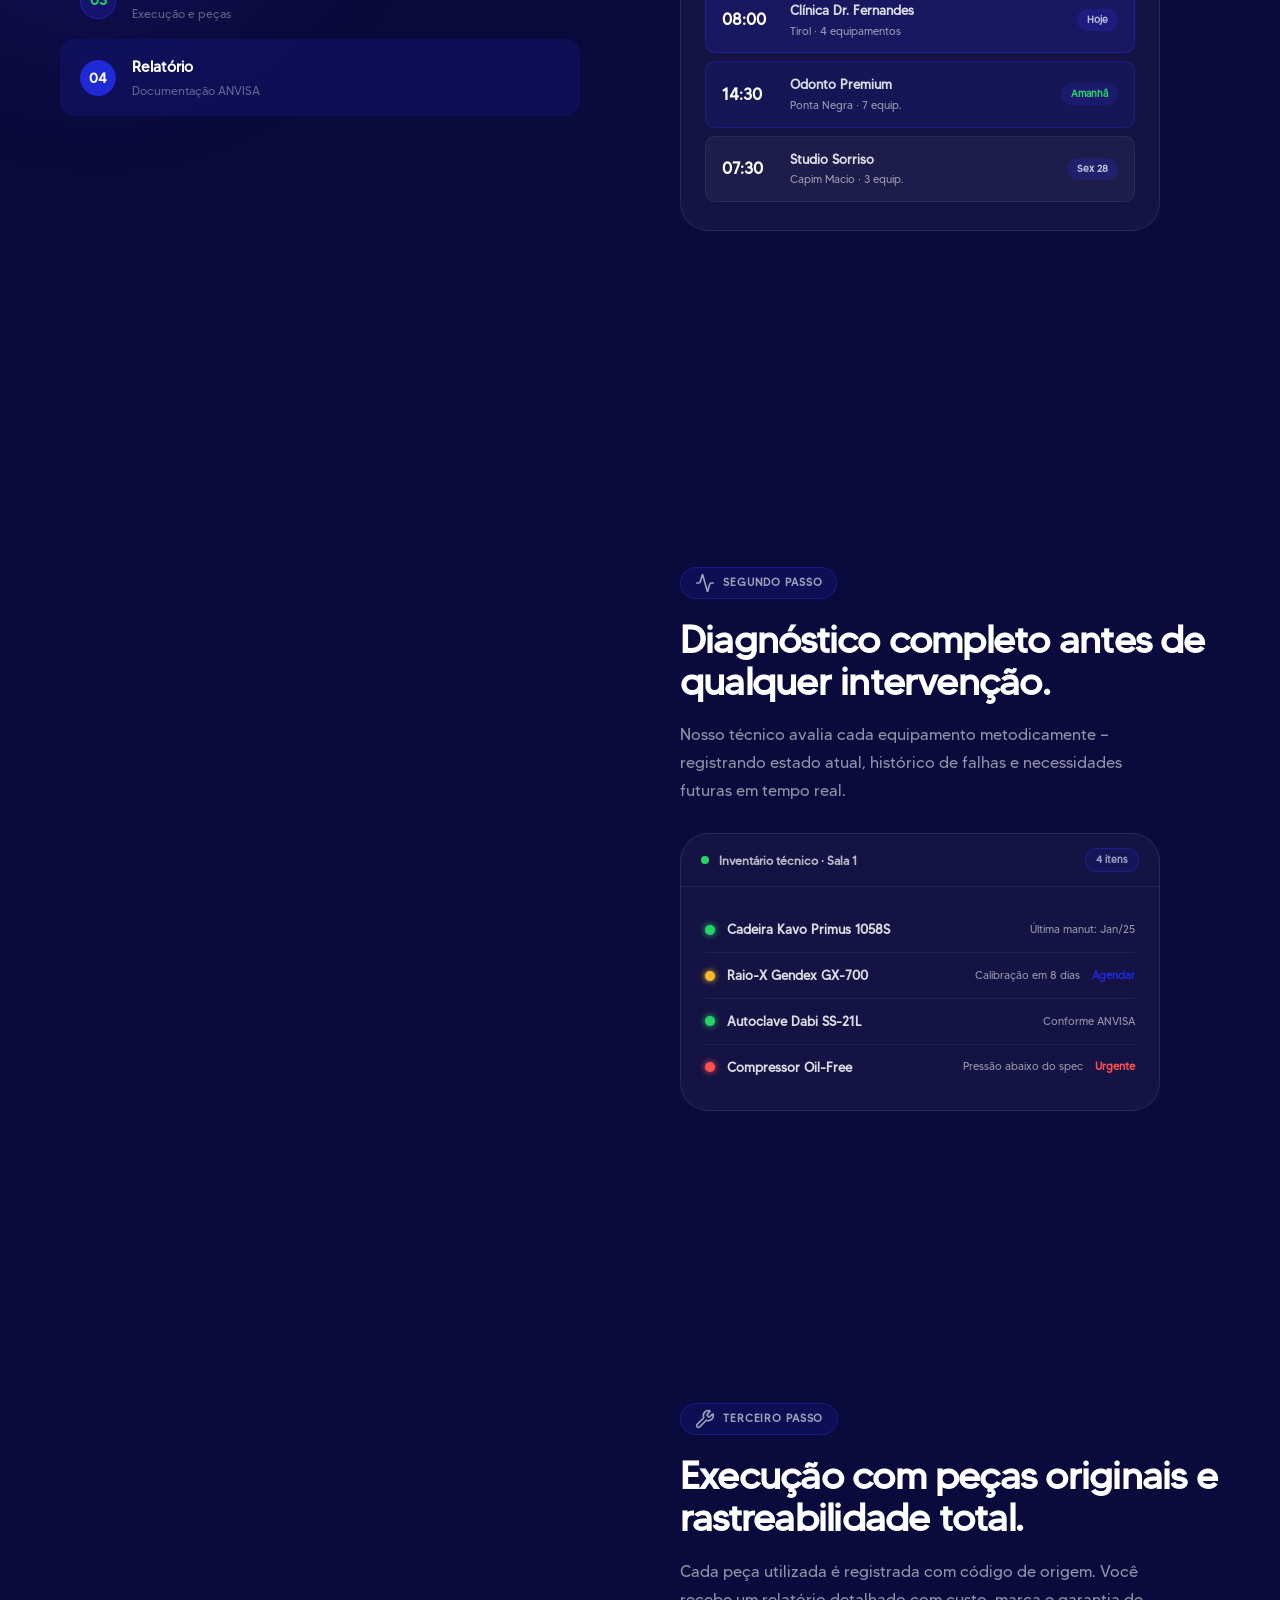
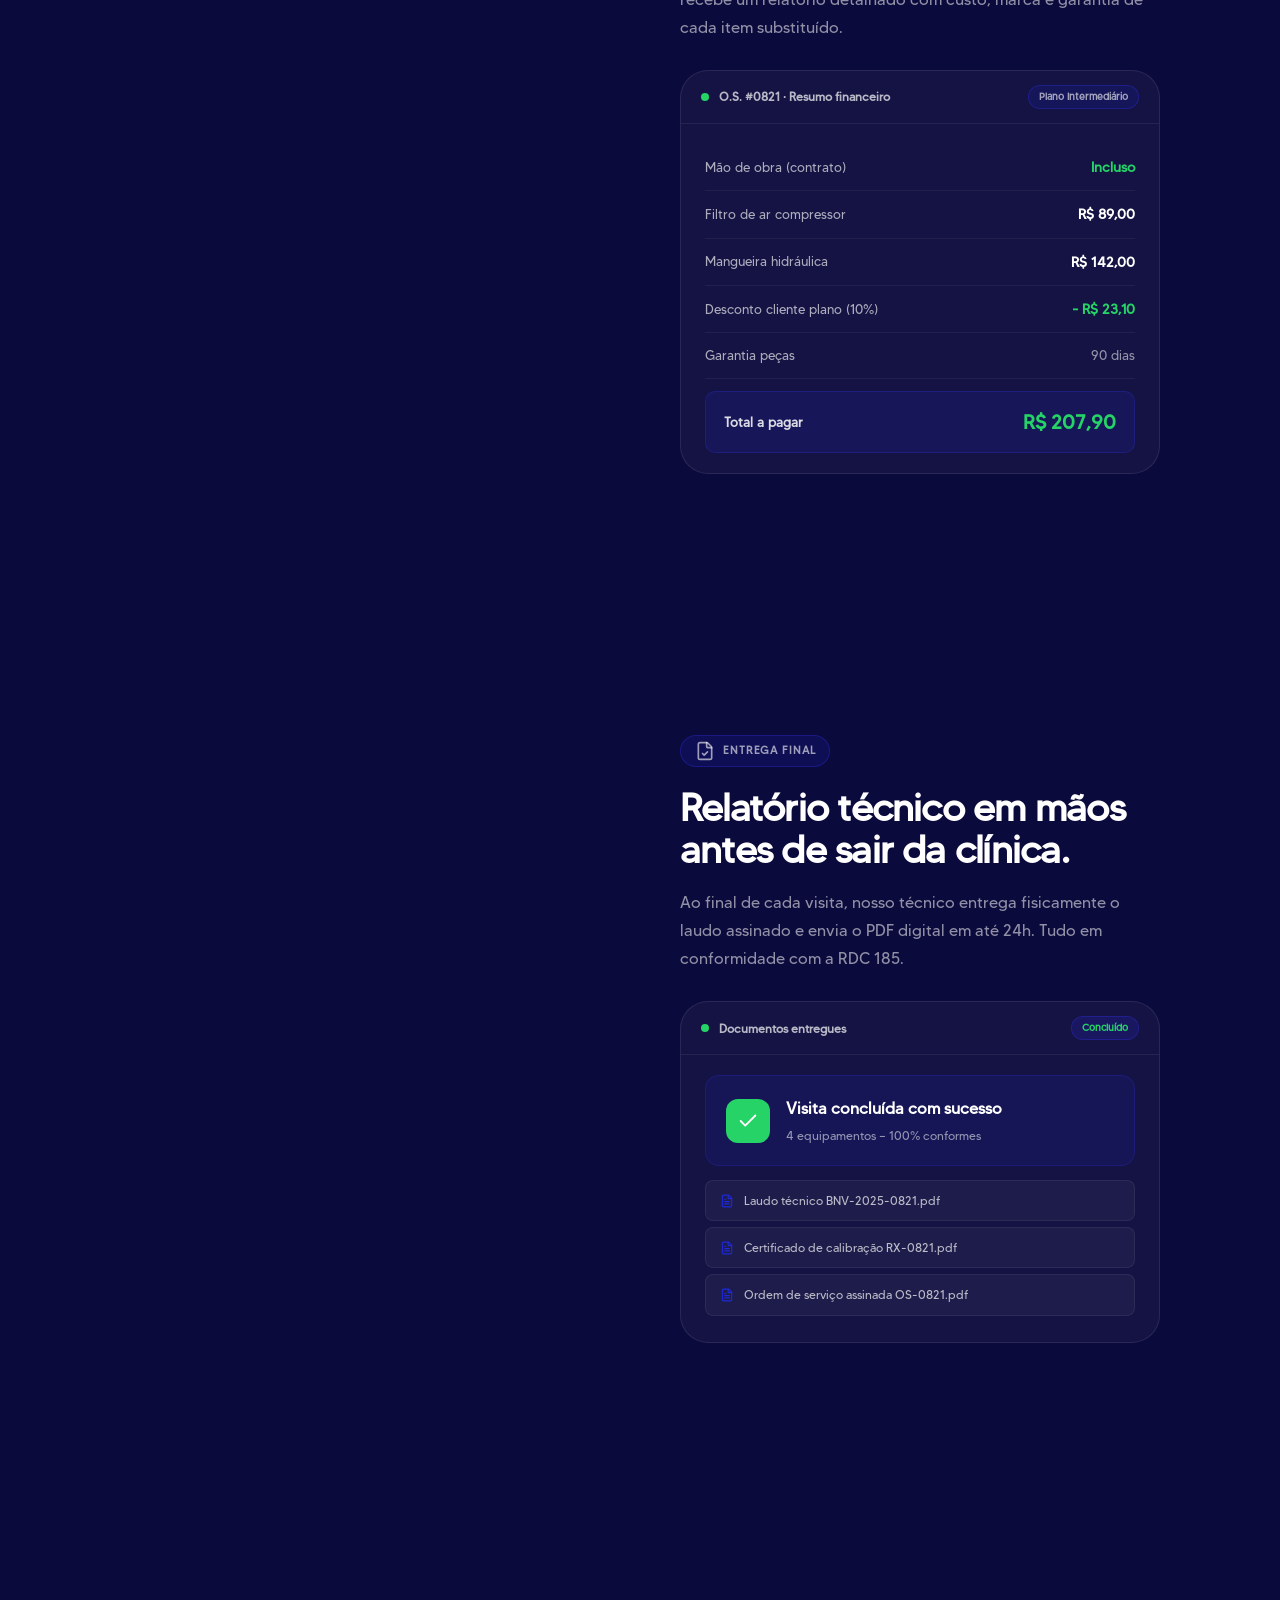
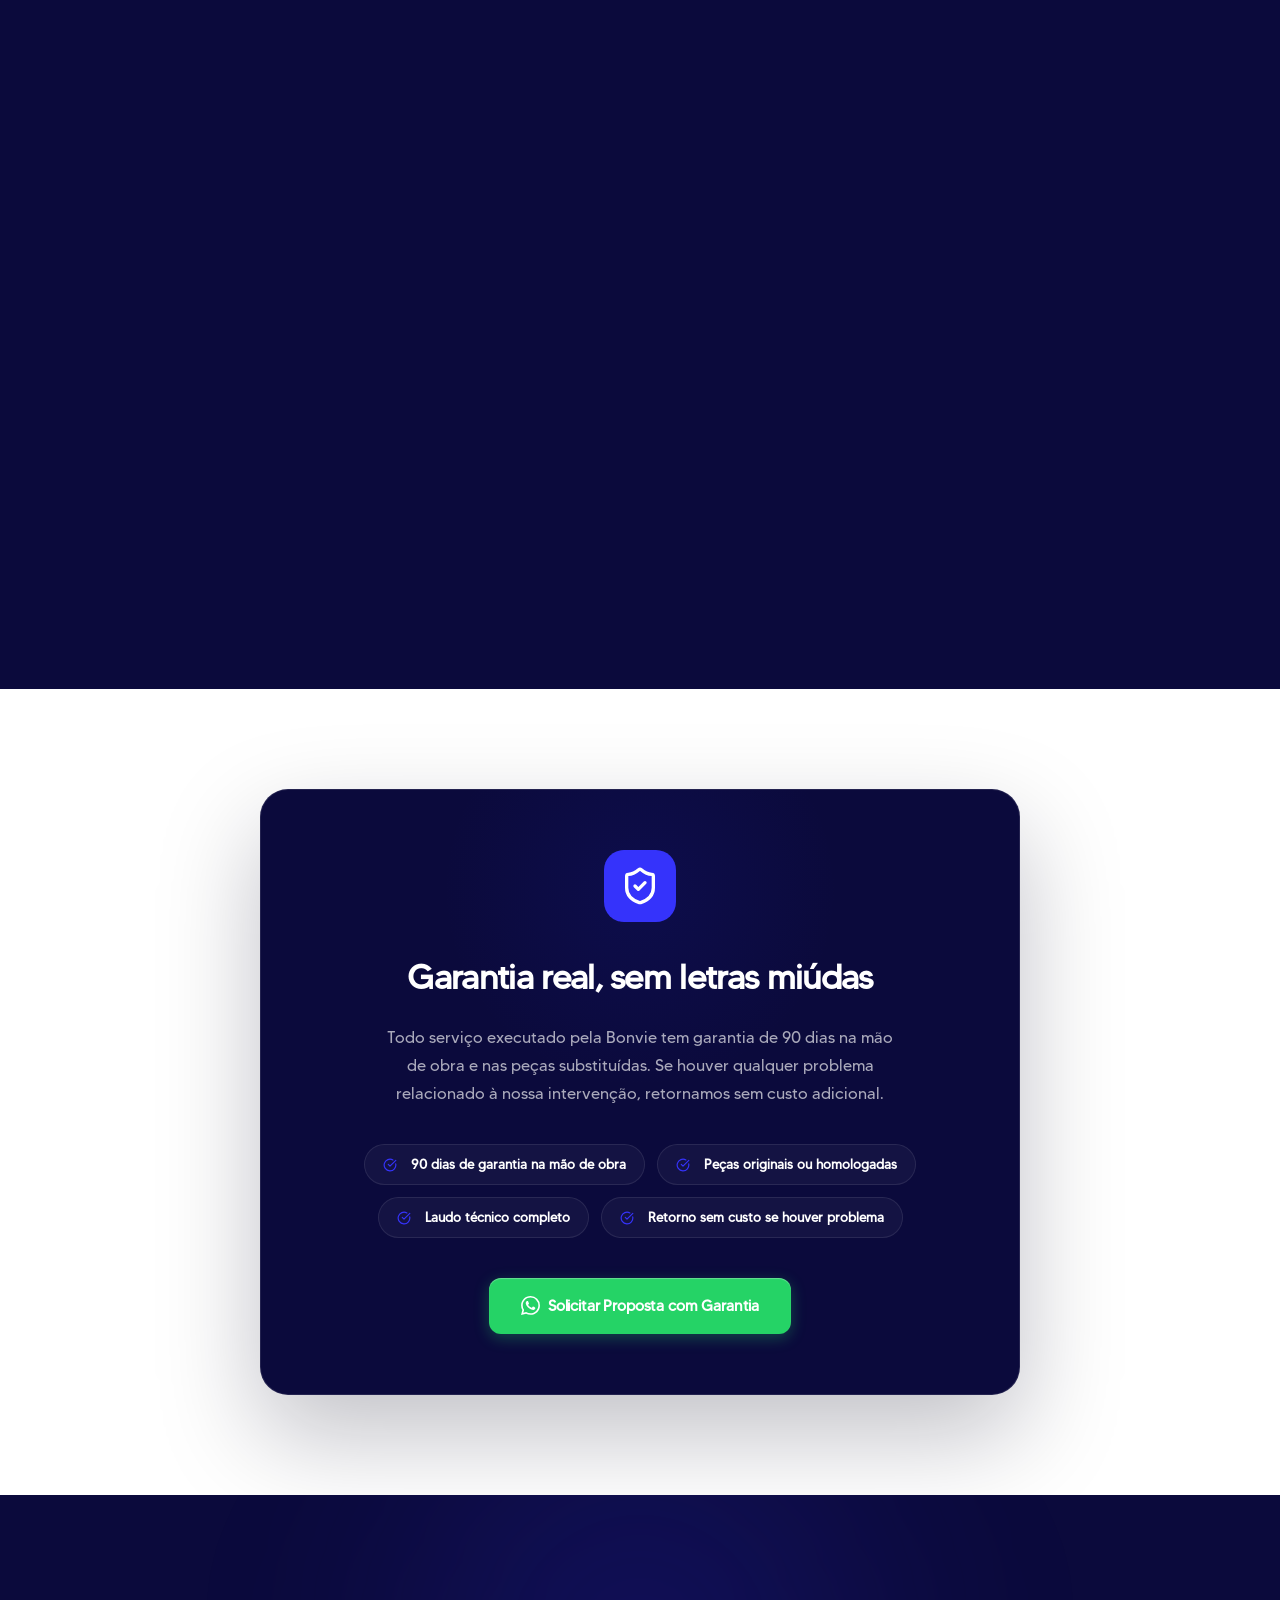
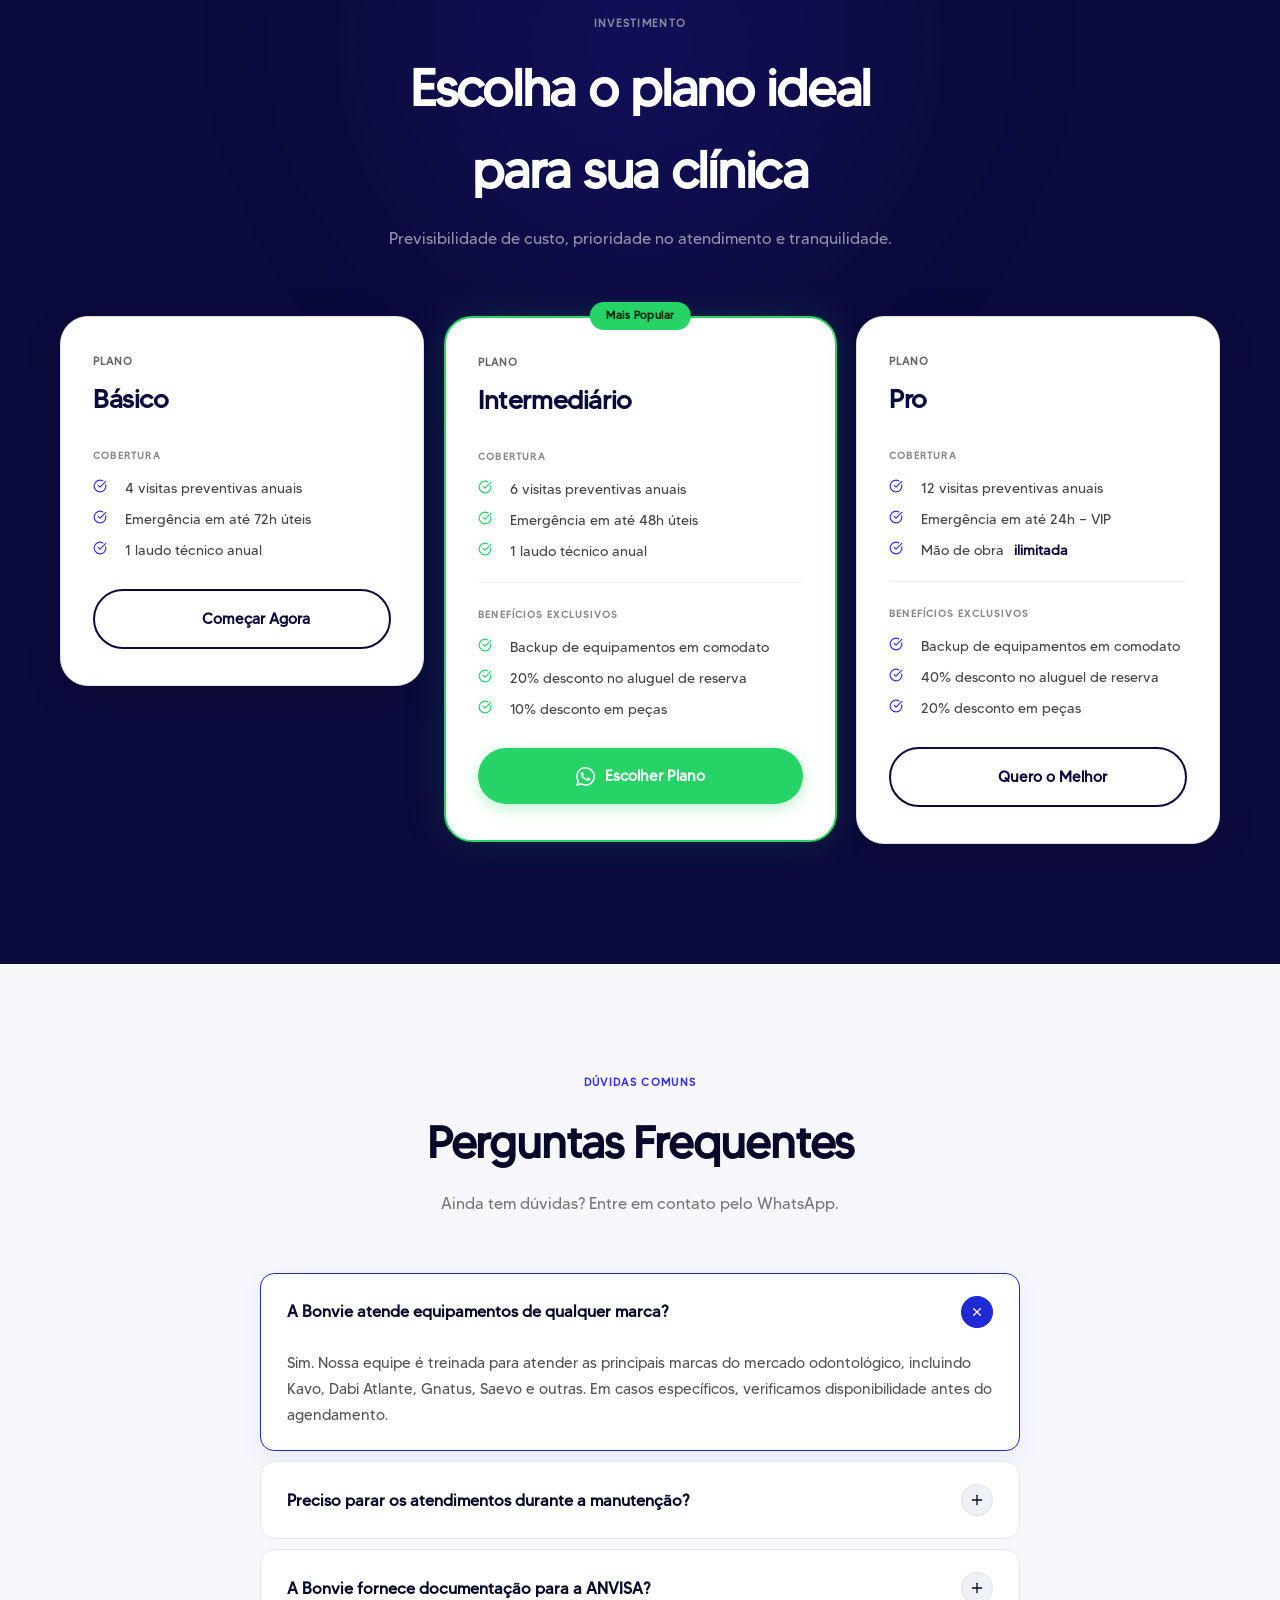
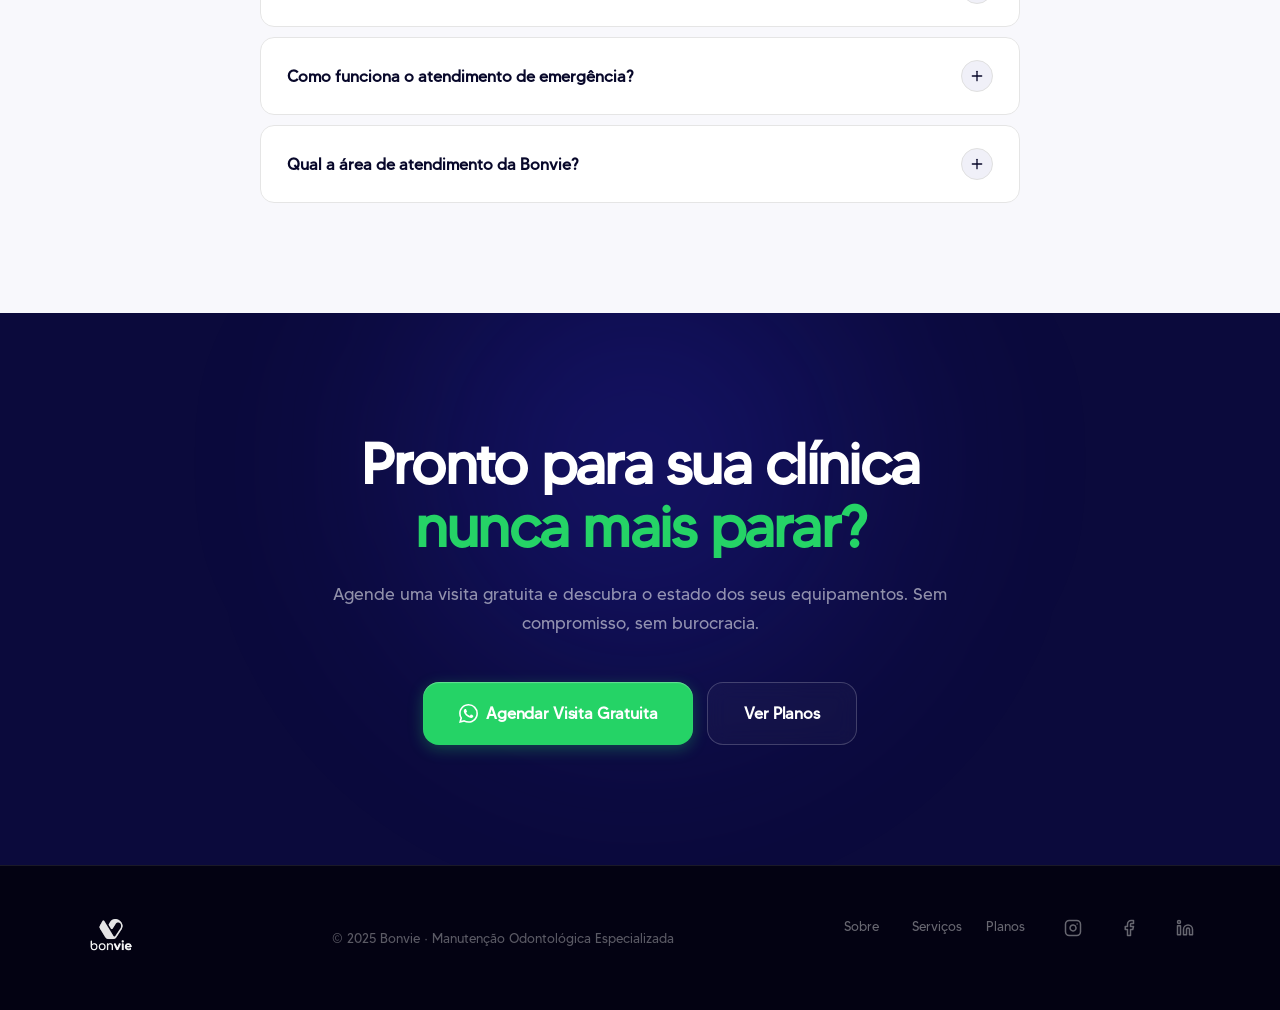
==== commit b5796321: "Update index.html" ====
--- a/index.html
+++ b/index.html
@@ -2928,7 +2928,7 @@
   fluxoScroll.addEventListener('mousedown', e => { isDragging = true; startX = e.pageX - fluxoScroll.offsetLeft; scrollLeft = fluxoScroll.scrollLeft; fluxoScroll.style.cursor = 'grabbing'; });
   fluxoScroll.addEventListener('mouseleave', () => { isDragging = false; fluxoScroll.style.cursor = 'grab'; });
   fluxoScroll.addEventListener('mouseup', () => { isDragging = false; fluxoScroll.style.cursor = 'grab'; });
-  fluxoScroll.addEventListener('mousemove', e => { if (!isDragging) return; e.preventDefault(); const x = e.pageX - fluxoScroll.offsetLeft; const walk = (x - startX) * 2; fluxoScroll.scrollLeft = scrollLeft - walk; });
+  fluxoScroll.addEventListener('mousemove', e => { if (!isDragging) return; const x = e.pageX - fluxoScroll.offsetLeft; const walk = (x - startX) * 2; fluxoScroll.scrollLeft = scrollLeft - walk; });
 
   // Mobile touch drag
   let touchStartX = 0, touchScrollLeft = 0;
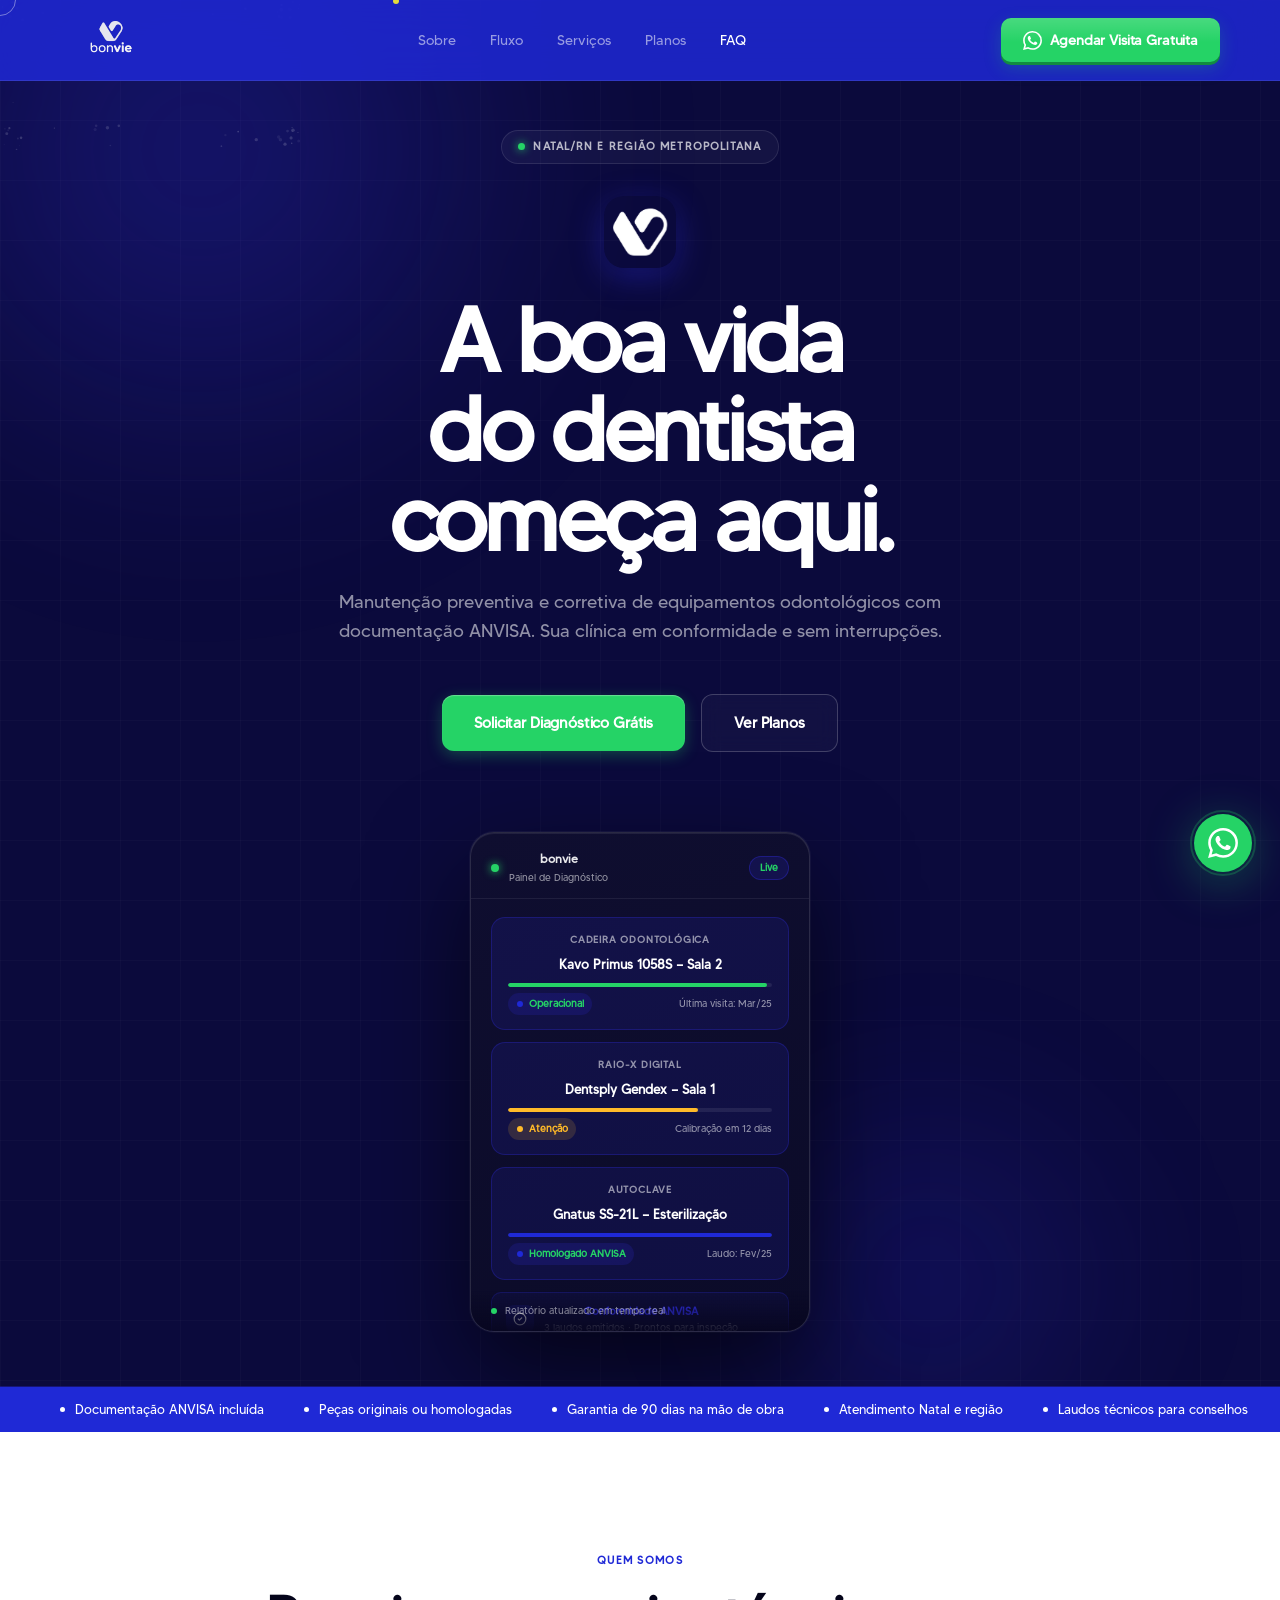
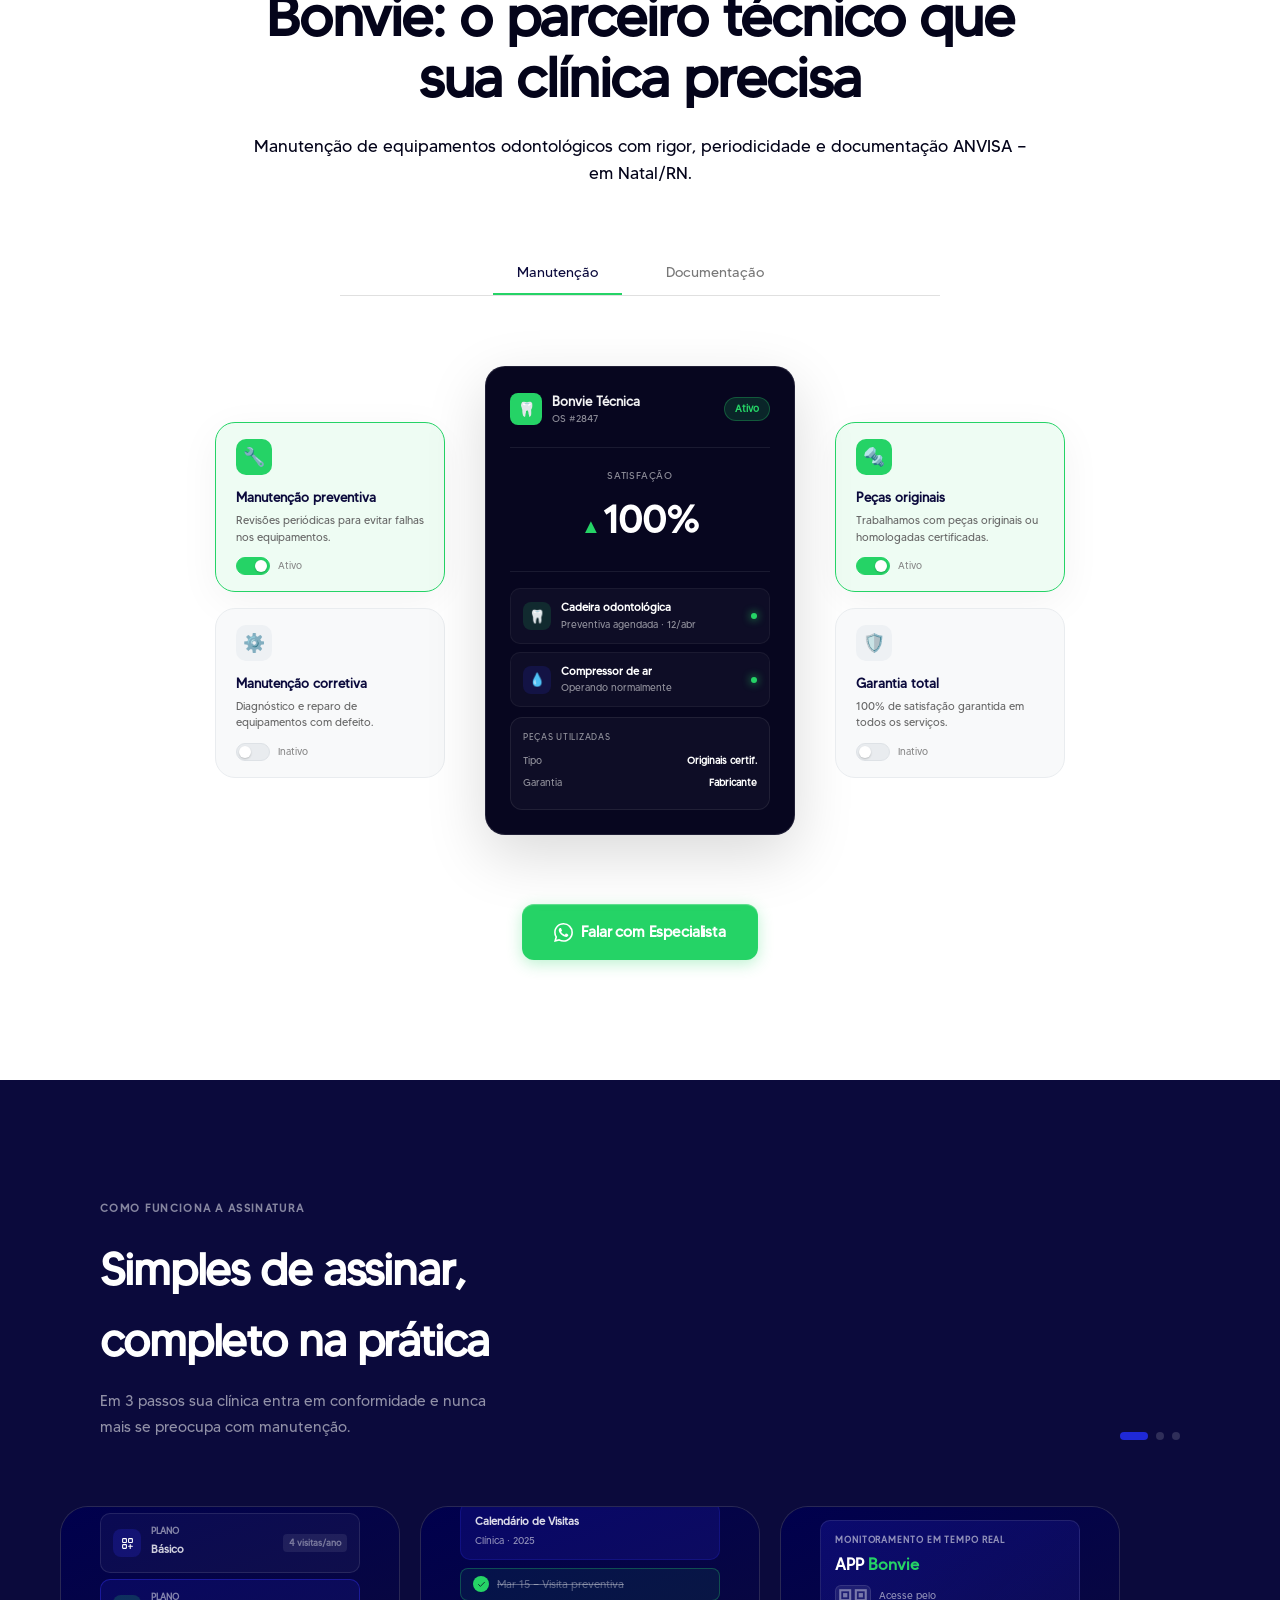
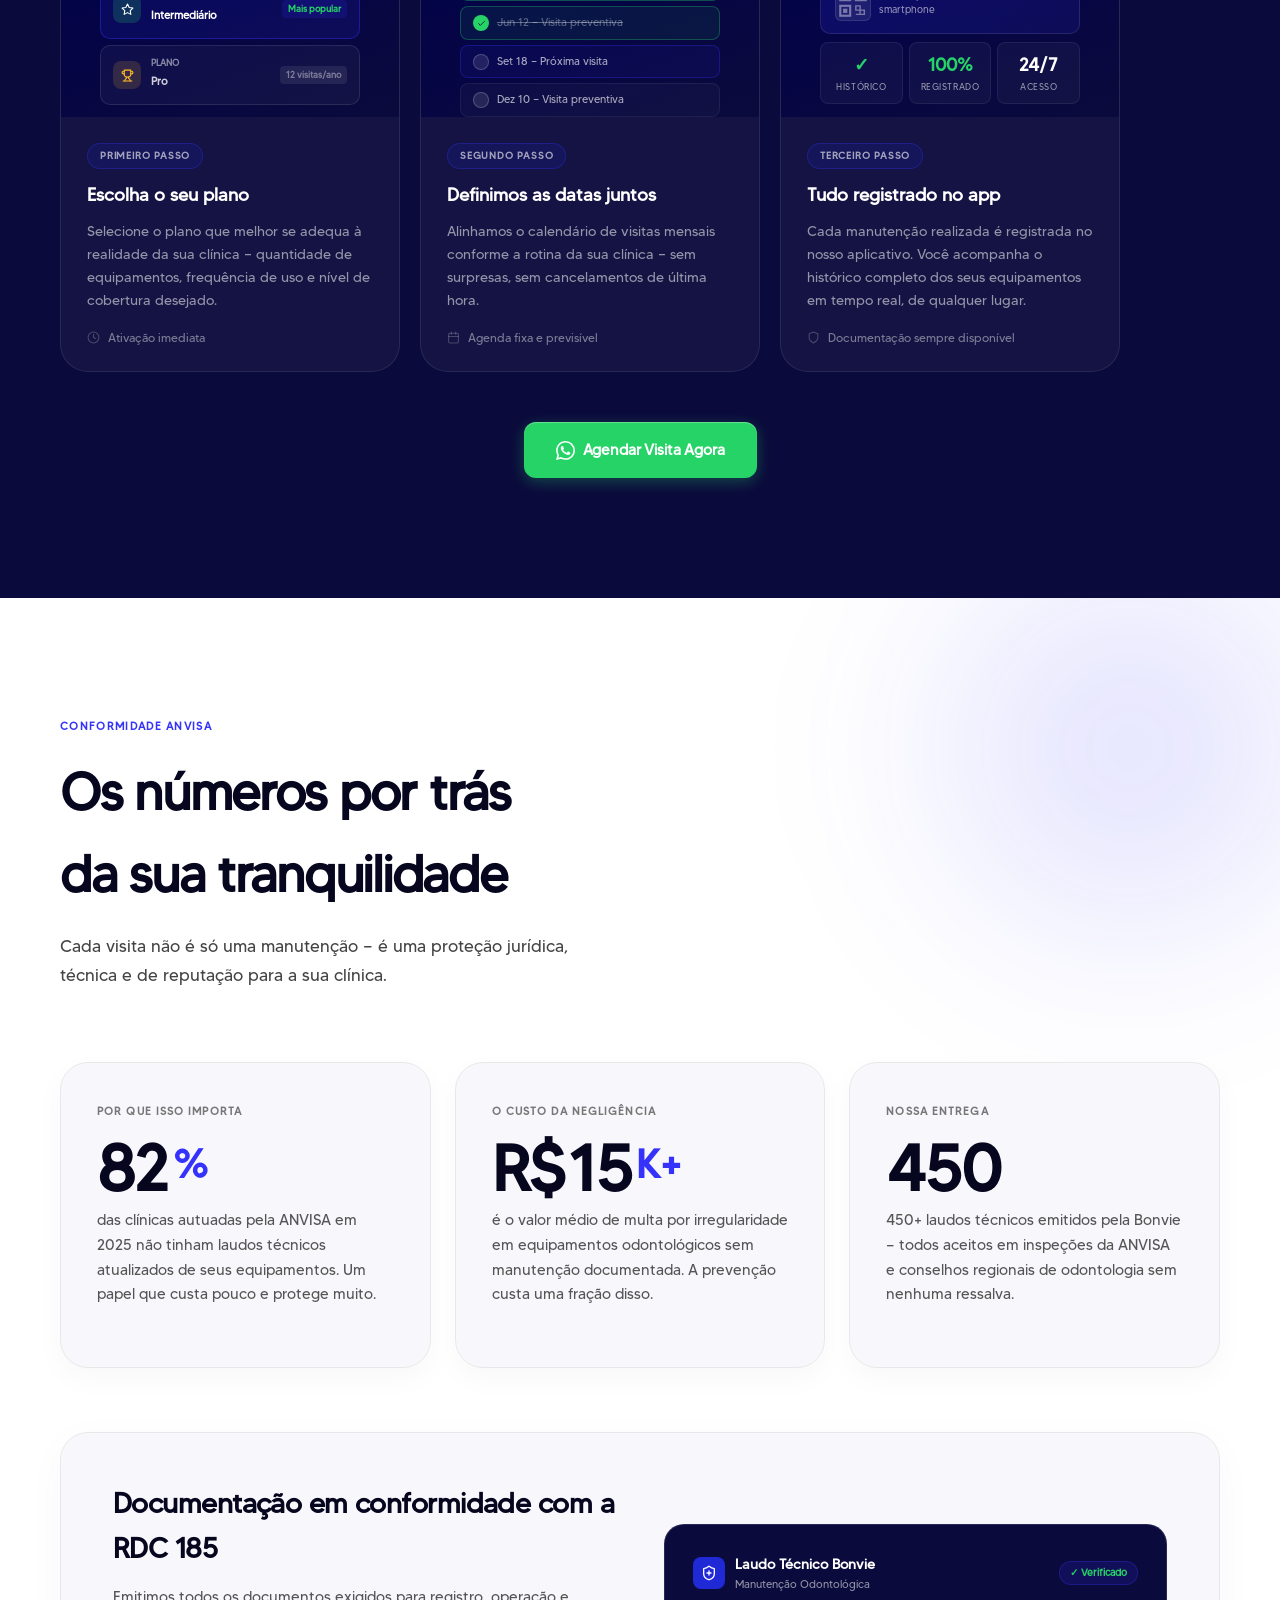
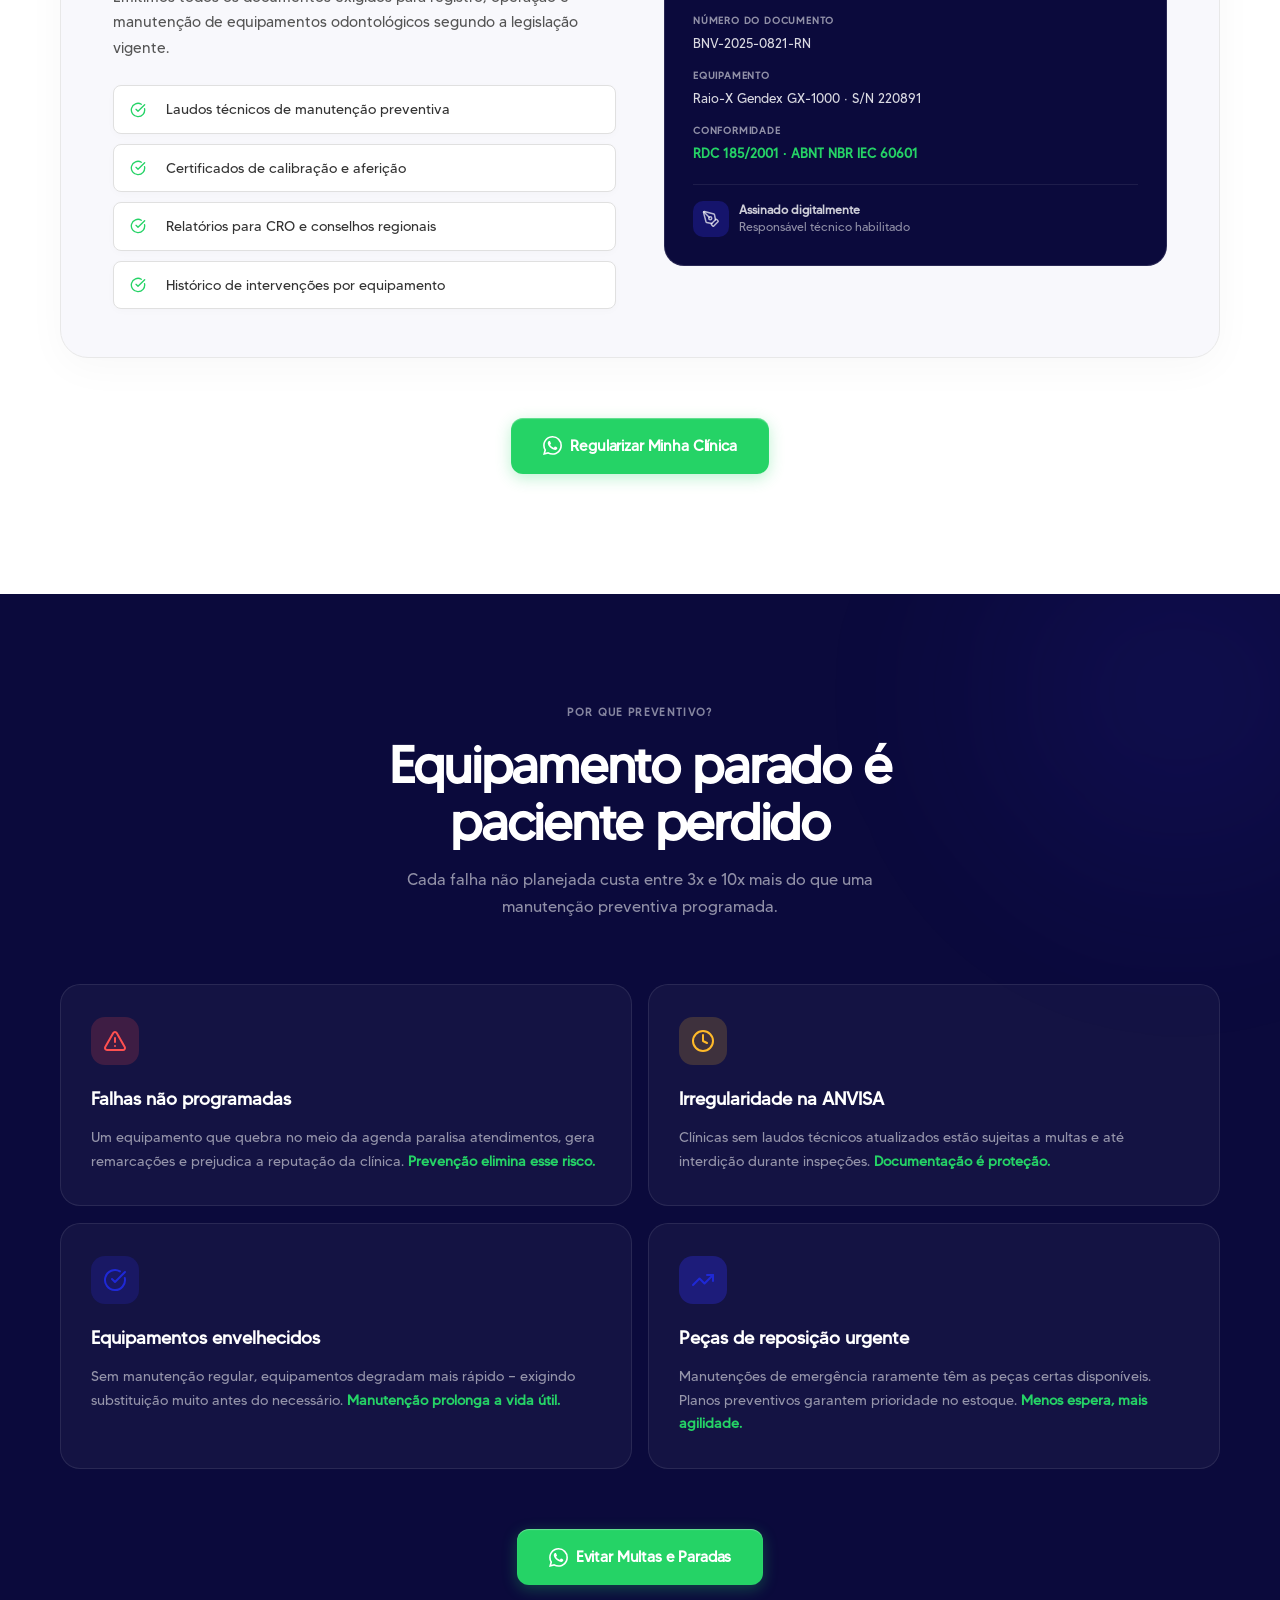
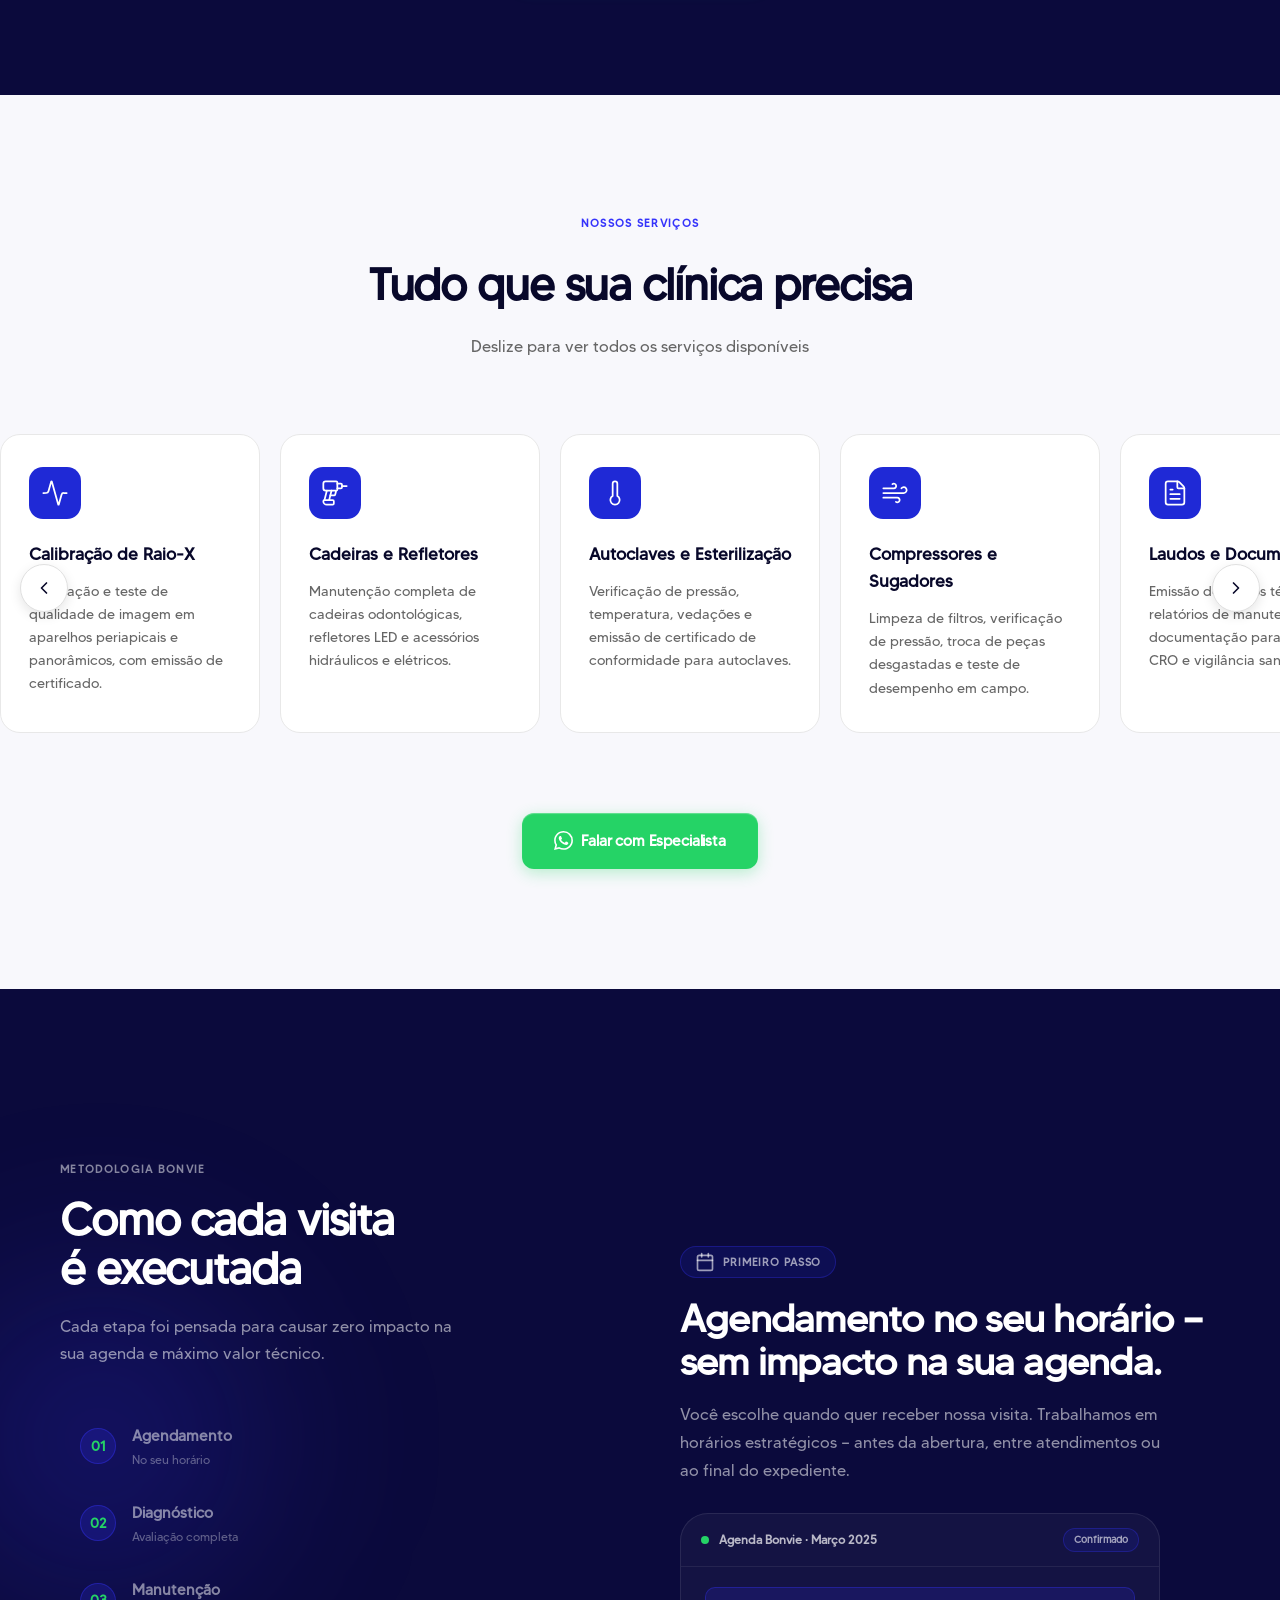
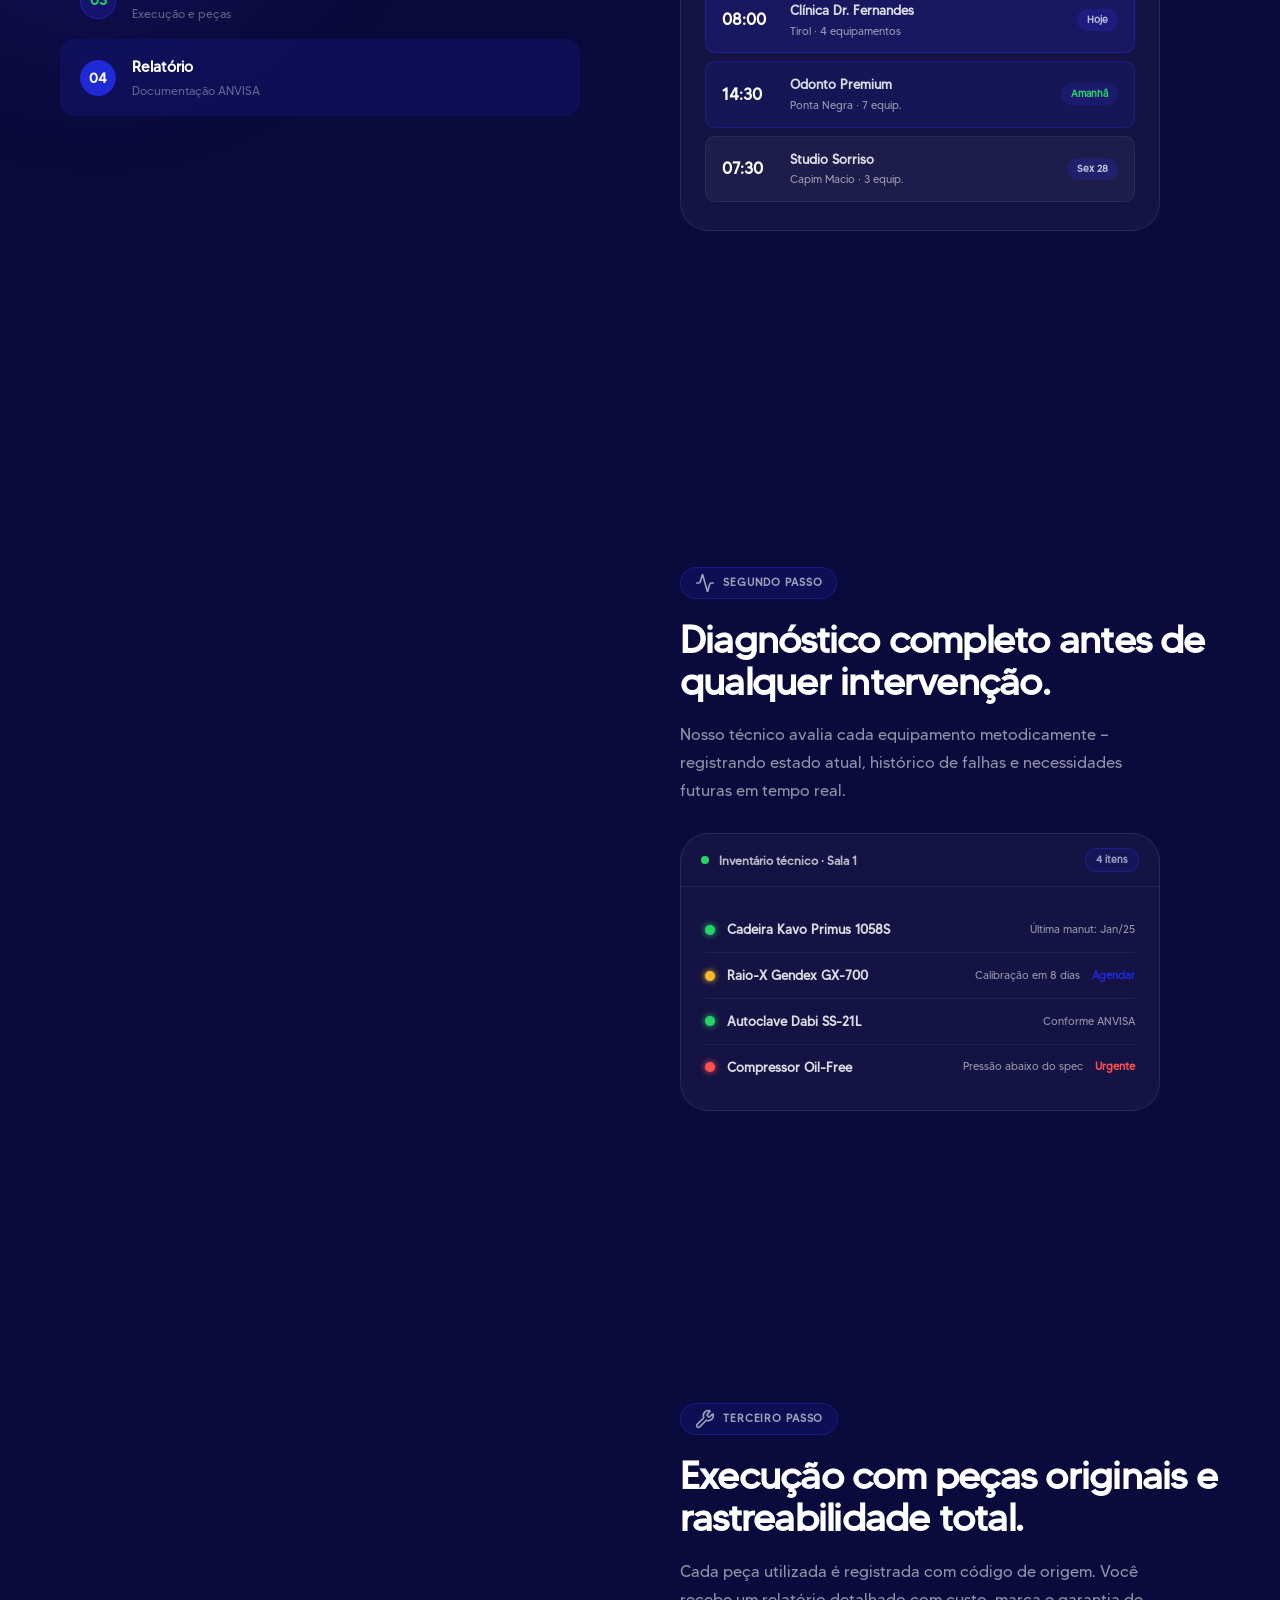
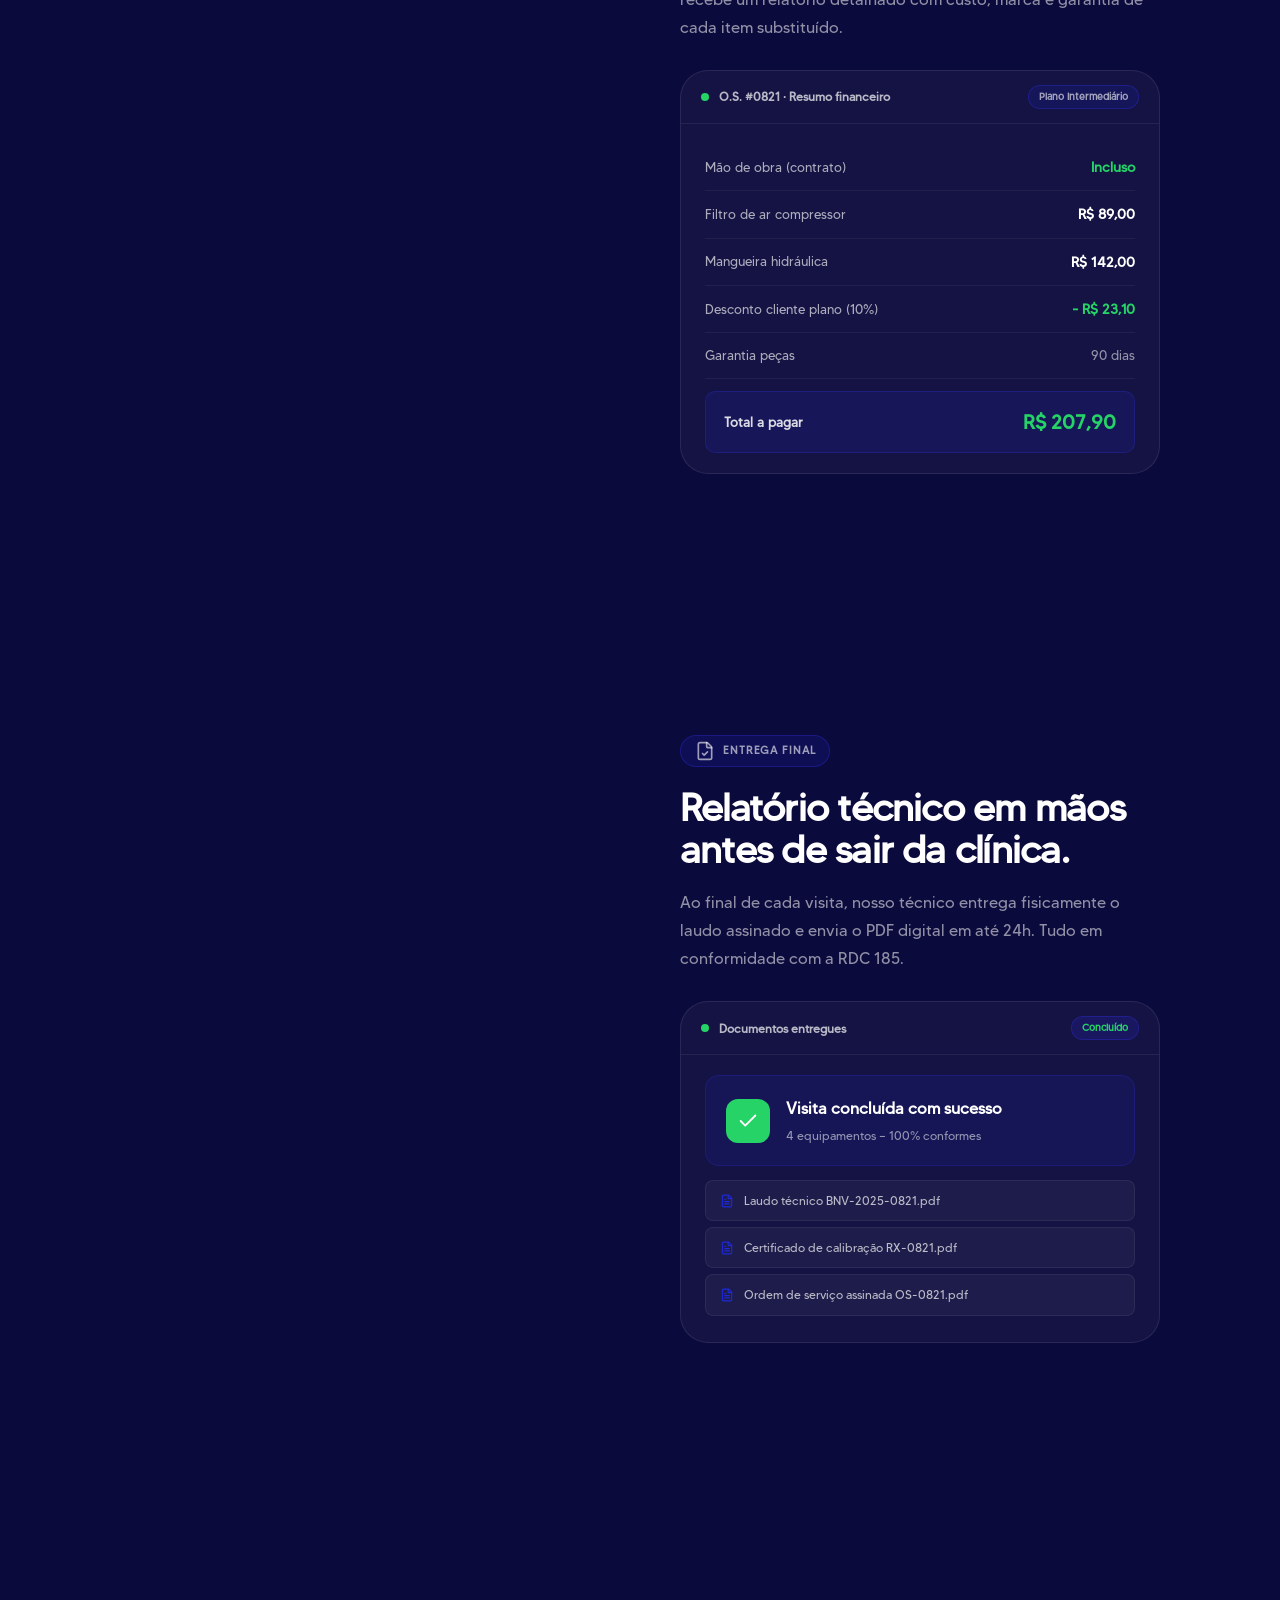
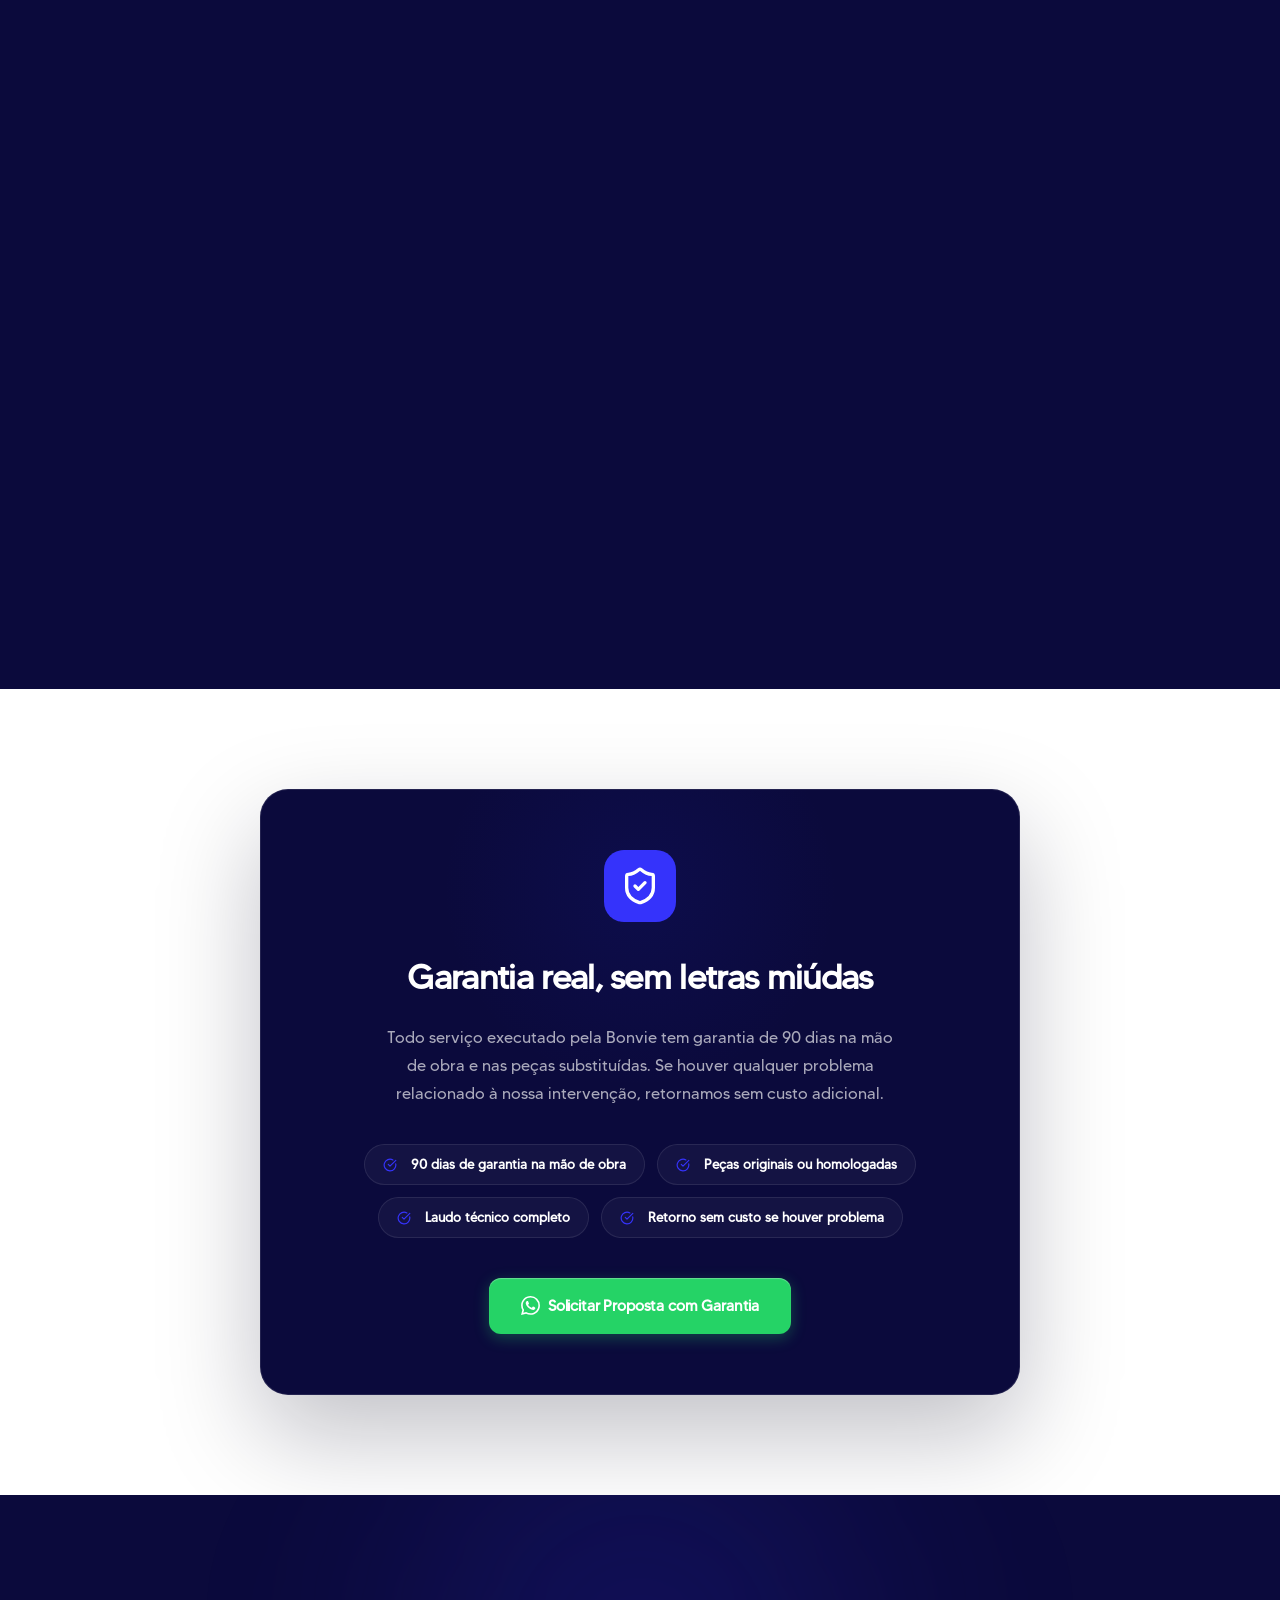
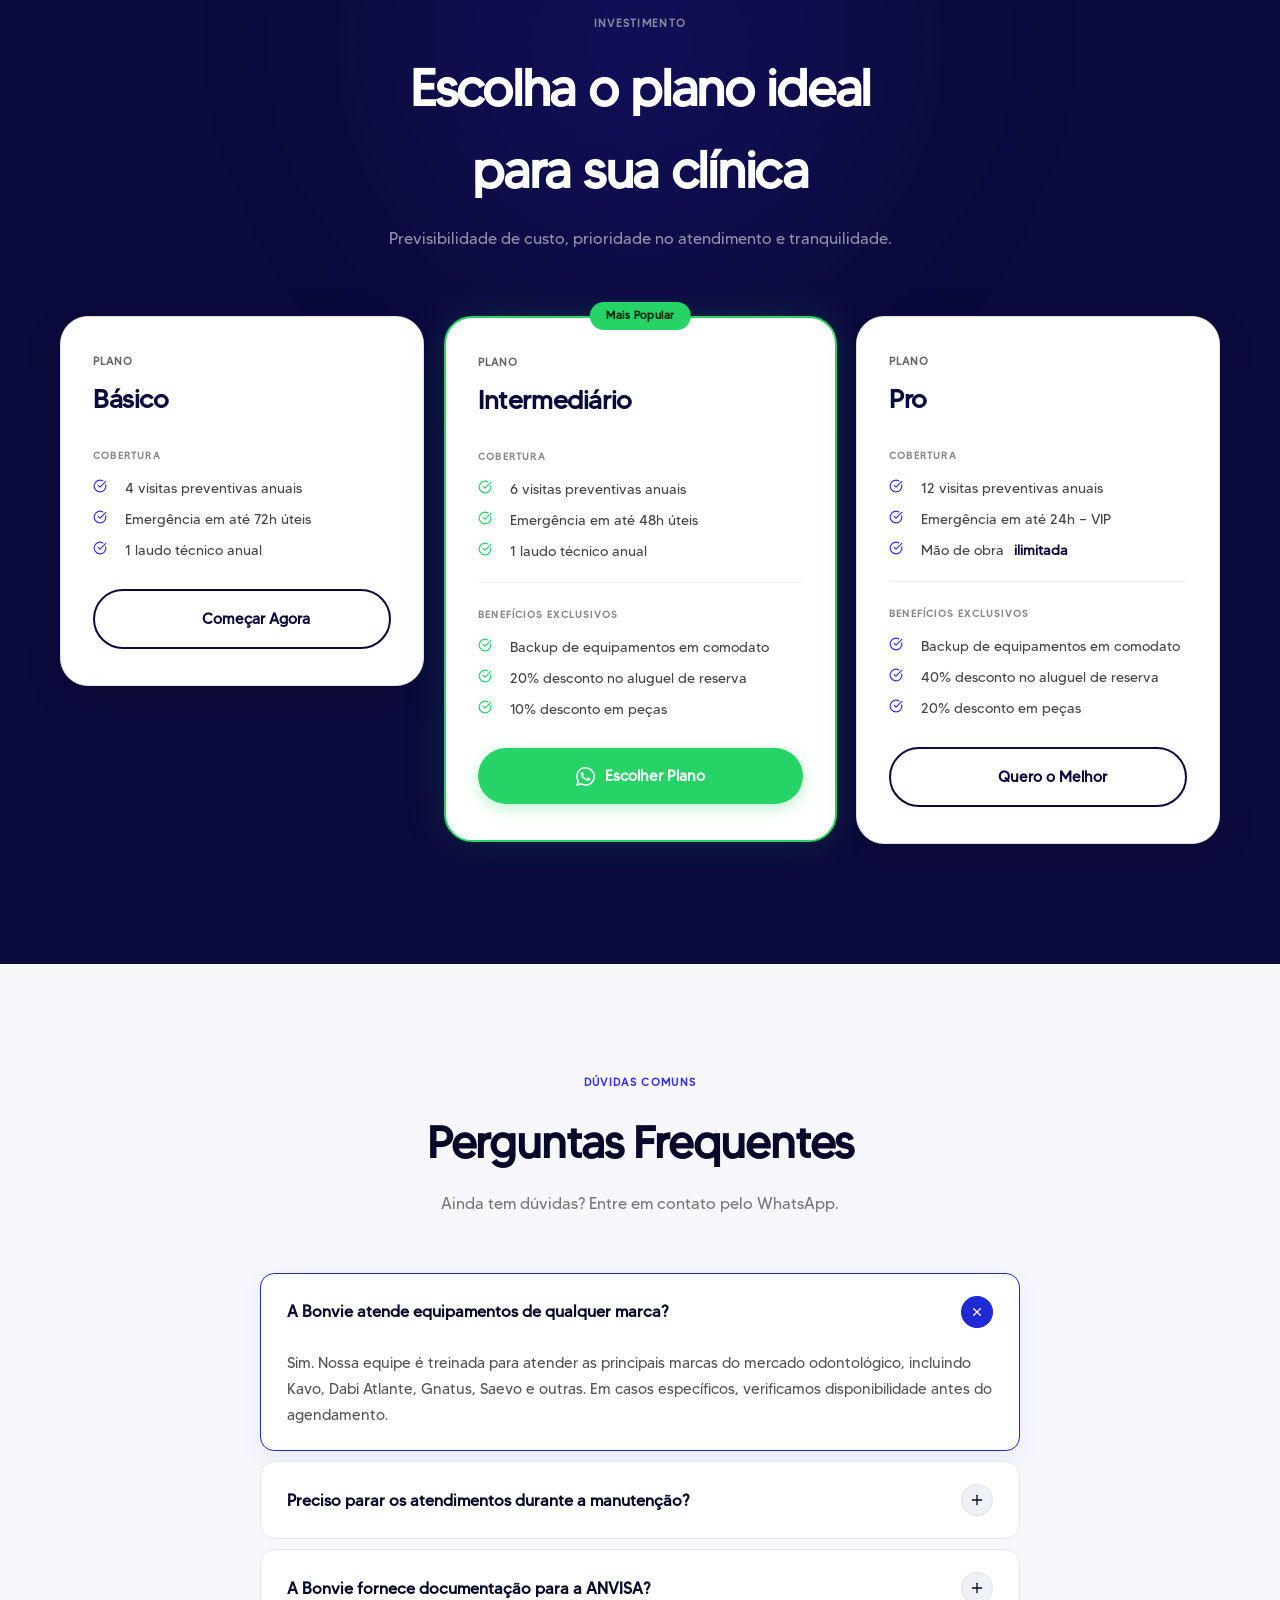
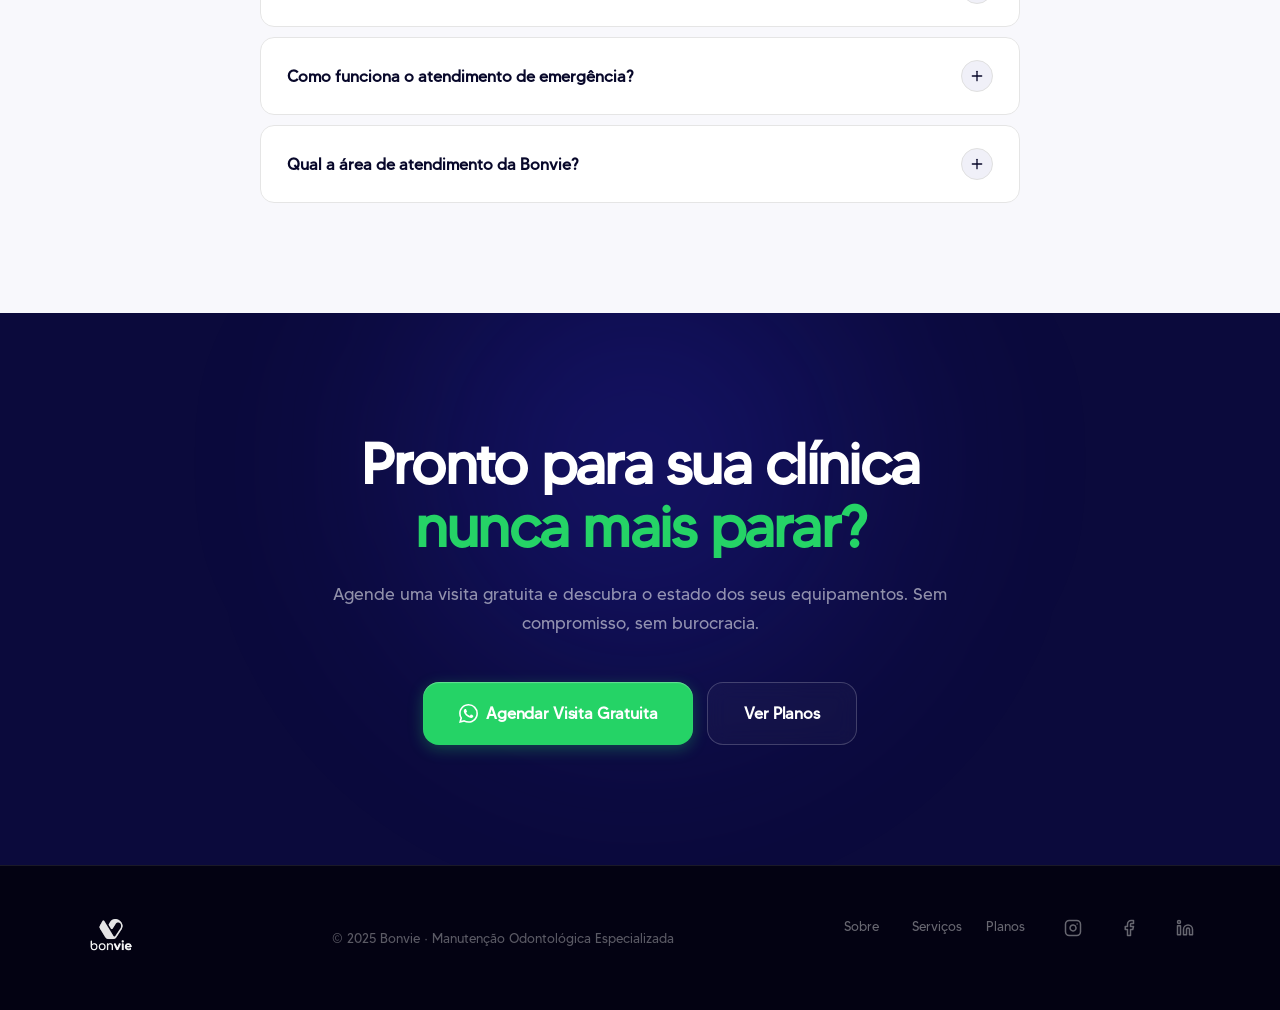
==== commit e1b39903: "Update index.html" ====
--- a/index.html
+++ b/index.html
@@ -495,7 +495,7 @@
 .fluxo-section {
   padding: 120px 0;
   background: #0b0a3c;
-  position: relative; overflow: hidden;
+  position: relative; overflow: visible;
 }
 .fluxo-header {
   padding: 0 var(--px);
@@ -530,7 +530,7 @@
   scrollbar-width: none;
   padding: 10px var(--px) 10px;
   cursor: grab;
-  touch-action: pan-x;
+  touch-action: pan-x;pan-y;
   -webkit-overflow-scrolling: touch;
 }
 .fluxo-scroll-wrap:active { cursor: grabbing; }
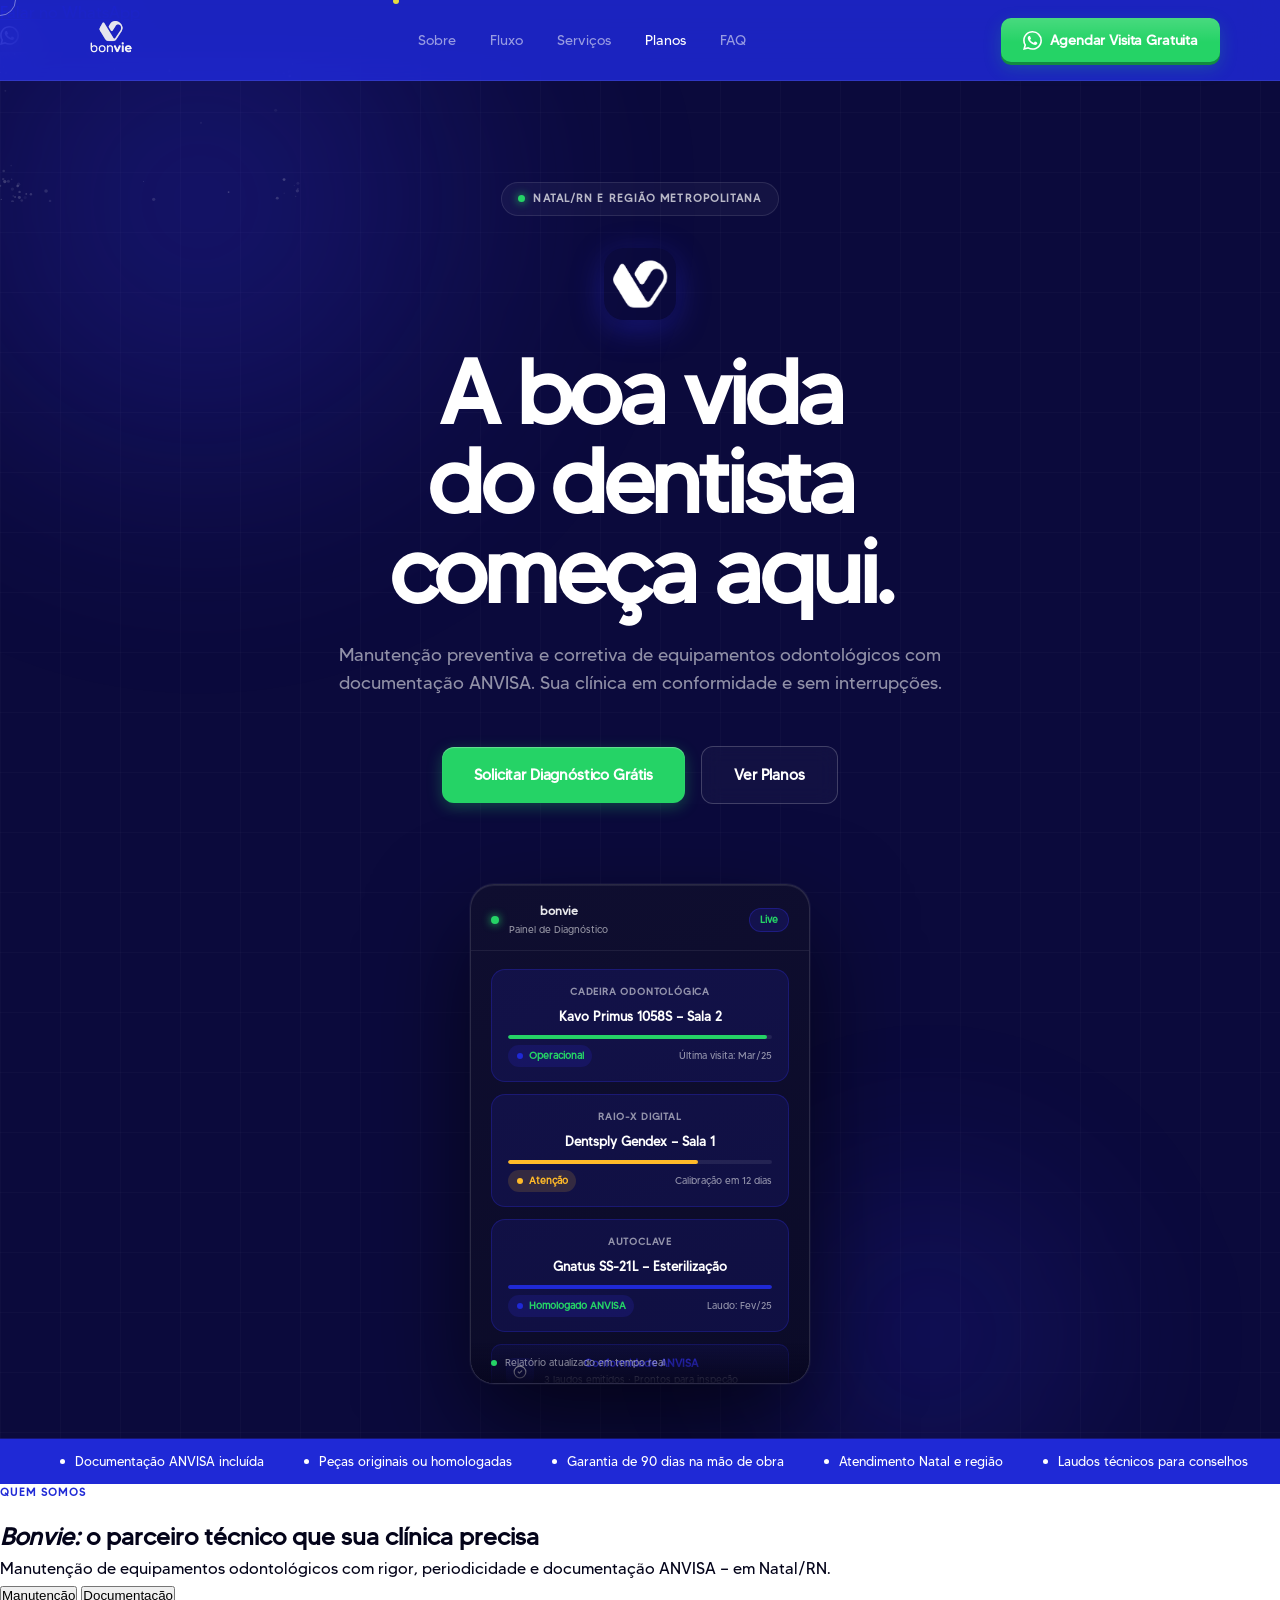
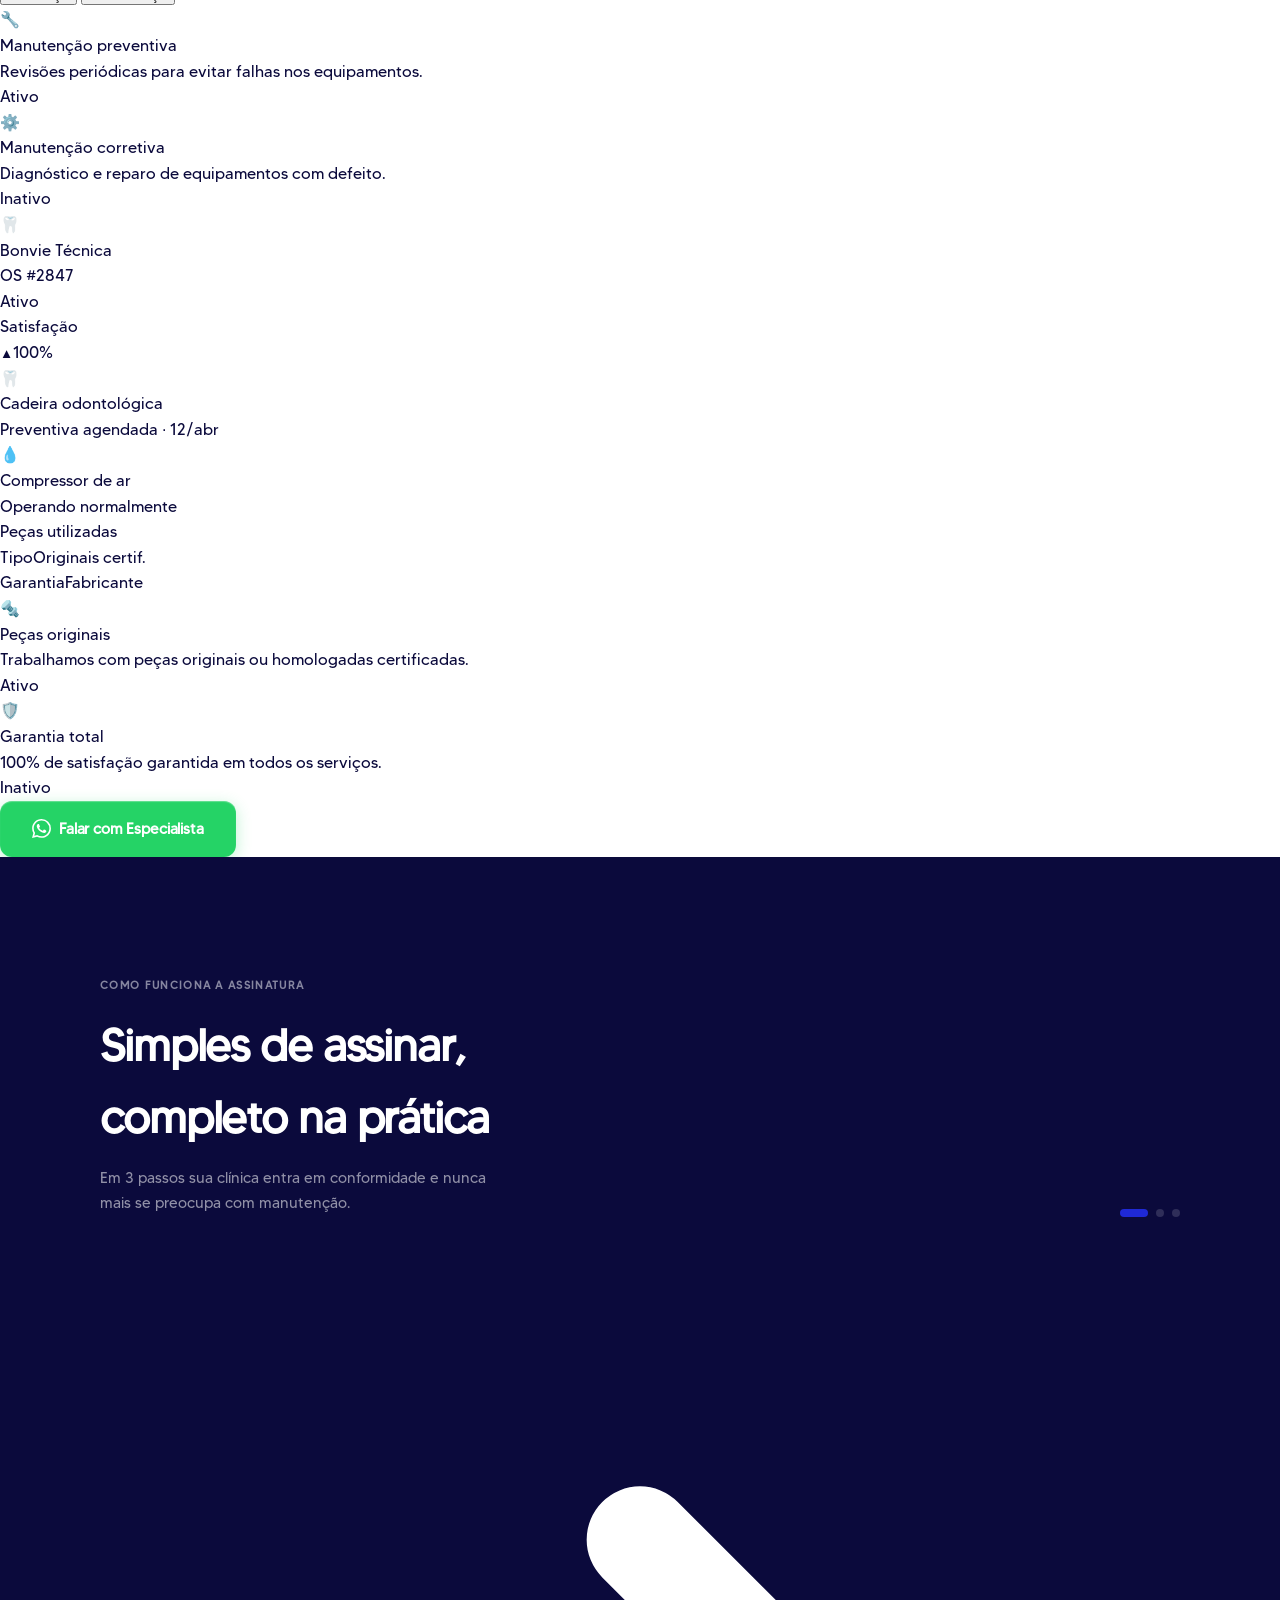
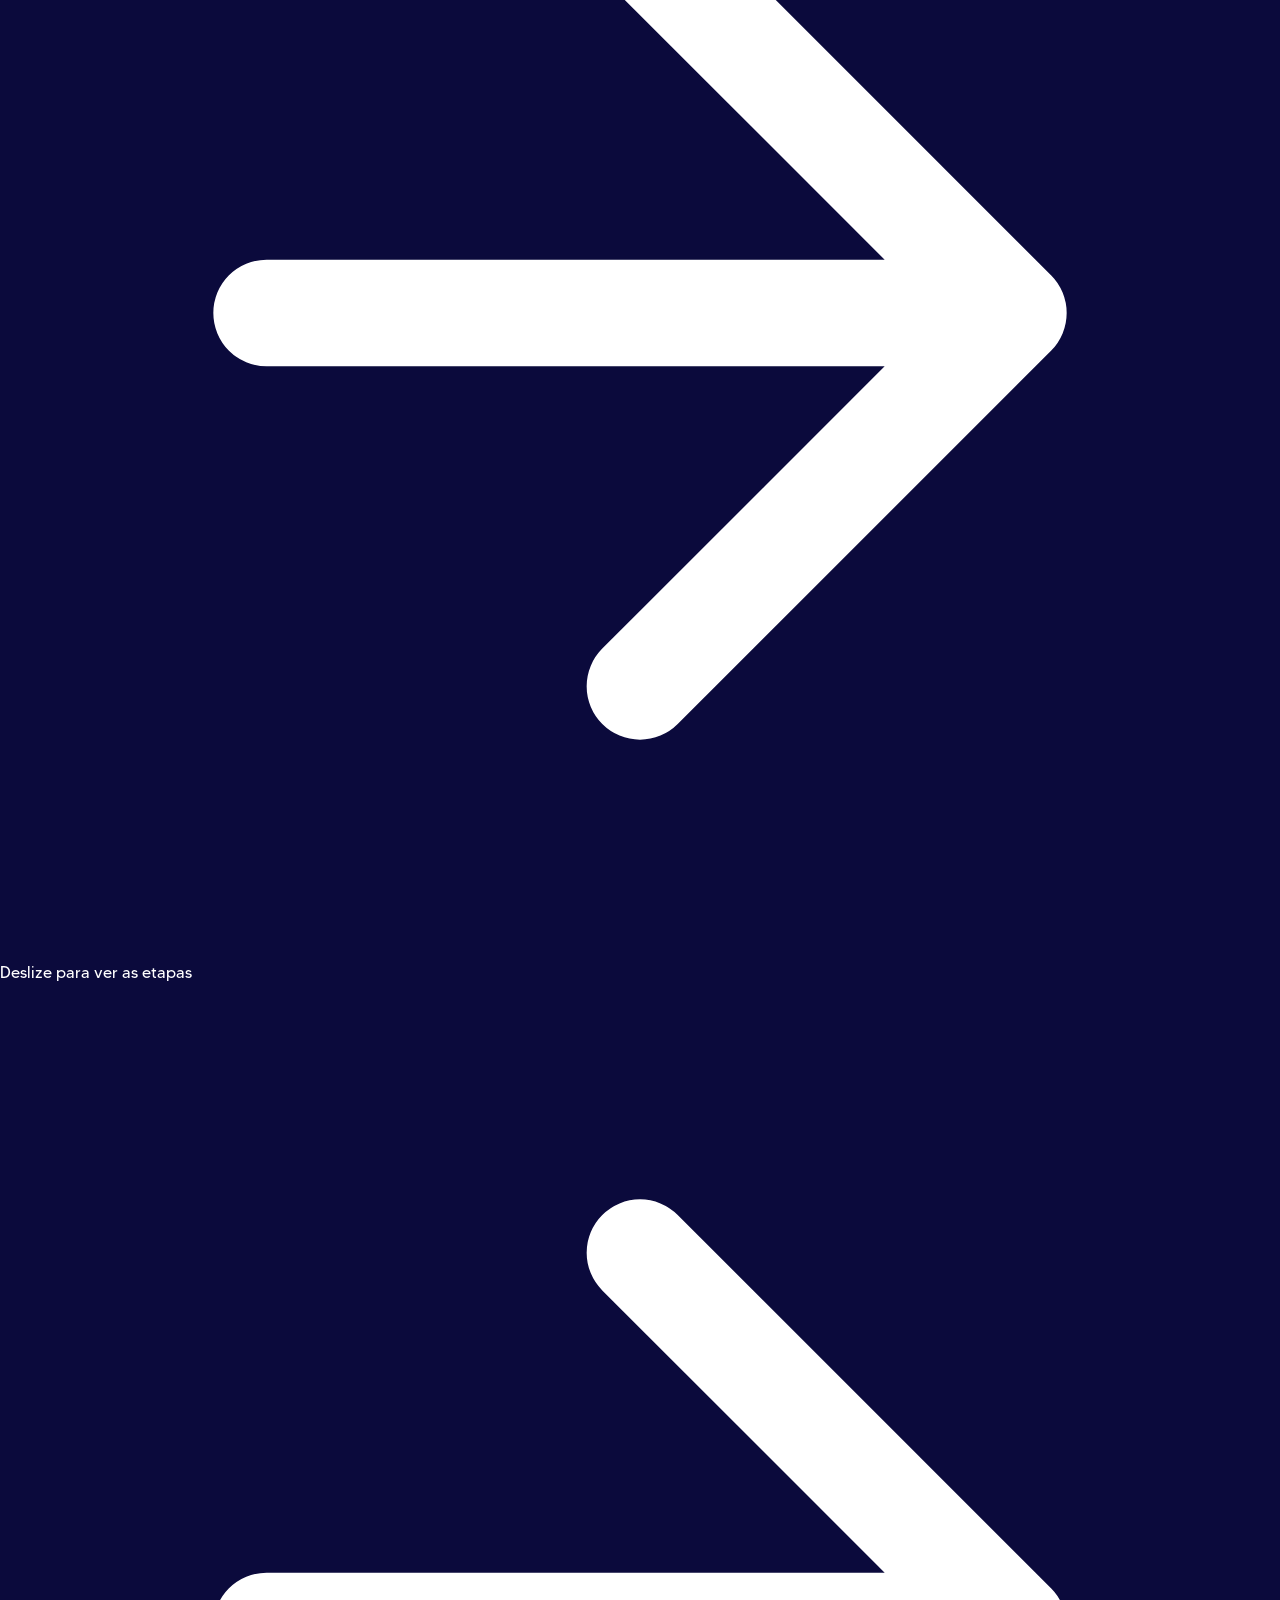
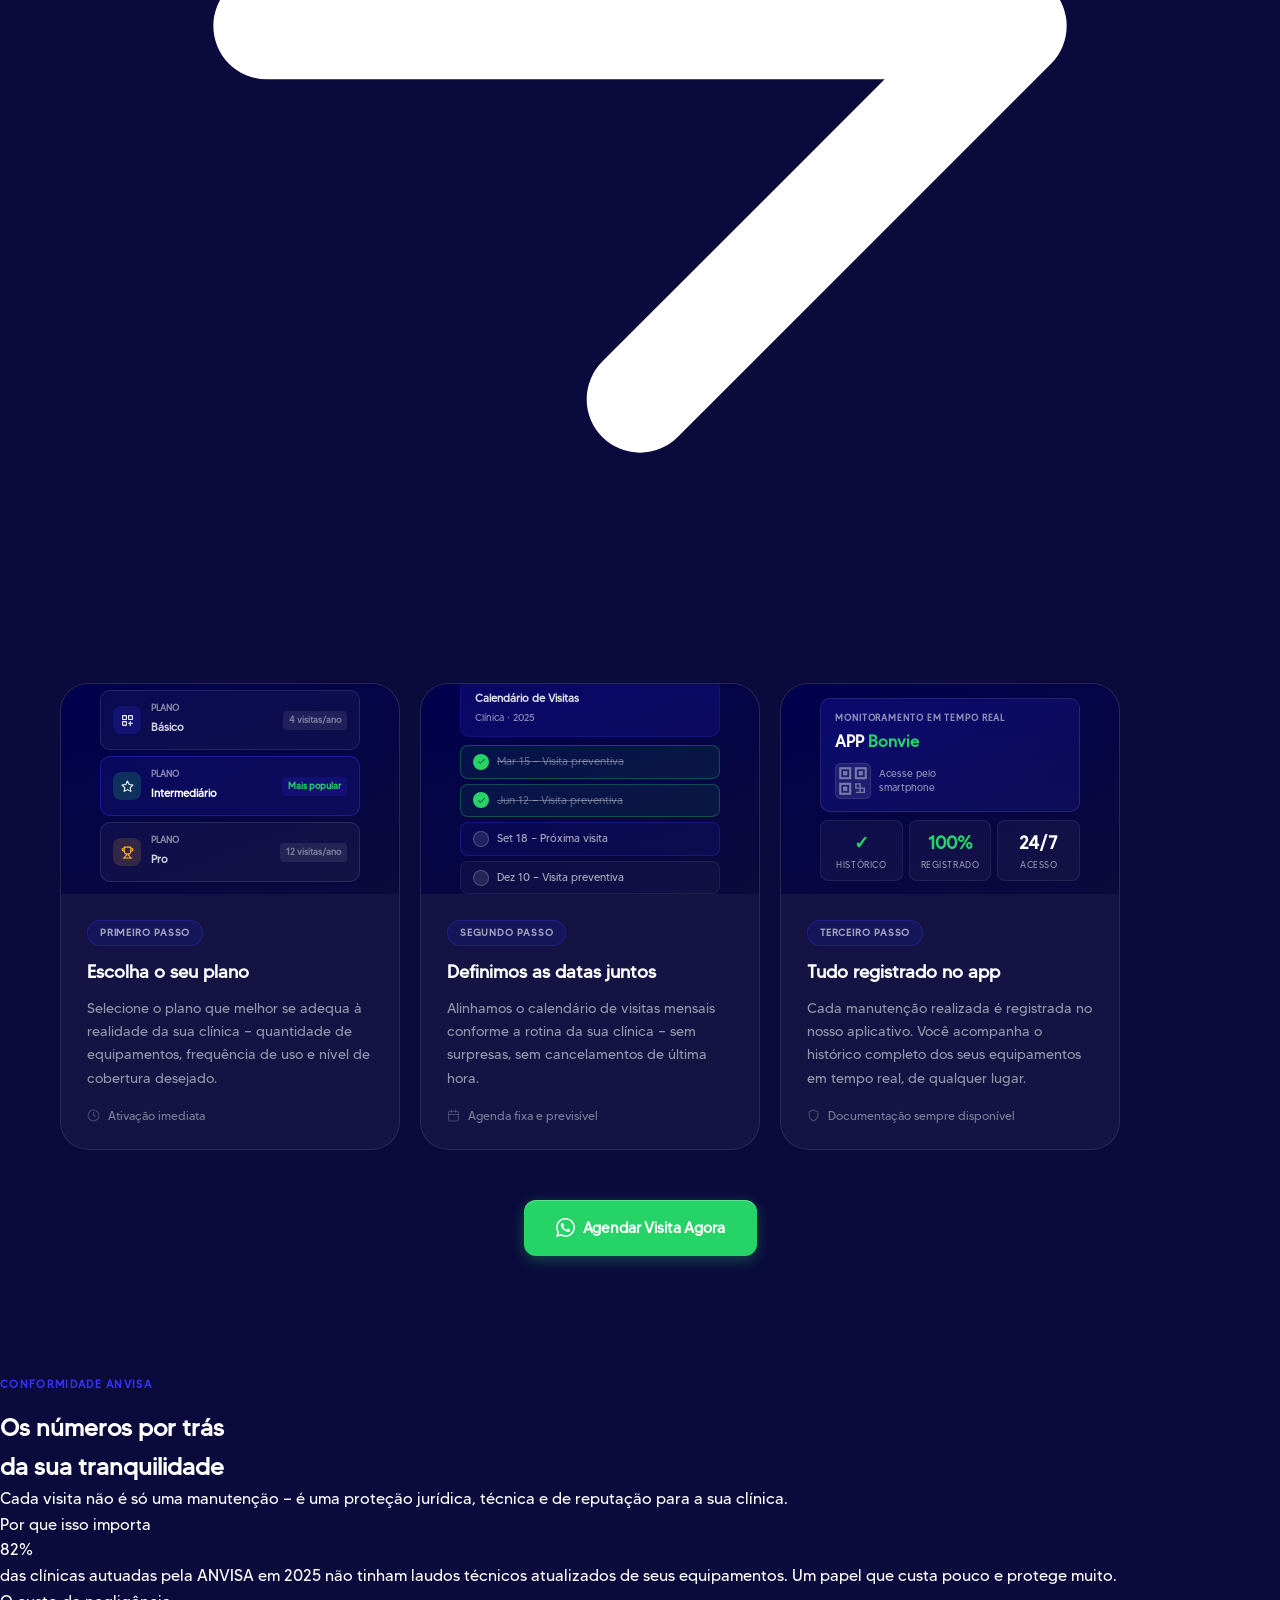
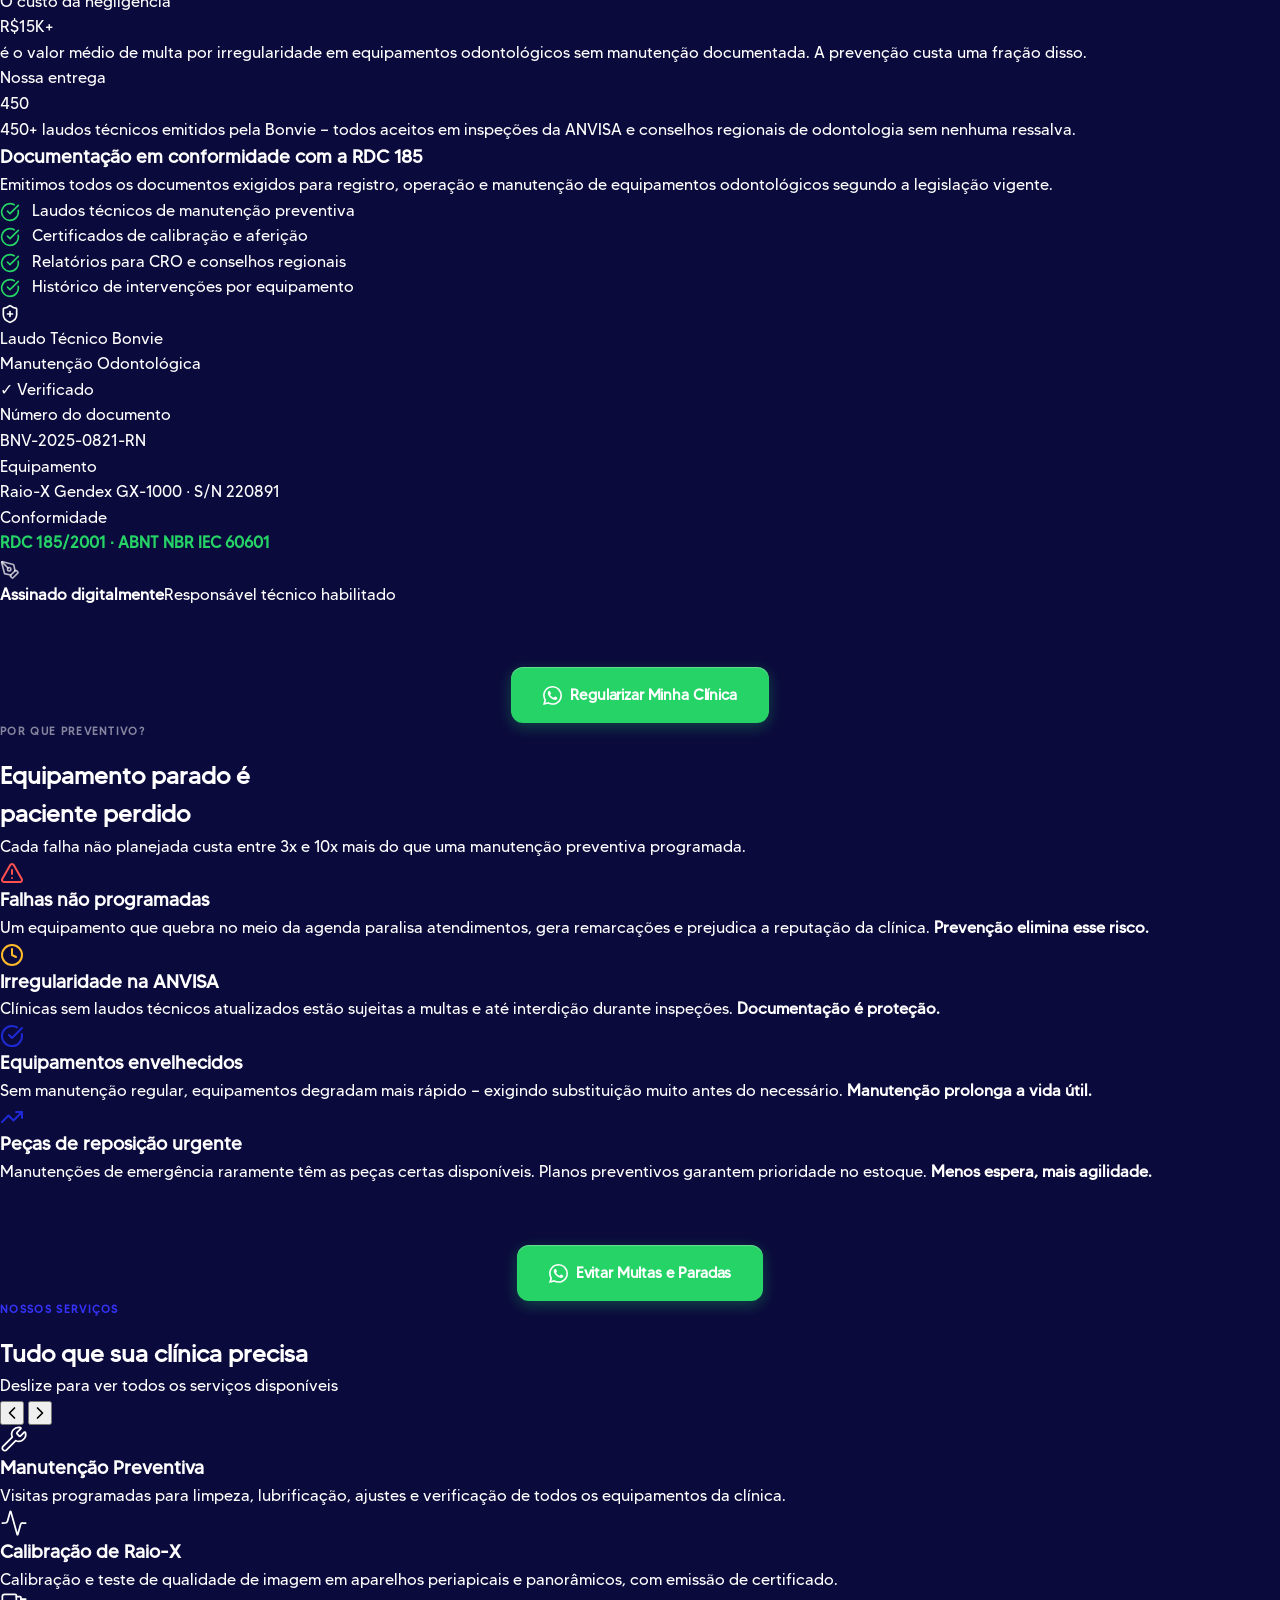
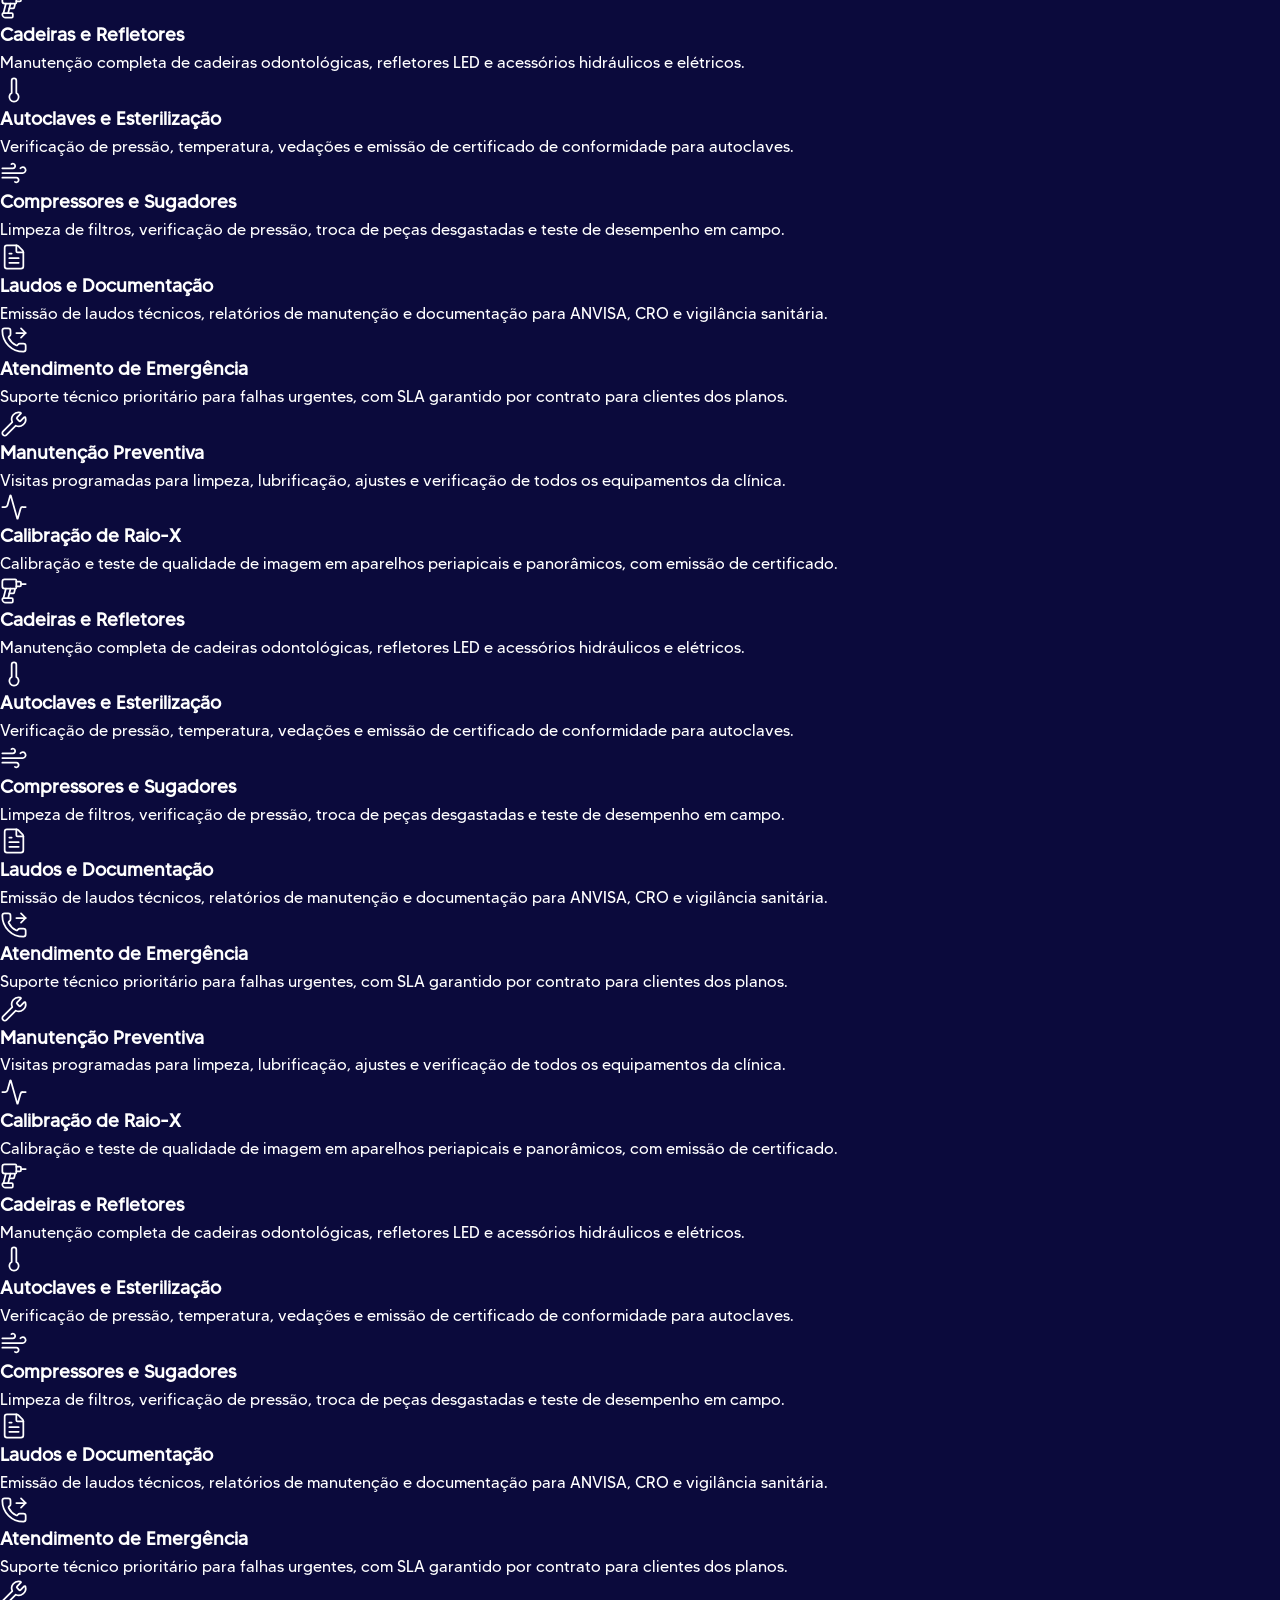
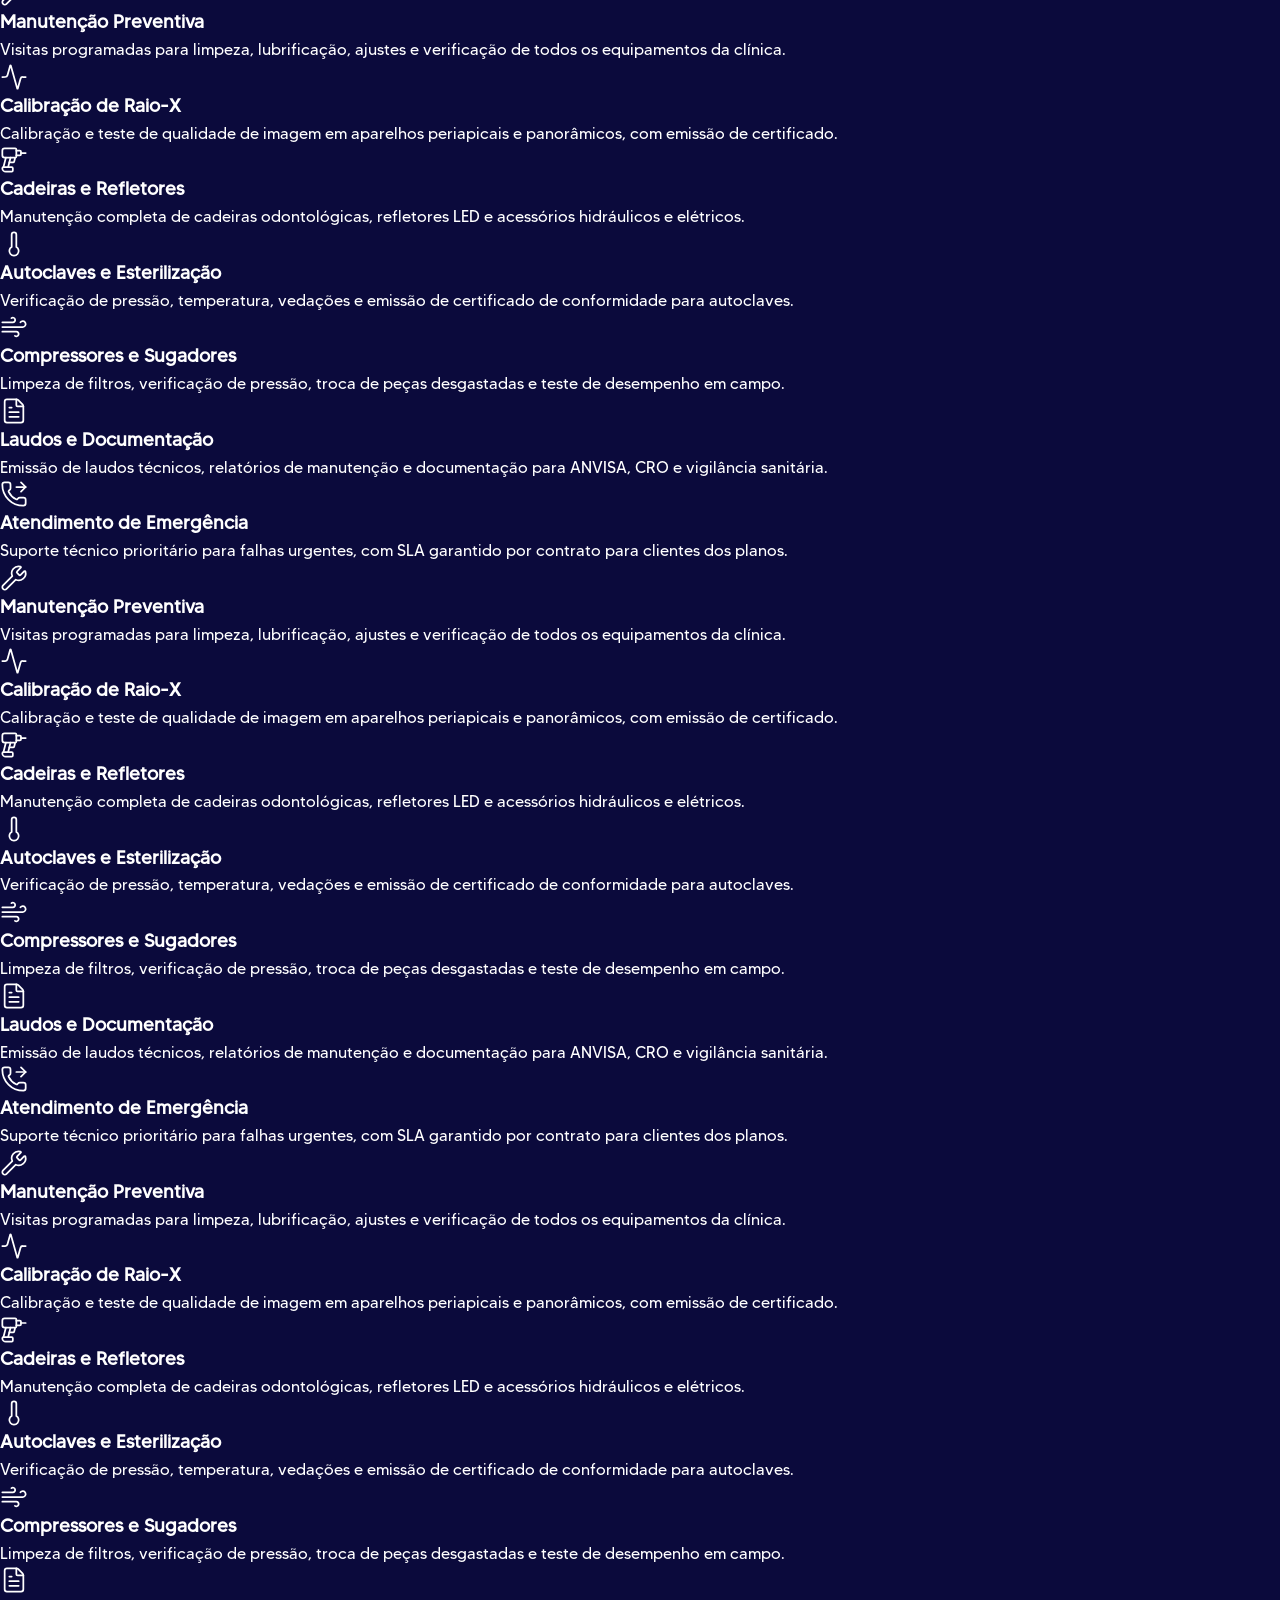
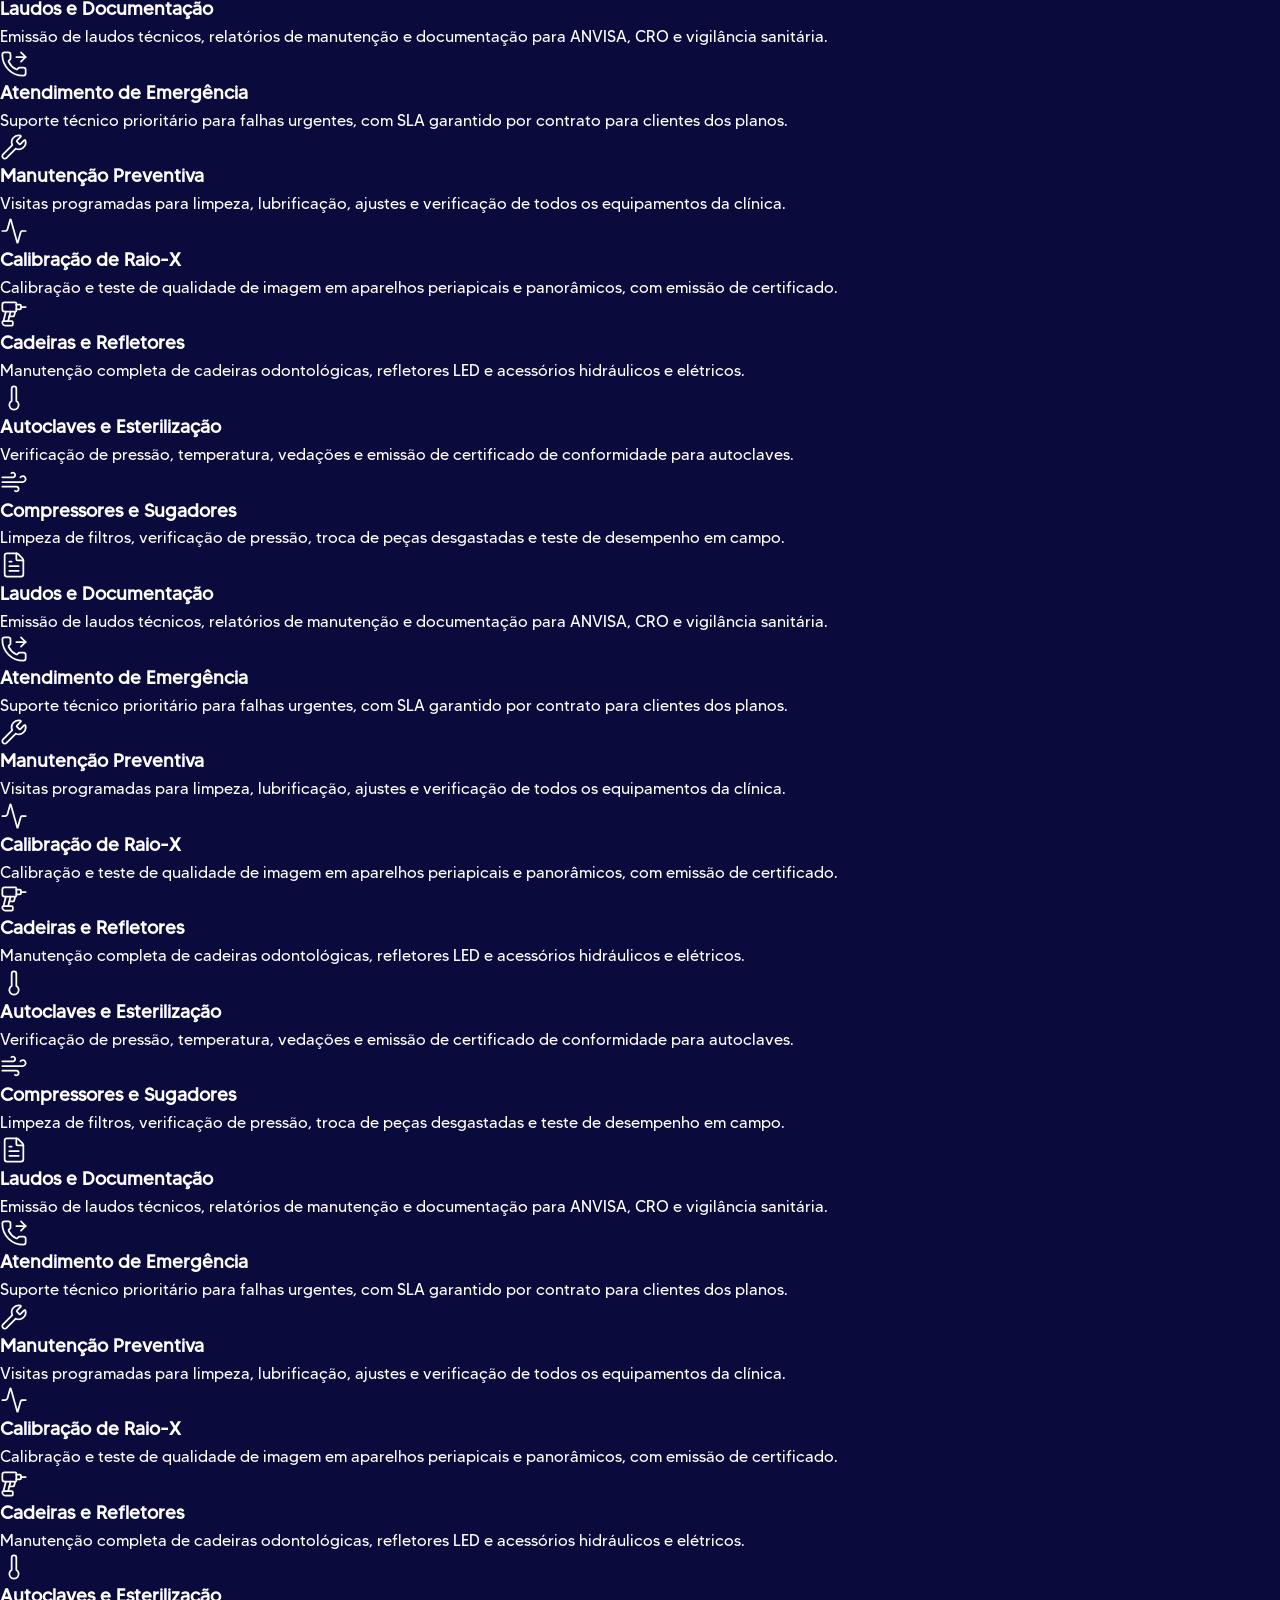
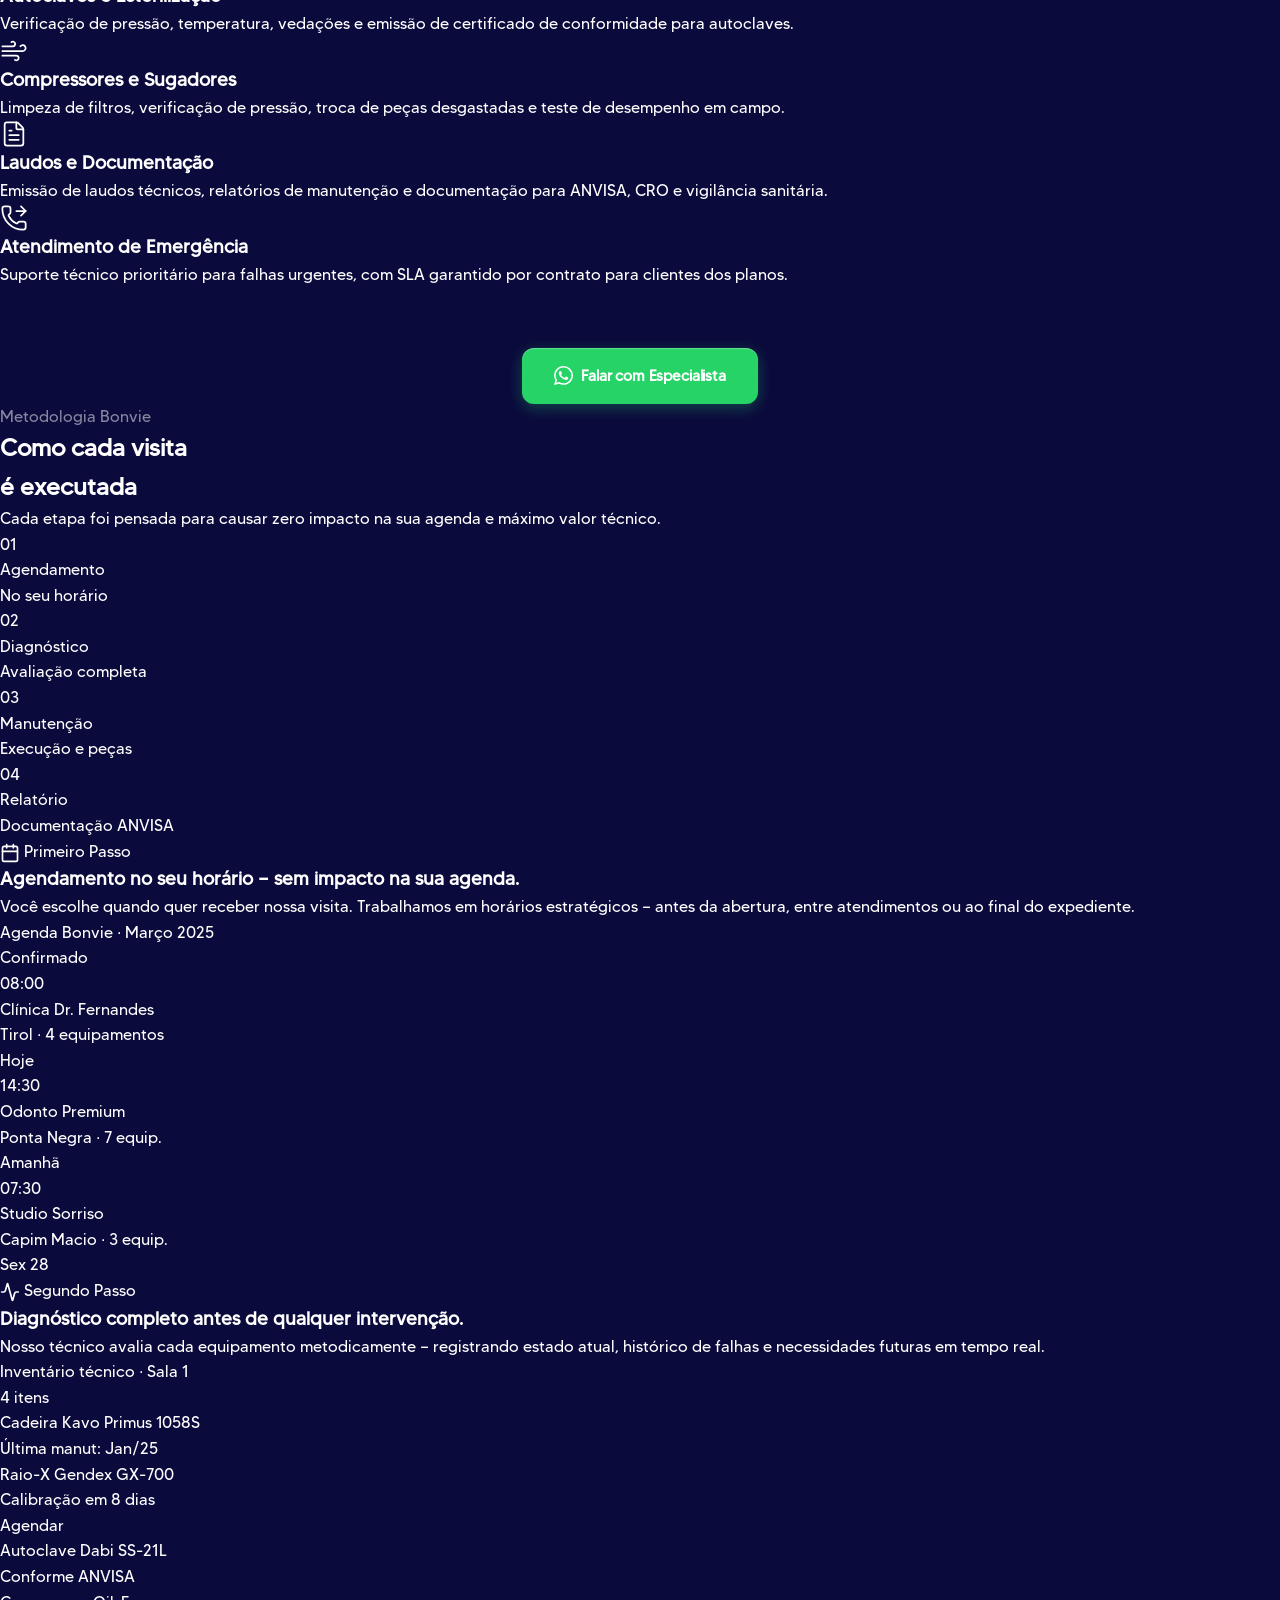
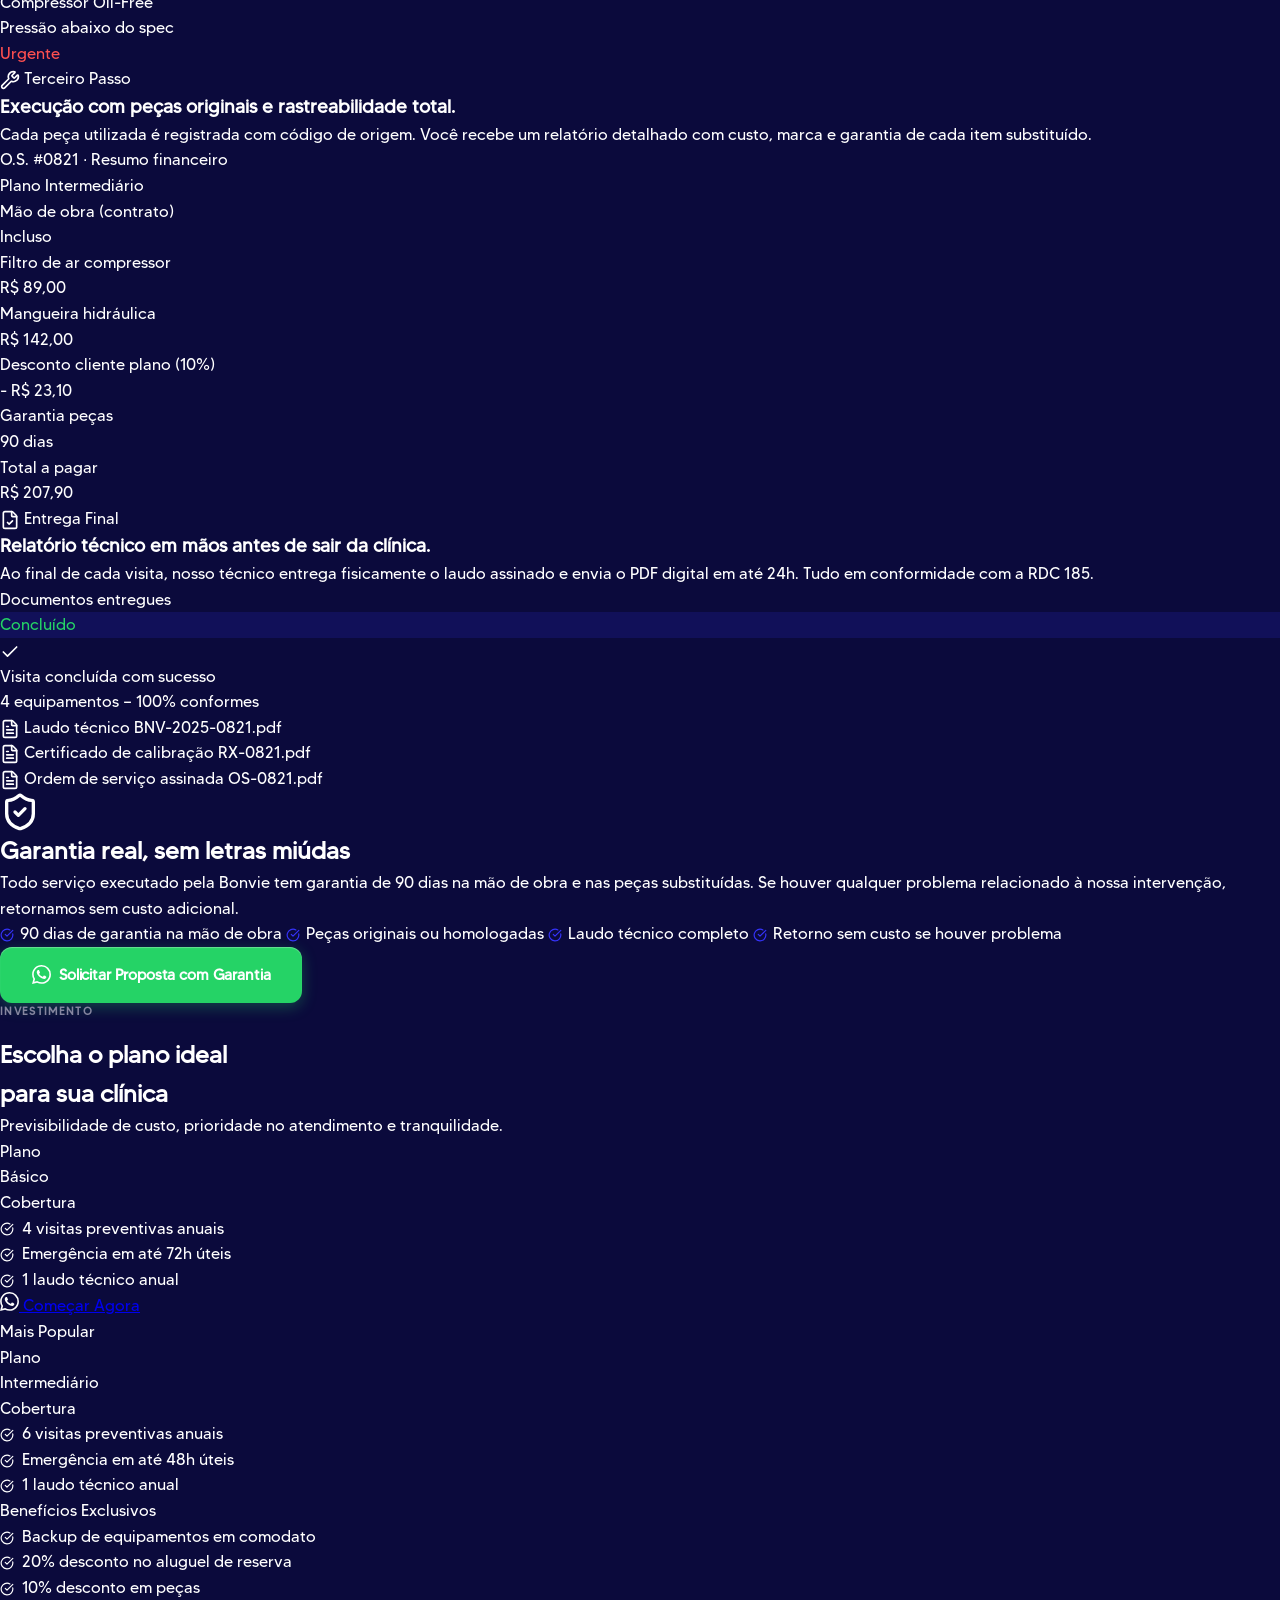
==== commit a148b6ac: "Update index.html" ====
--- a/index.html
+++ b/index.html
@@ -530,7 +530,11 @@
   scrollbar-width: none;
   padding: 10px var(--px) 10px;
   cursor: grab;
-  touch-action: pan-x;pan-y;
+  .fluxo-track,
+.fluxo-card,
+.fluxo-card-preview,
+.fluxo-card-body {
+  touch-action: pan-x pan-y;
   -webkit-overflow-scrolling: touch;
 }
 .fluxo-scroll-wrap:active { cursor: grabbing; }
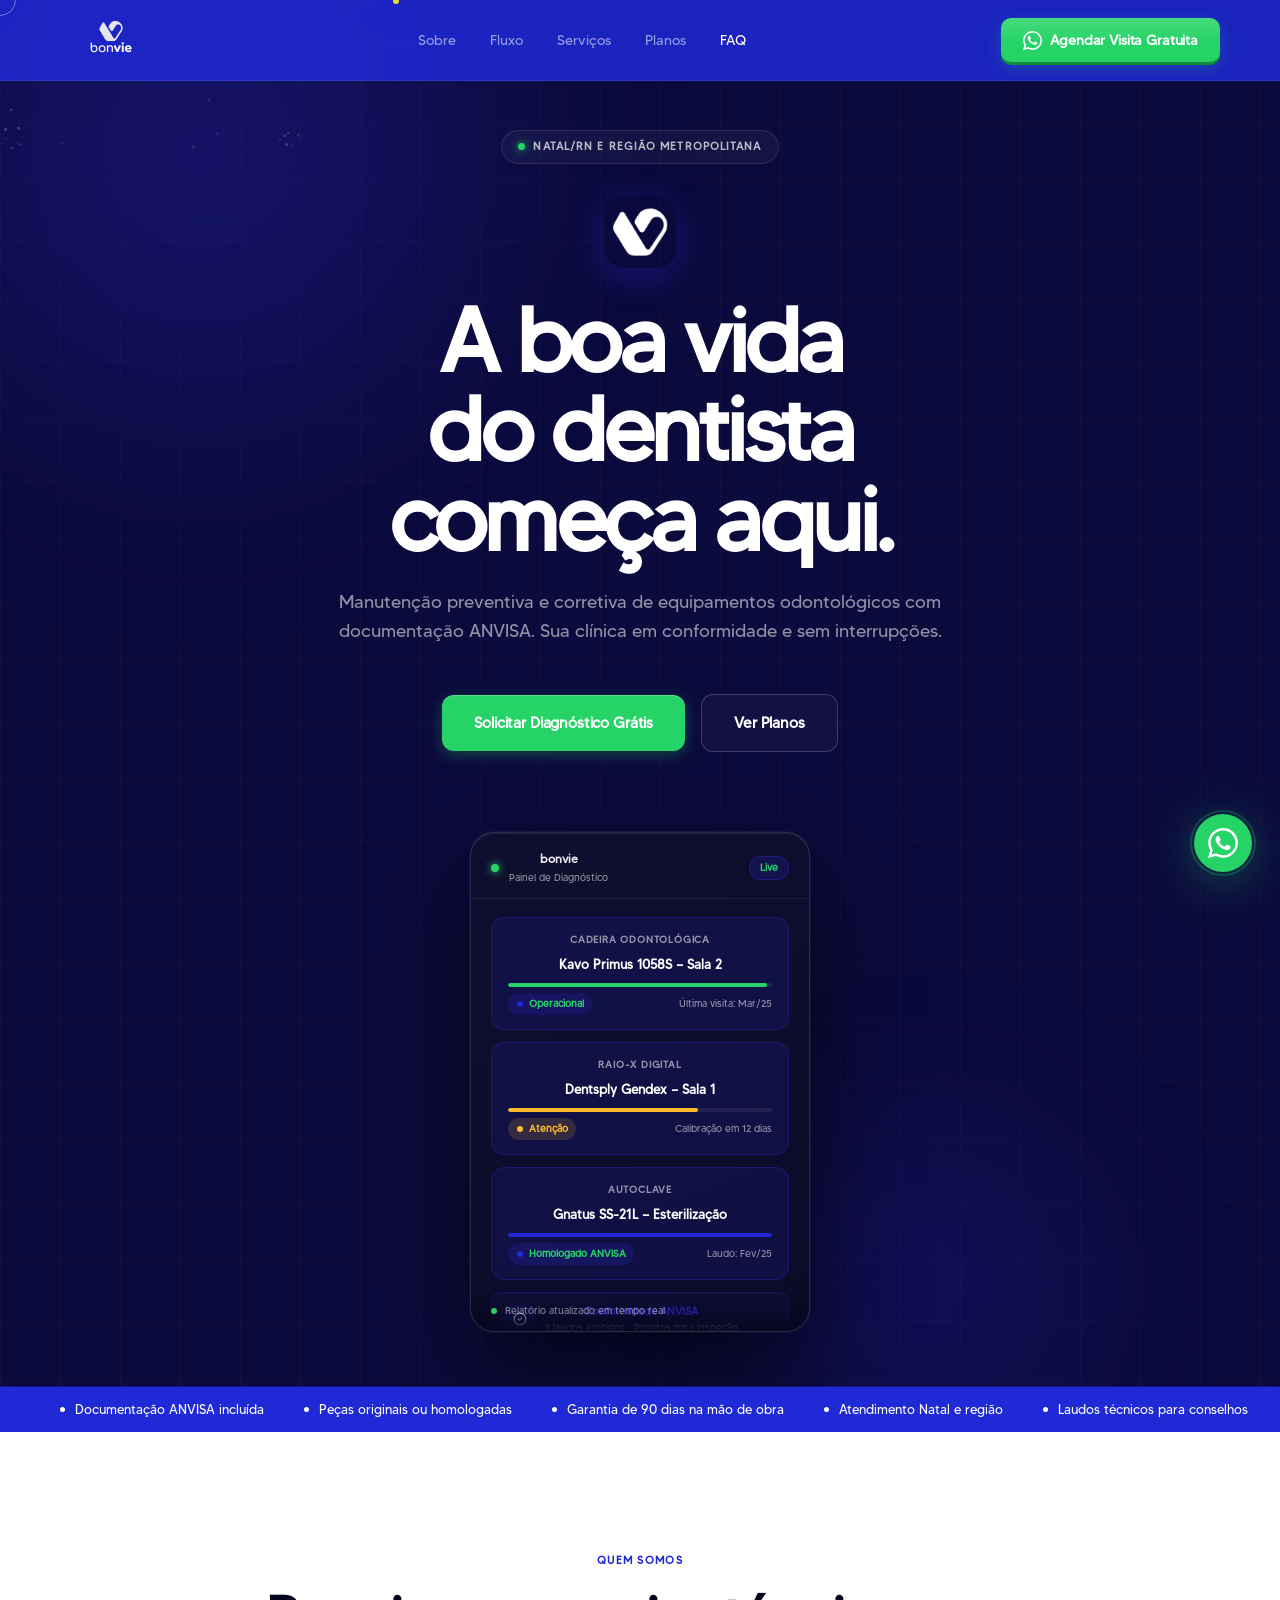
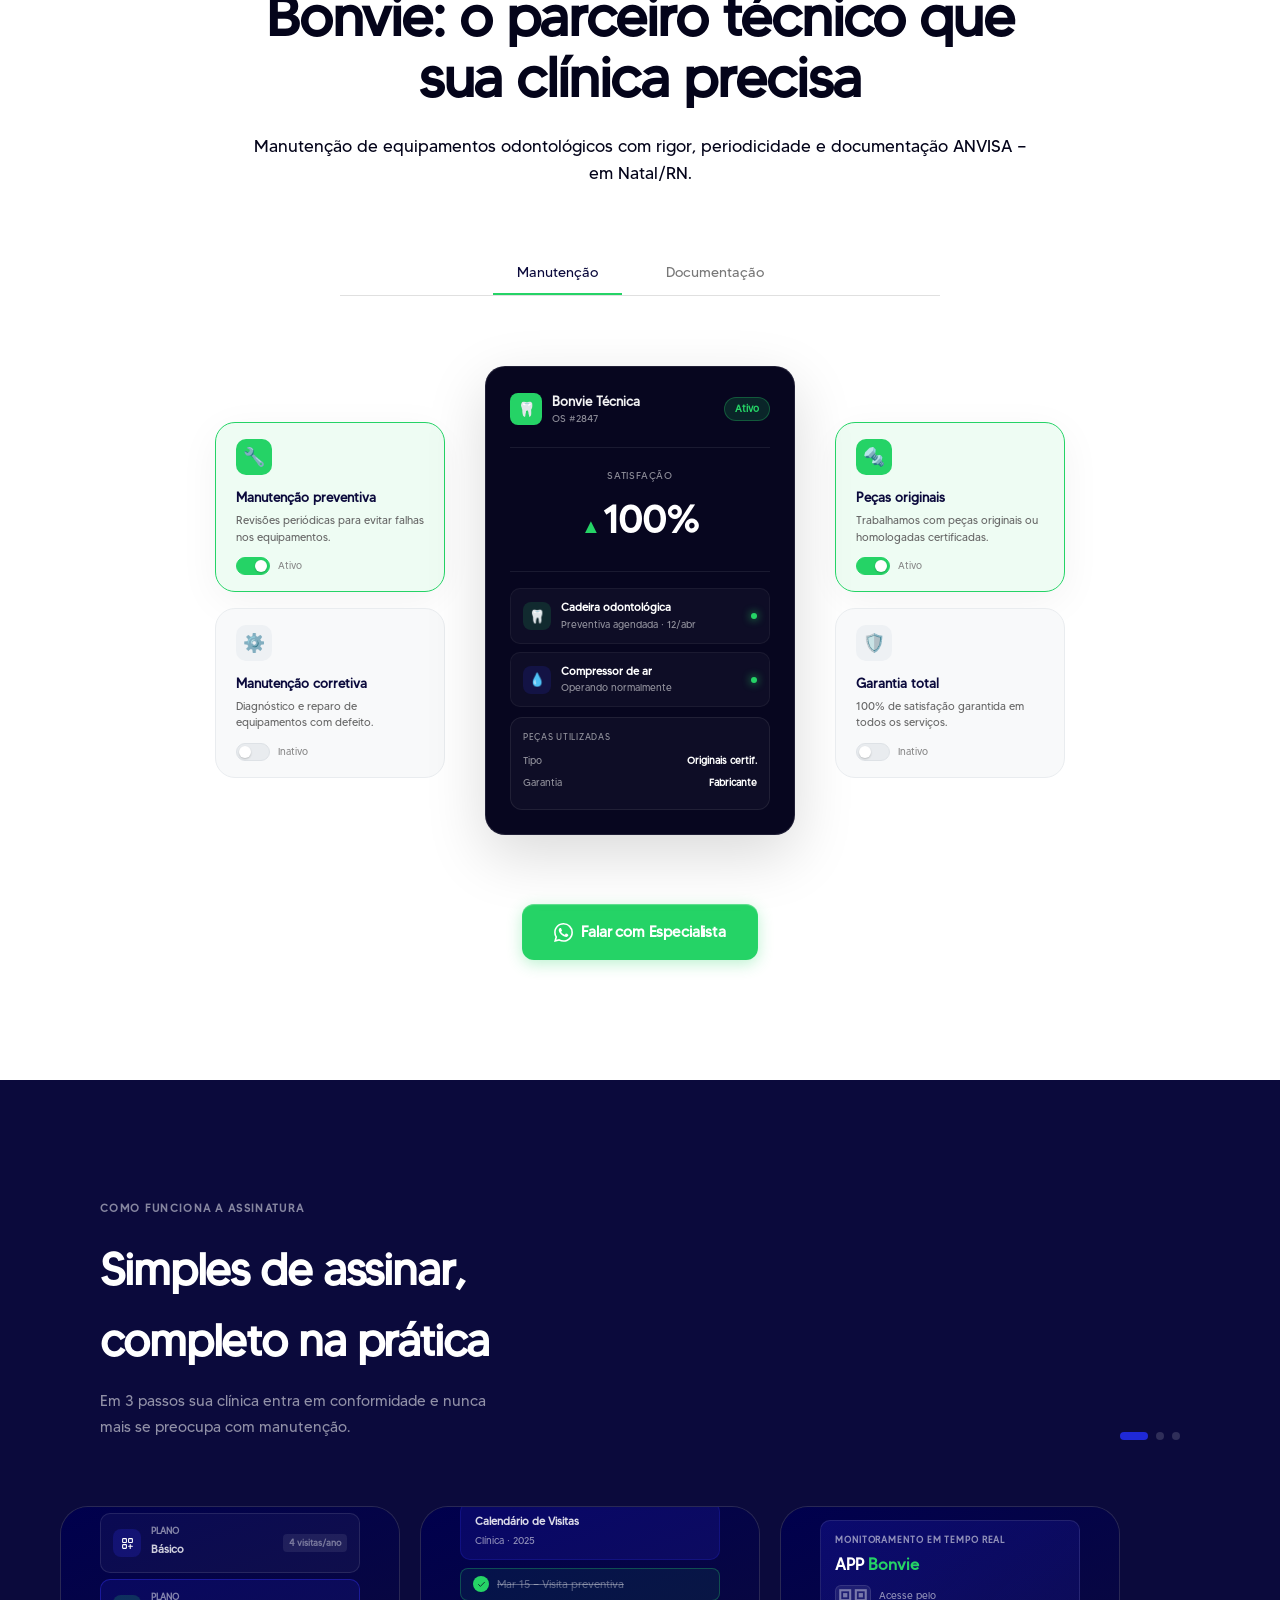
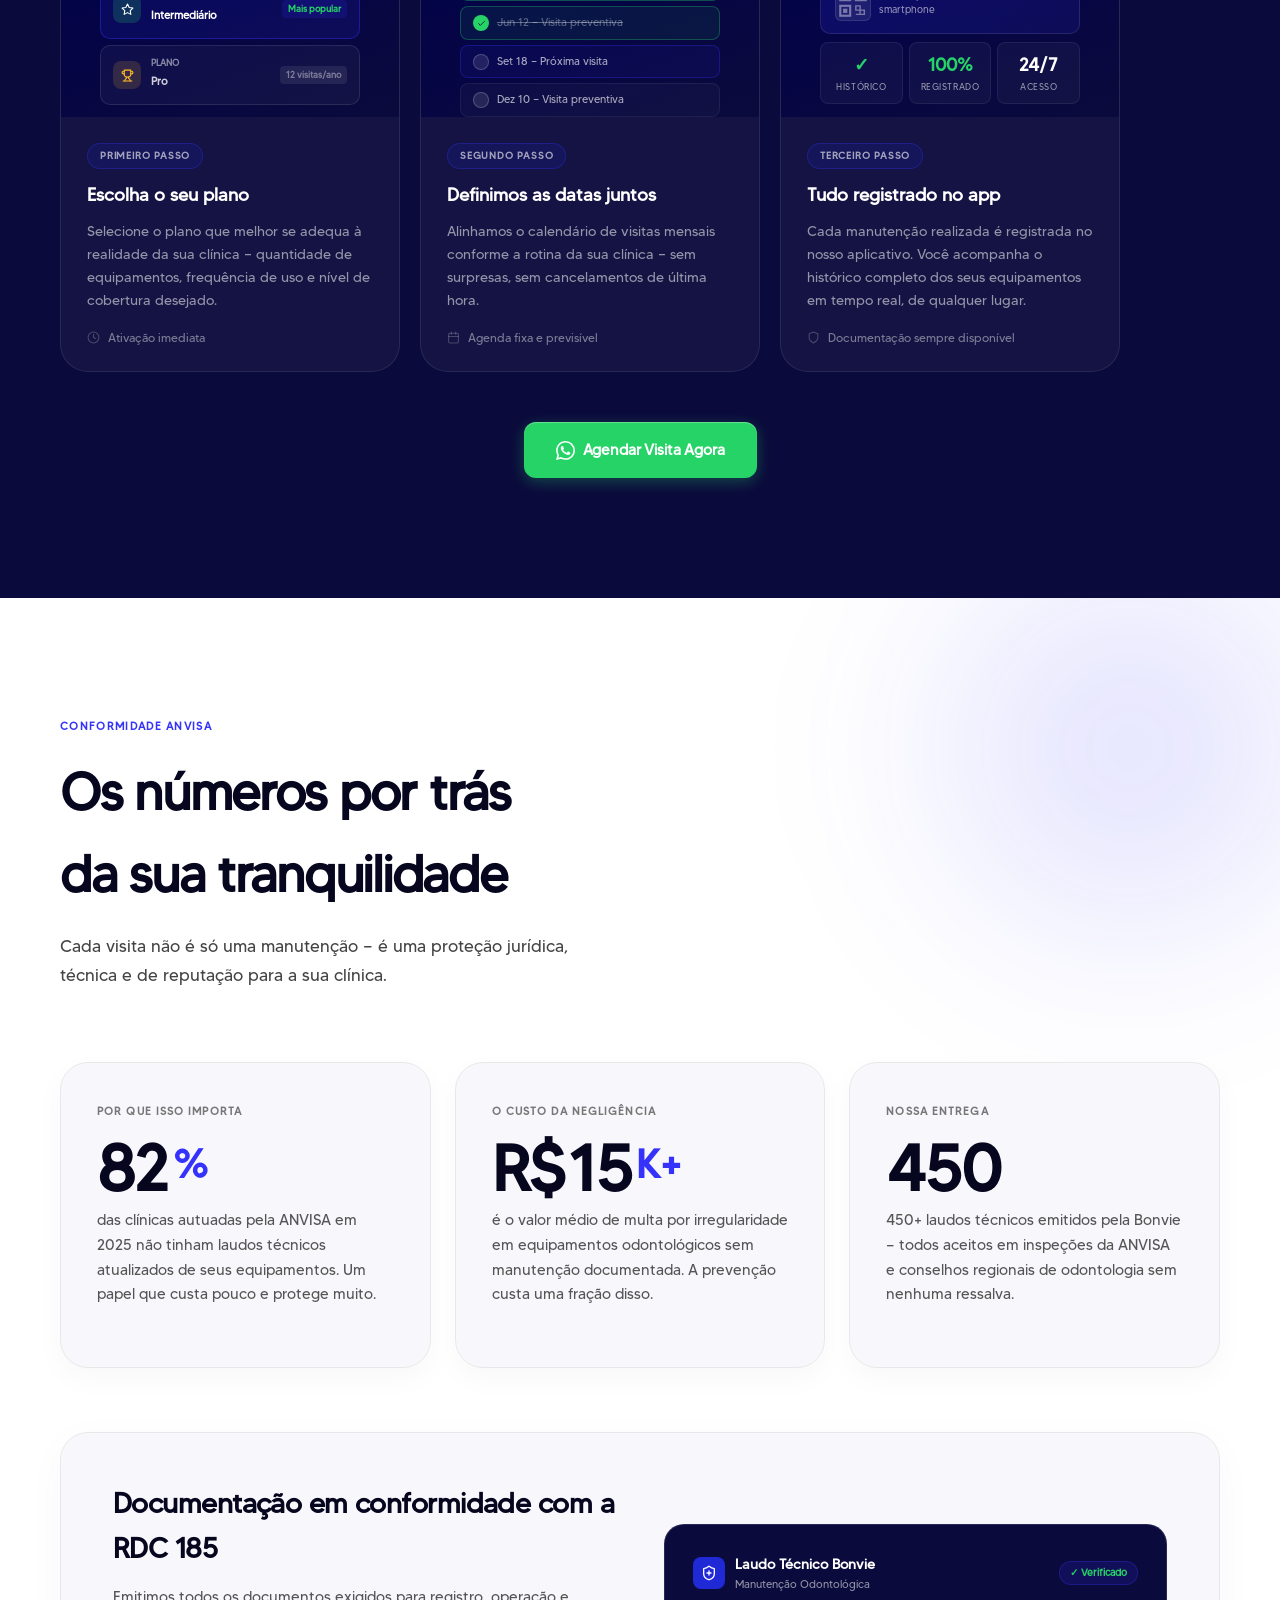
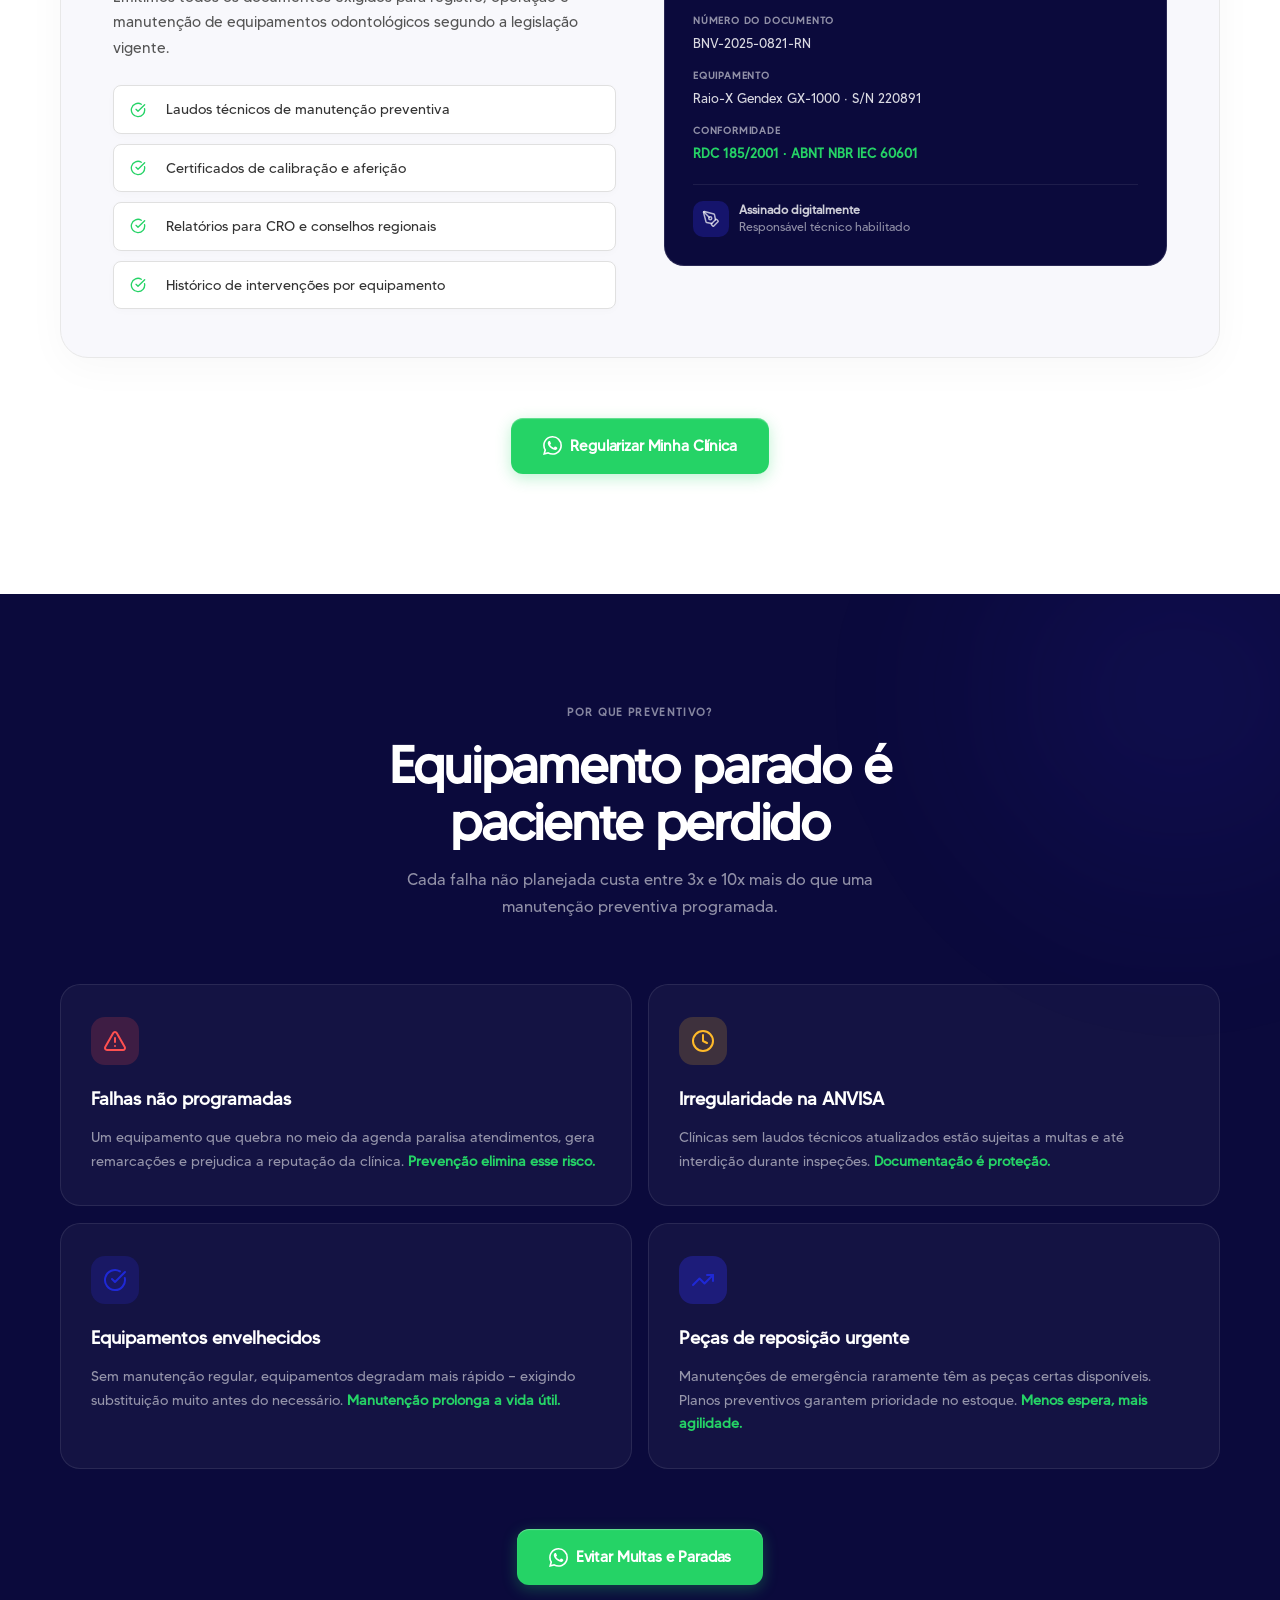
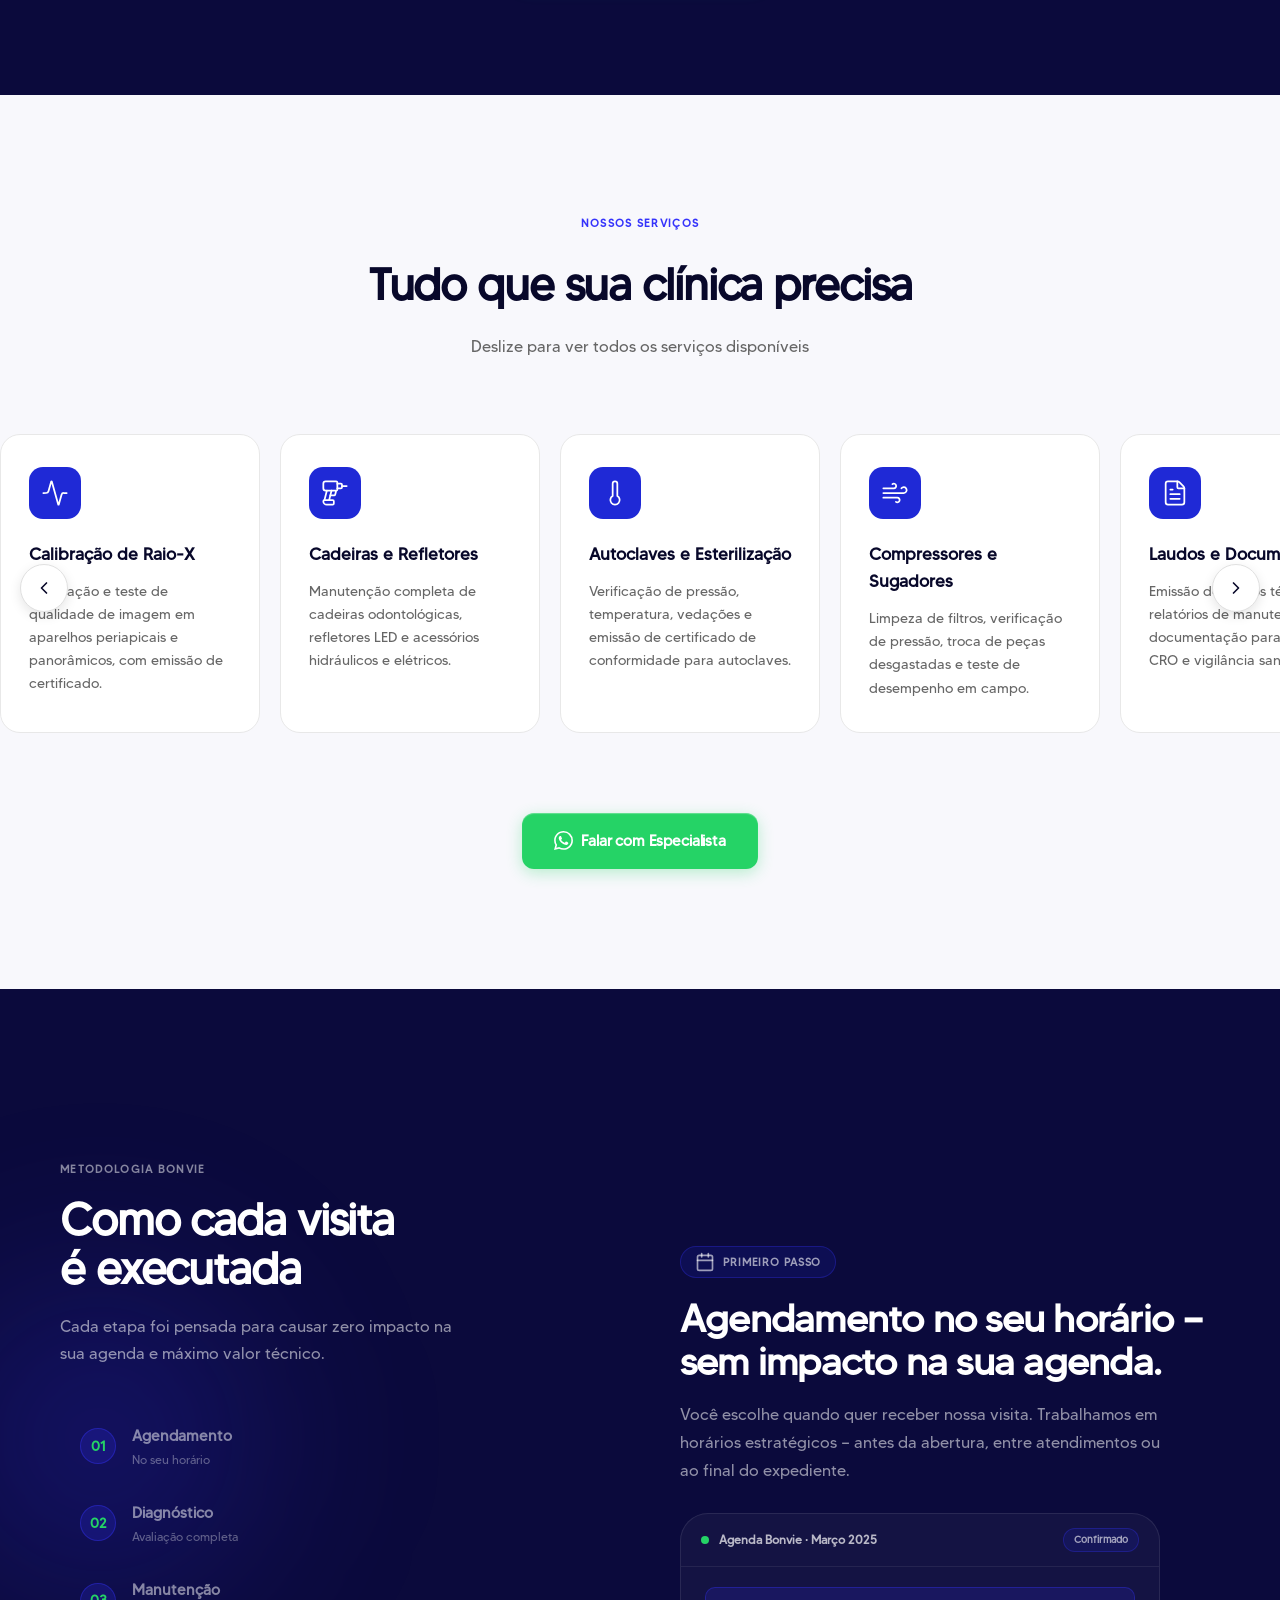
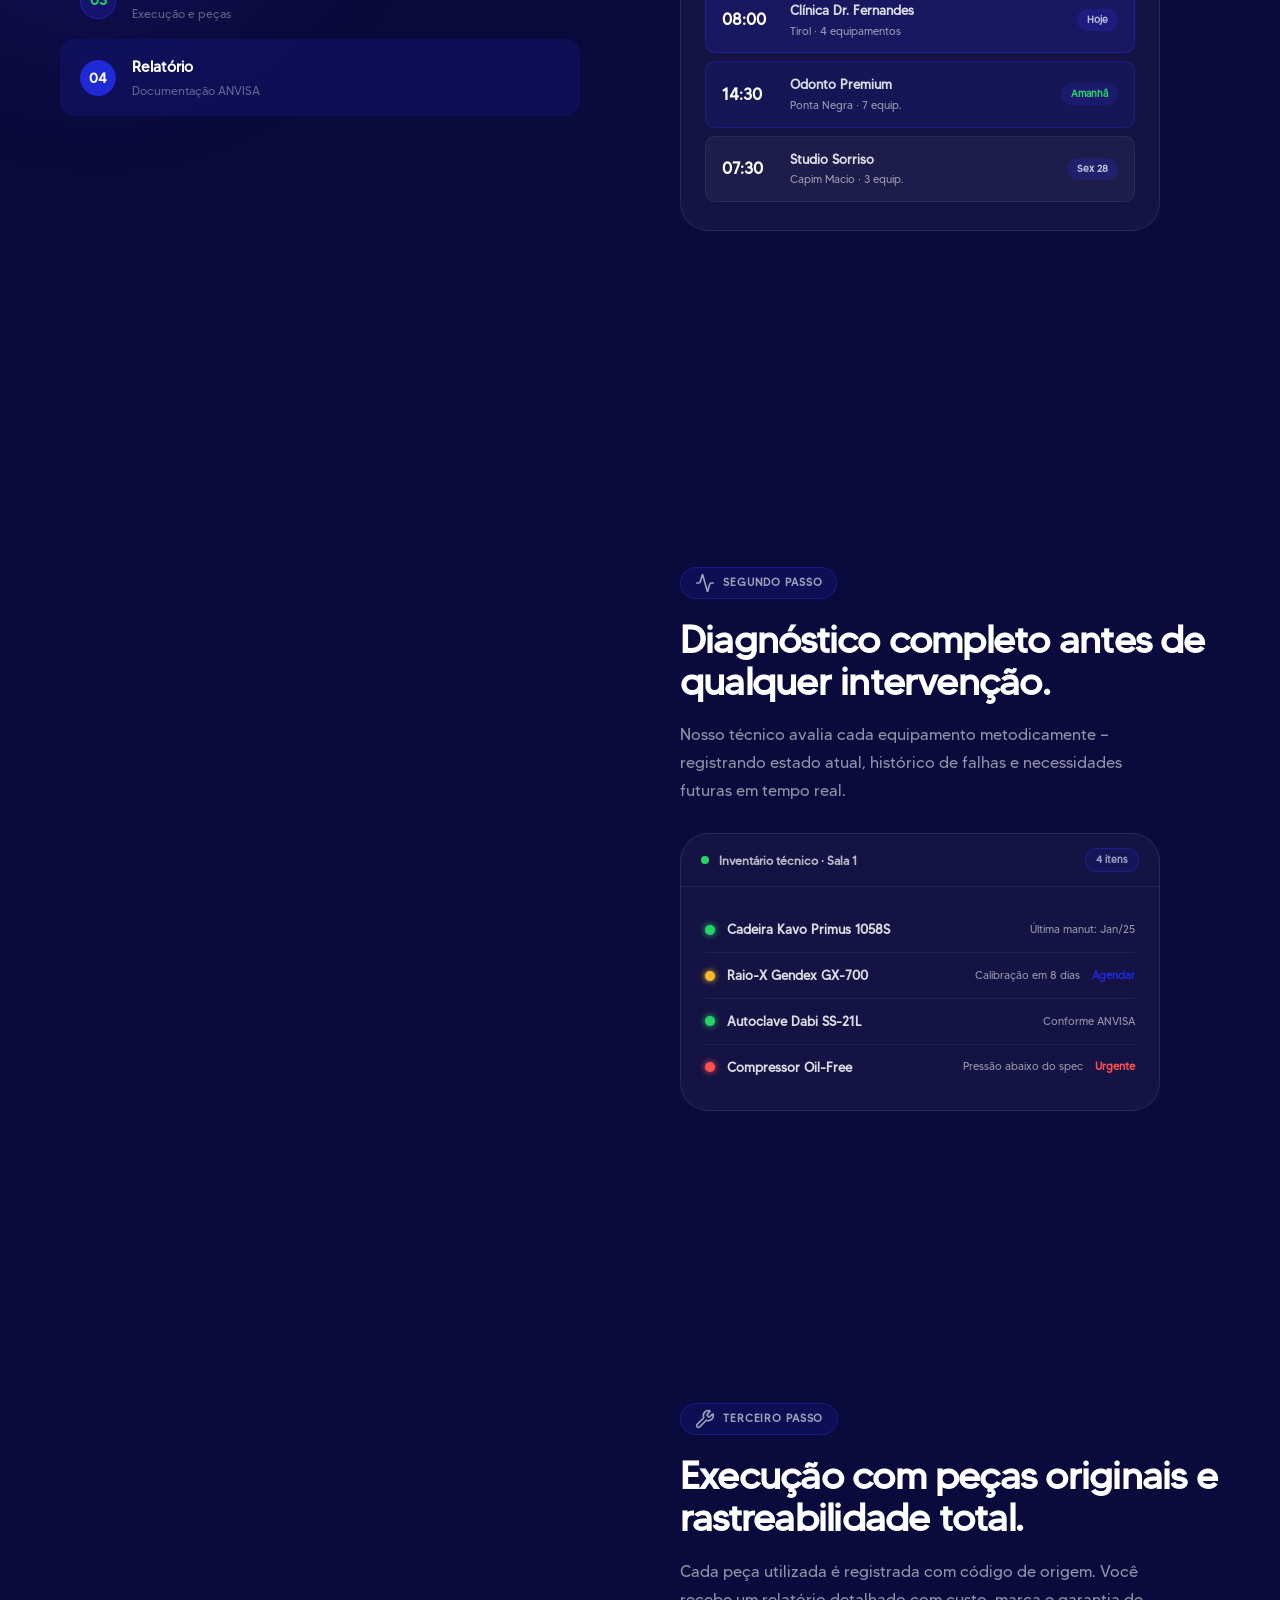
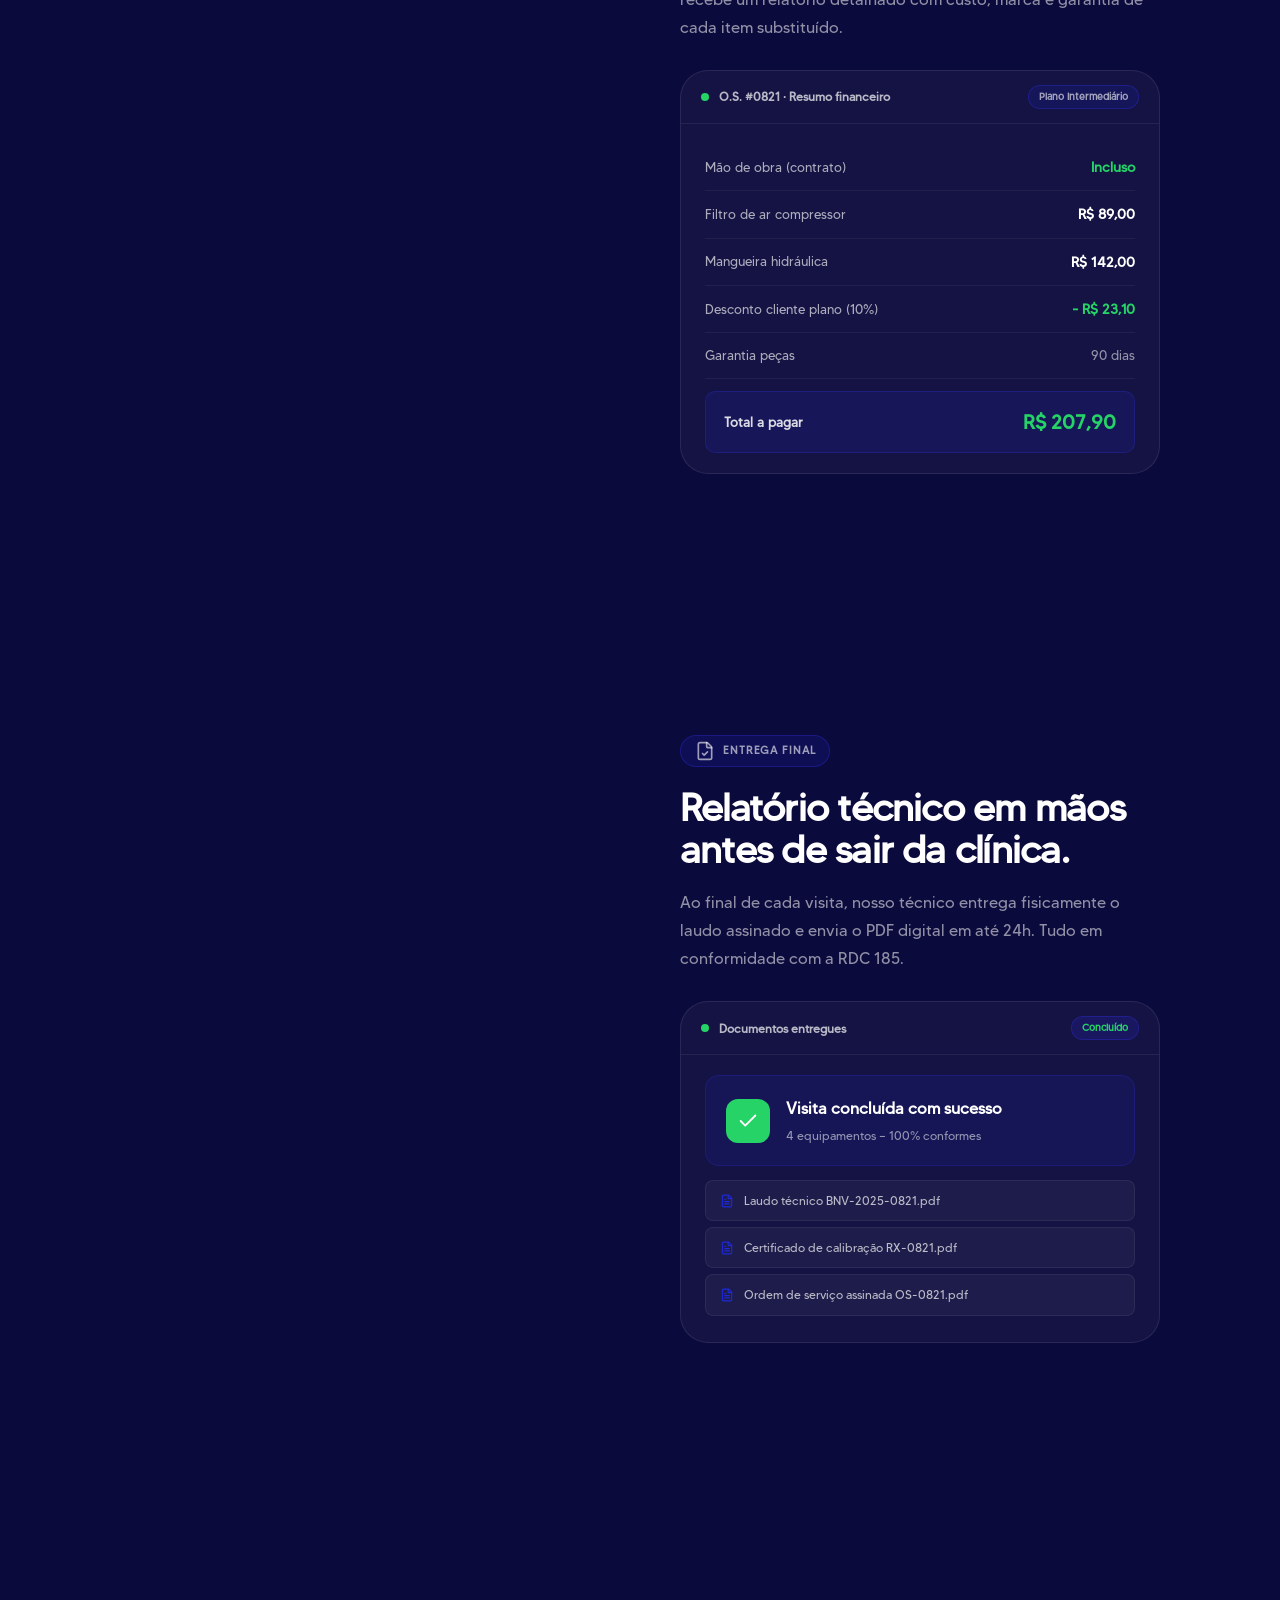
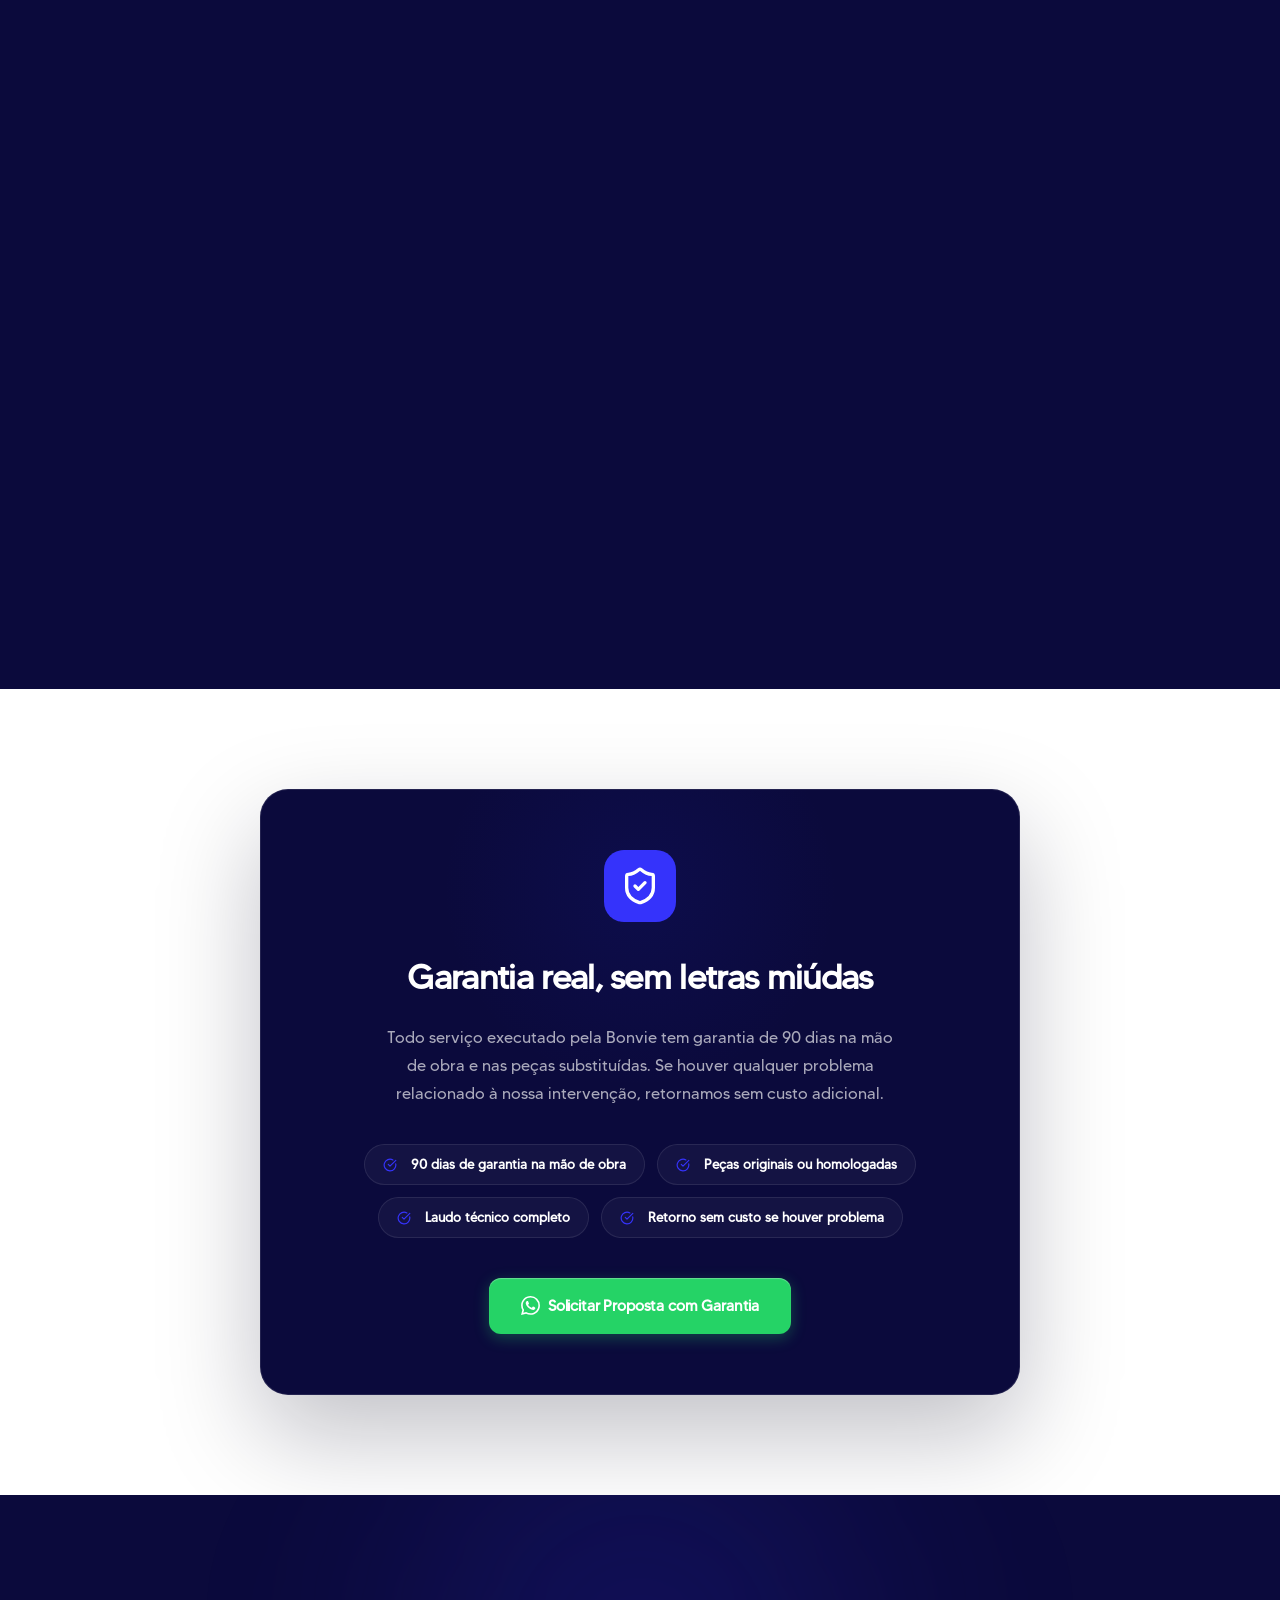
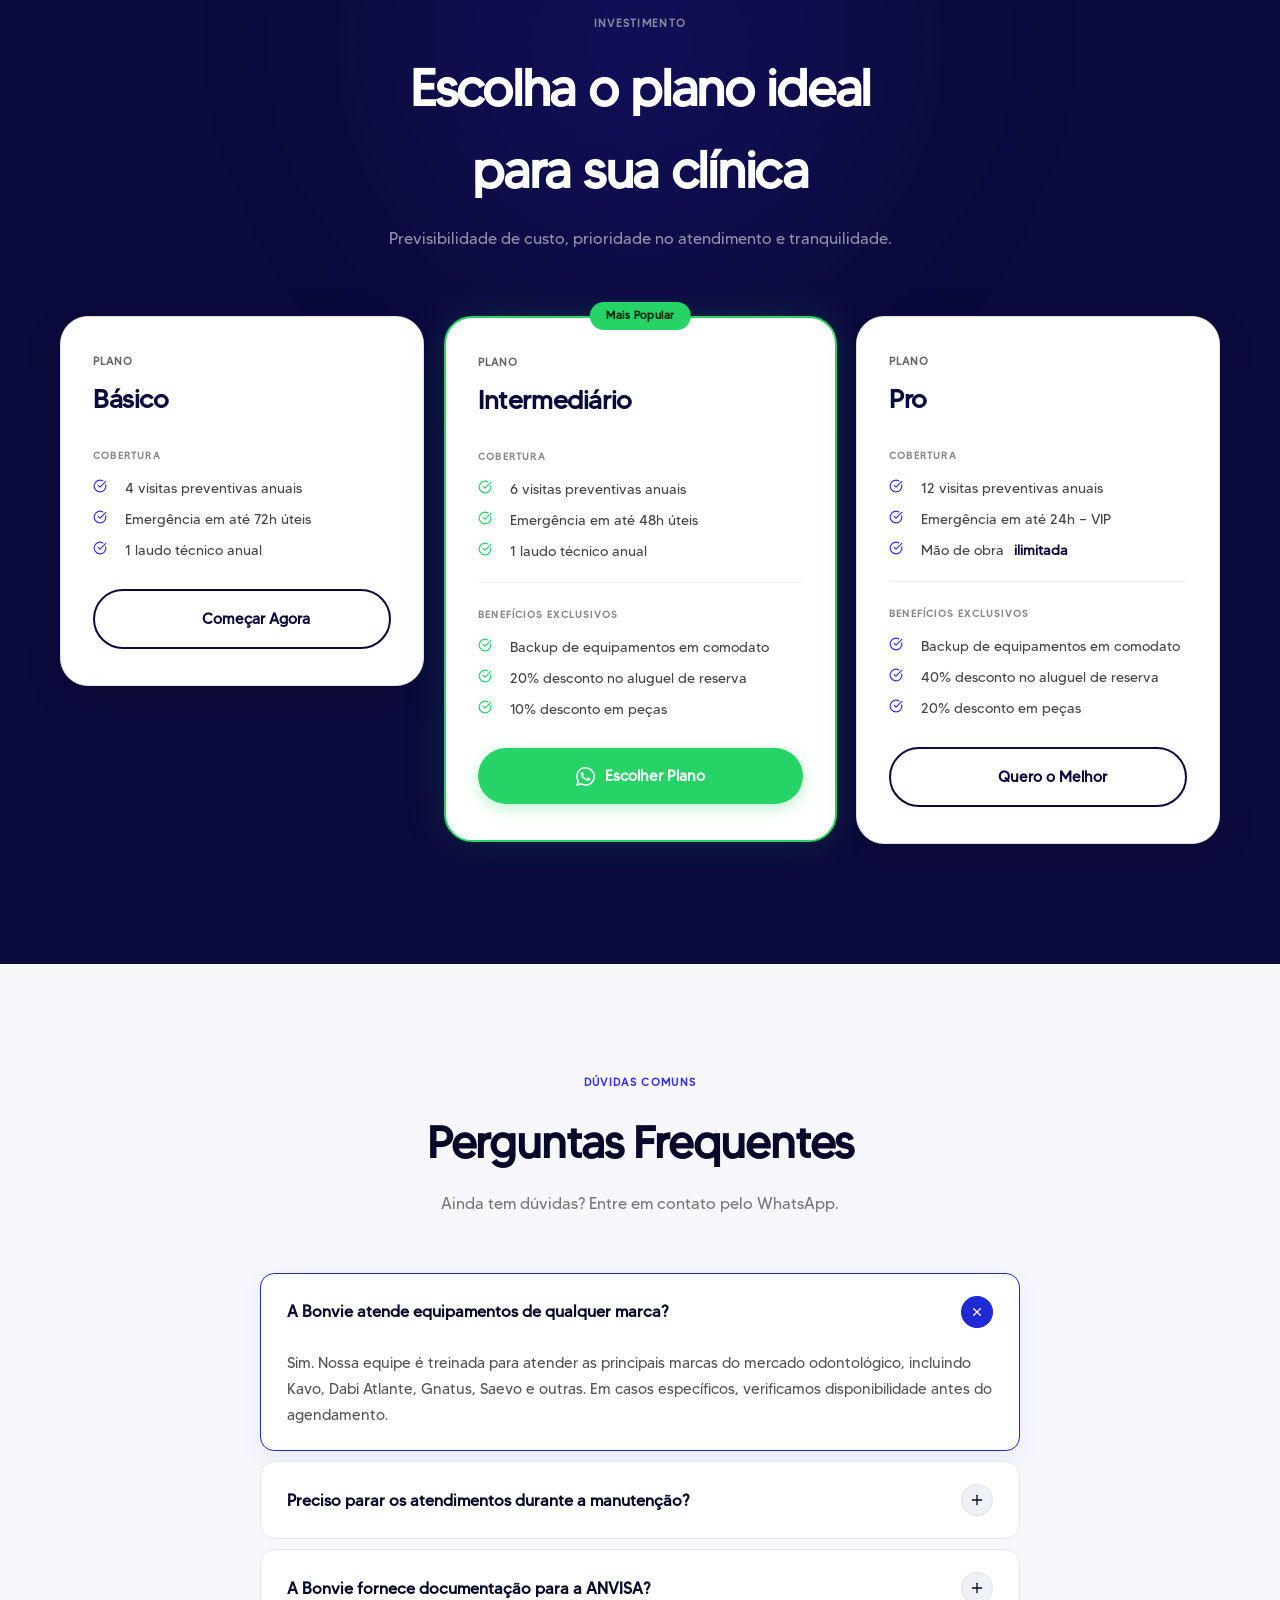
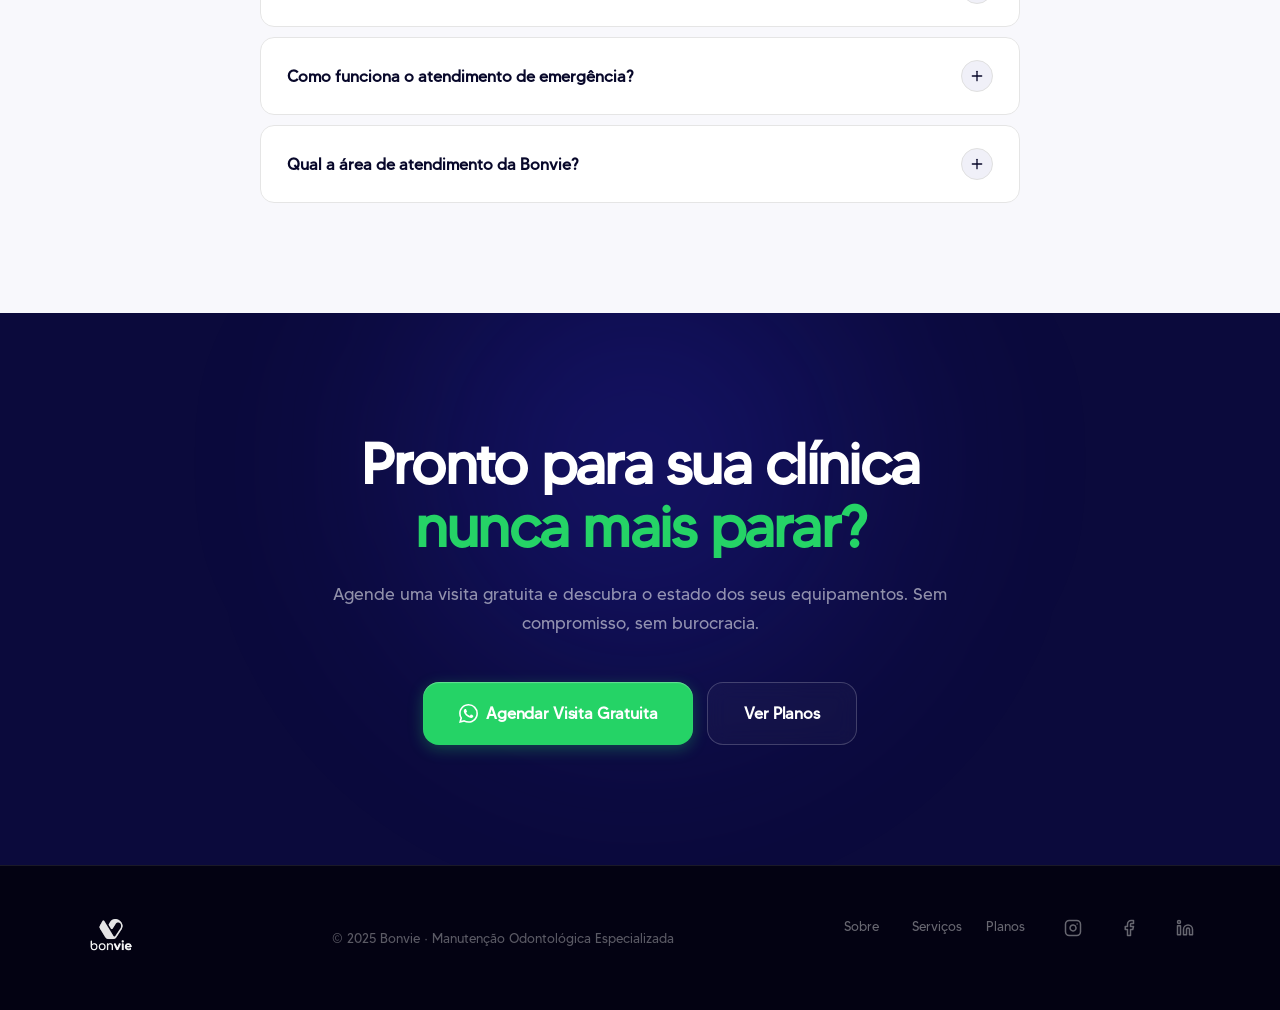
==== commit 96aa8dff: "Update index.html" ====
--- a/index.html
+++ b/index.html
@@ -530,10 +530,6 @@
   scrollbar-width: none;
   padding: 10px var(--px) 10px;
   cursor: grab;
-  .fluxo-track,
-.fluxo-card,
-.fluxo-card-preview,
-.fluxo-card-body {
   touch-action: pan-x pan-y;
   -webkit-overflow-scrolling: touch;
 }
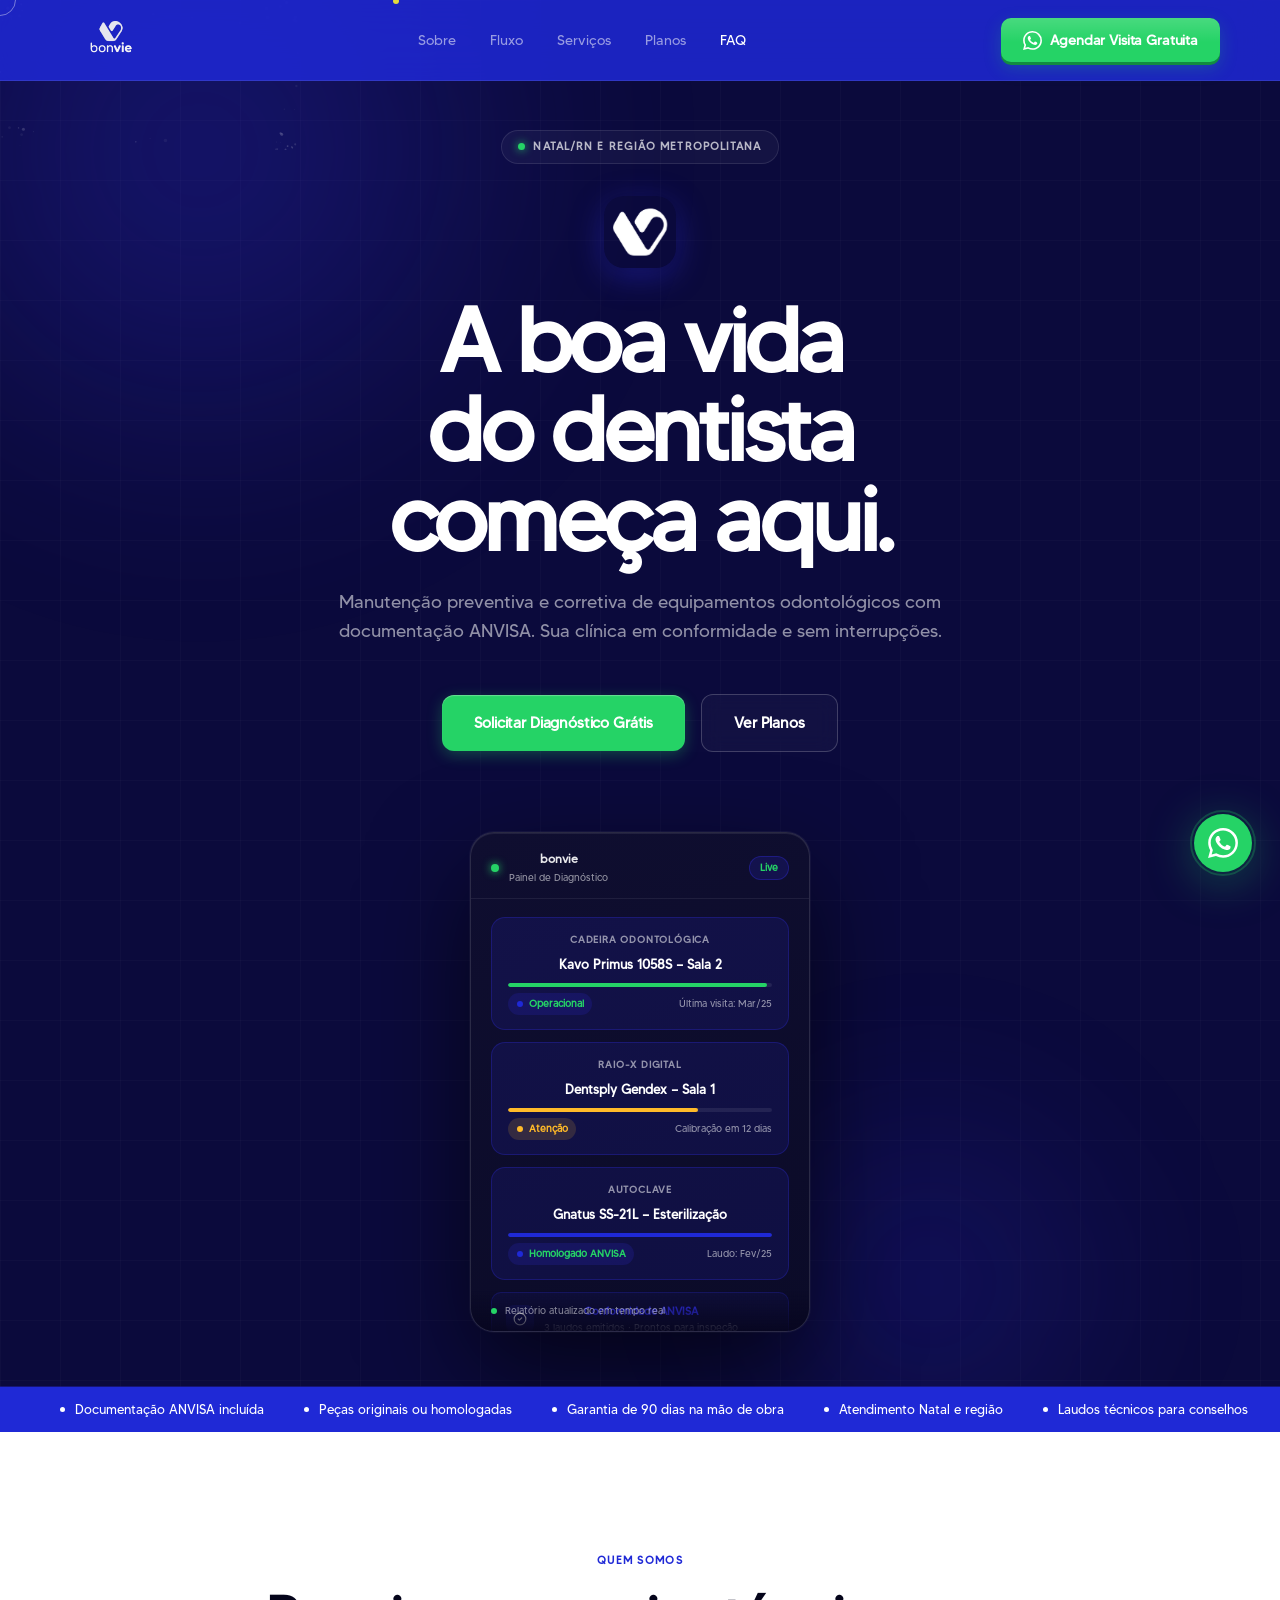
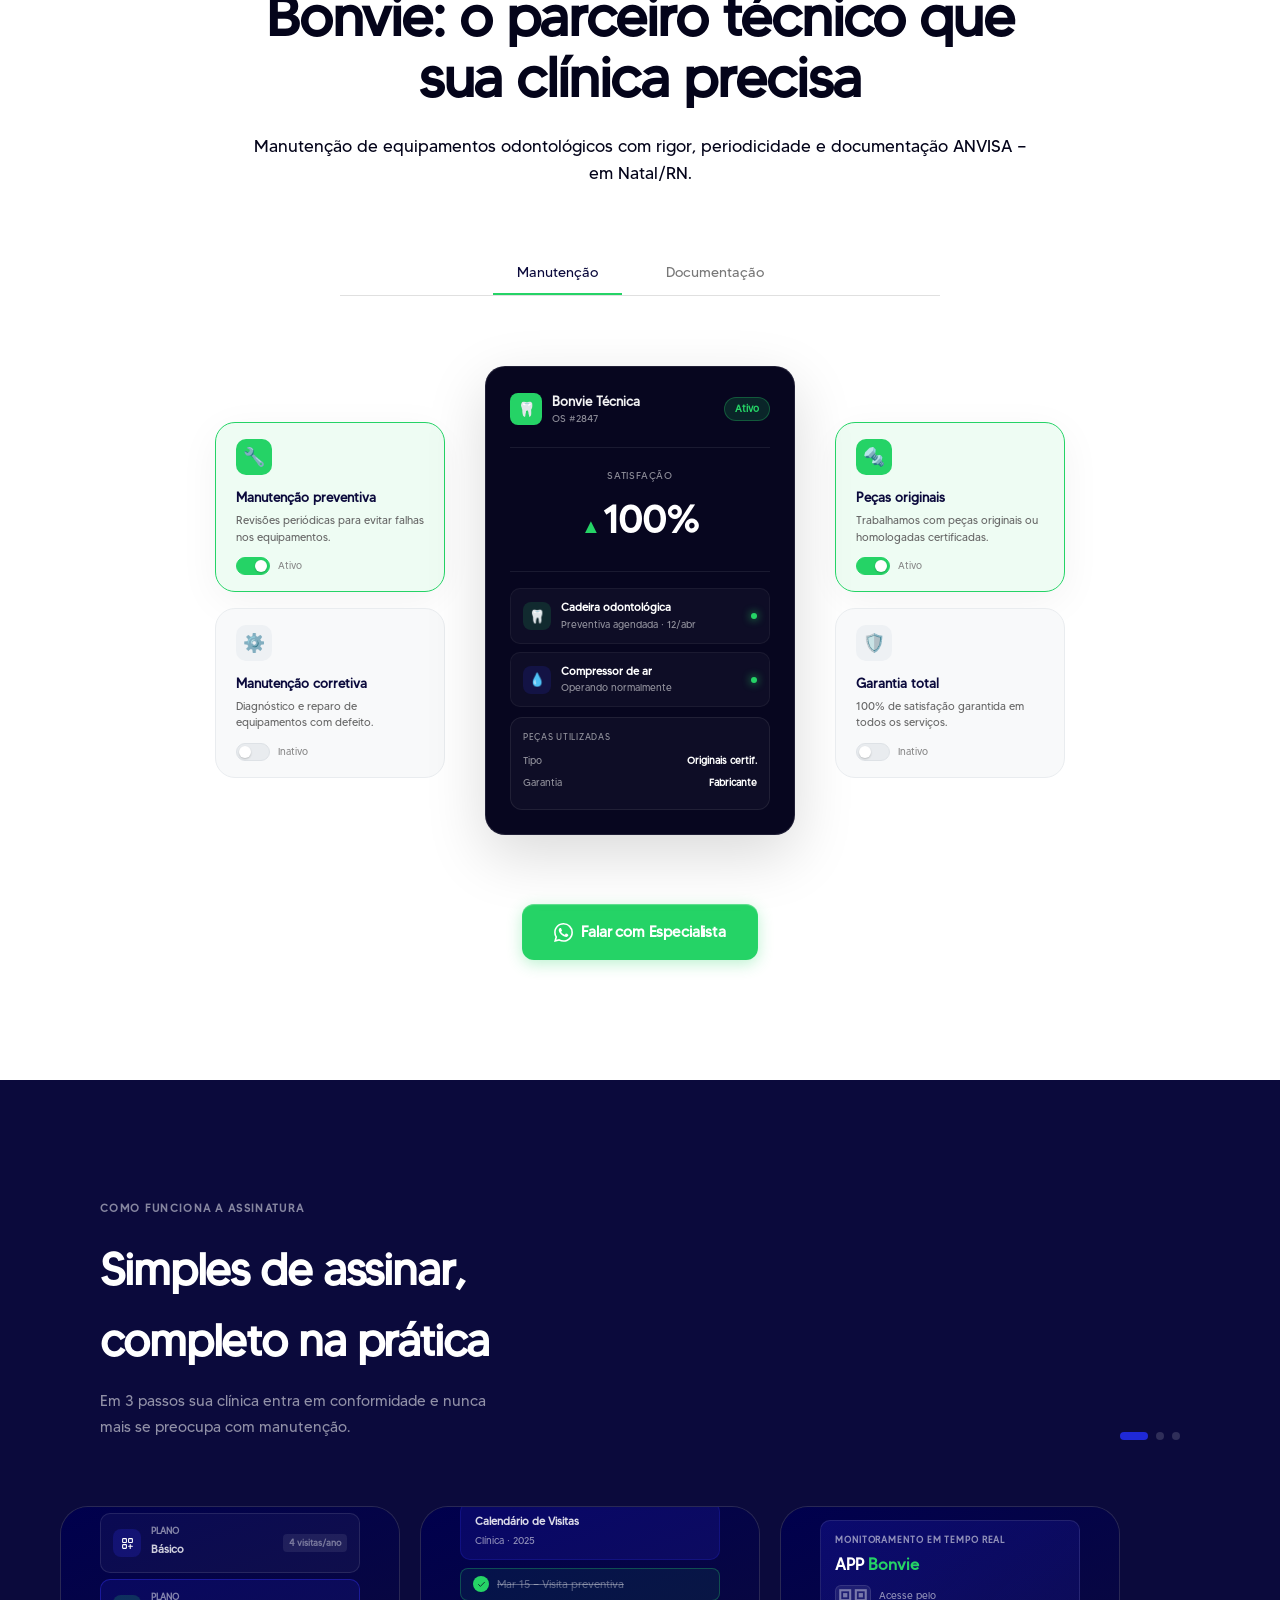
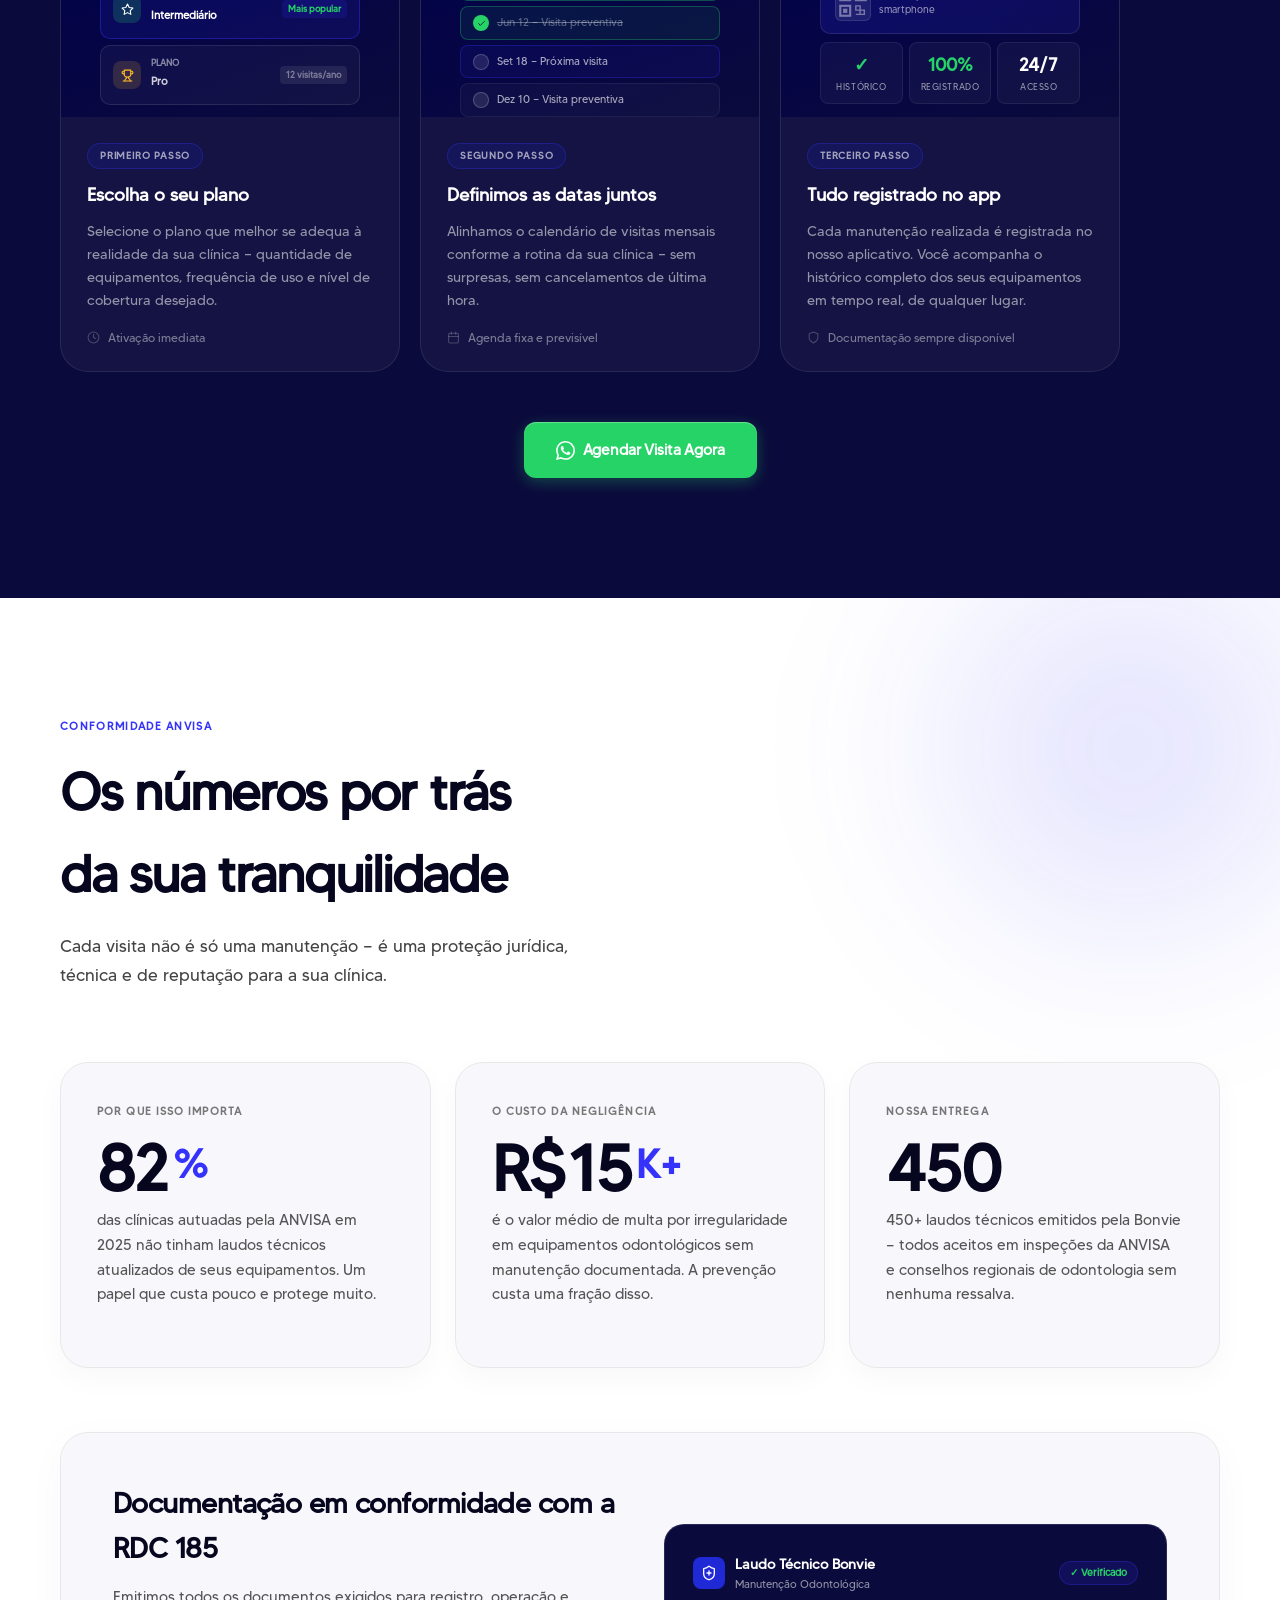
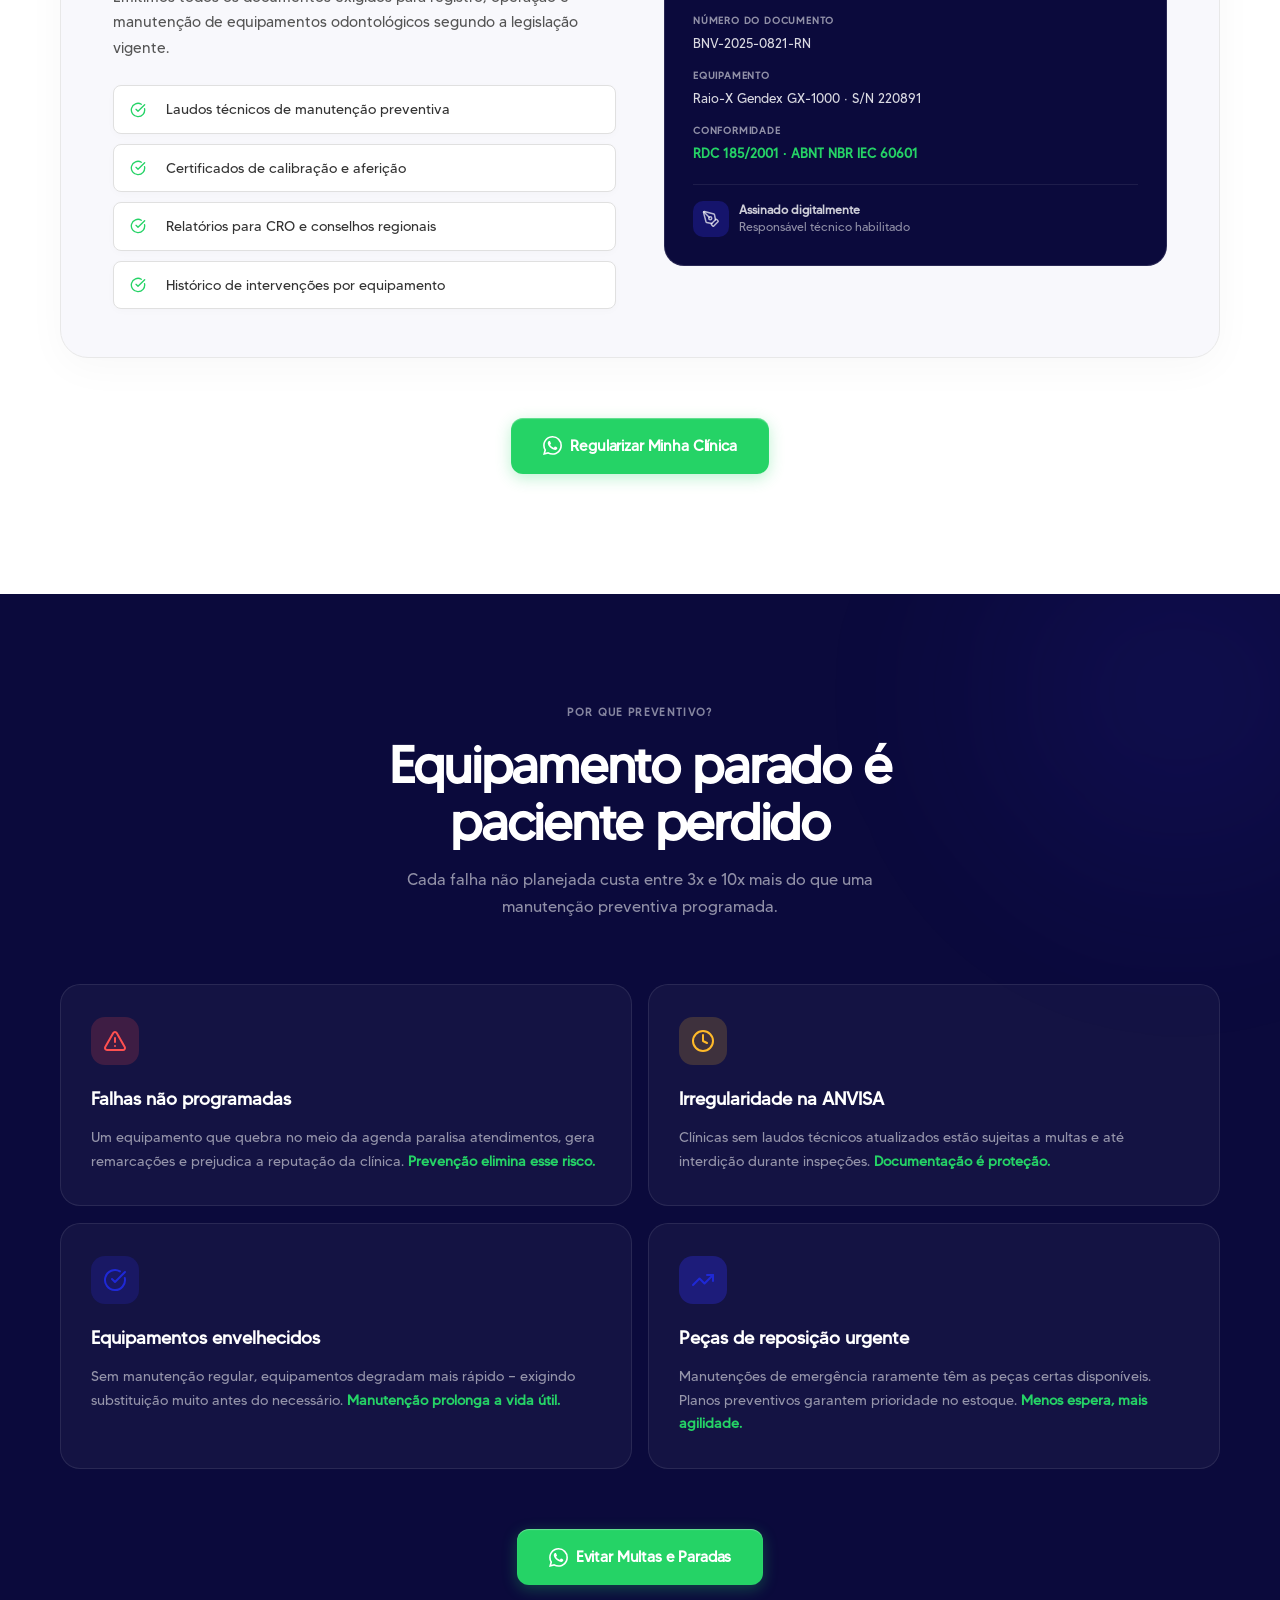
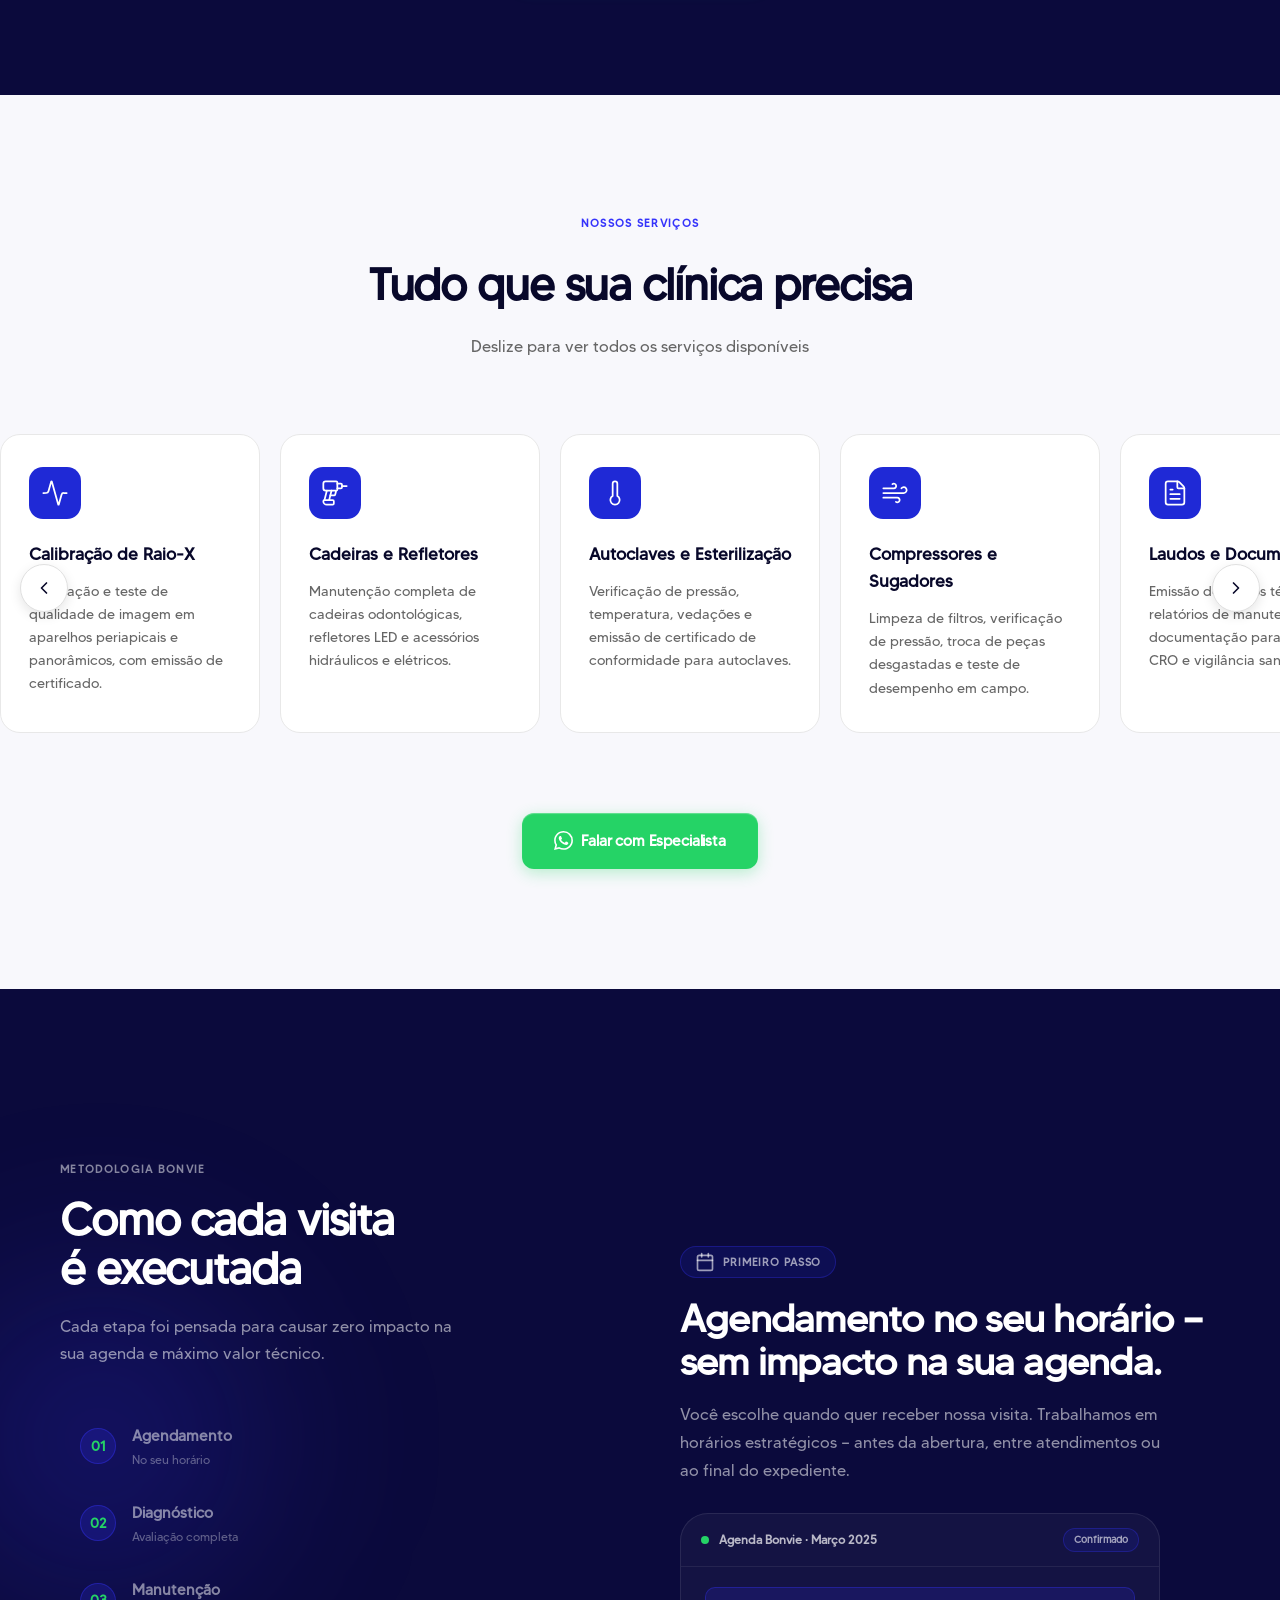
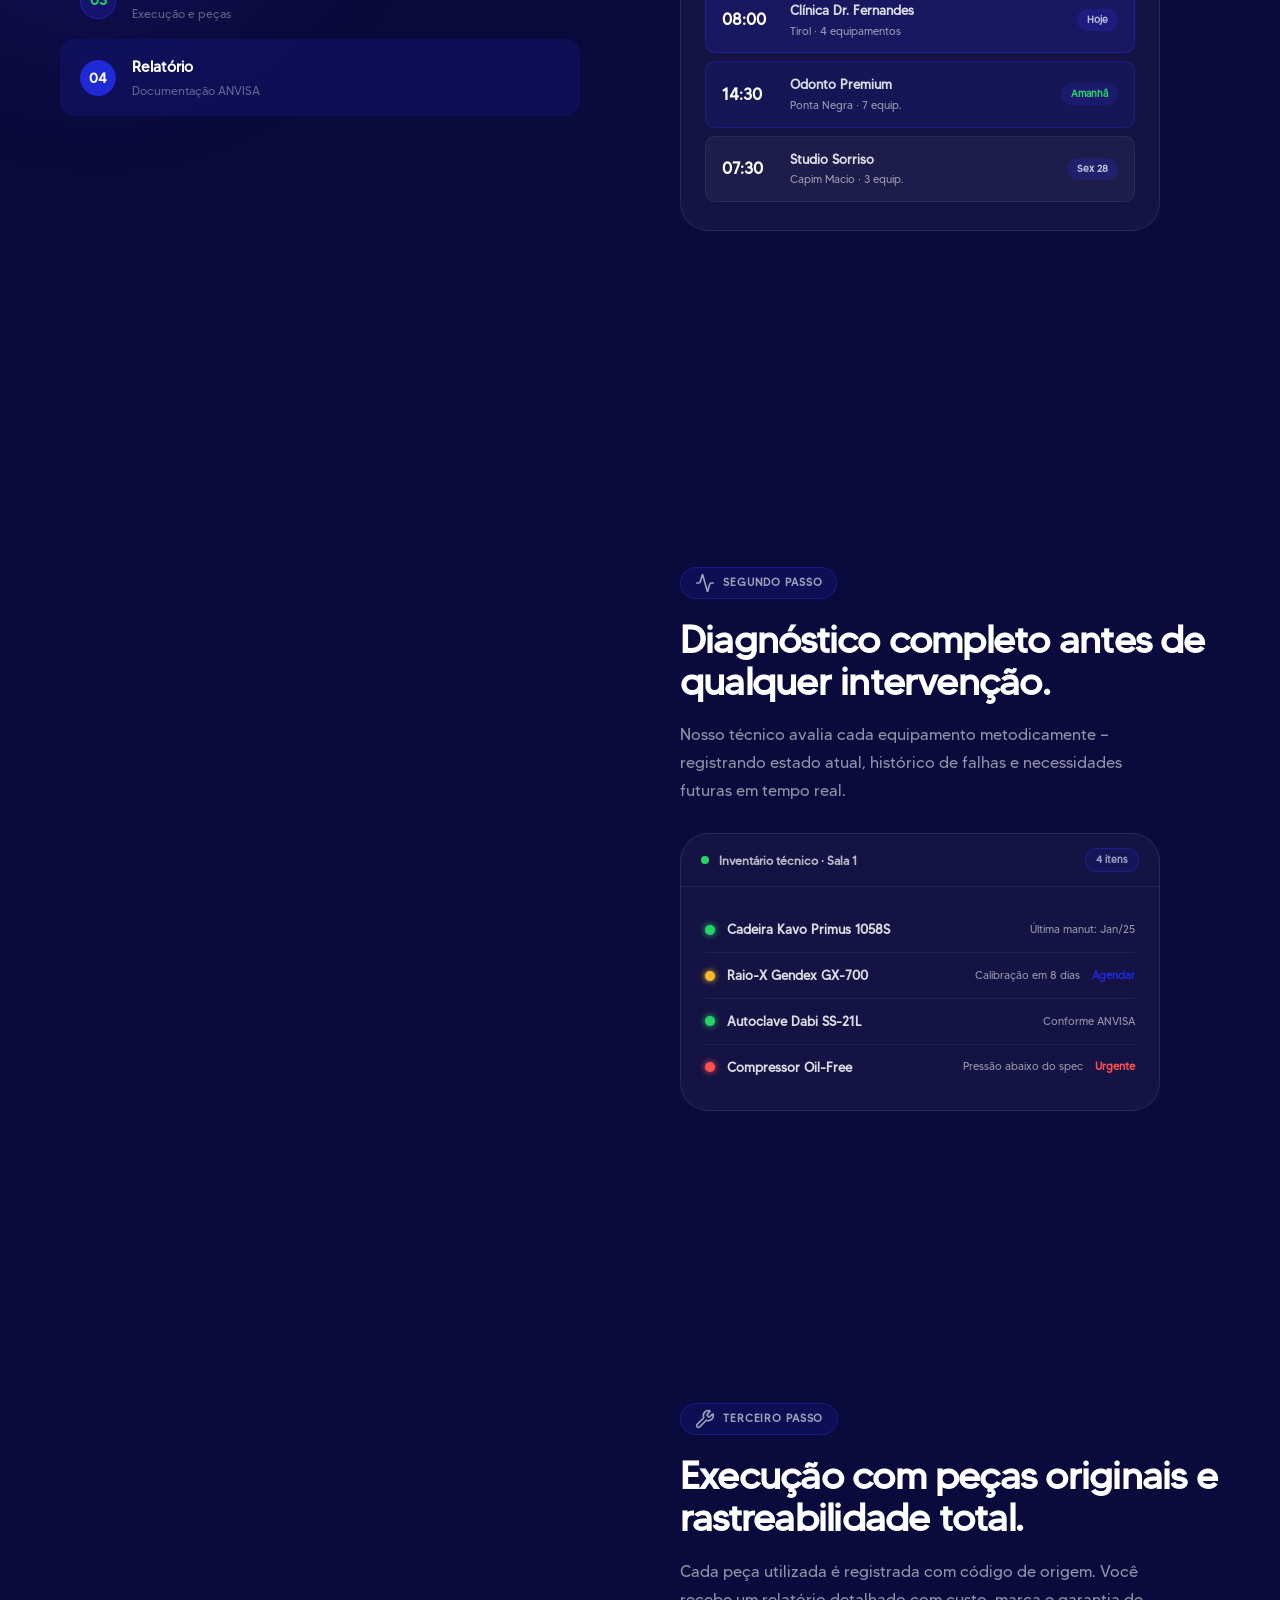
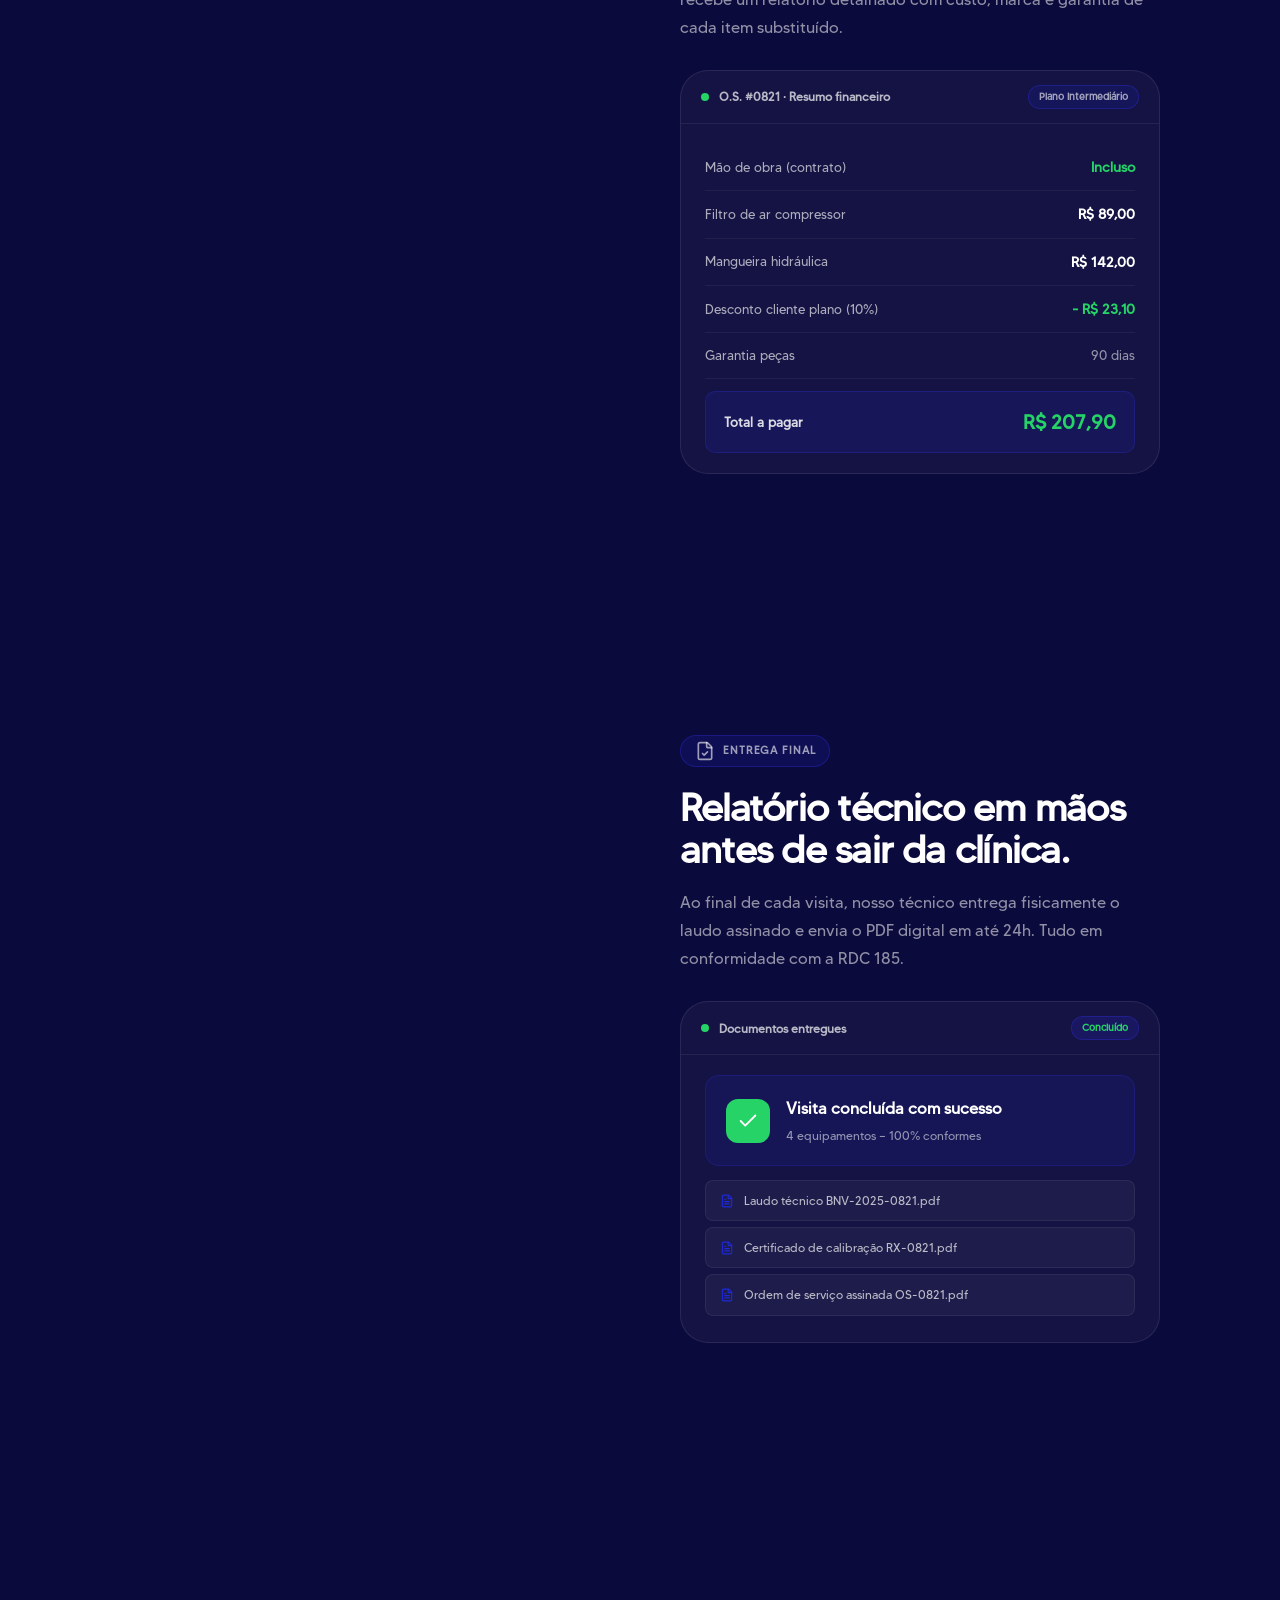
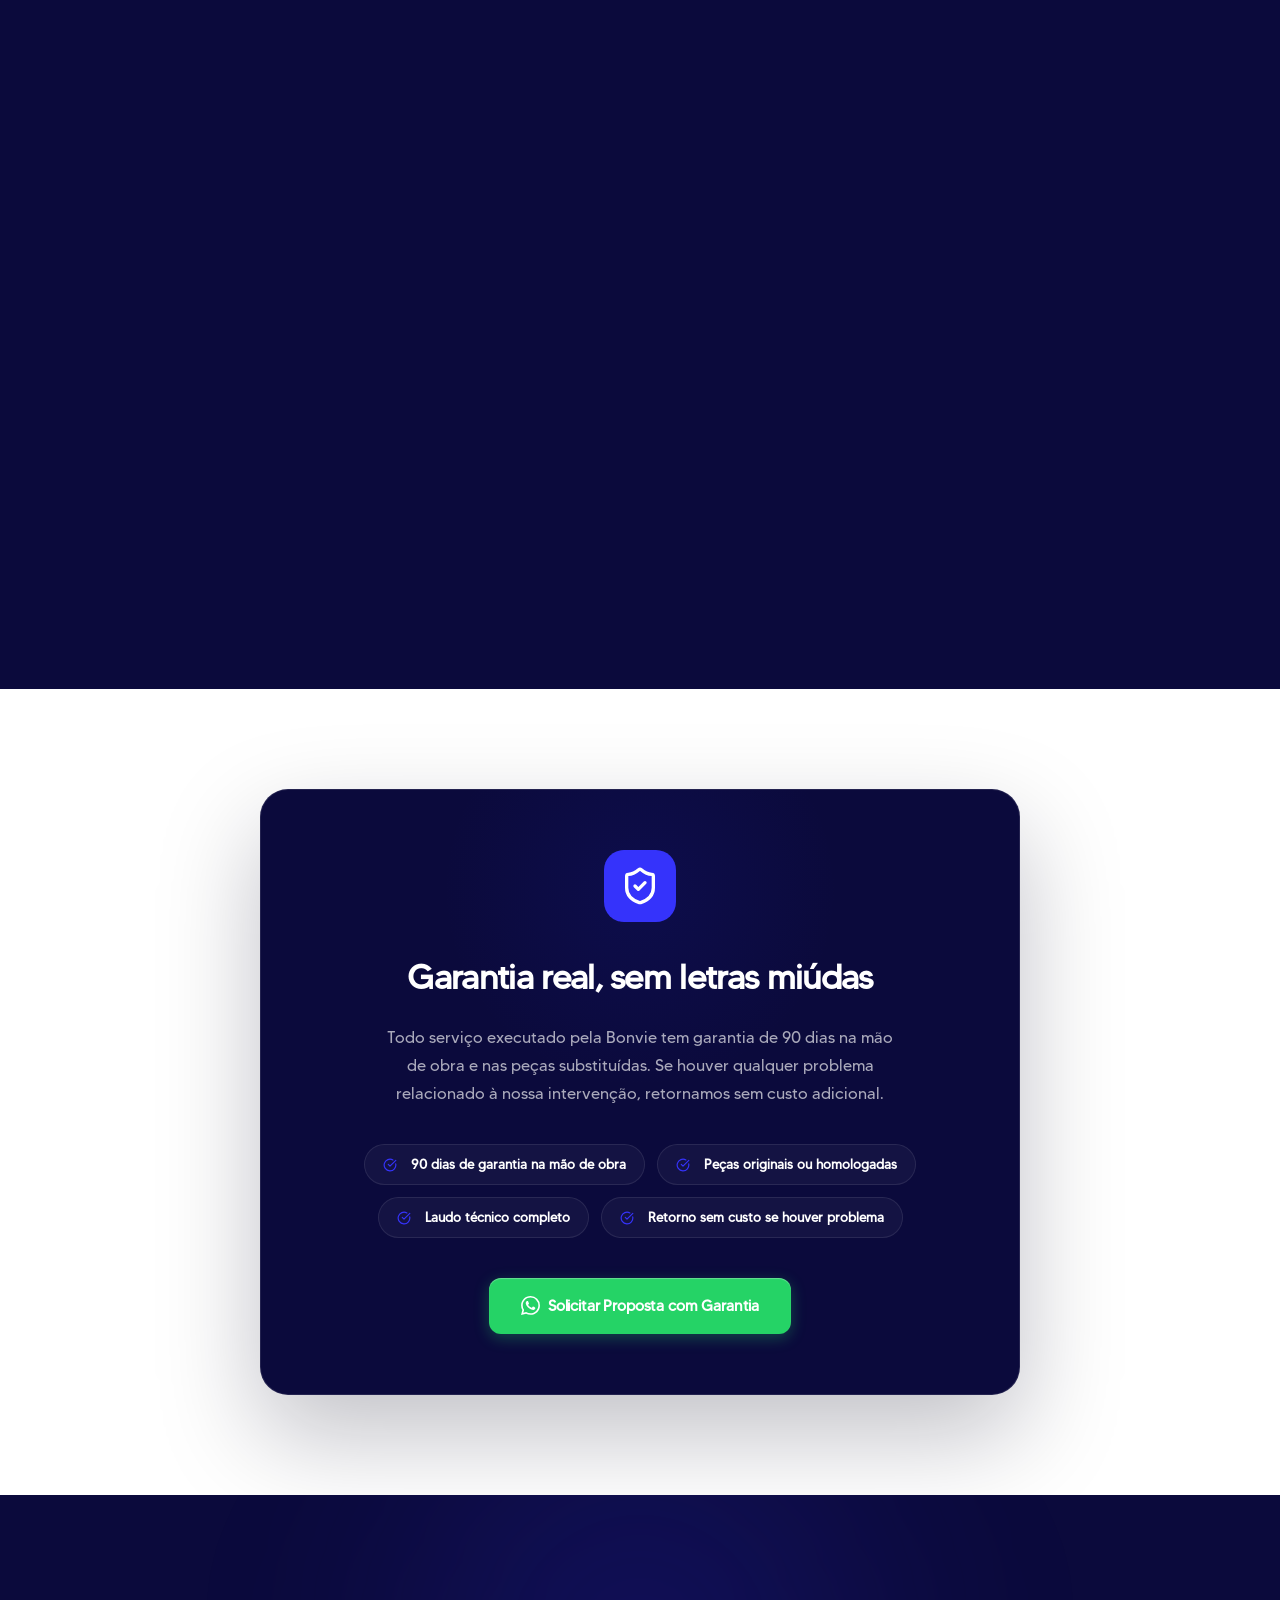
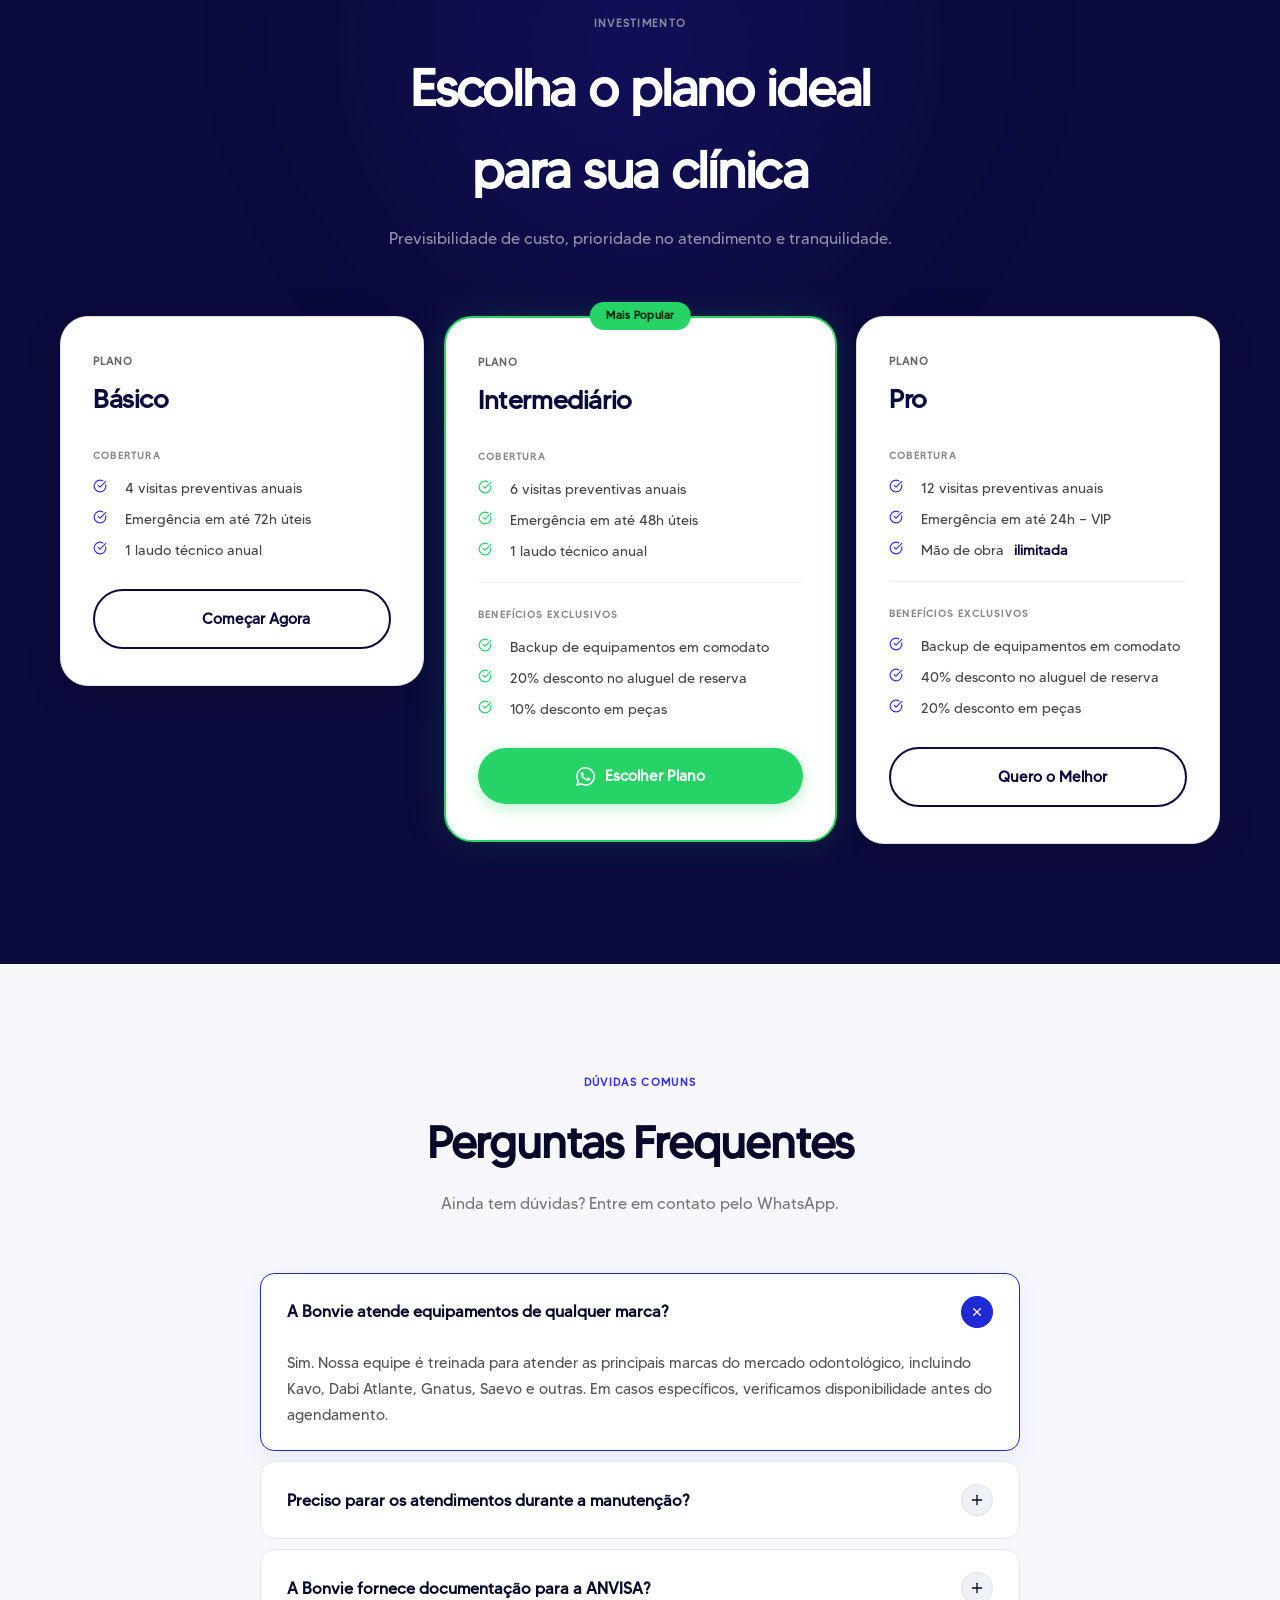
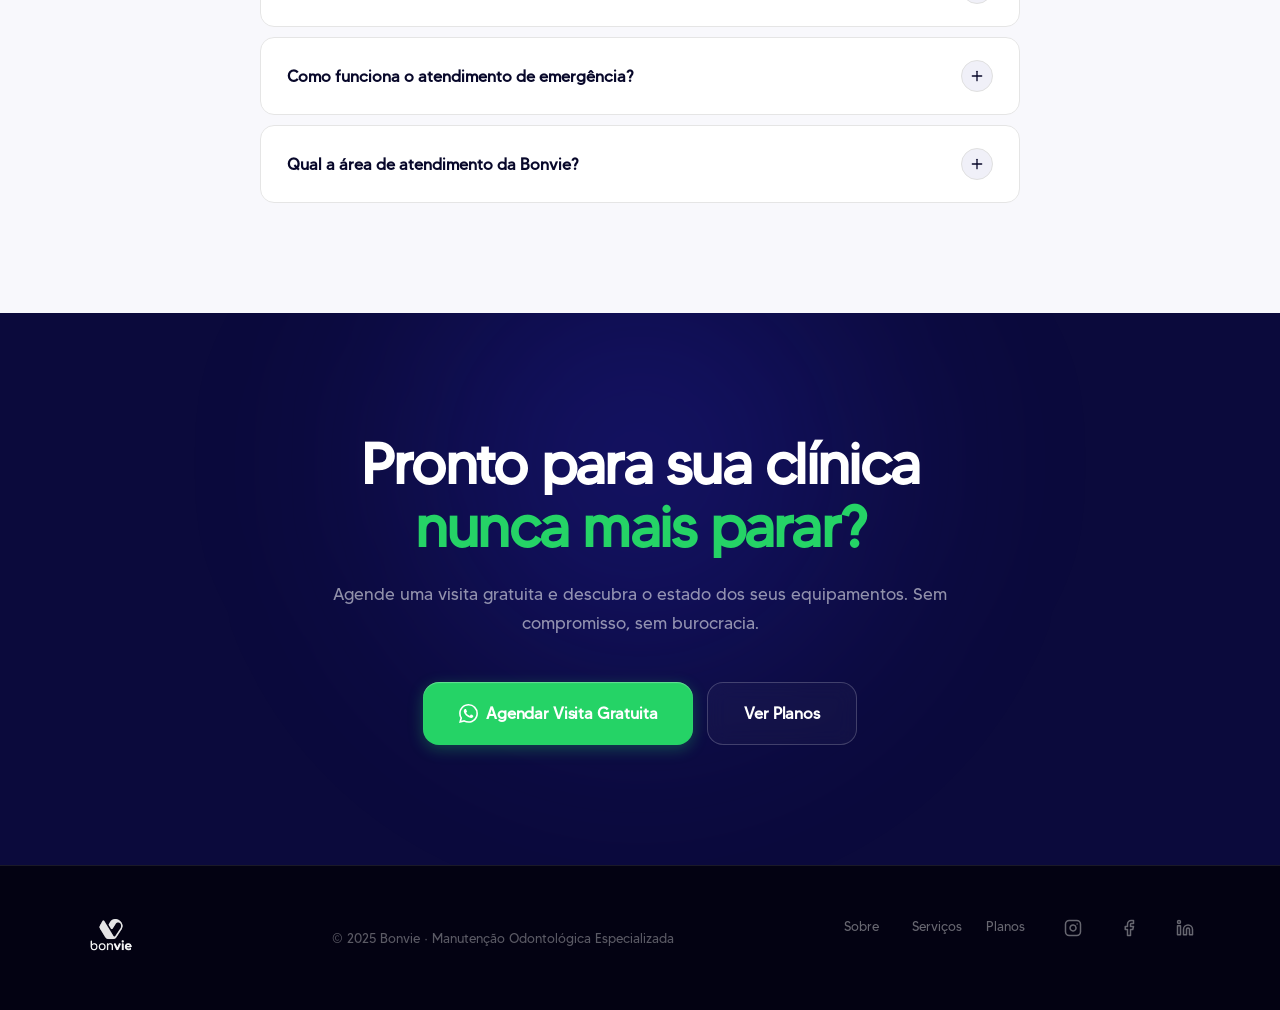
==== commit 730d93b2: "Update index.html" ====
--- a/index.html
+++ b/index.html
@@ -530,7 +530,7 @@
   scrollbar-width: none;
   padding: 10px var(--px) 10px;
   cursor: grab;
-  touch-action: pan-x pan-y;
+  touch-action: pan-x;pan-y;
   -webkit-overflow-scrolling: touch;
 }
 .fluxo-scroll-wrap:active { cursor: grabbing; }
